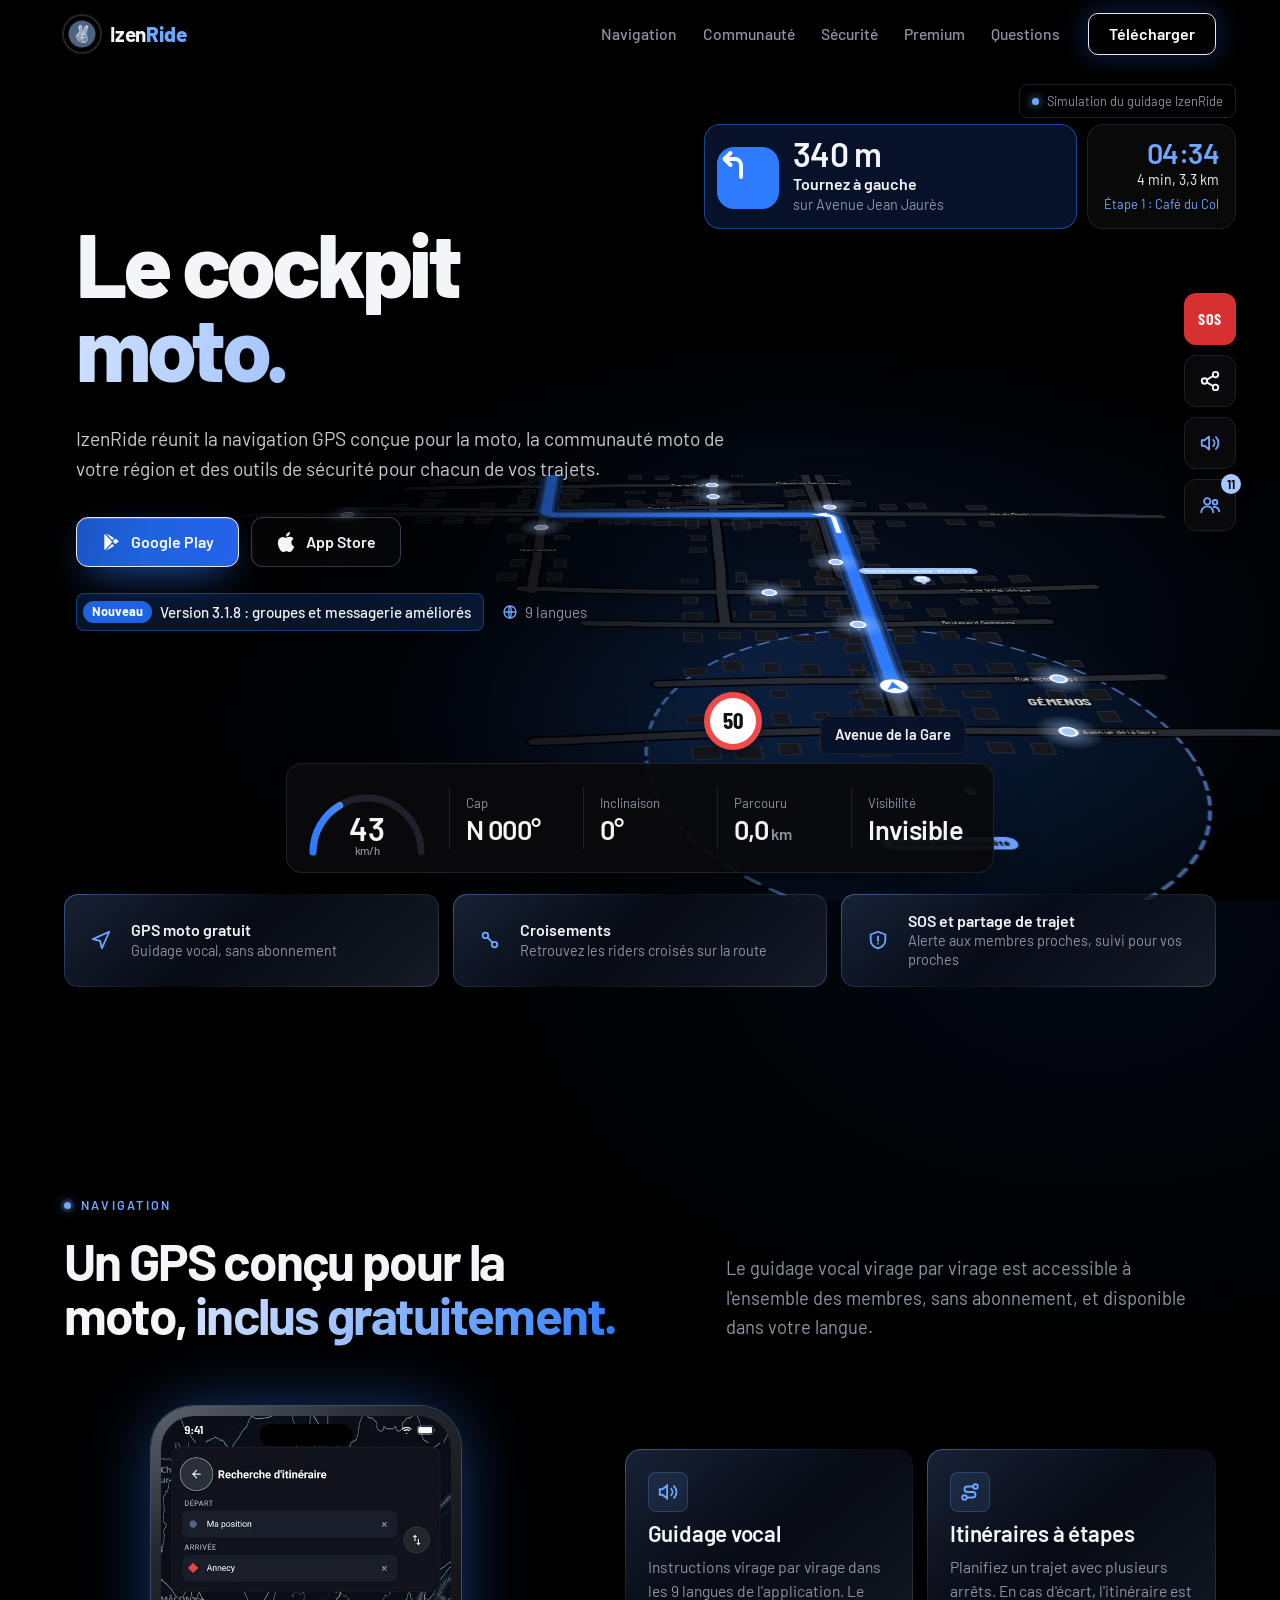
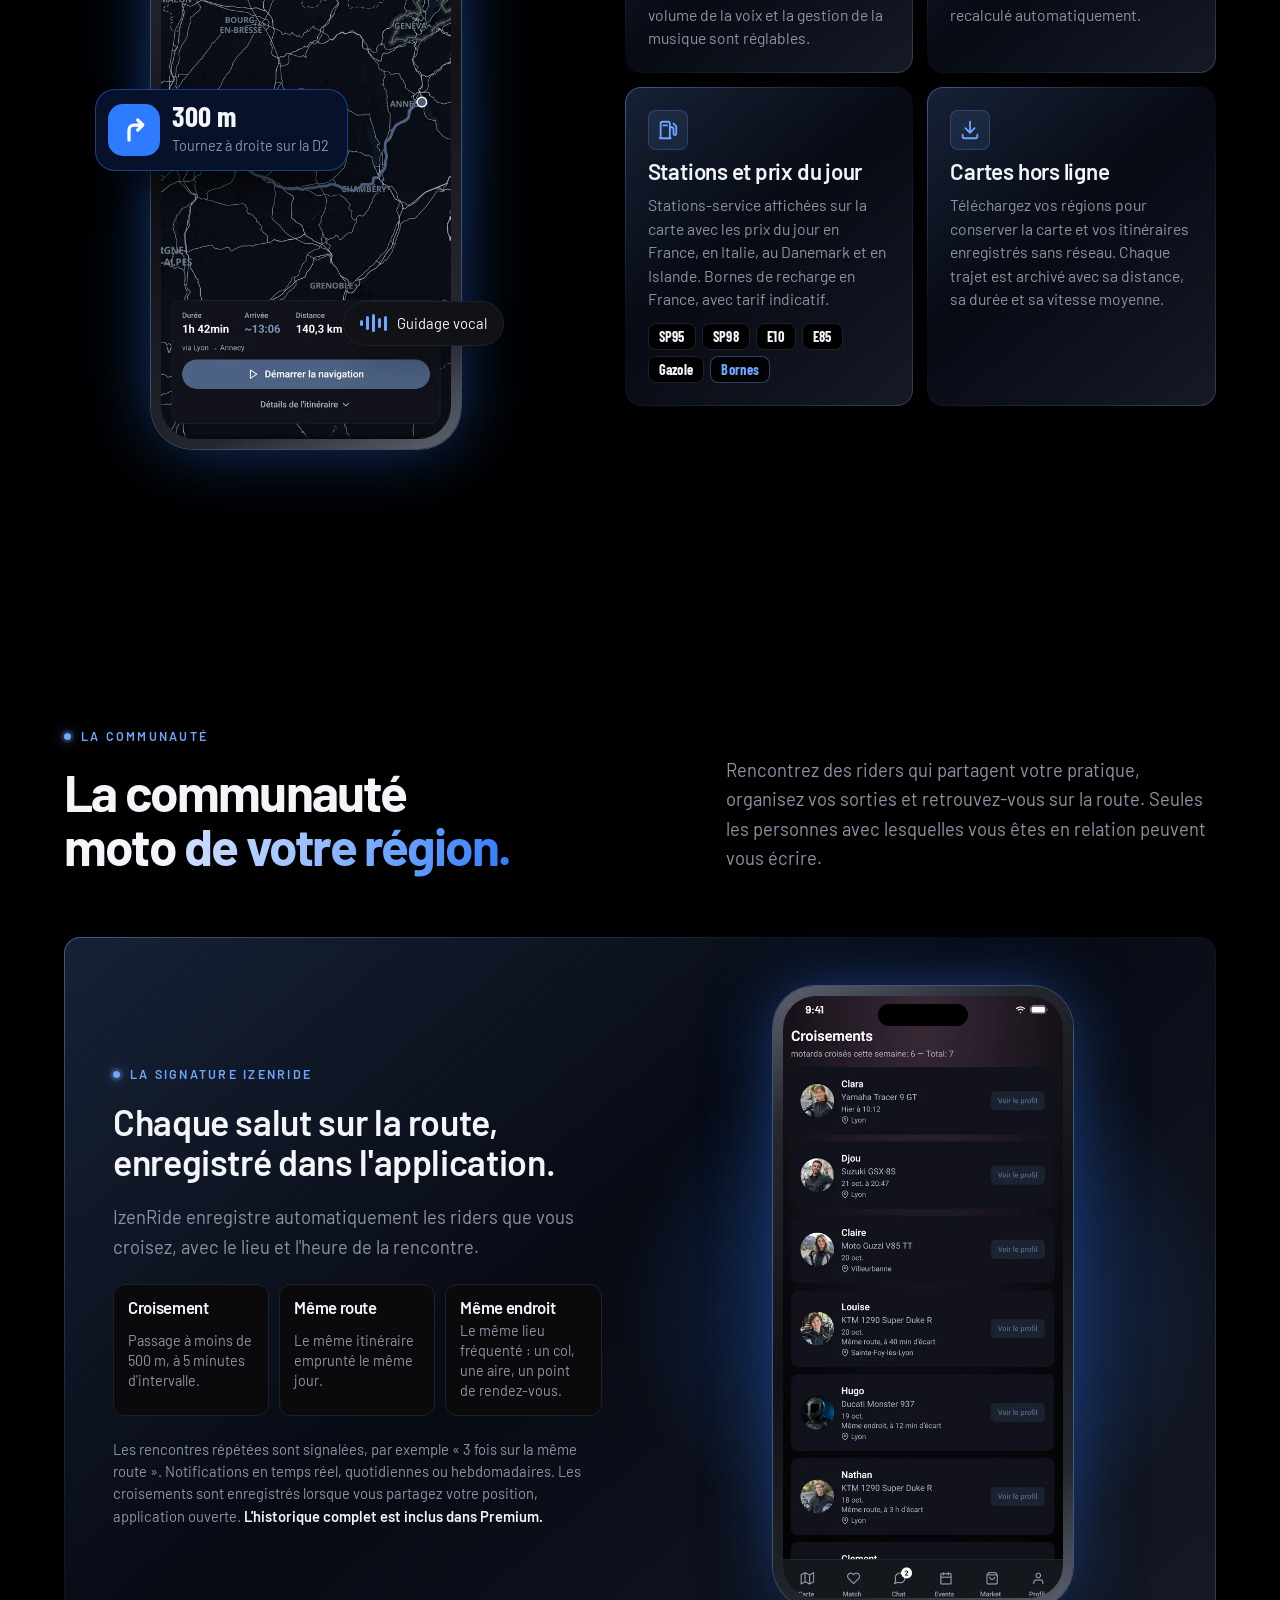
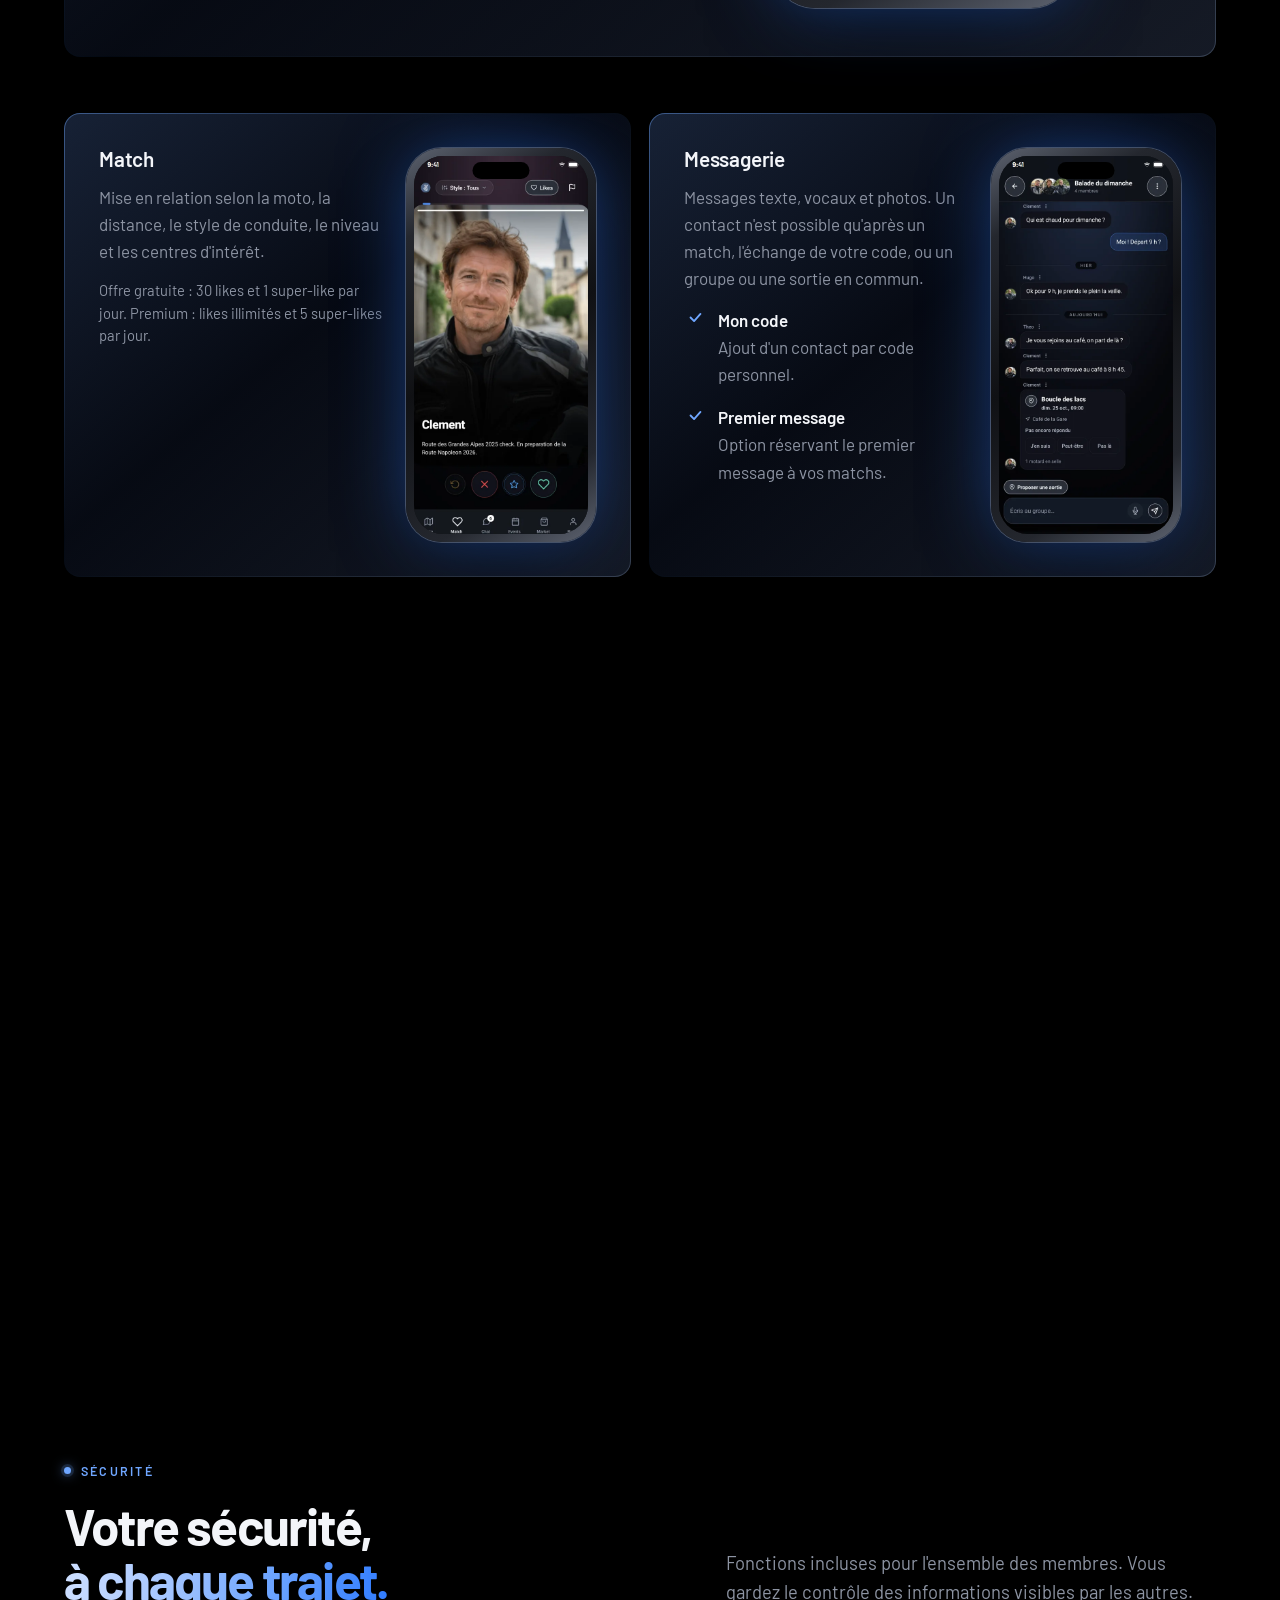
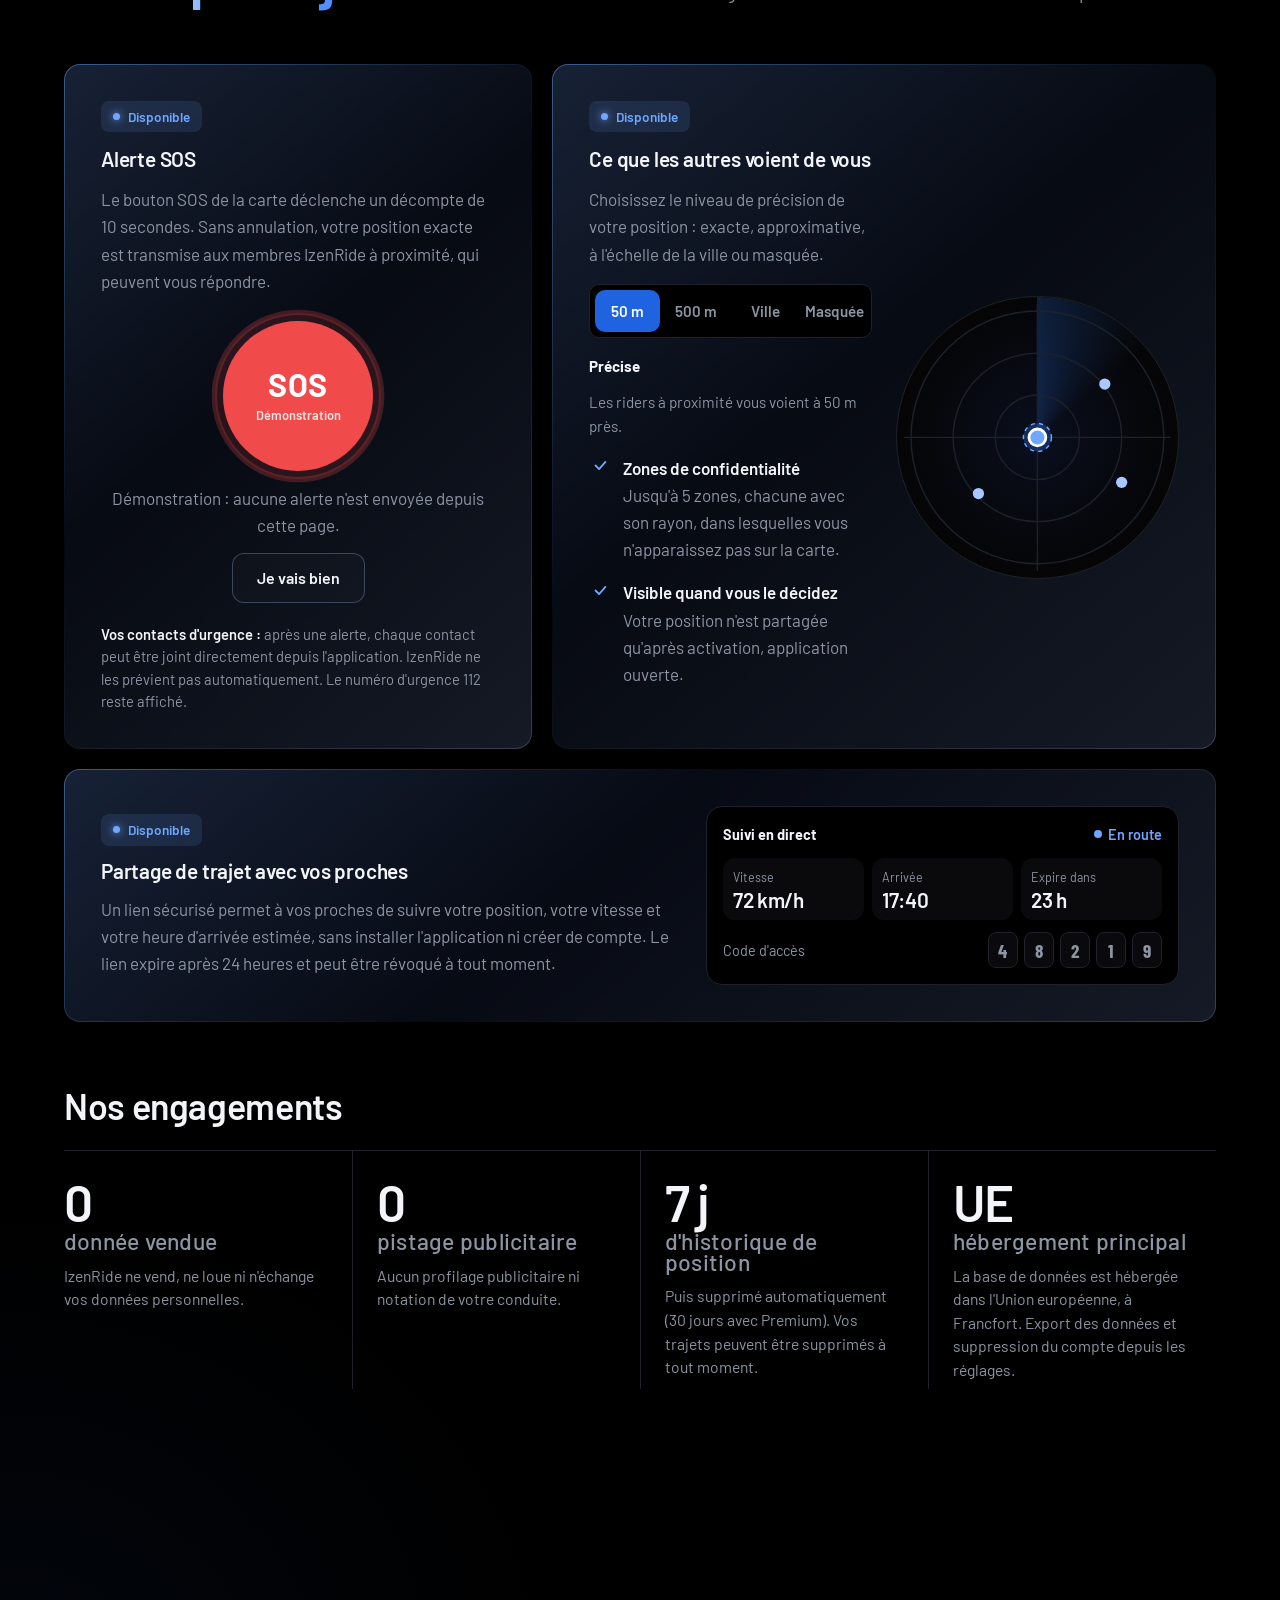
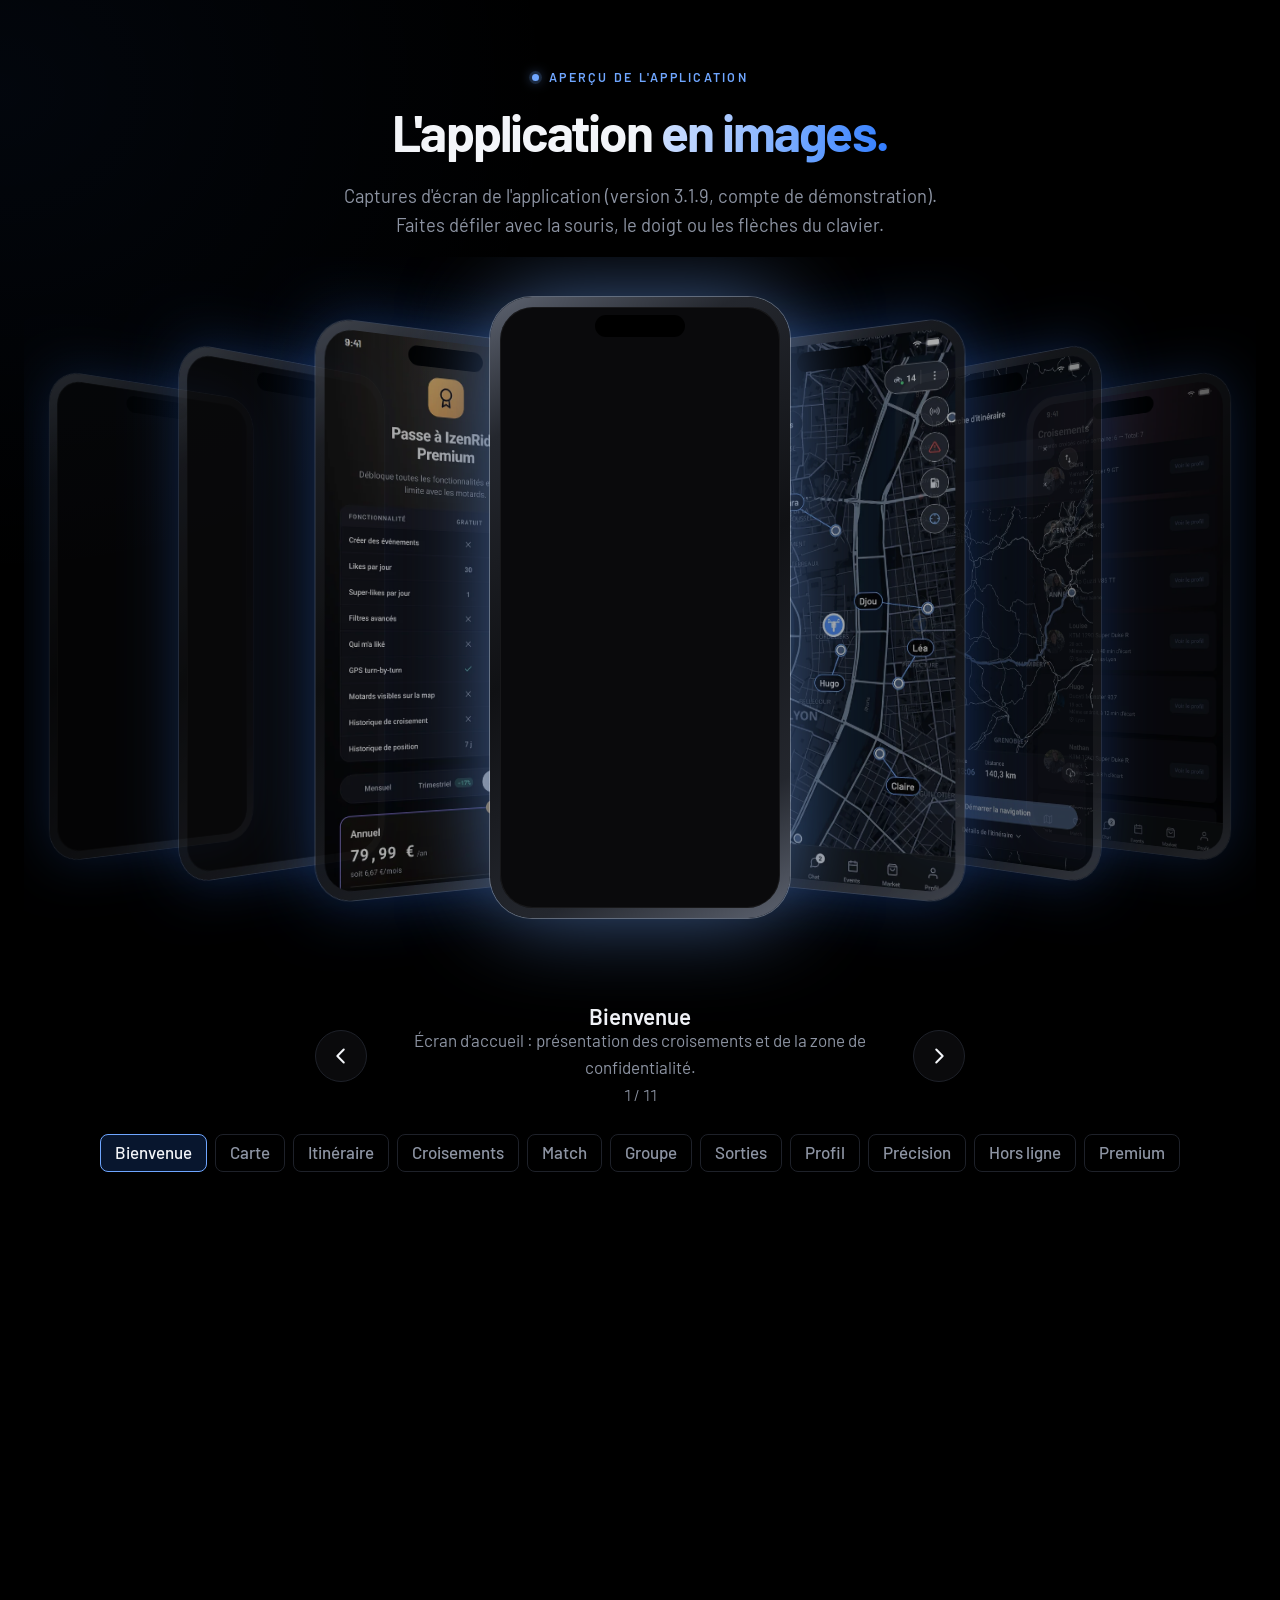
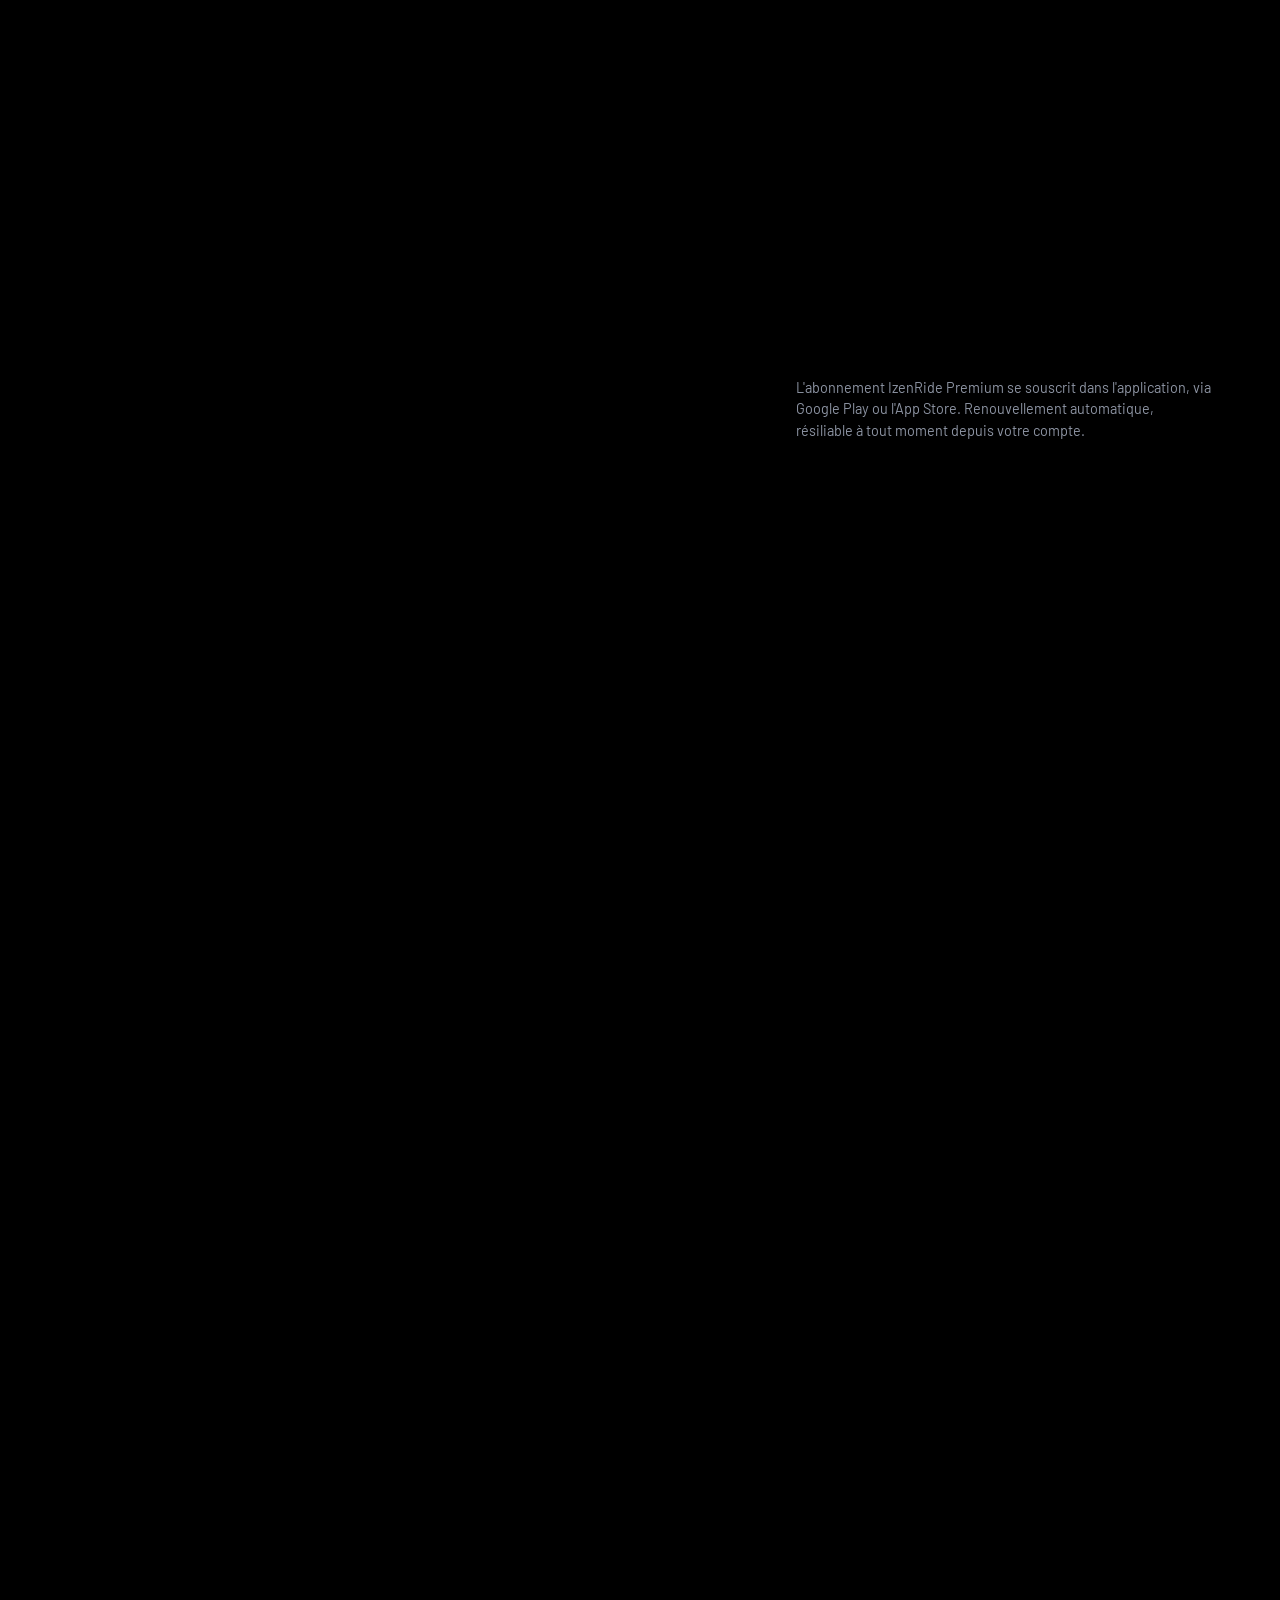
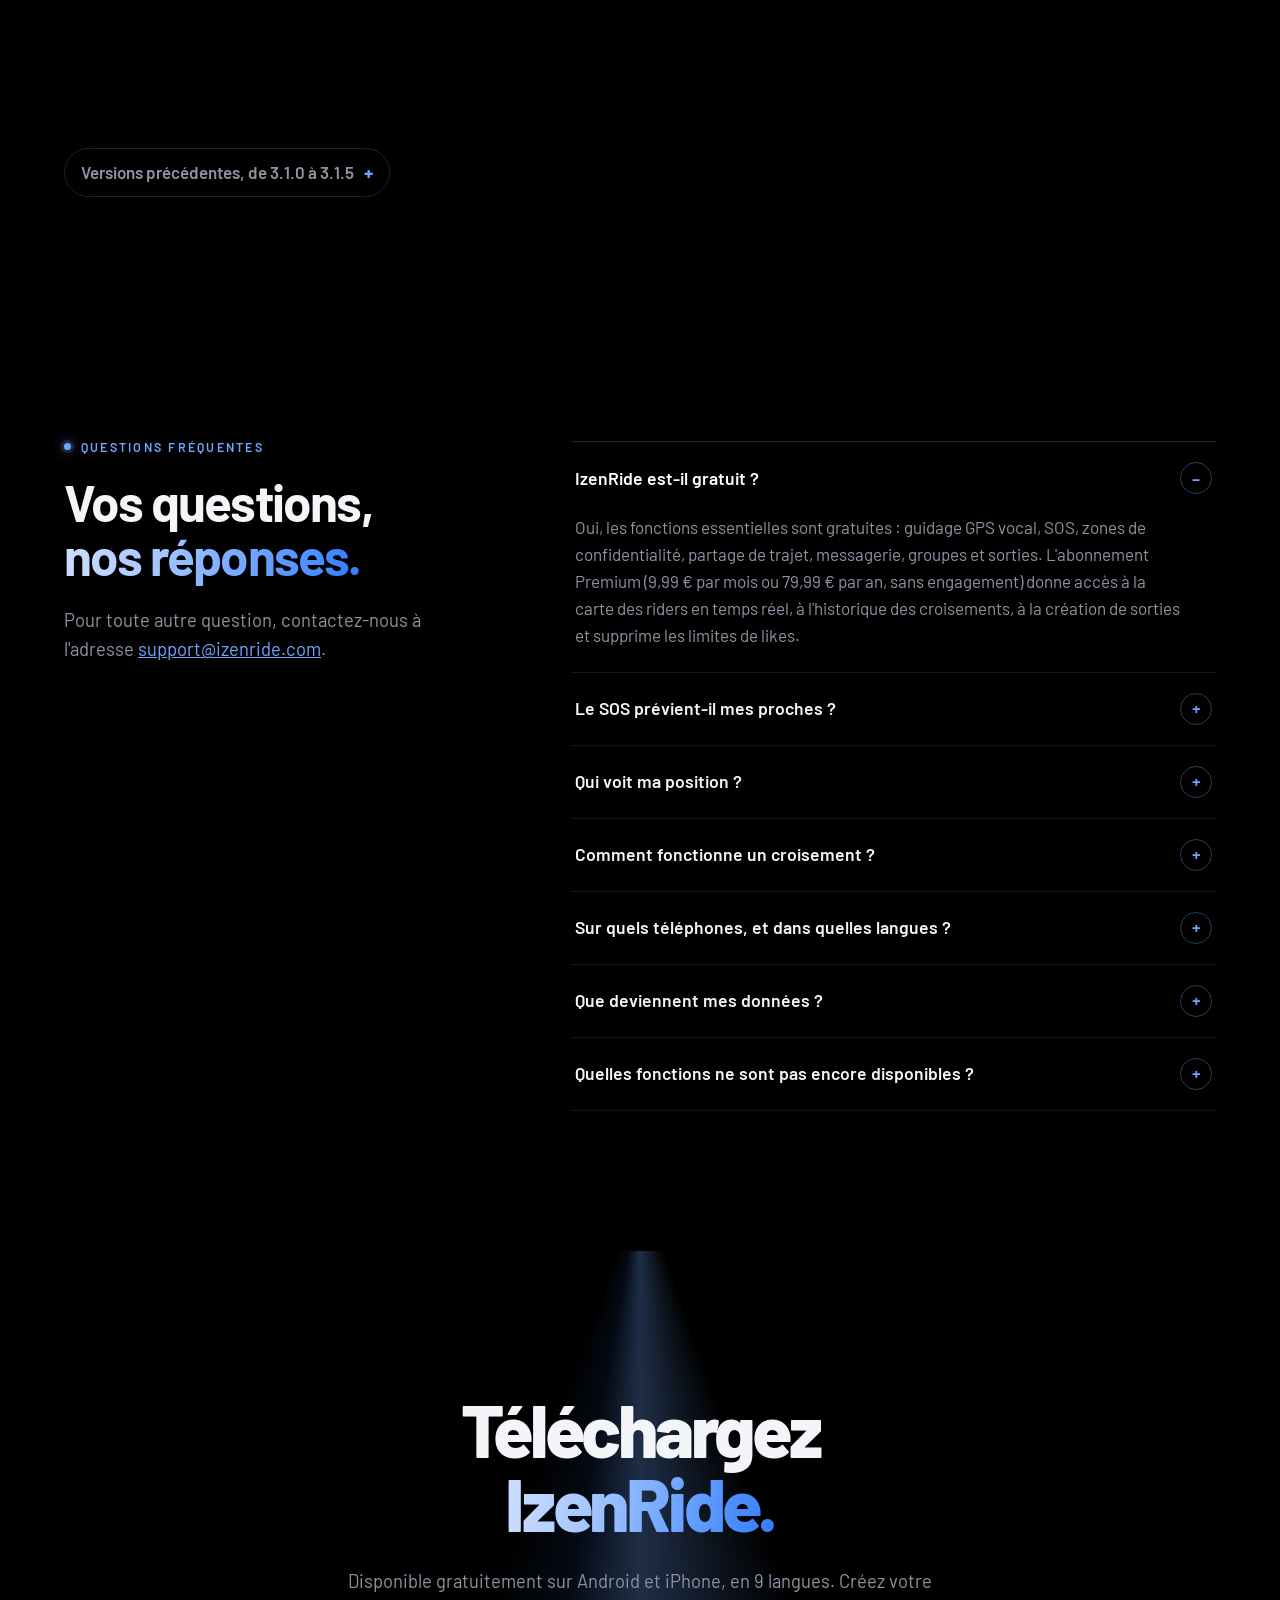
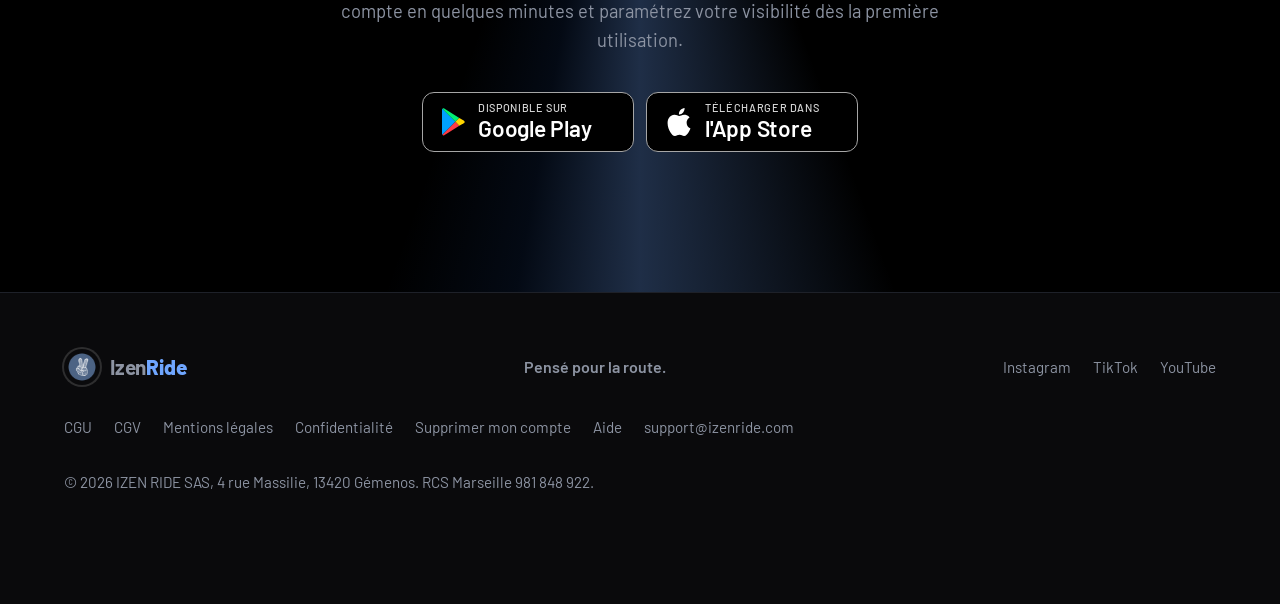
==== index.html @ 34dd2f21 "Design v2 (inspiré d'izeninfo.fr) : titres en dégradé bleu, cartes verre, particules, bandeau d'atou" ====
<!doctype html>
<html lang="fr">
<head>
<meta charset="utf-8">
<meta name="viewport" content="width=device-width, initial-scale=1, viewport-fit=cover">
<title>IzenRide : GPS moto, communauté et sécurité | Application gratuite</title>
<link rel="canonical" href="https://izenride.fr/">
<meta name="description" content="IzenRide, l'application de navigation et de communauté moto : GPS avec guidage vocal gratuit, croisements, messagerie, sorties et alerte SOS. Disponible sur Android et iPhone, en 9 langues.">
<meta name="theme-color" content="#000000">
<meta property="og:type" content="website">
<meta property="og:title" content="IzenRide, le cockpit moto">
<meta property="og:description" content="Pensé pour la route. Bâti pour ceux qui la connaissent.">
<meta property="og:url" content="https://izenride.fr/">
<meta property="og:site_name" content="IzenRide">
<meta property="og:locale" content="fr_FR">
<meta property="og:image" content="https://izenride.fr/assets/img/og-izenride.jpg">
<meta property="og:image:width" content="1200">
<meta property="og:image:height" content="630">
<meta property="og:image:alt" content="IzenRide, l'application GPS et communauté moto">
<meta name="twitter:card" content="summary_large_image">
<link rel="icon" href="/favicon.ico" sizes="any">
<link rel="icon" type="image/png" sizes="32x32" href="assets/img/favicon-32.png">
<link rel="apple-touch-icon" href="assets/img/apple-touch-icon.png">
<link rel="preload" href="assets/fonts/barlow-latin-800-normal.woff2" as="font" type="font/woff2" crossorigin>
<link rel="stylesheet" href="assets/css/fonts.css?v=20261020">
<link rel="stylesheet" href="assets/css/site.css?v=20261020">
<link rel="stylesheet" href="assets/css/v2.css?v=20261029">
<script type="application/ld+json">
{"@context":"https://schema.org","@graph":[
 {"@type":"Organization","@id":"https://izenride.fr/#org","name":"IZEN RIDE","url":"https://izenride.fr/","logo":"https://izenride.fr/assets/img/logo.png",
  "sameAs":["https://www.instagram.com/izenride/","https://www.tiktok.com/@IZENRIDE","https://www.youtube.com/@IZENRIDE"]},
 {"@type":"MobileApplication","name":"IzenRide","operatingSystem":"Android, iOS","applicationCategory":"TravelApplication","inLanguage":"fr",
  "description":"Application de navigation GPS et de communauté moto : guidage vocal gratuit, croisements, messagerie, sorties et alerte SOS.",
  "url":"https://izenride.fr/","image":"https://izenride.fr/assets/img/og-izenride.jpg","publisher":{"@id":"https://izenride.fr/#org"},
  "offers":{"@type":"Offer","price":"0","priceCurrency":"EUR"},
  "downloadUrl":["https://play.google.com/store/apps/details?id=com.izenride.app","https://apps.apple.com/fr/app/izenride/id6476877458"]}
]}
</script>
<script defer src="https://izeninfo.fr/stats/t.js" data-site="izenride"></script>
</head>
<body>
<div class="intro" id="intro" aria-hidden="true">
  <svg class="intro-road" viewBox="0 0 1200 700" preserveAspectRatio="xMidYMid slice">
    <defs><linearGradient id="introGrad" x1="0" x2="1"><stop offset="0" stop-color="#2F7BFF" stop-opacity=".2"/><stop offset=".55" stop-color="#2F7BFF"/><stop offset="1" stop-color="#A9C8FF"/></linearGradient></defs>
    <path class="halo" pathLength="1" d="M-60 610 C 180 600, 260 470, 420 455 S 640 520, 760 400 S 900 170, 1060 150 S 1220 120, 1270 95"/>
    <path class="line" pathLength="1" d="M-60 610 C 180 600, 260 470, 420 455 S 640 520, 760 400 S 900 170, 1060 150 S 1220 120, 1270 95"/>
  </svg>
  <span class="intro-dot" id="introDot"></span>
  <div class="intro-center">
    <div class="intro-mark"><img src="assets/img/logo.png" alt="" width="64" height="64"><span class="intro-word">Izen<b>Ride</b></span></div>
    <div class="intro-tag">Le cockpit moto</div>
  </div>
  <div class="intro-bar"></div>
  <button class="intro-skip" id="introSkip" type="button" tabindex="-1">Passer</button>
</div>
<script src="assets/js/intro.js?v=20261020"></script>
<a class="skip" href="#contenu">Aller au contenu</a>

<header class="top" id="top">
  <div class="wrap">
    <a class="brand" href="#accueil" aria-label="IzenRide, accueil"><img src="assets/img/logo.png" alt="" width="36" height="36"><span>Izen<b>Ride</b></span></a>
    <nav class="nav" aria-label="Navigation principale">
      <a href="#navigation">Navigation</a>
      <a href="#communaute">Communauté</a>
      <a href="#securite">Sécurité</a>
      <a href="#premium">Premium</a>
      <a href="#faq">Questions</a>
    </nav>
    <a class="btn btn-primary" href="#telecharger">Télécharger</a>
  </div>
  <div class="progress" id="progress"></div>
</header>

<main id="contenu">
  <!-- ===== Hero ===== -->
  <section class="hero" id="accueil" aria-labelledby="hero-title" data-step="Départ">
    <canvas id="road" aria-hidden="true"></canvas>
    <div class="hero-shade" aria-hidden="true"></div>
    <span class="sim-tag" aria-hidden="true">Simulation du guidage IzenRide</span>
    <div class="gps-ui" id="gpsUi" aria-label="Démonstration du GPS IzenRide">
      <div class="g-top">
        <div class="g-banner" aria-live="off">
          <span class="g-arrow"><svg viewBox="0 0 24 24" fill="none" stroke="#fff" stroke-width="2.6" stroke-linecap="round" stroke-linejoin="round" aria-hidden="true"><path id="gArrowPath" d="M12 20V5M6 11l6-6 6 6"/></svg><i id="gExit" hidden></i></span>
          <div><b class="tabnum" id="gDist">300 m</b><span id="gText">Continuez</span><small id="gStreet">sur Avenue de la Gare</small></div>
        </div>
        <div class="g-eta"><b class="tabnum" id="gEtaTime">--:--</b><span><span id="gEtaMin">12 min</span>, <span id="gEtaKm">3,4 km</span></span><small id="gDest">Étape 1 : Café du Col</small></div>
      </div>
      <div class="g-voice" id="gVoice" aria-hidden="true"></div>
      <div class="g-side">
        <button class="g-btn sos" type="button" id="gSos" aria-label="SOS">SOS<span class="g-tip">Alerte SOS</span></button>
        <button class="g-btn" type="button" id="gShare" aria-label="Partager mon trajet"><svg viewBox="0 0 24 24" fill="none" stroke="currentColor" stroke-width="2" stroke-linecap="round" stroke-linejoin="round" aria-hidden="true"><circle cx="18" cy="5" r="3"/><circle cx="6" cy="12" r="3"/><circle cx="18" cy="19" r="3"/><path d="m8.6 13.5 6.8 4M15.4 6.5l-6.8 4"/></svg><span class="g-tip">Partager mon trajet</span></button>
        <button class="g-btn" type="button" id="gVoiceBtn" aria-label="Guidage vocal" aria-pressed="true"><svg viewBox="0 0 24 24" fill="none" stroke="currentColor" stroke-width="2" stroke-linecap="round" stroke-linejoin="round" aria-hidden="true"><path id="gVoiceIco" d="M11 5 6 9H3v6h3l5 4V5ZM15.5 8.5a5 5 0 0 1 0 7M18.5 5.5a9 9 0 0 1 0 13"/></svg><span class="g-tip">Guidage vocal</span></button>
        <button class="g-btn" type="button" id="gLayers" aria-label="Riders à proximité" aria-pressed="true"><svg viewBox="0 0 24 24" fill="none" stroke="currentColor" stroke-width="2" stroke-linecap="round" aria-hidden="true"><circle cx="9" cy="8" r="3.5"/><path d="M2.5 20a6.5 6.5 0 0 1 13 0"/><circle cx="17.5" cy="9" r="2.5"/><path d="M16 14.2a5 5 0 0 1 6 4.8"/></svg><em id="gRiders">0</em><span class="g-tip">Riders à proximité (Premium)</span></button>
      </div>
      <div class="g-limit tabnum" id="gLimit" aria-label="Limitation de vitesse">50</div>
      <div class="g-toast" id="gToast" role="status"></div>
    </div>
    <div class="g-cur" id="gCur" aria-hidden="true">Avenue de la Gare</div>
    <div class="nav-toast" id="navToast" aria-hidden="true"><img src="assets/img/logo.png" alt=""><div><b>Croisement</b><span></span></div></div>
    <div class="wrap hero-main">
      <div>
        <h1 id="hero-title">Le cockpit <span class="l2">moto.</span></h1>
        <p class="lede">IzenRide réunit la navigation GPS conçue pour la moto, la communauté moto de votre région et des outils de sécurité pour chacun de vos trajets.</p>
        <div class="ctas">
          <a class="btn btn-primary" href="https://play.google.com/store/apps/details?id=com.izenride.app" rel="noopener">
            <svg viewBox="0 0 24 24" fill="currentColor" aria-hidden="true"><path d="M4.6 2.3 13.4 12l-8.8 9.7c-.4-.2-.6-.7-.6-1.2V3.5c0-.5.2-1 .6-1.2Zm10 8.4 2.4-2.6 3.3 1.9c1 .6 1 1.8 0 2.4l-3.3 1.9-2.4-2.6-.6-.7.6-.3ZM5.9 1.6l9.8 5.6-2.3 2.6-7.5-8.2Zm7.5 12.6 2.3 2.6-9.8 5.6 7.5-8.2Z"/></svg>
            Google Play
          </a>
          <a class="btn btn-ghost" href="https://apps.apple.com/fr/app/izenride/id6476877458" rel="noopener">
            <svg viewBox="0 0 24 24" fill="currentColor" aria-hidden="true"><path d="M12.152 6.896c-.948 0-2.415-1.078-3.96-1.04-2.04.027-3.91 1.183-4.961 3.014-2.117 3.675-.546 9.103 1.519 12.09 1.013 1.454 2.208 3.09 3.792 3.039 1.52-.065 2.09-.987 3.935-.987 1.831 0 2.35.987 3.96.948 1.637-.026 2.676-1.48 3.676-2.948 1.156-1.688 1.636-3.325 1.662-3.415-.039-.013-3.182-1.221-3.22-4.857-.026-3.04 2.48-4.494 2.597-4.559-1.429-2.09-3.623-2.324-4.39-2.376-2-.156-3.675 1.09-4.61 1.09zM15.53 3.83c.843-1.012 1.4-2.427 1.245-3.83-1.207.052-2.662.805-3.532 1.818-.78.896-1.454 2.338-1.273 3.714 1.338.104 2.715-.688 3.559-1.701"/></svg>
            App Store
          </a>
        </div>
        <div class="hero-meta">
          <a class="badge-new" href="#nouveautes"><b>Nouveau</b>Version 3.1.8 : groupes et messagerie améliorés</a>
          <span><svg viewBox="0 0 24 24" fill="none" stroke="currentColor" stroke-width="2" aria-hidden="true"><circle cx="12" cy="12" r="9"/><path d="M3 12h18M12 3c2.5 2.7 2.5 15.3 0 18M12 3c-2.5 2.7-2.5 15.3 0 18"/></svg>9 langues</span>
        </div>
      </div>
    </div>

    <div class="wrap">
      <div class="cluster" aria-label="Tableau de bord de la simulation de navigation">
        <div class="gauge" aria-hidden="true">
          <svg viewBox="0 0 132 84">
            <path d="M12 76 A54 54 0 1 1 120 76" fill="none" stroke="var(--line)" stroke-width="7" stroke-linecap="round"/>
            <path id="gaugeArc" d="M12 76 A54 54 0 1 1 120 76" fill="none" stroke="url(#gg)" stroke-width="7" stroke-linecap="round" pathLength="100" stroke-dasharray="100" stroke-dashoffset="100"/>
            <defs><linearGradient id="gg" x1="0" x2="1"><stop offset="0" stop-color="#2F7BFF"/><stop offset=".7" stop-color="#6FA6FF"/><stop offset="1" stop-color="#6FA6FF"/></linearGradient></defs>
          </svg>
          <div class="spd tabnum"><span id="spd">0</span><small>km/h</small></div>
        </div>
        <div class="readout"><span>Cap</span><b class="tabnum" id="cap">N 002°</b></div>
        <div class="readout"><span>Inclinaison</span><b class="tabnum" id="lean">0°</b></div>
        <div class="readout"><span>Parcouru</span><b class="tabnum" id="km">0,0<i>km</i></b></div>
        <div class="readout"><span>Visibilité</span><b id="visV">Invisible</b></div>
      </div>
    </div>
  </section>

  <div class="wrap proof">
    <div class="proof-item"><svg viewBox="0 0 24 24" fill="none" stroke="currentColor" stroke-width="2" stroke-linejoin="round" aria-hidden="true"><path d="m3 11 18-8-8 18-2-8-8-2Z"/></svg><div><b>GPS moto gratuit</b><span>Guidage vocal, sans abonnement</span></div></div>
    <div class="proof-item"><svg viewBox="0 0 24 24" fill="none" stroke="currentColor" stroke-width="2" stroke-linecap="round" aria-hidden="true"><circle cx="7" cy="7" r="3"/><circle cx="17" cy="17" r="3"/><path d="M9.5 9.5l5 5"/></svg><div><b>Croisements</b><span>Retrouvez les riders croisés sur la route</span></div></div>
    <div class="proof-item"><svg viewBox="0 0 24 24" fill="none" stroke="currentColor" stroke-width="2" stroke-linejoin="round" aria-hidden="true"><path d="M12 3 4 6v6c0 4.5 3.4 8.3 8 9 4.6-.7 8-4.5 8-9V6l-8-3Z"/><path d="M12 8v5M12 16h.01" stroke-linecap="round"/></svg><div><b>SOS et partage de trajet</b><span>Alerte aux membres proches, suivi pour vos proches</span></div></div>
  </div>

  <!-- ===== Navigation ===== -->
  <section class="band" id="navigation" aria-labelledby="nav-title" data-step="Navigation">
    <div class="wrap">
      <div class="sec-lead">
        <div class="head">
          <span class="kicker"><svg viewBox="0 0 24 24" fill="none" stroke="currentColor" stroke-width="2" stroke-linejoin="round" aria-hidden="true"><path d="m3 11 18-8-8 18-2-8-8-2Z"/></svg>Navigation</span>
          <h2 id="nav-title">Un GPS conçu pour la moto, <span class="hl">inclus gratuitement.</span></h2>
        </div>
        <p class="lede">Le guidage vocal virage par virage est accessible à l'ensemble des membres, sans abonnement, et disponible dans votre langue.</p>
      </div>

      <div class="nav-stage">
        <div class="nav-phone">
          <div class="phone"><img src="assets/screens/v319-itineraire.webp" alt="Écran Recherche d'itinéraire : départ, arrivée et étapes" width="540" height="1104"></div>
          <div class="turn-card" aria-hidden="true">
            <span class="arrow"><svg viewBox="0 0 24 24" fill="none" stroke="#fff" stroke-width="2.6" stroke-linecap="round" stroke-linejoin="round"><path d="M8 20V12a4 4 0 0 1 4-4h7M15 4l4 4-4 4"/></svg></span>
            <div><b>300 m</b><span>Tournez à droite sur la D2</span></div>
          </div>
          <div class="voice" aria-hidden="true"><span class="wave"><i></i><i></i><i></i><i></i><i></i></span>Guidage vocal</div>
        </div>

        <div class="feat-grid">
          <article class="feat">
            <span class="fi"><svg viewBox="0 0 24 24" fill="none" stroke="currentColor" stroke-width="2" stroke-linecap="round" aria-hidden="true"><path d="M11 5 6 9H3v6h3l5 4V5Z"/><path d="M15.5 8.5a5 5 0 0 1 0 7M18.5 5.5a9 9 0 0 1 0 13"/></svg></span>
            <h3>Guidage vocal</h3>
            <p>Instructions virage par virage dans les 9 langues de l'application. Le volume de la voix et la gestion de la musique sont réglables.</p>
          </article>
          <article class="feat">
            <span class="fi"><svg viewBox="0 0 24 24" fill="none" stroke="currentColor" stroke-width="2" stroke-linecap="round" aria-hidden="true"><circle cx="6" cy="18" r="2.5"/><circle cx="18" cy="6" r="2.5"/><path d="M8.5 18H15a3 3 0 0 0 0-6H9a3 3 0 0 1 0-6h6.5"/></svg></span>
            <h3>Itinéraires à étapes</h3>
            <p>Planifiez un trajet avec plusieurs arrêts. En cas d'écart, l'itinéraire est recalculé automatiquement.</p>
          </article>
          <article class="feat">
            <span class="fi"><svg viewBox="0 0 24 24" fill="none" stroke="currentColor" stroke-width="2" stroke-linecap="round" stroke-linejoin="round" aria-hidden="true"><path d="M4 21V5a2 2 0 0 1 2-2h6a2 2 0 0 1 2 2v16M3 21h12M14 9h2a2 2 0 0 1 2 2v5a1.5 1.5 0 0 0 3 0V8l-3-3"/><path d="M7 7h4"/></svg></span>
            <h3>Stations et prix du jour</h3>
            <p>Stations-service affichées sur la carte avec les prix du jour en France, en Italie, au Danemark et en Islande. Bornes de recharge en France, avec tarif indicatif.</p>
            <div class="pumps" aria-label="Carburants affichés"><span class="pump">SP95</span><span class="pump">SP98</span><span class="pump">E10</span><span class="pump">E85</span><span class="pump">Gazole</span><span class="pump e">Bornes</span></div>
          </article>
          <article class="feat">
            <span class="fi"><svg viewBox="0 0 24 24" fill="none" stroke="currentColor" stroke-width="2" stroke-linecap="round" stroke-linejoin="round" aria-hidden="true"><path d="M12 3v12M7 10l5 5 5-5"/><path d="M4 17v2a2 2 0 0 0 2 2h12a2 2 0 0 0 2-2v-2"/></svg></span>
            <h3>Cartes hors ligne</h3>
            <p>Téléchargez vos régions pour conserver la carte et vos itinéraires enregistrés sans réseau. Chaque trajet est archivé avec sa distance, sa durée et sa vitesse moyenne.</p>
          </article>
        </div>
      </div>
    </div>
  </section>

  <!-- ===== Communauté ===== -->
  <section class="band screens-sec" id="communaute" aria-labelledby="com-title" data-step="Communauté">
    <div class="wrap">
      <div class="sec-lead">
        <div class="head">
          <span class="kicker"><svg viewBox="0 0 24 24" fill="none" stroke="currentColor" stroke-width="2" stroke-linecap="round" aria-hidden="true"><circle cx="9" cy="8" r="3.5"/><path d="M2.5 20a6.5 6.5 0 0 1 13 0"/><circle cx="17.5" cy="9" r="2.5"/><path d="M16 14.2a5 5 0 0 1 6 4.8"/></svg>La communauté</span>
          <h2 id="com-title">La communauté moto <span class="hl">de votre région.</span></h2>
        </div>
        <p class="lede">Rencontrez des riders qui partagent votre pratique, organisez vos sorties et retrouvez-vous sur la route. Seules les personnes avec lesquelles vous êtes en relation peuvent vous écrire.</p>
      </div>

      <div class="split xblock" id="croisement">
      <div class="head">
        <span class="kicker"><svg viewBox="0 0 24 24" fill="none" stroke="currentColor" stroke-width="2" stroke-linecap="round" aria-hidden="true"><path d="M4 20 20 4M4 4l16 16"/></svg>La signature IzenRide</span>
        <h3 class="sub-h" id="croisement-title">Chaque salut sur la route, enregistré dans l'application.</h3>
        <p class="lede">IzenRide enregistre automatiquement les riders que vous croisez, avec le lieu et l'heure de la rencontre.</p>
        <div class="xtypes">
          <div class="xtype"><b>Croisement</b><span>Passage à moins de 500 m, à 5 minutes d'intervalle.</span></div>
          <div class="xtype"><b>Même route</b><span>Le même itinéraire emprunté le même jour.</span></div>
          <div class="xtype"><b>Même endroit</b><span>Le même lieu fréquenté : un col, une aire, un point de rendez-vous.</span></div>
        </div>
        <p class="fine">Les rencontres répétées sont signalées, par exemple « 3 fois sur la même route ». Notifications en temps réel, quotidiennes ou hebdomadaires. Les croisements sont enregistrés lorsque vous partagez votre position, application ouverte. <b>L'historique complet est inclus dans Premium.</b></p>
      </div>
      <div class="cross-wrap cross-phone-wrap">
        <div class="phone"><img src="assets/screens/v319-croisements.webp" alt="Écran Croisements : riders croisés, même route ou même endroit, avec leur moto (photos d'illustration)" width="540" height="1104"></div>
      </div>
      </div>

      <div class="bento">
        <article class="tile t-match" aria-labelledby="t-match">
          <div class="tile-shot">
            <div style="display:grid;gap:14px;align-content:start">
              <h3 id="t-match">Match</h3>
              <p class="tile-p">Mise en relation selon la moto, la distance, le style de conduite, le niveau et les centres d'intérêt.</p>
              <p class="fine">Offre gratuite : 30 likes et 1 super-like par jour. Premium : likes illimités et 5 super-likes par jour.</p>
            </div>
            <div class="phone sm"><img src="assets/screens/v319-match.webp" alt="Écran Match : profil d'un rider et actions (photo d'illustration)" width="540" height="1104"></div>
          </div>
        </article>

        <article class="tile t-chat" aria-labelledby="t-chat">
          <div class="tile-shot">
            <div style="display:grid;gap:14px;align-content:start">
              <h3 id="t-chat">Messagerie</h3>
              <p class="tile-p">Messages texte, vocaux et photos. Un contact n'est possible qu'après un match, l'échange de votre code, ou un groupe ou une sortie en commun.</p>
              <ul class="checks">
                <li><span class="ic"><svg viewBox="0 0 24 24" fill="none" stroke="currentColor" stroke-width="2.6" stroke-linecap="round" stroke-linejoin="round" aria-hidden="true"><path d="m5 12 5 5 9-10"/></svg></span><div><b>Mon code</b><span>Ajout d'un contact par code personnel.</span></div></li>
                <li><span class="ic"><svg viewBox="0 0 24 24" fill="none" stroke="currentColor" stroke-width="2.6" stroke-linecap="round" stroke-linejoin="round" aria-hidden="true"><path d="m5 12 5 5 9-10"/></svg></span><div><b>Premier message</b><span>Option réservant le premier message à vos matchs.</span></div></li>
              </ul>
            </div>
            <div class="phone sm"><img src="assets/screens/v319-groupe.webp" alt="Écran de discussion de groupe avec une sortie proposée (photos d'illustration)" width="540" height="1104"></div>
          </div>
        </article>

        <article class="tile t-events" aria-labelledby="t-events">
          <div class="ev-layout">
            <div style="display:grid;gap:14px">
              <h3 id="t-events">Sorties</h3>
              <p style="color:var(--mute)">Balades, rassemblements et track days à proximité. Inscription, discussion dédiée et album photo partagé pour chaque sortie.</p>
              <ul class="checks">
                <li><span class="ic"><svg viewBox="0 0 24 24" fill="none" stroke="currentColor" stroke-width="2.6" stroke-linecap="round" stroke-linejoin="round" aria-hidden="true"><path d="m5 12 5 5 9-10"/></svg></span><div><b>Inviter mes contacts</b><span>Les personnes qui organisent ou rejoignent la sortie peuvent inviter leurs contacts.</span></div></li>
                <li><span class="ic"><svg viewBox="0 0 24 24" fill="none" stroke="currentColor" stroke-width="2.6" stroke-linecap="round" stroke-linejoin="round" aria-hidden="true"><path d="m5 12 5 5 9-10"/></svg></span><div><b>« Y aller »</b><span>Le lieu de rendez-vous s'ouvre sur la carte et lance le guidage.</span></div></li>
              </ul>
              <span class="tag">Création de sorties : Premium</span>
            </div>
            <div class="phone sm"><img src="assets/screens/v319-agenda.webp" alt="Écran Agenda : sorties et rassemblements à venir" width="540" height="1104"></div>
          </div>
        </article>

        <article class="tile t-groups" aria-labelledby="t-groups">
          <span class="tag" style="color:var(--glow);background:color-mix(in srgb,var(--signal) 16%,transparent)">Nouveau en 3.1.8</span>
          <h3 id="t-groups">Groupes</h3>
          <p>Un espace dédié à votre club ou à votre groupe de riders. Les invitations sont envoyées à vos contacts, qui rejoignent le groupe après acceptation. L'administration du groupe est toujours assurée.</p>
          <div class="invite" aria-hidden="true">
            <div class="link"><svg viewBox="0 0 24 24" fill="none" stroke="currentColor" stroke-width="2" stroke-linecap="round"><path d="M10 14a4 4 0 0 0 5.7 0l3-3a4 4 0 0 0-5.7-5.7l-1 1"/><path d="M14 10a4 4 0 0 0-5.7 0l-3 3a4 4 0 0 0 5.7 5.7l1-1"/></svg><span>Lien d'invitation au groupe</span></div>
            <div class="opts"><span>Permanent</span><span class="on">10 utilisations</span><span>7 jours</span></div>
          </div>
          <ul class="checks">
            <li><span class="ic"><svg viewBox="0 0 24 24" fill="none" stroke="currentColor" stroke-width="2.6" stroke-linecap="round" stroke-linejoin="round" aria-hidden="true"><path d="m5 12 5 5 9-10"/></svg></span><div><b>Lien désactivable</b><span>La personne qui administre le groupe peut désactiver un lien d'invitation à tout moment.</span></div></li>
            <li><span class="ic"><svg viewBox="0 0 24 24" fill="none" stroke="currentColor" stroke-width="2.6" stroke-linecap="round" stroke-linejoin="round" aria-hidden="true"><path d="m5 12 5 5 9-10"/></svg></span><div><b>Pastilles de non lus</b><span>Par groupe et sur l'onglet Chat, avec nom et photo synchronisés en temps réel.</span></div></li>
          </ul>
        </article>
      </div>
    </div>
  </section>

  <!-- ===== Sécurité ===== -->
  <section class="band safety" id="securite" aria-labelledby="securite-title" data-step="Sécurité">
    <div class="wrap">
      <div class="sec-lead">
        <div class="head">
          <span class="kicker"><svg viewBox="0 0 24 24" fill="none" stroke="currentColor" stroke-width="2" stroke-linejoin="round" aria-hidden="true"><path d="M12 3 4 6v6c0 4.5 3.4 8.3 8 9 4.6-.7 8-4.5 8-9V6l-8-3Z"/></svg>Sécurité</span>
          <h2 id="securite-title">Votre sécurité, <span class="hl">à chaque trajet.</span></h2>
        </div>
        <p class="lede">Fonctions incluses pour l'ensemble des membres. Vous gardez le contrôle des informations visibles par les autres.</p>
      </div>

      <div class="safety-grid">
        <article class="panel p-sos" aria-labelledby="sos-title">
          <span class="status live">Disponible</span>
          <h3 id="sos-title">Alerte SOS</h3>
          <p>Le bouton SOS de la carte déclenche un décompte de 10 secondes. Sans annulation, votre position exacte est transmise aux membres IzenRide à proximité, qui peuvent vous répondre.</p>
          <div class="sos-demo">
            <button class="sos-btn" id="sosBtn" type="button" aria-describedby="sosMsg">
              <svg class="ring" viewBox="0 0 100 100" aria-hidden="true"><circle cx="50" cy="50" r="47" fill="none" stroke="rgba(240,74,74,.25)" stroke-width="3"/><circle id="sosRing" cx="50" cy="50" r="47" fill="none" stroke="#fff" stroke-width="3" stroke-linecap="round" pathLength="100" stroke-dasharray="100" stroke-dashoffset="100"/></svg>
              <span><span class="lbl tabnum" id="sosLbl">SOS</span><span class="sub" id="sosSub">Démonstration</span></span>
            </button>
            <p class="sos-msg" id="sosMsg" aria-live="polite">Démonstration : aucune alerte n'est envoyée depuis cette page.</p>
            <button class="btn btn-ghost sos-cancel" id="sosCancel" type="button" hidden>Je vais bien</button>
          </div>
          <p class="fine"><b>Vos contacts d'urgence :</b> après une alerte, chaque contact peut être joint directement depuis l'application. IzenRide ne les prévient pas automatiquement. Le numéro d'urgence 112 reste affiché.</p>
        </article>

        <article class="panel p-vis" aria-labelledby="prec-title">
          <span class="status live">Disponible</span>
          <h3 id="prec-title">Ce que les autres voient de vous</h3>
          <div class="prec-layout">
            <div style="display:grid;gap:16px">
              <p style="color:var(--mute)">Choisissez le niveau de précision de votre position : exacte, approximative, à l'échelle de la ville ou masquée.</p>
              <div class="seg" role="group" aria-label="Précision de la position">
                <button type="button" data-r="10" data-t="Précise" data-d="Les riders à proximité vous voient à 50 m près." aria-pressed="true">50 m</button>
                <button type="button" data-r="36" data-t="Approximative" data-d="Votre point est flouté dans un rayon de 500 m." aria-pressed="false">500 m</button>
                <button type="button" data-r="80" data-t="Ville" data-d="Seule votre ville apparaît, à 5 km près." aria-pressed="false">Ville</button>
                <button type="button" data-r="0" data-t="Masquée" data-d="Vous n'apparaissez pas sur la carte." aria-pressed="false">Masquée</button>
              </div>
              <div class="prec-out" aria-live="polite"><b id="precT">Précise</b><span id="precD">Les riders à proximité vous voient à 50 m près.</span></div>
              <ul class="checks">
                <li><span class="ic"><svg viewBox="0 0 24 24" fill="none" stroke="currentColor" stroke-width="2.6" stroke-linecap="round" stroke-linejoin="round" aria-hidden="true"><path d="m5 12 5 5 9-10"/></svg></span><div><b>Zones de confidentialité</b><span>Jusqu'à 5 zones, chacune avec son rayon, dans lesquelles vous n'apparaissez pas sur la carte.</span></div></li>
                <li><span class="ic"><svg viewBox="0 0 24 24" fill="none" stroke="currentColor" stroke-width="2.6" stroke-linecap="round" stroke-linejoin="round" aria-hidden="true"><path d="m5 12 5 5 9-10"/></svg></span><div><b>Visible quand vous le décidez</b><span>Votre position n'est partagée qu'après activation, application ouverte.</span></div></li>
              </ul>
            </div>
            <div class="radar" aria-hidden="true">
              <div class="sweep"></div>
              <svg viewBox="0 0 200 200">
                <g fill="none" stroke="#1E2129"><circle cx="100" cy="100" r="30"/><circle cx="100" cy="100" r="60"/><circle cx="100" cy="100" r="90"/><path d="M100 5v190M5 100h190"/></g>
                <circle class="me" id="precHalo" cx="100" cy="100" r="10" fill="rgba(47,123,255,.28)" stroke="#6FA6FF" stroke-dasharray="3 3"/>
                <circle class="me" id="precDot" cx="100" cy="100" r="6" fill="#6FA6FF" stroke="#fff" stroke-width="2"/>
                <circle cx="148" cy="62" r="4" fill="#A9C8FF"/><circle cx="58" cy="140" r="4" fill="#A9C8FF"/><circle cx="160" cy="132" r="4" fill="#A9C8FF"/>
              </svg>
            </div>
          </div>
        </article>

        <article class="panel p-share" aria-labelledby="share-title">
          <div class="share-layout">
            <div style="display:grid;gap:14px;align-content:start">
              <span class="status live">Disponible</span>
              <h3 id="share-title">Partage de trajet avec vos proches</h3>
              <p style="color:var(--mute)">Un lien sécurisé permet à vos proches de suivre votre position, votre vitesse et votre heure d'arrivée estimée, sans installer l'application ni créer de compte. Le lien expire après 24 heures et peut être révoqué à tout moment.</p>
            </div>
          <div class="share-card" aria-hidden="true">
            <div class="share-top"><b>Suivi en direct</b><span class="live-dot">En route</span></div>
            <div class="share-stats">
              <div><span>Vitesse</span><b>72 km/h</b></div>
              <div><span>Arrivée</span><b>17:40</b></div>
              <div><span>Expire dans</span><b>23 h</b></div>
            </div>
            <div class="share-top"><span>Code d'accès</span><span class="pin"><span>4</span><span>8</span><span>2</span><span>1</span><span>9</span></span></div>
          </div>
          </div>
        </article>
      </div>

      <div class="trust-inline">
        <h3 class="sub-h">Nos engagements</h3>
      <div class="pledges">
        <div class="pledge"><b>0<small>donnée vendue</small></b><p>IzenRide ne vend, ne loue ni n'échange vos données personnelles.</p></div>
        <div class="pledge"><b>0<small>pistage publicitaire</small></b><p>Aucun profilage publicitaire ni notation de votre conduite.</p></div>
        <div class="pledge"><b>7 j<small>d'historique de position</small></b><p>Puis supprimé automatiquement (30 jours avec Premium). Vos trajets peuvent être supprimés à tout moment.</p></div>
        <div class="pledge"><b>UE<small>hébergement principal</small></b><p>La base de données est hébergée dans l'Union européenne, à Francfort. Export des données et suppression du compte depuis les réglages.</p></div>
      </div>
      </div>
    </div>
  </section>

  <!-- ===== Écrans ===== -->
  <section class="band screens-sec" id="ecrans" aria-labelledby="ecrans-title" data-step="Les écrans">
    <div class="wrap">
      <div class="head" style="margin-inline:auto;text-align:center;justify-items:center">
        <span class="kicker"><svg viewBox="0 0 24 24" fill="none" stroke="currentColor" stroke-width="2" aria-hidden="true"><rect x="6" y="2.5" width="12" height="19" rx="3"/><path d="M10.5 18.5h3" stroke-linecap="round"/></svg>Aperçu de l'application</span>
        <h2 id="ecrans-title">L'application <span class="hl">en images.</span></h2>
        <p class="lede">Captures d'écran de l'application (version 3.1.9, compte de démonstration). Faites défiler avec la souris, le doigt ou les flèches du clavier.</p>
      </div>
      <div class="carousel" id="carousel" role="region" aria-roledescription="carrousel" aria-label="Écrans de l'application" tabindex="0"></div>
      <div class="car-ctrl">
        <button class="nav-b" type="button" id="prevB" aria-label="Écran précédent"><svg viewBox="0 0 24 24" fill="none" stroke="currentColor" stroke-width="2.2" stroke-linecap="round" stroke-linejoin="round"><path d="m15 5-7 7 7 7"/></svg></button>
        <div class="car-cap" aria-live="polite"><b id="capName">Carte</b><span id="capDesc"></span><small id="capCount"></small></div>
        <button class="nav-b" type="button" id="nextB" aria-label="Écran suivant"><svg viewBox="0 0 24 24" fill="none" stroke="currentColor" stroke-width="2.2" stroke-linecap="round" stroke-linejoin="round"><path d="m9 5 7 7-7 7"/></svg></button>
      </div>
      <div class="chips" id="chips" aria-label="Aller à un écran"></div>
    </div>
  </section>

  <!-- ===== Premium ===== -->
  <section class="band" id="premium" aria-labelledby="premium-title" data-step="Premium">
    <div class="wrap">
      <div class="sec-lead">
        <div class="head">
          <span class="kicker"><svg viewBox="0 0 24 24" fill="none" stroke="currentColor" stroke-width="2" stroke-linejoin="round" aria-hidden="true"><path d="M3 8l4 4 5-7 5 7 4-4-2 11H5L3 8Z"/></svg>Sans engagement</span>
          <h2 id="premium-title">L'essentiel <span class="hl">est gratuit.</span></h2>
        </div>
        <p class="lede">Guidage GPS, SOS, zones de confidentialité, messagerie et sorties sont inclus gratuitement. L'abonnement Premium donne accès à la carte des riders, à l'historique des croisements et à la création de sorties.</p>
      </div>

      <div class="prem-layout">
        <div class="cmp-wrap">
          <table class="cmp">
            <thead><tr><th scope="col">Fonction</th><th scope="col">Gratuit</th><th scope="col">Premium</th></tr></thead>
            <tbody>
              <tr class="grp"><td colspan="3">Route et sécurité</td></tr>
              <tr><td>Guidage GPS vocal, itinéraires à étapes</td><td class="y"><svg viewBox="0 0 24 24" fill="none" stroke="currentColor" stroke-width="2.6" stroke-linecap="round" stroke-linejoin="round" aria-label="Inclus"><path d="m5 12 5 5 9-10"/></svg></td><td class="y"><svg viewBox="0 0 24 24" fill="none" stroke="currentColor" stroke-width="2.6" stroke-linecap="round" stroke-linejoin="round" aria-label="Inclus"><path d="m5 12 5 5 9-10"/></svg></td></tr>
              <tr><td>Stations, cartes hors ligne, historique des trajets</td><td class="y"><svg viewBox="0 0 24 24" fill="none" stroke="currentColor" stroke-width="2.6" stroke-linecap="round" stroke-linejoin="round" aria-label="Inclus"><path d="m5 12 5 5 9-10"/></svg></td><td class="y"><svg viewBox="0 0 24 24" fill="none" stroke="currentColor" stroke-width="2.6" stroke-linecap="round" stroke-linejoin="round" aria-label="Inclus"><path d="m5 12 5 5 9-10"/></svg></td></tr>
              <tr><td>SOS, zones de confidentialité, partage de trajet</td><td class="y"><svg viewBox="0 0 24 24" fill="none" stroke="currentColor" stroke-width="2.6" stroke-linecap="round" stroke-linejoin="round" aria-label="Inclus"><path d="m5 12 5 5 9-10"/></svg></td><td class="y"><svg viewBox="0 0 24 24" fill="none" stroke="currentColor" stroke-width="2.6" stroke-linecap="round" stroke-linejoin="round" aria-label="Inclus"><path d="m5 12 5 5 9-10"/></svg></td></tr>
              <tr><td>Historique de position conservé</td><td>7 jours</td><td>30 jours</td></tr>
              <tr class="grp"><td colspan="3">Communauté</td></tr>
              <tr><td>Messagerie, groupes, rejoindre des sorties</td><td class="y"><svg viewBox="0 0 24 24" fill="none" stroke="currentColor" stroke-width="2.6" stroke-linecap="round" stroke-linejoin="round" aria-label="Inclus"><path d="m5 12 5 5 9-10"/></svg></td><td class="y"><svg viewBox="0 0 24 24" fill="none" stroke="currentColor" stroke-width="2.6" stroke-linecap="round" stroke-linejoin="round" aria-label="Inclus"><path d="m5 12 5 5 9-10"/></svg></td></tr>
              <tr><td>Riders sur la carte en temps réel</td><td class="n"><svg viewBox="0 0 24 24" fill="none" stroke="currentColor" stroke-width="2.4" stroke-linecap="round" aria-label="Non inclus"><path d="M6 12h12"/></svg></td><td class="y"><svg viewBox="0 0 24 24" fill="none" stroke="currentColor" stroke-width="2.6" stroke-linecap="round" stroke-linejoin="round" aria-label="Inclus"><path d="m5 12 5 5 9-10"/></svg></td></tr>
              <tr><td>Historique de vos croisements</td><td>Flouté</td><td>Complet</td></tr>
              <tr><td>Créer vos sorties</td><td class="n"><svg viewBox="0 0 24 24" fill="none" stroke="currentColor" stroke-width="2.4" stroke-linecap="round" aria-label="Non inclus"><path d="M6 12h12"/></svg></td><td class="y"><svg viewBox="0 0 24 24" fill="none" stroke="currentColor" stroke-width="2.6" stroke-linecap="round" stroke-linejoin="round" aria-label="Inclus"><path d="m5 12 5 5 9-10"/></svg></td></tr>
              <tr><td>Likes par jour</td><td class="tabnum">30</td><td>Illimités</td></tr>
              <tr><td>Super-likes par jour</td><td class="tabnum">1</td><td class="tabnum">5</td></tr>
              <tr><td>« Qui m'a liké » et filtres avancés</td><td class="n"><svg viewBox="0 0 24 24" fill="none" stroke="currentColor" stroke-width="2.4" stroke-linecap="round" aria-label="Non inclus"><path d="M6 12h12"/></svg></td><td class="y"><svg viewBox="0 0 24 24" fill="none" stroke="currentColor" stroke-width="2.6" stroke-linecap="round" stroke-linejoin="round" aria-label="Inclus"><path d="m5 12 5 5 9-10"/></svg></td></tr>
            </tbody>
          </table>
        </div>
        <div class="prices">
          <div class="price-card"><div class="pl">Mensuel</div><b class="tabnum">9,99 €<small>par mois</small></b><span>Sans engagement</span></div>
          <div class="price-card best"><div class="pl">Annuel <em>Meilleure offre</em></div><b class="tabnum">79,99 €<small>par an</small></b><span>Soit 6,67 € par mois</span></div>
          <p class="price-note">L'abonnement IzenRide Premium se souscrit dans l'application, via Google Play ou l'App Store. Renouvellement automatique, résiliable à tout moment depuis votre compte.</p>
        </div>
      </div>
    </div>
  </section>

  <!-- ===== Nouveautés ===== -->
  <section class="band band-tight" id="nouveautes" aria-labelledby="new-title" data-step="Nouveautés">
    <div class="wrap">
      <div class="sec-lead">
        <div class="head">
          <span class="kicker"><svg viewBox="0 0 24 24" fill="none" stroke="currentColor" stroke-width="2" stroke-linecap="round" stroke-linejoin="round" aria-hidden="true"><path d="M12 3v3M12 18v3M3 12h3M18 12h3M5.6 5.6l2.1 2.1M16.3 16.3l2.1 2.1M5.6 18.4l2.1-2.1M16.3 7.7l2.1-2.1"/></svg>Nouveautés</span>
          <h2 id="new-title">Une application entièrement repensée, <span class="hl">régulièrement enrichie.</span></h2>
        </div>
        <p class="lede">Fin août 2026, IzenRide a été entièrement reconstruite. Six mises à jour ont suivi en six semaines.</p>
      </div>

      <div class="release">
        <article class="current" aria-labelledby="v318">
          <div class="ver"><b id="v318">3.1.8</b><span>Octobre 2026, Android et iPhone</span></div>
          <ul>
            <li><svg viewBox="0 0 24 24" fill="none" stroke="currentColor" stroke-width="2" stroke-linecap="round" aria-hidden="true"><circle cx="9" cy="8" r="3.5"/><path d="M2.5 20a6.5 6.5 0 0 1 13 0"/><circle cx="17.5" cy="9" r="2.5"/></svg><div><b>Groupes</b><span>Liens d'invitation paramétrables, nom et photo synchronisés en temps réel, administration du groupe toujours assurée, notifications dans la langue du téléphone.</span></div></li>
            <li><svg viewBox="0 0 24 24" fill="none" stroke="currentColor" stroke-width="2" stroke-linecap="round" stroke-linejoin="round" aria-hidden="true"><path d="M21 12a8 8 0 0 1-11.6 7.1L4 20l1-4.6A8 8 0 1 1 21 12Z"/></svg><div><b>Messagerie</b><span>L'onglet Messages s'affiche avant Groupes, avec un indicateur de messages non lus. Le champ de saisie reste visible au-dessus du clavier.</span></div></li>
            <li><svg viewBox="0 0 24 24" fill="none" stroke="currentColor" stroke-width="2" stroke-linecap="round" stroke-linejoin="round" aria-hidden="true"><path d="M22 16.9v3a2 2 0 0 1-2.2 2 19.8 19.8 0 0 1-8.6-3.1 19.5 19.5 0 0 1-6-6A19.8 19.8 0 0 1 2.1 4.2 2 2 0 0 1 4.1 2h3a2 2 0 0 1 2 1.7c.1 1 .4 1.9.7 2.8a2 2 0 0 1-.5 2.1L8 9.9a16 16 0 0 0 6 6l1.3-1.3a2 2 0 0 1 2.1-.5c.9.3 1.8.6 2.8.7a2 2 0 0 1 1.7 2Z"/></svg><div><b>Après un SOS</b><span>Appel direct de chaque contact d'urgence depuis l'application.</span></div></li>
            <li><svg viewBox="0 0 24 24" fill="none" stroke="currentColor" stroke-width="2" stroke-linecap="round" stroke-linejoin="round" aria-hidden="true"><path d="m3 11 18-8-8 18-2-8-8-2Z"/></svg><div><b>Carte et guidage</b><span>Meilleure lisibilité des sorties sur la carte. Respect du mode silencieux pendant le guidage.</span></div></li>
            <li><svg viewBox="0 0 24 24" fill="none" stroke="currentColor" stroke-width="2" stroke-linecap="round" stroke-linejoin="round" aria-hidden="true"><path d="M20 21a8 8 0 0 0-16 0"/><circle cx="12" cy="8" r="4"/></svg><div><b>Inscription</b><span>Biographie facultative et connexion automatique après confirmation de l'adresse e-mail.</span></div></li>
          </ul>
        </article>

        <details class="older">
          <summary>Versions précédentes, de 3.1.0 à 3.1.5</summary>
        <ol class="timeline" aria-label="Versions précédentes">
          <li><span class="dot" aria-hidden="true"></span><div><div class="head2"><b>3.1.5</b><time datetime="2026-09-16">16 septembre</time></div><p>Invitation de contacts à une sortie. Ouverture du lieu de rendez-vous sur la carte et lancement du guidage avec « Y aller ».</p></div></li>
          <li><span class="dot" aria-hidden="true"></span><div><div class="head2"><b>3.1.4</b><time datetime="2026-09-14">14 septembre</time></div><p>Fonction « Mon code » sur le profil. Option réservant le premier message à vos matchs. Lien de partage protégé par un code à 5 chiffres, actif écran éteint.</p></div></li>
          <li><span class="dot" aria-hidden="true"></span><div><div class="head2"><b>3.1.3</b><time datetime="2026-09-08">8 septembre</time></div><p>Partage de position avec vos proches, sans application ni compte. Accès aux croisements depuis la carte, avec les catégories « même route » et « même endroit ».</p></div></li>
          <li><span class="dot" aria-hidden="true"></span><div><div class="head2"><b>3.1.1</b><time datetime="2026-09-01">1er septembre</time></div><p>Application et guidage vocal disponibles en 9 langues.</p></div></li>
          <li><span class="dot" aria-hidden="true"></span><div><div class="head2"><b>3.1.0</b><time datetime="2026-08-30">Fin août</time></div><p>Nouvelle version d'IzenRide, entièrement reconstruite.</p></div></li>
        </ol>
        </details>
      </div>
    </div>
  </section>

  <!-- ===== Questions ===== -->
  <section class="band" id="faq" aria-labelledby="faq-title" data-step="Questions">
    <div class="wrap faq-layout">
      <div class="head">
        <span class="kicker"><svg viewBox="0 0 24 24" fill="none" stroke="currentColor" stroke-width="2" stroke-linecap="round" aria-hidden="true"><circle cx="12" cy="12" r="9"/><path d="M9.5 9a2.5 2.5 0 1 1 3.5 2.3c-.6.3-1 .9-1 1.6v.6M12 17v.01"/></svg>Questions fréquentes</span>
        <h2 id="faq-title">Vos questions, <span class="hl">nos réponses.</span></h2>
        <p class="lede">Pour toute autre question, contactez-nous à l'adresse <a href="mailto:support@izenride.com">support@izenride.com</a>.</p>
      </div>
      <div class="faq">
        <details open><summary>IzenRide est-il gratuit ?</summary><p>Oui, les fonctions essentielles sont gratuites : guidage GPS vocal, SOS, zones de confidentialité, partage de trajet, messagerie, groupes et sorties. L'abonnement Premium (9,99 € par mois ou 79,99 € par an, sans engagement) donne accès à la carte des riders en temps réel, à l'historique des croisements, à la création de sorties et supprime les limites de likes.</p></details>
        <details><summary>Le SOS prévient-il mes proches ?</summary><p>Non. Après un décompte de 10 secondes, votre position exacte est transmise aux membres IzenRide à proximité, qui peuvent vous répondre. IzenRide ne prévient pas vos contacts d'urgence : l'application vous permet de les appeler directement et affiche le numéro d'urgence 112.</p></details>
        <details><summary>Qui voit ma position ?</summary><p>Personne, tant que vous ne la partagez pas. Une fois le partage activé, application ouverte, les membres à proximité vous voient selon la précision choisie : 50 m, 500 m, à l'échelle de la ville ou pas du tout. Jusqu'à 5 zones de confidentialité vous rendent invisible autour des lieux de votre choix.</p></details>
        <details><summary>Comment fonctionne un croisement ?</summary><p>Un croisement est enregistré lorsque deux membres partageant leur position passent à moins de 500 m de distance, à 5 minutes d'intervalle. L'application identifie également les riders ayant emprunté le même itinéraire le même jour ou fréquenté le même lieu.</p></details>
        <details><summary>Sur quels téléphones, et dans quelles langues ?</summary><p>IzenRide est disponible sur Android et iPhone. L'application et le guidage vocal sont proposés en 9 langues : français, anglais, allemand, espagnol, italien, néerlandais, polonais, roumain et grec.</p></details>
        <details><summary>Que deviennent mes données ?</summary><p>IzenRide ne vend, ne loue ni n'échange vos données personnelles. L'historique de position est supprimé après 7 jours (30 jours avec Premium). L'export de vos données et la suppression de votre compte sont disponibles dans les réglages. La fréquentation est mesurée sans cookie par IZENINFO, sans conservation d'adresse IP.</p></details>
        <details><summary>Quelles fonctions ne sont pas encore disponibles ?</summary><p>L'application ne détecte pas les chutes : l'alerte SOS se déclenche manuellement. Aucune alerte automatique n'est envoyée à vos proches. Les signalements de dangers entre membres ne sont pas encore disponibles.</p></details>
      </div>
    </div>
  </section>

  <!-- ===== Téléchargement ===== -->
  <section class="band get" id="telecharger" aria-labelledby="get-title" data-step="Arrivée">
    <div class="wrap">
      <h2 id="get-title">Téléchargez<br><span class="hl">IzenRide.</span></h2>
      <p class="lede">Disponible gratuitement sur Android et iPhone, en 9 langues. Créez votre compte en quelques minutes et paramétrez votre visibilité dès la première utilisation.</p>
      <div class="ctas">
        <a class="store" href="https://play.google.com/store/apps/details?id=com.izenride.app" rel="noopener">
          <svg class="gp" viewBox="0 0 23 26" aria-hidden="true"><path fill="#00A0FF" d="M1.2.7C.9 1 .8 1.4.8 1.9v21.8c0 .5.1.9.4 1.2L13.3 12.8Z"/><path fill="#00F076" d="M1.2.7 13.3 12.8l3.6-3.6L2.9.4C2.3 0 1.6 0 1.2.7Z"/><path fill="#FF3A44" d="M1.2 24.9c.4.7 1.1.7 1.7.4l14-8.9-3.6-3.6Z"/><path fill="#FFD500" d="m16.9 9.2-3.6 3.6 3.6 3.6 4.1-2.3c1.2-.7 1.2-1.9 0-2.6Z"/></svg>
          <span><small>Disponible sur</small><b>Google Play</b></span>
        </a>
        <a class="store" href="https://apps.apple.com/fr/app/izenride/id6476877458" rel="noopener">
          <svg viewBox="0 0 24 24" fill="currentColor" aria-hidden="true"><path d="M12.152 6.896c-.948 0-2.415-1.078-3.96-1.04-2.04.027-3.91 1.183-4.961 3.014-2.117 3.675-.546 9.103 1.519 12.09 1.013 1.454 2.208 3.09 3.792 3.039 1.52-.065 2.09-.987 3.935-.987 1.831 0 2.35.987 3.96.948 1.637-.026 2.676-1.48 3.676-2.948 1.156-1.688 1.636-3.325 1.662-3.415-.039-.013-3.182-1.221-3.22-4.857-.026-3.04 2.48-4.494 2.597-4.559-1.429-2.09-3.623-2.324-4.39-2.376-2-.156-3.675 1.09-4.61 1.09zM15.53 3.83c.843-1.012 1.4-2.427 1.245-3.83-1.207.052-2.662.805-3.532 1.818-.78.896-1.454 2.338-1.273 3.714 1.338.104 2.715-.688 3.559-1.701"/></svg>
          <span><small>Télécharger dans</small><b>l'App Store</b></span>
        </a>
      </div>
    </div>
  </section>
</main>


<figure class="zoom-peek" id="zoomPeek" aria-hidden="true"><img alt=""><figcaption></figcaption></figure>
<div class="zoom-box" id="zoomBox" role="dialog" aria-modal="true" aria-label="Écran agrandi" hidden>
  <button class="zoom-close" id="zoomClose" type="button" aria-label="Fermer">×</button>
  <figure><img alt=""><figcaption></figcaption></figure>
</div>

<footer>
  <div class="wrap">
    <div class="foot-row">
      <a class="brand" href="#accueil"><img src="assets/img/logo.png" alt="" width="36" height="36"><span>Izen<b>Ride</b></span></a>
      <p class="motto">Pensé pour la route.</p>
      <div class="foot-links" aria-label="Réseaux sociaux">
        <a href="https://www.instagram.com/izenride/" rel="noopener">Instagram</a>
        <a href="https://www.tiktok.com/@IZENRIDE" rel="noopener">TikTok</a>
        <a href="https://www.youtube.com/@IZENRIDE" rel="noopener">YouTube</a>
      </div>
    </div>
    <nav class="foot-links" aria-label="Informations légales">
      <a href="cgu.html">CGU</a>
      <a href="cgv.html">CGV</a>
      <a href="mentions-legales.html">Mentions légales</a>
      <a href="confidentialite.html">Confidentialité</a>
      <a href="suppression-compte.html">Supprimer mon compte</a>
      <a href="support.html">Aide</a>
      <a href="mailto:support@izenride.com">support@izenride.com</a>
    </nav>
    <p>© 2026 IZEN RIDE SAS, 4 rue Massilie, 13420 Gémenos. RCS Marseille 981 848 922.</p>
  </div>
</footer>

<script src="assets/js/site.js?v=20261020"></script>
<script src="assets/js/fx.js?v=20261029" defer></script>
</body>
</html>
---- assets/css/fonts.css ----
@font-face{font-family:'Barlow';font-style:normal;font-weight:400;font-display:swap;src:url(../fonts/barlow-latin-400-normal.woff2) format('woff2')}
@font-face{font-family:'Barlow';font-style:normal;font-weight:500;font-display:swap;src:url(../fonts/barlow-latin-500-normal.woff2) format('woff2')}
@font-face{font-family:'Barlow';font-style:normal;font-weight:600;font-display:swap;src:url(../fonts/barlow-latin-600-normal.woff2) format('woff2')}
@font-face{font-family:'Barlow';font-style:normal;font-weight:700;font-display:swap;src:url(../fonts/barlow-latin-700-normal.woff2) format('woff2')}
@font-face{font-family:'Barlow Condensed';font-style:normal;font-weight:600;font-display:swap;src:url(../fonts/barlow-condensed-latin-600-normal.woff2) format('woff2')}
@font-face{font-family:'Barlow Condensed';font-style:normal;font-weight:700;font-display:swap;src:url(../fonts/barlow-condensed-latin-700-normal.woff2) format('woff2')}
---- assets/css/site.css ----
/* Concept : une sortie de nuit. La page se lit comme un trajet : la route défile dans le hero,
   le tableau de bord compte les kilomètres au scroll, et un bandeau GPS annonce la section suivante. */
:root{
  --night:#000000;      /* fond, bleu nuit de l'app */
  --asphalt:#0A0A0C;    /* surfaces */
  --deck:#111216;       /* panneaux */
  --line:#1E2129;       /* traits */
  --ink:#F3F5F9;        /* texte */
  --mute:#8D94A3;       /* texte secondaire */
  --signal:#2F7BFF;     /* bleu d'action de l'app */
  --glow:#6FA6FF;       /* phare */
  --paint:#6FA6FF;      /* marquage, dangers, Premium */
  --trail:#A9C8FF;      /* second motard */
  --sos:#F04A4A;        /* alerte */
  --sos-strong:#D63030; /* alerte, texte blanc lisible (contraste 4,9:1) */
  --action:#1F63E0;     /* boutons, texte blanc lisible (contraste 5,4:1) */
  --ok:#6FA6FF;
  --display:"Barlow Condensed","Arial Narrow",system-ui,sans-serif;
  --body:"Barlow",system-ui,-apple-system,"Segoe UI",sans-serif;
  --gutter:clamp(16px,4vw,44px);
  --max:1240px;
  color-scheme:dark;
}
*{box-sizing:border-box}
html{scroll-behavior:smooth}
body{margin:0;background:var(--night);color:var(--ink);font:400 1.0625rem/1.6 var(--body);-webkit-font-smoothing:antialiased;overflow-x:hidden}
img{max-width:100%;display:block}
a{color:inherit}
button{font:inherit;color:inherit}
:focus-visible{outline:2px solid var(--glow);outline-offset:3px;border-radius:6px}
.wrap{max-width:var(--max);margin:0 auto;padding-inline:var(--gutter)}
h1,h2,h3{font-family:var(--display);font-weight:700;line-height:.95;letter-spacing:-.01em;margin:0;text-wrap:balance}
h2{font-size:clamp(2.6rem,6vw,5rem);text-transform:uppercase;font-weight:800}
h3{font-size:1.65rem;font-weight:700;line-height:1.05}
p{margin:0}
.lede{color:var(--mute);font-size:1.15rem;max-width:34em}
.tabnum{font-variant-numeric:tabular-nums}
.skip{position:absolute;left:-999px;top:8px;background:var(--signal);color:#fff;padding:8px 14px;border-radius:6px;z-index:60}
.skip:focus{left:8px}

/* Boutons */
.btn{display:inline-flex;align-items:center;justify-content:center;gap:10px;min-height:52px;padding:0 24px;border-radius:999px;font:600 1rem/1 var(--body);text-decoration:none;border:1px solid transparent;cursor:pointer;white-space:nowrap;transition:transform .15s,background .15s,border-color .15s}
.btn:active{transform:scale(.98)}
.btn svg{width:20px;height:20px;flex:none}
.btn-primary{background:var(--action);color:#fff;box-shadow:0 10px 30px -10px color-mix(in srgb,var(--signal) 80%,transparent)}
.btn-primary:hover{background:#1A55C4}
.btn-ghost{border-color:color-mix(in srgb,var(--ink) 22%,transparent);background:color-mix(in srgb,var(--night) 75%,transparent);}
.btn-ghost:hover{border-color:var(--ink)}

/* En-tête */
.top{position:fixed;left:0;right:0;top:0;padding-top:env(safe-area-inset-top,0px);z-index:30;transition:background .3s,border-color .3s;border-bottom:1px solid transparent}
.top.solid{background:color-mix(in srgb,var(--night) 96%,transparent);border-color:var(--line)}
.top .wrap{display:flex;align-items:center;gap:28px;height:68px}
.brand{display:flex;align-items:center;gap:10px;text-decoration:none;font:800 1.55rem/1 var(--display);letter-spacing:.01em}
.brand img{width:36px;height:36px;border-radius:50%;box-shadow:0 0 0 2px color-mix(in srgb,var(--ink) 15%,transparent)}
.brand b{color:var(--glow);font-weight:800}
.nav{display:flex;gap:26px;margin-left:auto;font-weight:500;font-size:.98rem}
.nav a{text-decoration:none;color:var(--mute);position:relative;padding-block:6px}
.nav a:hover,.nav a.here{color:var(--ink)}
.nav a.here::after{content:"";position:absolute;left:0;right:0;bottom:-2px;height:2px;border-radius:2px;background:var(--paint)}
.top .btn{min-height:42px;padding:0 20px}
.progress{position:absolute;left:0;bottom:-1px;height:2px;width:100%;transform-origin:left;transform:scaleX(0);background:linear-gradient(90deg,var(--signal),var(--glow))}
@media (max-width:900px){.nav{display:none}.top .btn{margin-left:auto}}

/* ===== Hero : la route ===== */
.hero{position:relative;min-height:min(980px,100svh);display:grid;grid-template-rows:1fr auto;overflow:hidden;isolation:isolate;background:radial-gradient(70% 50% at 60% 70%,rgba(47,123,255,.14) 0%,transparent 70%),#000}
.hero canvas{position:absolute;left:-22%;width:144%;top:-36%;height:136%;background:radial-gradient(60% 50% at 50% 74%,rgba(47,123,255,.10),transparent 70%);z-index:-1;transform-origin:50% 100%;transform:perspective(1100px) rotateX(50deg);will-change:transform}
.hero-shade{position:absolute;inset:0;z-index:-1;pointer-events:none;background:linear-gradient(90deg,rgba(0,0,0,.94) 0%,rgba(0,0,0,.72) 30%,rgba(0,0,0,0) 58%),linear-gradient(180deg,#000000 0%,rgba(0,0,0,.92) 26%,rgba(0,0,0,0) 50%)}
.nav-toast{position:absolute;left:50%;z-index:3;display:flex;align-items:center;gap:10px;padding:8px 16px 8px 8px;border-radius:999px;background:#07122A;border:1px solid color-mix(in srgb,var(--trail) 55%,transparent);box-shadow:0 18px 40px -15px #000;white-space:nowrap;opacity:0;transform:translate(-50%,10px);transition:opacity .35s,transform .35s;pointer-events:none}
.nav-toast.on{opacity:1;transform:translate(-50%,0)}
.nav-toast img{width:30px;height:30px;border-radius:50%}
.nav-toast b{display:block;font:700 1rem/1.1 var(--body)}
.nav-toast span{display:block;font-size:.82rem;color:var(--mute)}
.sim-tag{position:absolute;right:var(--gutter);top:84px;z-index:3;display:inline-flex;align-items:center;gap:8px;padding:6px 12px;border-radius:999px;font-size:.8rem;color:var(--mute);background:color-mix(in srgb,var(--night) 70%,transparent);border:1px solid var(--line);}
.sim-tag::before{content:"";width:7px;height:7px;border-radius:50%;background:var(--ok);box-shadow:0 0 8px var(--ok)}
.readout.man b{display:flex;align-items:center;gap:8px}
.readout.man svg{width:22px;height:22px;flex:none;color:var(--glow);transition:transform .4s}
.readout.man em{font-style:normal}
.readout.man span{white-space:nowrap;overflow:hidden;text-overflow:ellipsis}
.hero-main{display:grid;grid-template-columns:minmax(0,1.2fr) minmax(0,.8fr);gap:40px;align-items:center;padding-top:clamp(96px,12vh,128px);padding-bottom:20px}
.hero-phone .phone{width:min(268px,70vw)}
.hero-main > *{min-width:0}
.hero h1{font-size:clamp(4rem,10vw,8.8rem);text-transform:uppercase;font-weight:800;line-height:.82;letter-spacing:-.015em}
.hero h1 .l2{display:block;font-style:italic;color:transparent;-webkit-text-stroke:2px color-mix(in srgb,var(--ink) 75%,transparent);padding-left:.12em}
.hero .lede{margin-top:30px;color:color-mix(in srgb,var(--ink) 82%,transparent);font-size:1.2rem}
.ctas{display:flex;flex-wrap:wrap;gap:12px;margin-top:32px}
.hero-phone{position:relative;justify-self:center;z-index:1}
.hero-phone::before{content:"";position:absolute;inset:-12% -30%;background:radial-gradient(closest-side,color-mix(in srgb,var(--signal) 40%,transparent),transparent);filter:blur(30px);z-index:-1}
.mount{position:absolute;left:50%;bottom:-34px;width:44%;height:46px;transform:translateX(-50%);border-radius:0 0 18px 18px;background:linear-gradient(180deg,#14161B,#050506);border:1px solid var(--line);border-top:none;z-index:-1}
.mount::after{content:"";position:absolute;left:50%;top:100%;width:16px;height:60px;transform:translateX(-50%);background:linear-gradient(90deg,#050506,#1A1D24,#050506)}

/* Tableau de bord */
.cluster{position:relative;z-index:2;margin-bottom:clamp(18px,3vh,32px);display:grid;grid-template-columns:auto repeat(4,minmax(0,1fr));align-items:center;gap:6px;padding:12px 14px;border-radius:24px;background:color-mix(in srgb,var(--asphalt) 94%,transparent);border:1px solid color-mix(in srgb,var(--ink) 10%,transparent);box-shadow:0 30px 60px -30px #000}
.gauge{position:relative;width:132px;height:84px;margin-right:10px}
.gauge svg{width:100%;height:100%;overflow:visible}
.gauge .spd{position:absolute;left:0;right:0;bottom:2px;text-align:center;font:800 2rem/1 var(--display)}
.gauge .spd small{display:block;font:500 .72rem/1.2 var(--body);color:var(--mute)}
.readout{display:grid;gap:2px;padding:6px 16px;border-left:1px solid var(--line)}
.readout span{font-size:.82rem;color:var(--mute)}
.readout b{font:700 1.7rem/1 var(--display)}
.readout b i{font-style:normal;font-size:1rem;color:var(--mute);font-weight:600;margin-left:3px}
@media (max-width:900px){
  .hero{min-height:0}
  .hero-main{grid-template-columns:1fr;padding-top:104px}
  .hero-phone{margin-top:20px;margin-bottom:40px}
  .cluster{grid-template-columns:auto 1fr 1fr;row-gap:10px}
  .cluster .readout:nth-of-type(3),.cluster .readout:nth-of-type(4){display:none}
  .sim-tag{top:auto;bottom:528px;left:var(--gutter);right:auto}
  .hero-phone{display:none}
  .hero-shade{background:linear-gradient(180deg,rgba(0,0,0,.95) 0%,rgba(0,0,0,.8) 40%,rgba(0,0,0,0) 68%)}
  .hero-main{padding-bottom:440px}
}
@media (max-width:480px){.gauge{width:108px;height:70px}.gauge .spd{font-size:1.6rem}.readout{padding:4px 10px}.readout b{font-size:1.4rem}}

/* Téléphone */
.phone{position:relative;width:min(310px,76vw);aspect-ratio:540/1119;max-width:100%;border-radius:42px;padding:10px;background:linear-gradient(145deg,#2A2E37,#050506 40%,#0E1016);box-shadow:0 40px 90px -30px rgba(0,0,0,.9),inset 0 0 0 1px rgba(255,255,255,.08)}
.phone::before{content:"";position:absolute;top:18px;left:50%;width:30%;height:22px;transform:translateX(-50%);border-radius:20px;background:#000000;z-index:1}
.phone img{width:100%;height:100%;object-fit:cover;border-radius:33px;background:var(--deck)}
.phone.sm{width:min(250px,64vw);border-radius:36px;padding:8px}
.phone.sm::before{top:14px;height:17px}
.phone.sm img{border-radius:29px}

/* Bandeau GPS */
.gps{position:fixed;left:50%;bottom:calc(16px + env(safe-area-inset-bottom,0px));z-index:25;display:flex;align-items:center;gap:14px;padding:8px 18px 8px 8px;border-radius:20px;background:#07122A;border:1px solid color-mix(in srgb,var(--signal) 45%,transparent);box-shadow:0 20px 50px -15px #000;text-decoration:none;transform:translate(-50%,140%);transition:transform .45s cubic-bezier(.2,.8,.2,1);max-width:calc(100vw - 32px)}
.gps.on{transform:translate(-50%,0)}
.gps .turn{width:46px;height:46px;flex:none;border-radius:14px;background:var(--signal);display:grid;place-items:center}
.gps .turn svg{width:26px;height:26px;transition:transform .3s}
.gps .txt{display:grid;line-height:1.15;min-width:0}
.gps .dist{font:800 1.45rem/1 var(--display)}
.gps .to{color:var(--mute);font-size:.92rem;white-space:nowrap;overflow:hidden;text-overflow:ellipsis}
.gps .to b{color:var(--ink);font-weight:600}

/* Sections */
section{scroll-margin-top:80px;position:relative}
.band{padding-block:clamp(84px,11vw,150px)}
.kicker{display:inline-flex;align-items:center;gap:10px;font:700 1.05rem/1 var(--display);color:var(--paint);letter-spacing:.02em}
.kicker svg{width:22px;height:22px}
.head{display:grid;gap:22px;max-width:760px}
.split{display:grid;grid-template-columns:minmax(0,1fr) minmax(0,1fr);gap:clamp(36px,6vw,90px);align-items:center}
.split > *{min-width:0}
@media (max-width:900px){.split{grid-template-columns:1fr}}

.checks{list-style:none;margin:0;padding:0;display:grid;gap:16px}
.checks li{display:grid;grid-template-columns:30px 1fr;gap:12px;align-items:start}
.checks .ic{width:30px;height:30px;border-radius:9px;display:grid;place-items:center;background:color-mix(in srgb,var(--signal) 16%,transparent);color:var(--glow)}
.checks .ic svg{width:17px;height:17px}
.checks b{font-weight:600;display:block}
.checks span{color:var(--mute)}

/* Croisement */
.mapcard{position:relative;border-radius:30px;overflow:hidden;background:#050506;border:1px solid var(--line);aspect-ratio:5/4;box-shadow:0 40px 80px -40px #000}
.mapcard canvas{position:absolute;inset:0;width:100%;height:100%}
.mapcard .chip{position:absolute;top:16px;left:16px;padding:7px 12px;border-radius:999px;background:color-mix(in srgb,var(--night) 80%,transparent);border:1px solid var(--line);font-size:.85rem;color:var(--mute);}
.mapcard .counter{position:absolute;top:14px;right:16px;text-align:right}
.mapcard .counter b{display:block;font:800 3rem/1 var(--display)}
.mapcard .counter span{font-size:.85rem;color:var(--mute)}
.logbook{position:absolute;left:16px;right:16px;bottom:16px;display:grid;gap:8px}
.entry{display:grid;grid-template-columns:34px 1fr auto;gap:12px;align-items:center;padding:9px 12px;border-radius:14px;background:color-mix(in srgb,var(--asphalt) 88%,transparent);border:1px solid var(--line);font-size:.95rem;animation:slidein .5s cubic-bezier(.2,.8,.2,1)}
.entry .av{width:34px;height:34px;border-radius:50%;display:grid;place-items:center;font:700 1rem/1 var(--display);color:#fff}
.entry b{font-weight:600}
.entry span{color:var(--mute);display:block;font-size:.85rem;line-height:1.2}
.entry time{color:var(--mute);font-size:.85rem}
@keyframes slidein{from{opacity:0;transform:translateY(12px)}}
.cross-wrap{position:relative}
@media (max-width:520px){.mapcard{aspect-ratio:4/5}}

/* Routes */
.roads{overflow:hidden;border-block:1px solid var(--line);padding-block:26px;background:var(--asphalt)}
.roads-track{display:flex;gap:56px;width:max-content;animation:roll 60s linear infinite;will-change:transform}
.roads-track span{display:flex;align-items:center;gap:56px;font:800 italic clamp(2rem,5vw,3.6rem)/1 var(--display);text-transform:uppercase;white-space:nowrap;color:transparent;-webkit-text-stroke:1.5px color-mix(in srgb,var(--ink) 40%,transparent)}
.roads-track span::after{content:"";width:46px;height:8px;border-radius:2px;background:var(--paint)}
@keyframes roll{to{transform:translateX(-50%)}}

/* Sécurité */
.safety{background:var(--night)}
.safety-grid{display:grid;grid-template-columns:repeat(12,minmax(0,1fr));gap:20px;margin-top:56px}
.panel{position:relative;background:linear-gradient(180deg,var(--deck),var(--asphalt));border:1px solid var(--line);border-radius:28px;padding:clamp(22px,3vw,36px);display:grid;gap:16px;align-content:start;overflow:hidden}
.panel > p{color:var(--mute)}
.p-sos{grid-column:span 5}
.p-zone{grid-column:span 7}
.p-prec{grid-column:span 7}
.p-hazard{grid-column:span 5}
@media (max-width:980px){.p-sos,.p-zone,.p-prec,.p-hazard{grid-column:1/-1}}
.status{display:inline-flex;align-items:center;gap:8px;justify-self:start;padding:5px 12px;border-radius:999px;font-size:.85rem;font-weight:600;background:color-mix(in srgb,currentColor 12%,transparent)}
.status::before{content:"";width:7px;height:7px;border-radius:50%;background:currentColor;box-shadow:0 0 8px currentColor}
.status.live{color:var(--ok)}
.status.soon{color:var(--paint)}

.sos-demo{display:grid;justify-items:center;gap:14px;padding-block:10px 4px;text-align:center}
.sos-btn{position:relative;width:180px;height:180px;border-radius:50%;border:none;cursor:pointer;background:radial-gradient(circle at 50% 40%,#FF6B6B,var(--sos) 55%,#9E1F1F);box-shadow:0 0 0 10px color-mix(in srgb,var(--sos) 18%,transparent),0 20px 50px -10px color-mix(in srgb,var(--sos) 70%,transparent);display:grid;place-items:center;color:#fff;transition:transform .15s}
.sos-btn:hover{transform:scale(1.03)}
.sos-btn svg.ring{position:absolute;inset:-14px;width:calc(100% + 28px);height:calc(100% + 28px);transform:rotate(-90deg);pointer-events:none}
.sos-btn .lbl{font:800 2.6rem/1 var(--display);letter-spacing:.04em}
.sos-btn .sub{display:block;font:600 .8rem/1.2 var(--body);opacity:.85;margin-top:4px}
.sos-btn.counting{animation:pulse 1s ease-in-out infinite}
@keyframes pulse{50%{box-shadow:0 0 0 22px color-mix(in srgb,var(--sos) 8%,transparent),0 20px 50px -10px color-mix(in srgb,var(--sos) 70%,transparent)}}
.sos-msg{min-height:3.2em;color:var(--mute);max-width:26em}
.sos-cancel{min-height:44px}

.zone-viz{display:grid;grid-template-columns:minmax(0,1fr) auto;gap:24px;align-items:center}
.zone-viz > *{min-width:0}
@media (max-width:620px){.zone-viz{grid-template-columns:1fr}.zone-viz .phone{justify-self:center}}

.radar{position:relative;width:100%;max-width:340px;aspect-ratio:1;justify-self:center;border-radius:50%;background:radial-gradient(circle,#0A0F1E 0%,#050506 70%);border:1px solid var(--line);overflow:hidden}
.radar .sweep{position:absolute;inset:0;border-radius:50%;background:conic-gradient(from 0deg,color-mix(in srgb,var(--signal) 40%,transparent),transparent 60deg);animation:sweep 4s linear infinite}
@keyframes sweep{to{transform:rotate(360deg)}}
.radar svg{position:absolute;inset:0;width:100%;height:100%}
.radar .me{transition:r .5s cubic-bezier(.2,.8,.2,1),opacity .4s}
.seg{display:grid;grid-template-columns:repeat(4,minmax(0,1fr));gap:4px;padding:5px;border-radius:16px;background:var(--night);border:1px solid var(--line)}
.seg button{min-height:42px;padding:0 4px;font-size:.95rem;border-radius:12px;border:none;background:transparent;color:var(--mute);font-weight:600;cursor:pointer}
.seg button[aria-pressed="true"]{background:var(--action);color:#fff}
.prec-out{display:flex;justify-content:space-between;gap:12px;flex-wrap:wrap;color:var(--mute);font-size:.95rem}
.prec-out b{color:var(--ink)}
.prec-layout{display:grid;grid-template-columns:minmax(0,1fr) minmax(0,1fr);gap:24px;align-items:center}
.prec-layout > *{min-width:0}
@media (max-width:620px){.prec-layout{grid-template-columns:1fr}}

.tape{position:absolute;left:-30px;right:-30px;top:22px;transform:rotate(-4deg);height:30px;background:repeating-linear-gradient(-45deg,var(--paint) 0 18px,#000000 18px 36px);display:grid;place-items:center;box-shadow:0 6px 16px -6px #000}
.tape span{background:#000000;color:var(--paint);font:800 .95rem/1 var(--display);padding:4px 12px;letter-spacing:.06em;text-transform:uppercase}
.p-hazard{padding-top:78px}
.signs{display:grid;grid-template-columns:repeat(auto-fill,minmax(88px,1fr));gap:14px;margin-top:6px}
.sign{display:grid;justify-items:center;gap:8px;text-align:center;font-size:.88rem;color:var(--mute)}
.sign svg{width:64px;height:58px;filter:drop-shadow(0 6px 10px rgba(0,0,0,.5))}

/* Écrans : carrousel */
.screens-sec{overflow-x:hidden;overflow-x:clip;background:radial-gradient(60% 40% at 50% 55%,rgba(47,123,255,.08),transparent 70%),var(--night)}
.carousel{position:relative;margin-top:56px;overflow:hidden;overflow:clip;overflow-clip-margin:40px;height:clamp(520px,62vw,700px);perspective:1400px;touch-action:pan-y;user-select:none}
.carousel .item{position:absolute;left:50%;top:0;width:min(300px,62vw);margin-left:calc(min(300px,62vw) / -2);transition:transform .6s cubic-bezier(.2,.8,.2,1),opacity .6s;cursor:pointer}
.carousel .item .phone{width:100%}
.carousel .item.cur{cursor:default}
.carousel .item .phone::after{content:"";position:absolute;inset:0;border-radius:inherit;background:#000000;opacity:.45;transition:opacity .6s;pointer-events:none}
.carousel .item.cur .phone::after{opacity:0}
.car-ctrl{display:flex;align-items:center;justify-content:center;gap:18px;margin-top:8px}
.car-ctrl button.nav-b{width:52px;height:52px;border-radius:50%;border:1px solid var(--line);background:var(--asphalt);cursor:pointer;display:grid;place-items:center}
.car-ctrl button.nav-b:hover{border-color:var(--glow)}
.car-ctrl svg{width:22px;height:22px}
.car-cap{text-align:center;min-width:0;max-width:30em}
.car-cap b{display:block;font:800 2rem/1 var(--display);text-transform:uppercase}
.car-cap span{color:var(--mute)}
.car-cap small{display:block;color:var(--mute);margin-top:4px;font-variant-numeric:tabular-nums}
.chips{display:flex;flex-wrap:wrap;justify-content:center;gap:8px;margin-top:26px}
.chips button{min-height:38px;padding:0 14px;border-radius:999px;border:1px solid var(--line);background:transparent;color:var(--mute);cursor:pointer;font-weight:500}
.chips button[aria-current="true"]{color:var(--ink);border-color:var(--glow);background:color-mix(in srgb,var(--signal) 18%,transparent)}

/* Premium */
.tiers{display:grid;grid-template-columns:repeat(2,minmax(0,1fr));gap:22px;margin-top:56px}
.tier{border:1px solid var(--line);border-radius:28px;padding:clamp(24px,3vw,40px);display:grid;gap:22px;align-content:start;background:var(--asphalt)}
.tier h3{font-size:2.4rem;text-transform:uppercase;font-weight:800}
.tier .price{color:var(--mute)}
.tier.plus{position:relative;border:1px solid transparent;background:linear-gradient(var(--deck),var(--deck)) padding-box,linear-gradient(135deg,var(--paint),var(--trail) 60%,var(--signal)) border-box;box-shadow:0 30px 80px -40px color-mix(in srgb,var(--paint) 50%,transparent)}
.tier.plus h3{color:var(--paint)}
.tier.plus .ic{background:color-mix(in srgb,var(--paint) 16%,transparent);color:var(--paint)}
@media (max-width:820px){.tiers{grid-template-columns:1fr}}

/* Téléchargement */
.get{overflow:hidden;text-align:center;background:var(--night)}
.get::before{content:"";position:absolute;left:50%;top:-10%;width:min(1100px,160vw);height:120%;transform:translateX(-50%);background:conic-gradient(from 160deg at 50% 0%,transparent 0deg,color-mix(in srgb,var(--glow) 22%,transparent) 20deg,color-mix(in srgb,var(--glow) 6%,transparent) 30deg,transparent 40deg);pointer-events:none}
.get .wrap{position:relative;display:grid;gap:28px;justify-items:center}
.get h2{font-size:clamp(3.6rem,11vw,9rem);line-height:.84}
.get .lede{margin-inline:auto}
.get .ctas{justify-content:center;margin-top:8px}
.store{display:inline-flex;align-items:center;gap:12px;height:60px;min-width:212px;padding:0 22px 0 18px;border-radius:12px;background:#000;color:#fff;border:1px solid #A6A6A6;text-decoration:none;transition:border-color .2s,background .2s,transform .2s}.store:hover{border-color:#fff;background:#0B0B0D;transform:translateY(-2px)}.store:focus-visible{outline:2px solid var(--glow);outline-offset:3px}.store svg{width:28px;height:28px;flex:none}.store svg.gp{width:25px;height:28px}.store span{display:grid;text-align:left;line-height:1;gap:3px}.store small{font:500 .68rem/1 var(--body);letter-spacing:.06em;text-transform:uppercase;color:#D6D6D6}.store b{font:600 1.42rem/1 var(--body);letter-spacing:-.01em;color:#fff}

/* Pied de page */
footer{border-top:1px solid var(--line);padding-block:56px 110px;color:var(--mute);font-size:.95rem;background:var(--asphalt)}
footer .wrap{display:grid;gap:30px}
.foot-row{display:flex;flex-wrap:wrap;gap:16px 28px;align-items:center;justify-content:space-between}
.foot-links{display:flex;flex-wrap:wrap;gap:10px 22px}
footer a{text-decoration:none}
footer a:hover{color:var(--ink)}
.motto{font:800 italic 1.4rem/1 var(--display);color:var(--ink);text-transform:uppercase}


/* ===== Ajouts : contenu enrichi ===== */
.hero-meta{display:flex;flex-wrap:wrap;align-items:center;gap:10px 18px;margin-top:26px;color:var(--mute);font-size:.95rem}
.badge-new{display:inline-flex;align-items:center;gap:8px;padding:6px 12px 6px 6px;border-radius:999px;background:color-mix(in srgb,var(--signal) 16%,transparent);border:1px solid color-mix(in srgb,var(--signal) 40%,transparent);color:var(--ink);text-decoration:none;font-weight:500}
.badge-new b{background:var(--action);color:#fff;border-radius:999px;padding:3px 9px;font:700 .8rem/1.2 var(--body)}
.badge-new:hover{border-color:var(--glow)}
.hero-meta span{display:inline-flex;align-items:center;gap:7px}
.hero-meta svg{width:16px;height:16px;color:var(--glow)}

.sec-lead{display:grid;grid-template-columns:minmax(0,1.1fr) minmax(0,.9fr);gap:clamp(24px,5vw,80px);align-items:end}
.sec-lead > *{min-width:0}
@media (max-width:900px){.sec-lead{grid-template-columns:1fr}}

/* Navigation */
.nav-stage{position:relative;display:grid;grid-template-columns:minmax(0,.9fr) minmax(0,1.1fr);gap:clamp(32px,6vw,90px);align-items:center;margin-top:64px}
.nav-stage > *{min-width:0}
.nav-phone{position:relative;justify-self:center}
.turn-card{position:absolute;left:-18%;top:44%;z-index:2;display:grid;grid-template-columns:auto 1fr;gap:12px;align-items:center;padding:12px 18px 12px 12px;border-radius:20px;background:#07122A;border:1px solid color-mix(in srgb,var(--signal) 45%,transparent);box-shadow:0 24px 50px -18px #000;min-width:0;max-width:280px}
.turn-card .arrow{width:52px;height:52px;border-radius:15px;background:var(--signal);display:grid;place-items:center}
.turn-card .arrow svg{width:30px;height:30px}
.turn-card b{display:block;font:800 1.8rem/1 var(--display)}
.turn-card span{color:var(--mute);font-size:.9rem}
.voice{position:absolute;right:-14%;bottom:16%;z-index:2;display:flex;align-items:center;gap:10px;padding:10px 16px;border-radius:999px;background:var(--deck);border:1px solid var(--line);box-shadow:0 20px 40px -18px #000;font-size:.92rem}
.voice .wave{display:flex;gap:3px;align-items:center;height:18px}
.voice .wave i{width:3px;border-radius:2px;background:var(--glow);animation:wave 1s ease-in-out infinite}
.voice .wave i:nth-child(1){height:6px;animation-delay:-.2s}.voice .wave i:nth-child(2){height:14px;animation-delay:-.5s}.voice .wave i:nth-child(3){height:18px;animation-delay:-.1s}.voice .wave i:nth-child(4){height:10px;animation-delay:-.7s}.voice .wave i:nth-child(5){height:15px;animation-delay:-.35s}
@keyframes wave{50%{transform:scaleY(.4)}}
@media (max-width:900px){.nav-stage{grid-template-columns:1fr}.turn-card{left:-6%;top:44%}.voice{right:-4%}}
@media (max-width:480px){.turn-card{left:-2%;padding:10px 14px 10px 10px}.turn-card .arrow{width:44px;height:44px}.turn-card b{font-size:1.5rem}.voice{right:0}}

.feat-grid{display:grid;grid-template-columns:repeat(2,minmax(0,1fr));gap:14px}
.feat{display:grid;gap:10px;align-content:start;padding:22px;border-radius:22px;background:var(--asphalt);border:1px solid var(--line)}
.feat.wide{grid-column:1/-1}
.feat .fi{width:40px;height:40px;border-radius:12px;display:grid;place-items:center;background:color-mix(in srgb,var(--signal) 16%,transparent);color:var(--glow)}
.feat .fi svg{width:22px;height:22px}
.feat h3{font-size:1.4rem}
.feat p{color:var(--mute);font-size:.98rem;line-height:1.5}
.pumps{display:flex;flex-wrap:wrap;gap:6px;margin-top:2px}
.pump{padding:4px 10px;border-radius:8px;font:700 .9rem/1.2 var(--display);letter-spacing:.02em;border:1px solid var(--line);background:var(--night)}
.pump.e{color:var(--ok);border-color:color-mix(in srgb,var(--ok) 40%,transparent)}
@media (max-width:620px){.feat-grid{grid-template-columns:1fr}}

/* Croisement : types */
.xtypes{display:grid;grid-template-columns:repeat(3,minmax(0,1fr));gap:10px}
.xtype{padding:14px;border-radius:16px;background:var(--asphalt);border:1px solid var(--line);display:grid;gap:4px}
.xtype b{font:800 1.25rem/1.05 var(--display);text-transform:uppercase}
.xtype span{color:var(--mute);font-size:.9rem;line-height:1.4}
@media (max-width:620px){.xtypes{grid-template-columns:1fr}}
.fine{color:var(--mute);font-size:.92rem;line-height:1.5}
.fine b{color:var(--ink);font-weight:600}

/* Communauté : bento */
.bento{display:grid;grid-template-columns:repeat(12,minmax(0,1fr));gap:18px;margin-top:56px}
.tile{position:relative;overflow:hidden;border-radius:28px;background:linear-gradient(180deg,var(--deck),var(--asphalt));border:1px solid var(--line);padding:clamp(22px,3vw,34px);display:grid;gap:14px;align-content:start;min-width:0}
.tile > p{color:var(--mute)}
.t-match{grid-column:span 5}
.t-chat{grid-column:span 7}
.t-events{grid-column:span 7}
.t-groups{grid-column:span 5}
@media (max-width:980px){.t-match,.t-chat,.t-events,.t-groups{grid-column:1/-1}}
.tile .tag{justify-self:start;padding:4px 10px;border-radius:999px;font-size:.8rem;font-weight:600;color:var(--paint);background:color-mix(in srgb,var(--paint) 14%,transparent)}

.swipe{position:relative;height:210px;margin-top:6px}
.scard{position:absolute;inset:0 12% 0 12%;border-radius:22px;padding:18px;display:grid;align-content:end;gap:10px;background:linear-gradient(160deg,#182A55,#0E1016 70%);border:1px solid color-mix(in srgb,var(--ink) 12%,transparent);box-shadow:0 20px 40px -20px #000}
.scard.back{transform:rotate(-7deg) translateX(-8%);opacity:.5}
.scard.mid{transform:rotate(4deg) translateX(6%);opacity:.75}
.scard .bike{position:absolute;top:18px;left:18px;right:18px;height:78px;opacity:.9}
.scard b{font:800 1.5rem/1 var(--display)}
.crit{display:flex;flex-wrap:wrap;gap:6px}
.crit span{padding:4px 10px;border-radius:999px;font-size:.8rem;background:color-mix(in srgb,var(--night) 70%,transparent);border:1px solid var(--line)}
.swipe-acts{display:flex;justify-content:center;gap:14px}
.swipe-acts span{width:46px;height:46px;border-radius:50%;display:grid;place-items:center;background:var(--night);border:1px solid var(--line)}
.swipe-acts svg{width:20px;height:20px}

.chat-demo{display:grid;gap:10px;padding:16px;border-radius:20px;background:var(--night);border:1px solid var(--line)}
.bub{max-width:82%;padding:10px 14px;border-radius:18px;font-size:.95rem;line-height:1.4}
.bub.in{background:var(--deck);border-bottom-left-radius:6px;justify-self:start}
.bub.out{background:var(--signal);color:#fff;border-bottom-right-radius:6px;justify-self:end}
.bub.vocal{display:flex;align-items:center;gap:10px}
.bub.vocal .play{width:28px;height:28px;border-radius:50%;background:rgba(255,255,255,.2);display:grid;place-items:center;flex:none}
.bub.vocal .play svg{width:12px;height:12px}
.bars{display:flex;gap:2px;align-items:center;height:22px}
.bars i{width:3px;border-radius:2px;background:currentColor;opacity:.85}
.chat-pills{display:flex;flex-wrap:wrap;gap:8px}
.chat-pills span{display:inline-flex;align-items:center;gap:8px;padding:7px 12px;border-radius:12px;background:var(--asphalt);border:1px solid var(--line);font-size:.9rem}
.chat-pills b{color:var(--ink);font-weight:600}
.chat-pills svg{width:16px;height:16px;color:var(--glow)}

.ev-layout{display:grid;grid-template-columns:minmax(0,1fr) auto;gap:22px;align-items:center}
.ev-layout > *{min-width:0}
@media (max-width:620px){.ev-layout{grid-template-columns:1fr}.ev-layout .phone{justify-self:center}}

.invite{display:grid;gap:10px;padding:16px;border-radius:20px;background:var(--night);border:1px solid var(--line)}
.invite .link{display:flex;align-items:center;gap:10px;padding:10px 12px;border-radius:12px;background:var(--asphalt);border:1px dashed color-mix(in srgb,var(--glow) 50%,transparent);font-size:.9rem;color:var(--mute);min-width:0}
.invite .link svg{width:18px;height:18px;color:var(--glow);flex:none}
.invite .link span{overflow:hidden;text-overflow:ellipsis;white-space:nowrap}
.opts{display:flex;flex-wrap:wrap;gap:6px}
.opts span{padding:5px 10px;border-radius:999px;font-size:.82rem;border:1px solid var(--line);color:var(--mute)}
.opts span.on{color:var(--ink);border-color:var(--glow);background:color-mix(in srgb,var(--signal) 18%,transparent)}

/* Sécurité : partage de position */
.p-share{grid-column:span 5}
@media (max-width:980px){.p-share{grid-column:1/-1}}
.share-card{display:grid;gap:12px;padding:16px;border-radius:20px;background:var(--night);border:1px solid var(--line)}
.share-top{display:flex;align-items:center;justify-content:space-between;gap:10px;font-size:.9rem;color:var(--mute)}
.share-top b{color:var(--ink)}
.live-dot{display:inline-flex;align-items:center;gap:6px;color:var(--ok);font-weight:600}
.live-dot::before{content:"";width:8px;height:8px;border-radius:50%;background:currentColor;box-shadow:0 0 0 0 currentColor;animation:ping 1.6s infinite}
@keyframes ping{70%{box-shadow:0 0 0 8px transparent}}
.share-stats{display:grid;grid-template-columns:repeat(3,minmax(0,1fr));gap:8px}
.share-stats div{padding:10px;border-radius:12px;background:var(--asphalt);display:grid;gap:2px}
.share-stats span{font-size:.78rem;color:var(--mute)}
.share-stats b{font:700 1.3rem/1 var(--display)}
.pin{display:flex;gap:6px}
.pin span{width:30px;height:36px;border-radius:8px;display:grid;place-items:center;background:var(--asphalt);border:1px solid var(--line);font:700 1.2rem/1 var(--display)}

/* Ce que l'app ne fait pas */
.honest{margin-top:22px;display:grid;grid-template-columns:auto minmax(0,1fr);gap:22px;align-items:start;padding:clamp(22px,3vw,34px);border-radius:28px;border:1px solid color-mix(in srgb,var(--paint) 35%,transparent);background:repeating-linear-gradient(-45deg,color-mix(in srgb,var(--paint) 5%,transparent) 0 14px,transparent 14px 28px),var(--asphalt)}
.honest .hi{width:52px;height:52px;border-radius:14px;display:grid;place-items:center;background:color-mix(in srgb,var(--paint) 18%,transparent);color:var(--paint)}
.honest .hi svg{width:28px;height:28px}
.honest h3{margin-bottom:12px}
.honest ul{margin:0;padding:0;list-style:none;display:grid;grid-template-columns:repeat(3,minmax(0,1fr));gap:18px}
.honest li{display:grid;gap:4px;color:var(--mute);font-size:.95rem;line-height:1.45}
.honest li b{color:var(--ink);font-weight:600}
@media (max-width:900px){.honest{grid-template-columns:1fr}.honest ul{grid-template-columns:1fr}}

/* Confiance */
.trust{background:var(--asphalt);border-block:1px solid var(--line)}
.pledges{display:grid;grid-template-columns:repeat(4,minmax(0,1fr));gap:0;margin-top:56px;border-top:1px solid var(--line)}
.pledge{display:grid;gap:12px;align-content:start;padding:28px 24px 8px 0}
.pledge + .pledge{padding-left:24px;border-left:1px solid var(--line)}
.pledge b{font:800 clamp(2.4rem,4vw,3.4rem)/.9 var(--display);text-transform:uppercase}
.pledge b small{display:block;font-size:.45em;color:var(--mute);letter-spacing:.01em;margin-top:6px}
.pledge p{color:var(--mute);font-size:.98rem;line-height:1.5}
@media (max-width:900px){.pledges{grid-template-columns:repeat(2,minmax(0,1fr))}.pledge:nth-child(3){padding-left:0;border-left:none}.pledge:nth-child(n+3){border-top:1px solid var(--line)}}
@media (max-width:520px){.pledges{grid-template-columns:1fr}.pledge + .pledge{padding-left:0;border-left:none;border-top:1px solid var(--line)}}

/* Nouveautés */
.release{display:grid;grid-template-columns:minmax(0,.95fr) minmax(0,1.05fr);gap:clamp(28px,5vw,70px);margin-top:56px;align-items:start}
.release > *{min-width:0}
@media (max-width:900px){.release{grid-template-columns:1fr}}
.current{position:relative;border-radius:30px;padding:clamp(24px,3vw,38px);display:grid;gap:18px;border:1px solid transparent;background:linear-gradient(var(--deck),var(--deck)) padding-box,linear-gradient(135deg,var(--signal),var(--trail)) border-box;box-shadow:0 30px 80px -40px color-mix(in srgb,var(--signal) 70%,transparent)}
.current .ver{display:flex;align-items:baseline;gap:14px;flex-wrap:wrap}
.current .ver b{font:800 clamp(3.4rem,7vw,5.2rem)/.85 var(--display)}
.current .ver span{color:var(--mute)}
.current ul{margin:0;padding:0;list-style:none;display:grid;gap:14px}
.current li{display:grid;grid-template-columns:28px 1fr;gap:10px}
.current li svg{width:22px;height:22px;color:var(--glow);margin-top:2px}
.current li b{display:block;font-weight:600}
.current li span{color:var(--mute);font-size:.95rem}
.timeline{list-style:none;margin:0;padding:0;position:relative;display:grid;gap:4px}
.timeline::before{content:"";position:absolute;left:11px;top:8px;bottom:8px;width:2px;background:repeating-linear-gradient(180deg,var(--paint) 0 10px,transparent 10px 18px);opacity:.6}
.timeline li{position:relative;display:grid;grid-template-columns:24px minmax(0,1fr);gap:18px;padding:12px 0}
.timeline .dot{width:24px;height:24px;border-radius:50%;background:var(--night);border:2px solid var(--paint);margin-top:2px;position:relative;z-index:1}
.timeline .head2{display:flex;align-items:baseline;gap:12px;flex-wrap:wrap}
.timeline .head2 b{font:800 1.5rem/1 var(--display)}
.timeline .head2 time{color:var(--mute);font-size:.9rem}
.timeline p{color:var(--mute);font-size:.97rem;line-height:1.5;margin-top:4px}

/* Premium : comparatif */
.prem-layout{display:grid;grid-template-columns:minmax(0,1.25fr) minmax(0,.75fr);gap:22px;margin-top:56px;align-items:start}
.prem-layout > *{min-width:0}
@media (max-width:980px){.prem-layout{grid-template-columns:1fr}}
.cmp-wrap{overflow-x:auto;border-radius:28px;border:1px solid var(--line);background:var(--asphalt)}
.cmp{width:100%;border-collapse:collapse;font-size:.98rem;min-width:520px}
.cmp th,.cmp td{padding:14px 20px;text-align:left;border-bottom:1px solid var(--line)}
.cmp thead th{font:800 1.3rem/1 var(--display);text-transform:uppercase;padding-block:22px;background:var(--deck)}
.cmp thead th:last-child{color:var(--paint)}
.cmp td:not(:first-child),.cmp th:not(:first-child){text-align:center;width:22%}
.cmp tbody tr:last-child td{border-bottom:none}
.cmp tbody tr.grp td{font-weight:600;color:var(--mute);font-size:.85rem;padding-block:10px;background:color-mix(in srgb,var(--night) 50%,transparent)}
.cmp td:last-child{background:color-mix(in srgb,var(--paint) 5%,transparent)}
.cmp .y{color:var(--ok)}
.cmp .n{color:color-mix(in srgb,var(--mute) 60%,transparent)}
.cmp svg{width:20px;height:20px;vertical-align:middle}
.prices{display:grid;gap:14px}
.price-card{border-radius:24px;padding:24px;display:grid;gap:6px;background:var(--asphalt);border:1px solid var(--line)}
.price-card.best{border:1px solid transparent;background:linear-gradient(var(--deck),var(--deck)) padding-box,linear-gradient(135deg,var(--paint),var(--trail) 60%,var(--signal)) border-box}
.price-card .pl{display:flex;justify-content:space-between;align-items:center;gap:10px;color:var(--mute);font-weight:600}
.price-card .pl em{font-style:normal;font-size:.8rem;color:#000000;background:var(--paint);padding:3px 9px;border-radius:999px}
.price-card b{font:800 3rem/1 var(--display)}
.price-card b small{font:500 1rem/1 var(--body);color:var(--mute);margin-left:6px}
.price-card span{color:var(--mute);font-size:.92rem}
.price-note{color:var(--mute);font-size:.9rem;line-height:1.5;padding-inline:4px}
@media (max-width:620px){.cmp{min-width:0;font-size:.9rem}.cmp th,.cmp td{padding:12px 10px}.cmp thead th{font-size:1rem;padding-block:16px}.cmp td:not(:first-child),.cmp th:not(:first-child){width:24%}}
@media (max-width:620px){.gps{padding:6px 14px 6px 6px;gap:10px}.gps .turn{width:40px;height:40px}.gps .dist{font-size:1.25rem}}

/* Écran GPS de la simulation */
.gps-ui{position:absolute;z-index:2;top:124px;bottom:150px;left:55%;right:var(--gutter);pointer-events:none}
.gps-ui > *{pointer-events:auto}
.g-top{display:flex;gap:10px;align-items:stretch}
.g-banner{display:flex;gap:14px;align-items:center;padding:12px 18px 12px 12px;border-radius:22px;background:#07122A;border:1px solid rgba(47,123,255,.5);box-shadow:0 24px 50px -20px #000;min-width:0;flex:1 1 auto}
.g-banner > div{min-width:0}
.g-arrow{position:relative;width:62px;height:62px;border-radius:17px;background:var(--signal);display:grid;place-items:center;flex:none}
.g-arrow svg{width:36px;height:36px}
.g-arrow i{position:absolute;right:-7px;top:-7px;min-width:22px;height:22px;border-radius:999px;background:#fff;color:#07122A;font:800 .85rem/22px var(--display);text-align:center;font-style:normal}
.g-banner b{display:block;font:800 2.1rem/1 var(--display)}
.g-banner span{display:block;font-weight:600;font-size:1rem;line-height:1.2;margin-top:3px}
.g-banner small{display:block;color:var(--mute);font-size:.9rem;white-space:nowrap;overflow:hidden;text-overflow:ellipsis}
.g-eta{flex:none;display:grid;align-content:center;gap:2px;padding:10px 16px;border-radius:22px;background:rgba(10,10,12,.9);border:1px solid var(--line);text-align:right;max-width:210px}
.g-eta b{font:800 1.8rem/1 var(--display);color:var(--ok)}
.g-eta span{font-size:.88rem;color:var(--ink)}
.g-eta small{font-size:.8rem;color:var(--paint);white-space:nowrap;overflow:hidden;text-overflow:ellipsis}
.g-side{position:absolute;right:0;top:46%;transform:translateY(-50%);display:grid;gap:10px}
.g-btn{position:relative;width:52px;height:52px;border-radius:16px;background:rgba(10,10,12,.94);border:1px solid var(--line);display:grid;place-items:center;cursor:pointer;color:var(--ink);box-shadow:0 12px 30px -14px #000;padding:0}
.g-btn:hover{border-color:var(--glow)}
.g-btn svg{width:22px;height:22px}
.g-btn.sos{background:var(--sos-strong);border-color:transparent;font:800 1rem/1 var(--display);letter-spacing:.04em;color:#fff}
.g-btn[aria-pressed="true"]{color:var(--glow)}
.g-btn em{position:absolute;right:-6px;top:-6px;min-width:20px;height:20px;padding:0 5px;border-radius:999px;background:var(--trail);color:#000;font:700 .75rem/20px var(--body);font-style:normal}
.g-tip{position:absolute;right:62px;top:50%;transform:translateY(-50%);white-space:nowrap;font-size:.8rem;padding:4px 9px;border-radius:8px;background:rgba(0,0,0,.9);color:var(--ink);opacity:0;pointer-events:none;transition:opacity .2s}
.g-btn:hover .g-tip,.g-btn:focus-visible .g-tip{opacity:1}
.g-limit{position:absolute;left:0;bottom:0;width:58px;height:58px;border-radius:50%;background:#fff;border:6px solid var(--sos);display:grid;place-items:center;font:800 1.45rem/1 var(--display);color:#111;box-shadow:0 10px 24px -10px #000}
.g-voice{position:absolute;left:0;top:96px;max-width:min(380px,100%);padding:9px 14px;border-radius:14px;background:rgba(0,0,0,.88);border:1px solid var(--line);font-size:.95rem;font-style:italic;color:var(--ink);opacity:0;transform:translateY(-6px);transition:opacity .3s,transform .3s}
.g-voice.on{opacity:1;transform:none}
.g-toast{position:absolute;left:0;right:66px;bottom:74px;padding:12px 14px;border-radius:16px;background:rgba(7,18,42,.96);border:1px solid rgba(47,123,255,.5);font-size:.92rem;line-height:1.45;color:var(--mute);opacity:0;transform:translateY(8px);transition:opacity .3s,transform .3s;pointer-events:none}
.g-toast.on{opacity:1;transform:none;pointer-events:auto}
.g-toast b{color:var(--ink);font-weight:600}
.g-toast a{color:var(--glow)}
.g-cur{position:absolute;z-index:2;transform:translateX(-50%);padding:6px 14px;border-radius:999px;background:rgba(7,18,42,.92);border:1px solid var(--line);font-weight:600;font-size:.92rem;white-space:nowrap;pointer-events:none}
@media (max-width:900px){
  .gps-ui{top:auto;left:var(--gutter);right:var(--gutter);bottom:140px;height:380px}
  .g-eta{display:none}
  .g-side{top:auto;bottom:70px;transform:none}
  .g-side .g-btn:nth-child(n+3){display:none}
  .g-arrow{width:50px;height:50px}.g-arrow svg{width:30px;height:30px}
  .g-banner{padding:10px 14px 10px 10px}.g-banner b{font-size:1.7rem}
  .g-limit{width:48px;height:48px;font-size:1.2rem;border-width:5px}
  .g-voice{top:84px}
  .g-toast{bottom:64px;right:62px}
}

/* Organisation épurée */
.band-tight{padding-block:clamp(64px,8vw,110px)}
.sub-h{font-size:clamp(2rem,3.6vw,2.9rem);text-transform:uppercase;font-weight:800;line-height:.95}
.xblock{margin-top:64px;padding:clamp(24px,4vw,48px);border-radius:32px;background:color-mix(in srgb,var(--asphalt) 70%,transparent);border:1px solid var(--line)}
.p-vis{grid-column:span 7}
.p-share{grid-column:1/-1}
.share-layout{display:grid;grid-template-columns:minmax(0,1.1fr) minmax(0,.9fr);gap:28px;align-items:center}
.share-layout > *{min-width:0}
@media (max-width:980px){.p-vis{grid-column:1/-1}}
@media (max-width:720px){.share-layout{grid-template-columns:1fr}}
.trust-inline{margin-top:64px}
.trust-inline .pledges{margin-top:24px}
.older summary{cursor:pointer;list-style:none;display:inline-flex;align-items:center;gap:10px;padding:10px 16px;border-radius:999px;border:1px solid var(--line);color:var(--mute);font-weight:600}
.older summary::-webkit-details-marker{display:none}
.older summary::after{content:"+";font:700 1.2rem/1 var(--body);color:var(--glow)}
.older[open] summary::after{content:"–"}
.older[open] summary{margin-bottom:12px}
.faq-layout{display:grid;grid-template-columns:minmax(0,.8fr) minmax(0,1.2fr);gap:clamp(28px,6vw,90px);align-items:start}
.faq-layout > *{min-width:0}
.faq-layout .lede a{color:var(--glow)}
@media (max-width:900px){.faq-layout{grid-template-columns:1fr}}
.faq{display:grid;border-top:1px solid var(--line)}
.faq details{border-bottom:1px solid var(--line)}
.faq summary{cursor:pointer;list-style:none;display:flex;justify-content:space-between;align-items:center;gap:16px;padding:20px 4px;font-weight:600;font-size:1.1rem}
.faq summary::-webkit-details-marker{display:none}
.faq summary::after{content:"+";flex:none;width:30px;height:30px;border-radius:50%;display:grid;place-items:center;border:1px solid var(--line);color:var(--glow);font-weight:600}
.faq details[open] summary::after{content:"–"}
.faq details p{padding:0 4px 22px;color:var(--mute);max-width:62ch}

.release{grid-template-columns:1fr;gap:18px;margin-top:44px}
.current ul{grid-template-columns:repeat(2,minmax(0,1fr));column-gap:32px}
.current .ver{justify-content:space-between}
@media (max-width:760px){.current ul{grid-template-columns:1fr}}
.older .timeline{max-width:760px}

.cross-phone-wrap{display:grid;justify-items:center}
.cross-phone-wrap .phone{width:min(300px,72vw)}
/* Lisibilité des écrans de l'application (thème sombre sur fond sombre) */
.phone{background:linear-gradient(150deg,#5D6370 0%,#24272E 18%,#101114 50%,#24272E 82%,#5D6370 100%);box-shadow:0 0 0 1px rgba(255,255,255,.22),0 0 60px -6px rgba(111,166,255,.45),0 40px 90px -30px rgba(0,0,0,.9)}
.phone img{box-shadow:inset 0 0 0 1px rgba(255,255,255,.06);background:#0A0A0C}
.phone::before{background:#000000}
.nav-phone,.cross-phone-wrap,.ev-layout .phone,.carousel{position:relative}
.nav-phone::after,.cross-phone-wrap::after{content:"";position:absolute;inset:6% -12%;z-index:-1;border-radius:50%;background:radial-gradient(closest-side,rgba(47,123,255,.35),transparent);pointer-events:none}
.carousel .item .phone::after{opacity:.18}
.carousel .item.cur .phone{box-shadow:0 0 0 1px rgba(255,255,255,.3),0 0 90px -4px rgba(111,166,255,.6),0 40px 90px -30px rgba(0,0,0,.9)}

/* ===== Direction plus sobre et premium ===== */
:root{--r-lg:16px;--r-md:12px;--r-sm:8px}
h1,h2,h3{letter-spacing:-.02em}
h2,.sub-h,.get h2,.tier h3,.car-cap b{text-transform:none;font-family:var(--body);font-weight:600}
h2{font-size:clamp(2.1rem,4vw,3.3rem);line-height:1.06}
.sub-h{font-size:clamp(1.7rem,2.8vw,2.3rem);line-height:1.1}
h3{font-family:var(--body);font-weight:600;font-size:1.3rem;letter-spacing:-.01em}
.hero h1{font-family:var(--body);text-transform:none;font-weight:700;font-size:clamp(3rem,6.4vw,5.6rem);line-height:.98;letter-spacing:-.035em}
.hero h1 .l2{font-style:normal;color:var(--mute);-webkit-text-stroke:0;padding-left:0;font-weight:600}
.get h2{font-size:clamp(2.6rem,6vw,4.6rem);line-height:1}
.kicker{font:600 .82rem/1 var(--body);color:var(--mute);letter-spacing:.08em;text-transform:uppercase;gap:12px}
.kicker svg{display:none}
.kicker::before{content:"";width:28px;height:1px;background:var(--glow)}
.btn{border-radius:var(--r-md);min-height:50px}
.top .btn{border-radius:10px}
.btn-primary{box-shadow:none}
.panel,.tile,.tier,.price-card,.feat,.xblock,.cmp-wrap,.current,.share-card,.chat-demo,.invite,.g-banner,.g-eta,.cluster{border-radius:var(--r-lg)}
.xtype,.entry,.g-btn{border-radius:var(--r-md)}
.seg,.seg button{border-radius:10px}
.chips button,.badge-new,.status,.tile .tag,.sim-tag,.g-cur,.nav-toast{border-radius:var(--r-sm)}
.feat .fi,.checks .ic{border-radius:8px}
.checks .ic{background:transparent;color:var(--glow);width:22px;height:22px}
.checks li{grid-template-columns:22px 1fr}
.tier.plus,.current,.price-card.best{background:var(--deck);border:1px solid color-mix(in srgb,var(--glow) 45%,transparent);box-shadow:none}
.tier.plus h3{color:var(--ink)}
.tier.plus .ic{background:transparent;color:var(--glow)}
.price-card .pl em{background:var(--glow);color:#000000}
.tile .tag{color:var(--mute);background:transparent;border:1px solid var(--line)}
.tile-shot{display:grid;grid-template-columns:minmax(0,1fr) auto;gap:22px;align-items:start}
.tile-shot > *{min-width:0}
.tile-shot .phone{width:min(190px,40vw)}
.tile-p{color:var(--mute)}
@media (max-width:620px){.tile-shot{grid-template-columns:1fr}.tile-shot .phone{justify-self:center;width:min(220px,64vw)}}
.t-match{grid-column:span 6}.t-chat{grid-column:span 6}
@media (max-width:980px){.t-match,.t-chat{grid-column:1/-1}}
/* SOS plus sobre */
.sos-btn{width:150px;height:150px;background:var(--sos);box-shadow:0 0 0 8px color-mix(in srgb,var(--sos) 14%,transparent)}
.sos-btn .lbl{font:700 2rem/1 var(--body);letter-spacing:.02em}
.sos-btn.counting{animation:none}
.sos-btn:hover{transform:none;filter:brightness(1.06)}
/* Moins de jaune : accent unique bleu */
.nav a.here::after{background:var(--glow)}
.status.soon{color:var(--mute)}
.timeline::before{background:var(--line);opacity:1}
.timeline .dot{border-color:var(--glow)}
.radar .sweep{background:conic-gradient(from 0deg,color-mix(in srgb,var(--signal) 22%,transparent),transparent 50deg)}
.pledge b{font-family:var(--body);font-weight:600;text-transform:none;letter-spacing:-.03em}
.pledge b small{text-transform:none;font-weight:500}
.car-cap b{font-size:1.4rem}
.motto{font-family:var(--body);font-style:normal;text-transform:none;font-weight:600;font-size:1rem;color:var(--mute)}
.brand{font-family:var(--body);font-weight:700;font-size:1.3rem;letter-spacing:-.01em}
.gauge .spd,.readout b,.g-banner b,.g-eta b,.current .ver b,.price-card b,.timeline .head2 b,.xtype b,.share-stats b{font-family:var(--body);font-weight:600;letter-spacing:-.02em}
.xtype b{text-transform:none;font-size:1.05rem}

/* Loupe sur les écrans de l'application */
.zoomable{cursor:zoom-in}
.zoom-peek{position:fixed;z-index:70;top:50%;left:0;height:min(58vh,600px);aspect-ratio:540/1104;border-radius:28px;padding:9px;background:linear-gradient(150deg,#5D6370 0%,#24272E 18%,#101114 50%,#24272E 82%,#5D6370 100%);box-shadow:0 0 0 1px rgba(255,255,255,.25),0 30px 90px -10px rgba(0,0,0,.85),0 0 80px -10px rgba(111,166,255,.45);opacity:0;transform:translateY(-50%) scale(.94);transition:opacity .18s ease,transform .18s ease;pointer-events:none}
.zoom-peek.on{opacity:1;transform:translateY(-50%) scale(1)}
.zoom-peek img{width:100%;height:100%;object-fit:cover;border-radius:20px;background:#0A0A0C;display:block}
.zoom-peek figcaption{position:absolute;left:0;right:0;top:calc(100% + 10px);text-align:center;font-size:.9rem;color:var(--ink);text-shadow:0 1px 6px #000}
.zoom-box{position:fixed;inset:0;z-index:80;display:grid;place-items:center;padding:24px 16px;background:rgba(0,0,0,.9)}
.zoom-box[hidden]{display:none}
.zoom-box figure{margin:0;display:grid;gap:12px;justify-items:center;max-height:100%}
.zoom-box img{max-height:min(calc(100vh - 120px),720px);max-width:100%;width:auto;border-radius:22px;box-shadow:0 0 0 1px rgba(255,255,255,.2),0 30px 90px -10px #000}
.zoom-box figcaption{color:var(--ink);font-size:.95rem;text-align:center;max-width:32em}
.zoom-close{position:fixed;top:calc(16px + env(safe-area-inset-top,0px));right:16px;width:48px;height:48px;border-radius:12px;border:1px solid var(--line);background:var(--asphalt);color:var(--ink);font-size:1.5rem;cursor:pointer}
@media (prefers-reduced-motion:reduce){.zoom-peek{transition:none}}

/* ===== Ouverture : la route se trace, la marque apparaît, l'écran se lève ===== */
.intro{position:fixed;inset:0;z-index:200;background:#000;display:grid;place-items:center;overflow:hidden;
  animation:introOut .55s cubic-bezier(.77,0,.18,1) 1.3s forwards}
.intro-road{position:absolute;inset:0;width:100%;height:100%}
.intro-road .halo{fill:none;stroke:rgba(47,123,255,.22);stroke-width:14;stroke-linecap:round;filter:blur(6px)}
.intro-road .line{fill:none;stroke:url(#introGrad);stroke-width:2.5;stroke-linecap:round}
.intro-road .halo,.intro-road .line{stroke-dasharray:1;stroke-dashoffset:1;animation:introDraw .95s cubic-bezier(.65,0,.25,1) .05s forwards}
.intro-dot{position:absolute;left:0;top:0;width:12px;height:12px;margin:-6px 0 0 -6px;border-radius:50%;background:#fff;
  box-shadow:0 0 0 4px rgba(111,166,255,.35),0 0 28px 8px rgba(47,123,255,.7);offset-rotate:0deg;offset-distance:0%;opacity:0;
  animation:introDot .95s cubic-bezier(.65,0,.25,1) .05s forwards}
.intro-center{position:relative;display:grid;justify-items:center;gap:18px;text-align:center}
.intro-mark{display:flex;align-items:center;gap:16px}
.intro-mark img{width:64px;height:64px;border-radius:50%;opacity:0;transform:scale(.7);box-shadow:0 0 0 1px rgba(255,255,255,.18),0 0 40px rgba(47,123,255,.45);
  animation:introLogo .5s cubic-bezier(.2,.9,.2,1) .35s forwards}
.intro-word{font:700 clamp(2.4rem,6vw,3.6rem)/1 var(--body);letter-spacing:-.03em;color:#F3F5F9;clip-path:inset(0 100% 0 0);
  animation:introWipe .55s cubic-bezier(.65,0,.25,1) .45s forwards}
.intro-word b{color:var(--glow)}
.intro-tag{font:500 .85rem/1 var(--body);letter-spacing:.42em;text-transform:uppercase;color:var(--mute);opacity:0;padding-left:.42em;
  animation:introTag .6s ease .7s forwards}
.intro-bar{position:absolute;left:50%;bottom:calc(48px + env(safe-area-inset-bottom,0px));width:140px;height:2px;margin-left:-70px;background:var(--line);overflow:hidden;border-radius:2px}
.intro-bar::after{content:"";position:absolute;inset:0;background:var(--glow);transform:scaleX(0);transform-origin:left;animation:introBar 1.3s linear forwards}
.intro-skip{position:absolute;right:20px;top:calc(18px + env(safe-area-inset-top,0px));font:500 .85rem/1 var(--body);color:var(--mute);background:none;border:1px solid var(--line);border-radius:10px;padding:10px 14px;cursor:pointer}
.intro-skip:hover{color:var(--ink);border-color:var(--glow)}
.intro.out{animation:introOut .6s cubic-bezier(.77,0,.18,1) forwards}
@keyframes introDraw{to{stroke-dashoffset:0}}
@keyframes introDot{0%{opacity:0;offset-distance:0%}8%{opacity:1}92%{opacity:1}100%{opacity:0;offset-distance:100%}}
@keyframes introLogo{to{opacity:1;transform:none}}
@keyframes introWipe{to{clip-path:inset(0 0 0 0)}}
@keyframes introTag{from{opacity:0;letter-spacing:.7em}to{opacity:1;letter-spacing:.42em}}
@keyframes introBar{to{transform:scaleX(1)}}
@keyframes introOut{0%{clip-path:inset(0 0 0 0)}99%{clip-path:inset(0 0 100% 0)}100%{clip-path:inset(0 0 100% 0);visibility:hidden}}
/* Arrivée de la page, uniquement après l'ouverture */
.intro-on .hero h1,.intro-on .hero .lede,.intro-on .hero .ctas,.intro-on .hero-meta,.intro-on .cluster,.intro-on .gps-ui,.intro-on .top{
  opacity:0;transform:translateY(26px);animation:heroIn .9s cubic-bezier(.2,.8,.2,1) forwards}
.intro-on .top{transform:translateY(-12px);animation-delay:1.55s}
.intro-on .hero h1{opacity:1;animation-name:heroMove;animation-delay:1.35s}
.intro-on .hero .lede{opacity:1;animation-name:heroMove;animation-delay:1.42s}
.intro-on .hero .ctas{animation-delay:1.5s}
.intro-on .hero-meta{animation-delay:1.55s}
.intro-on .gps-ui{animation-delay:1.6s}
.intro-on .cluster{animation-delay:1.65s}
.intro-on.intro-fast .top,.intro-on.intro-fast .hero h1,.intro-on.intro-fast .hero .lede,.intro-on.intro-fast .hero .ctas,.intro-on.intro-fast .hero-meta,.intro-on.intro-fast .gps-ui,.intro-on.intro-fast .cluster{animation-delay:.25s}
@keyframes heroIn{to{opacity:1;transform:none}}
@keyframes heroMove{to{transform:none}}
@media (prefers-reduced-motion:reduce){.intro{display:none}.intro-on *{animation:none!important;opacity:1!important;transform:none!important}}

@media (prefers-reduced-motion:reduce){
  html{scroll-behavior:auto}
  *,*::before,*::after{animation:none!important;transition:none!important}
}

/* ===== Boutons (décision du 21/10/2026, CHARTE §6) : style badge store =====
   Principal : fond noir, liseré clair line.bright ; secondaire : liseré line.strong.
   « Télécharger » de l'en-tête : transparent, halo brand.night. */
.btn{transition:transform .15s,border-color .15s,background .15s}
.btn-primary,.btn-primary:hover{background:#000;color:#fff;border:1.5px solid #E6E9EF;box-shadow:none}
.btn-primary:hover{transform:translateY(-2px);border-color:#fff}
.btn-ghost{background:#000;border:1.5px solid #2A2E37;color:var(--ink)}
.btn-ghost:hover{transform:translateY(-2px);border-color:#8D94A3}
.top .btn-primary,.top .btn-primary:hover{background:transparent;box-shadow:0 0 22px 6px #0A1735}
@media (prefers-reduced-motion:reduce){.btn:hover{transform:none}}
---- assets/css/v2.css ----
/* ==========================================================================
   IzenRide v2 – couche d'amélioration (octobre 2026)
   Inspirée de la direction izeninfo.fr, déclinée dans l'identité IzenRide :
   noir + bleu uniquement, Barlow, sobriété premium.
   Chargée après site.css : ne fait que surcharger.
   ========================================================================== */
@font-face{font-family:'Barlow';font-style:normal;font-weight:800;font-display:swap;src:url(../fonts/barlow-latin-800-normal.woff2) format('woff2')}

:root{
  --hl:linear-gradient(100deg,#CFE0FF 0%,#A9C8FF 30%,#6FA6FF 62%,#2F7BFF 100%);
  --edge:linear-gradient(140deg,rgba(111,166,255,.55),rgba(47,123,255,.07) 45%,rgba(169,200,255,.32));
  --glass:rgba(8,11,20,.72);
}

/* ---------- Fond : halos bleus très discrets ---------- */
body{background:
  radial-gradient(900px 600px at 85% 8%,rgba(47,123,255,.07),transparent 70%),
  radial-gradient(800px 700px at 0% 55%,rgba(47,123,255,.05),transparent 70%),
  var(--night)}

/* ---------- Typographie ---------- */
.hero h1{font-weight:800;letter-spacing:-.045em;font-size:clamp(3.2rem,7vw,6.2rem);line-height:.94}
.hero h1 .l2,h2 .hl,.hl{
  background:var(--hl);-webkit-background-clip:text;background-clip:text;color:transparent;
  font-weight:inherit;font-style:normal;padding-bottom:.06em}
.hero h1 .l2{font-weight:800}
h2{font-weight:700;letter-spacing:-.035em}
.get h2{font-weight:800;letter-spacing:-.045em}

/* Kicker : point lumineux bleu, capitales espacées */
.kicker{color:var(--glow);font:600 .78rem/1 var(--body);letter-spacing:.18em;gap:10px}
.kicker::before{width:7px;height:7px;border-radius:50%;background:var(--glow);box-shadow:0 0 0 3px rgba(111,166,255,.16),0 0 12px rgba(111,166,255,.8)}

/* En-têtes de section : titre à gauche, chapô à droite (déjà en grille) */
.sec-lead{align-items:end}
.sec-lead > .lede,.sec-lead > p{justify-self:end;max-width:30em}

/* ---------- Boutons ---------- */
.btn{border-radius:12px;transition:transform .2s cubic-bezier(.2,.8,.2,1),box-shadow .2s,background .2s,border-color .2s}
.btn-primary{background:linear-gradient(100deg,#1A55C4,#1F63E0 45%,#2563EB);color:#fff;
  box-shadow:0 14px 40px -14px rgba(47,123,255,.95),inset 0 1px 0 rgba(255,255,255,.18)}
.btn-primary:hover{background:linear-gradient(100deg,#1F63E0,#2563EB);transform:translateY(-2px);
  box-shadow:0 18px 48px -14px rgba(47,123,255,1),inset 0 1px 0 rgba(255,255,255,.22)}
.btn-ghost{background:rgba(255,255,255,.02);border-color:rgba(169,200,255,.28)}
.btn-ghost:hover{border-color:var(--trail);background:rgba(111,166,255,.06);transform:translateY(-2px)}
.btn .arr{transition:transform .2s}.btn:hover .arr{transform:translateX(3px)}

/* ---------- Cartes en verre à bordure dégradée + halo qui suit la souris ---------- */
.panel,.tile,.tier,.feat,.price-card,.xblock,.current,.cmp-wrap,.pledge-card,.proof-item{
  position:relative;border:1px solid transparent!important;
  background:linear-gradient(var(--glass),var(--glass)) padding-box,var(--edge) border-box!important;
  box-shadow:none;isolation:isolate}
.tier.plus,.current,.price-card.best{
  background:linear-gradient(rgba(10,18,40,.82),rgba(10,18,40,.82)) padding-box,
  linear-gradient(140deg,#6FA6FF,rgba(47,123,255,.15) 50%,#A9C8FF) border-box!important}
.fx-spot::after{content:"";position:absolute;inset:0;border-radius:inherit;pointer-events:none;z-index:-1;opacity:0;transition:opacity .3s;
  background:radial-gradient(380px circle at var(--mx,50%) var(--my,50%),rgba(111,166,255,.13),transparent 60%)}
.fx-spot:hover::after{opacity:1}
.feat,.tile,.panel{transition:transform .3s cubic-bezier(.2,.8,.2,1)}
@media (hover:hover){.feat:hover,.tile:hover{transform:translateY(-3px)}}
.feat .fi,.checks .ic{color:var(--glow)}
.feat .fi{background:rgba(111,166,255,.10);box-shadow:inset 0 0 0 1px rgba(111,166,255,.22)}

/* ---------- Bandeau d'atouts sous le hero ---------- */
.proof{position:relative;z-index:2;display:grid;grid-template-columns:repeat(3,minmax(0,1fr));gap:14px;margin-top:-6px;padding-bottom:clamp(40px,6vw,72px)}
.proof-item{display:grid;grid-template-columns:36px 1fr;gap:12px;align-items:center;padding:16px 18px;border-radius:14px}
.proof-item svg{width:22px;height:22px;color:var(--glow);justify-self:center}
.proof-item b{display:block;font-weight:600;font-size:1rem;line-height:1.2}
.proof-item span{display:block;color:var(--mute);font-size:.9rem;line-height:1.3;margin-top:2px}
@media (max-width:820px){.proof{grid-template-columns:1fr}}

/* ---------- Champ de particules (fond, sous le contenu) ---------- */
#fxField{position:fixed;inset:0;width:100%;height:100%;z-index:0;pointer-events:none;opacity:0;transition:opacity .8s ease}
#fxField.on{opacity:1}
main,.band,footer{position:relative;z-index:1}
.band{background:transparent!important}
.trust,.roads{background:rgba(10,10,12,.55)!important}

/* ---------- Apparitions au défilement (seulement si le JS est actif) ---------- */
.fx .rv{opacity:0;transform:translateY(26px);transition:opacity .8s cubic-bezier(.2,.8,.2,1),transform .8s cubic-bezier(.2,.8,.2,1)}
.fx .rv.in{opacity:1;transform:none}
.fx .rv.d1{transition-delay:.08s}.fx .rv.d2{transition-delay:.16s}.fx .rv.d3{transition-delay:.24s}

/* ---------- Écrans : halo plus marqué ---------- */
.phone{box-shadow:0 0 0 1px rgba(255,255,255,.22),0 0 70px -6px rgba(47,123,255,.5),0 40px 90px -30px rgba(0,0,0,.95)}

/* ---------- FAQ ---------- */
.faq details{border-color:rgba(111,166,255,.14)}
.faq summary::after{border-color:rgba(111,166,255,.35)}
.faq details[open] summary{color:#fff}

/* ---------- Téléchargement : faisceau plus présent ---------- */
.get::before{background:conic-gradient(from 160deg at 50% 0%,transparent 0deg,rgba(111,166,255,.28) 20deg,rgba(47,123,255,.08) 30deg,transparent 40deg)}

/* ---------- Accessibilité / sobriété ---------- */
@media (prefers-reduced-motion:reduce){
  .fx .rv{opacity:1;transform:none;transition:none}
  #fxField{display:none}
  .btn:hover,.feat:hover,.tile:hover{transform:none}
}
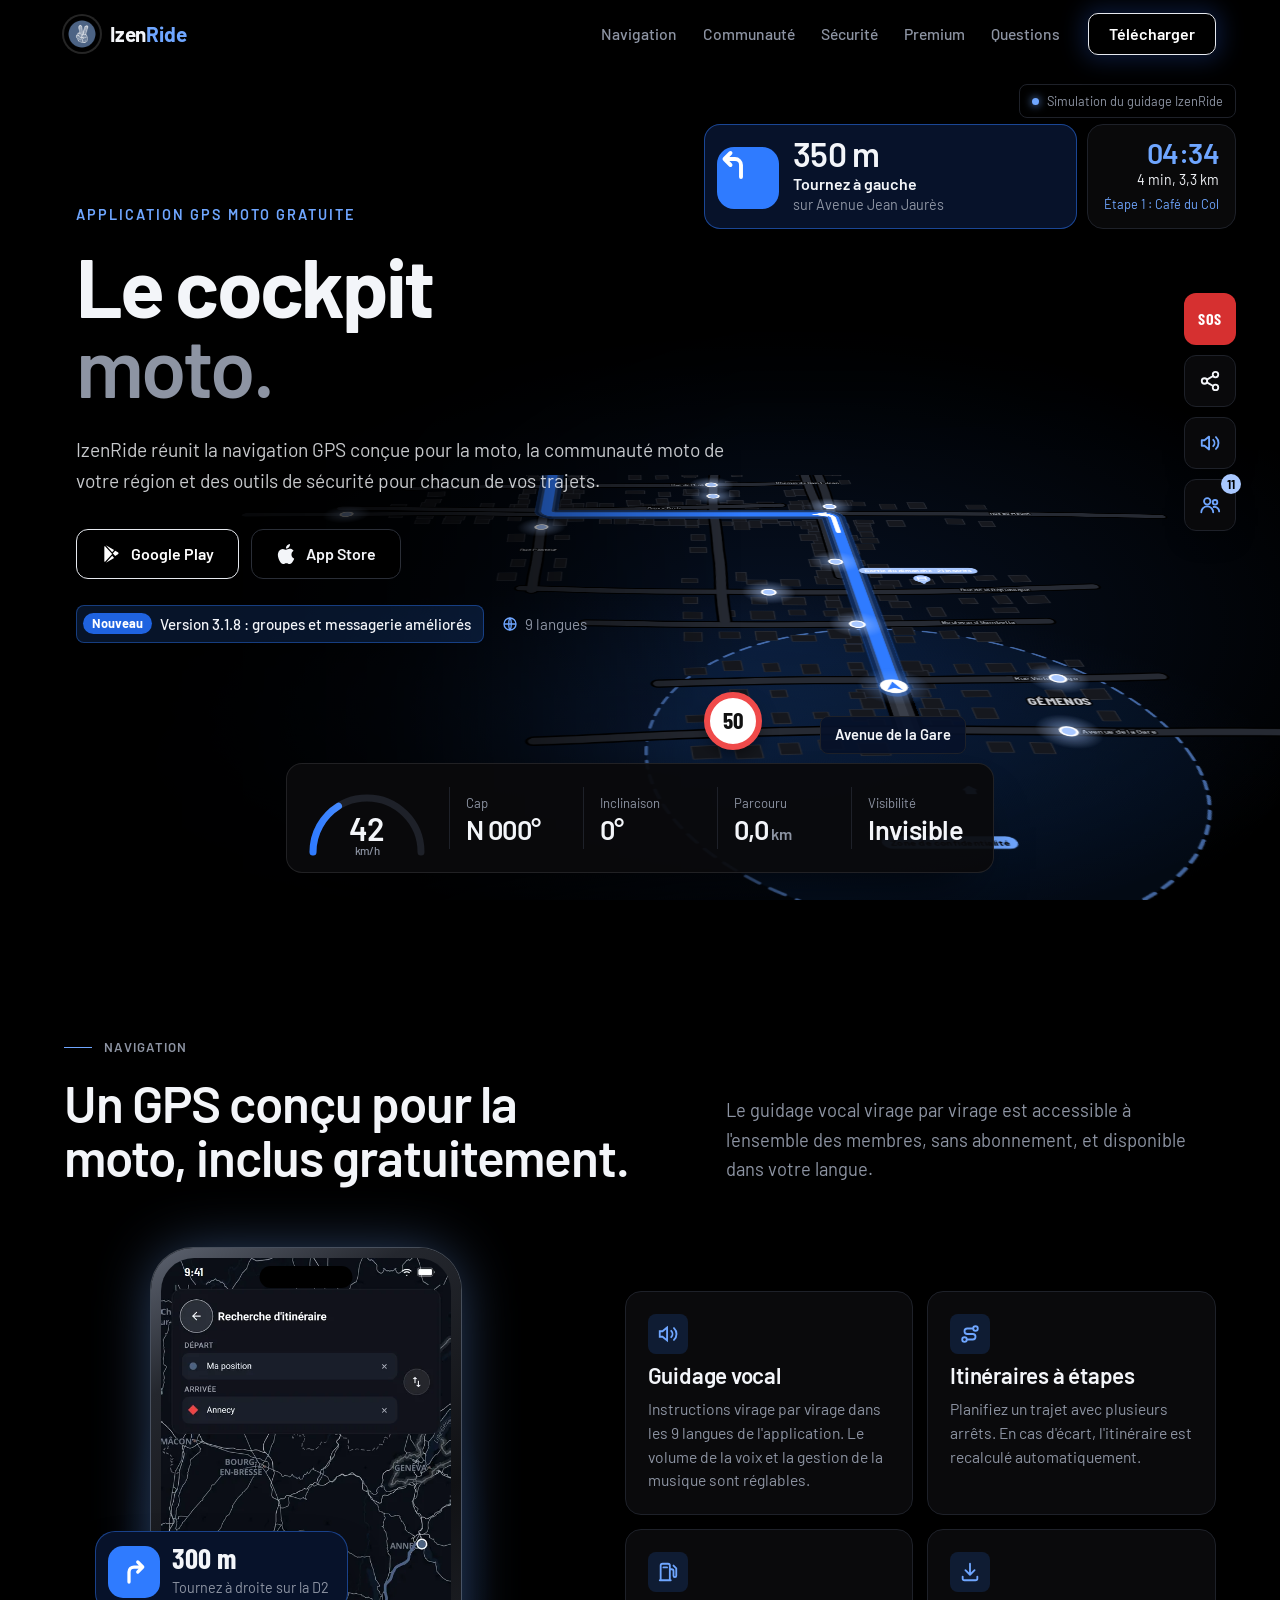
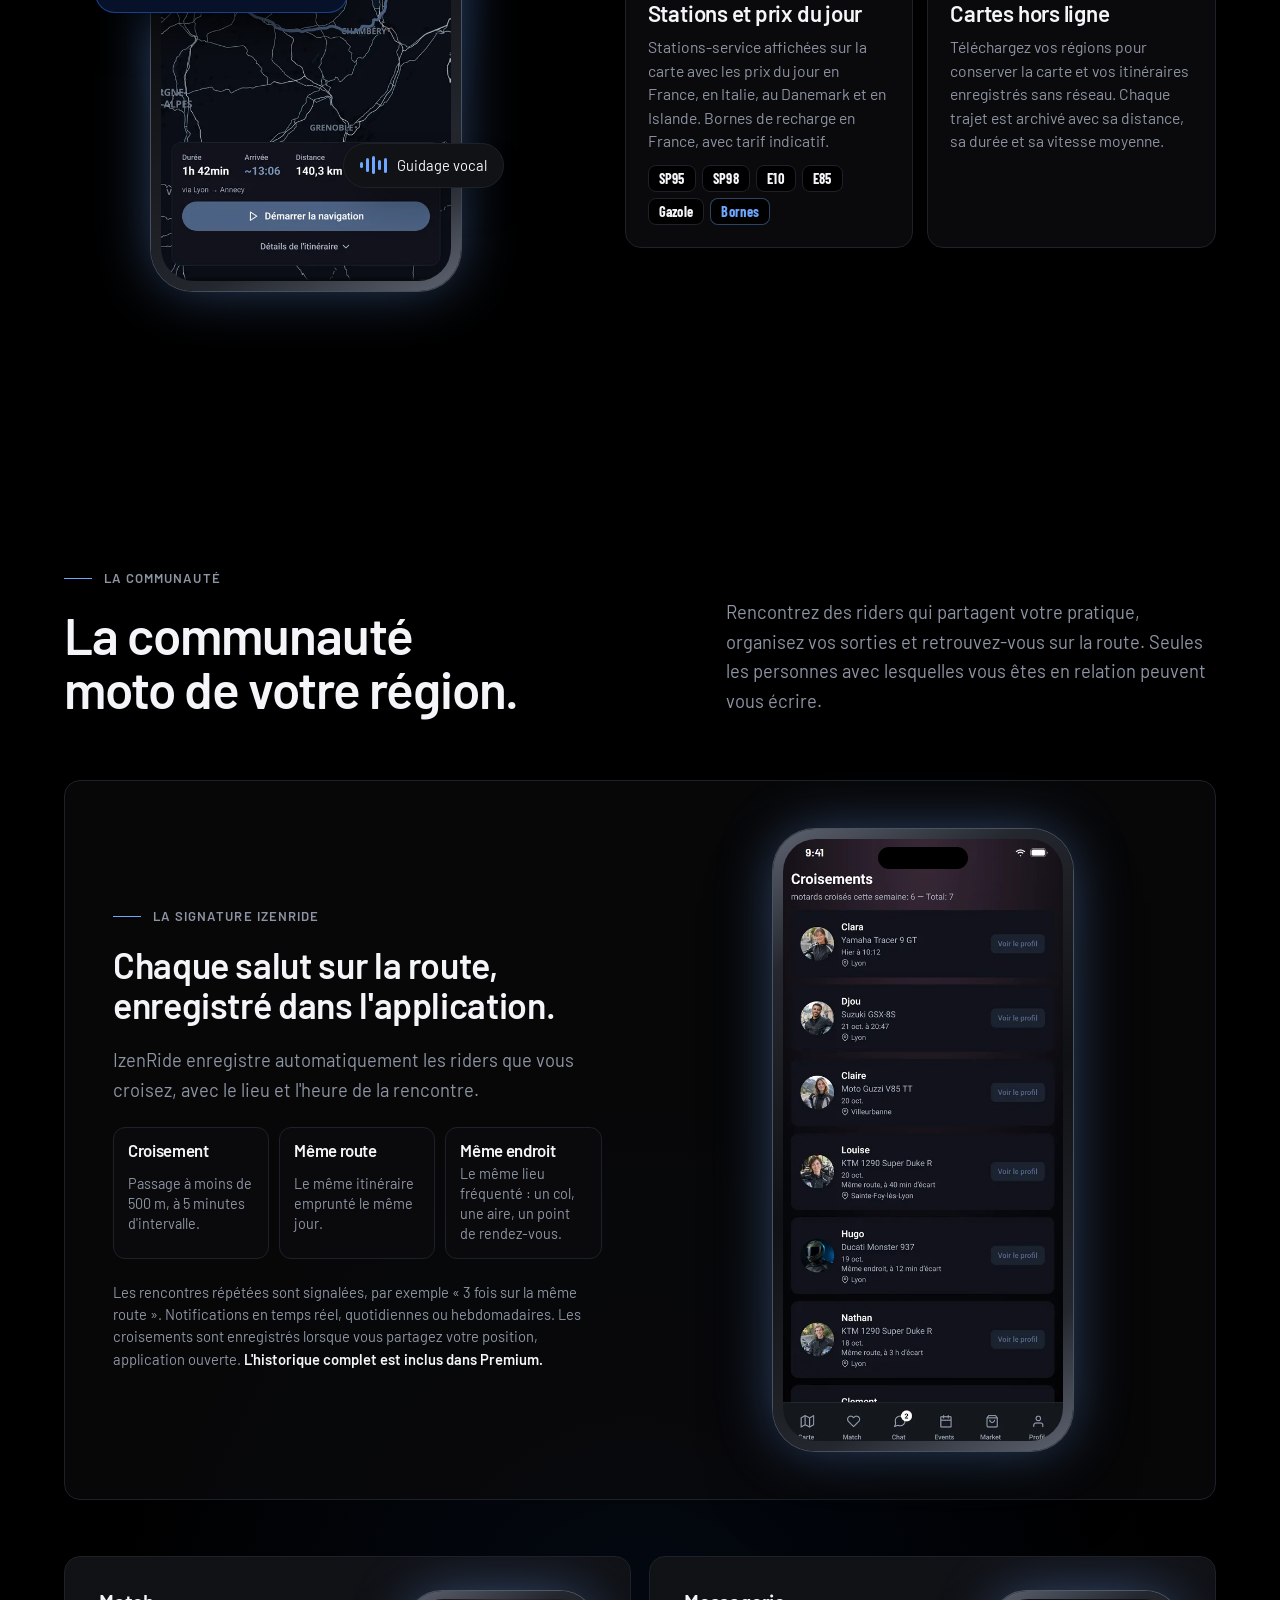
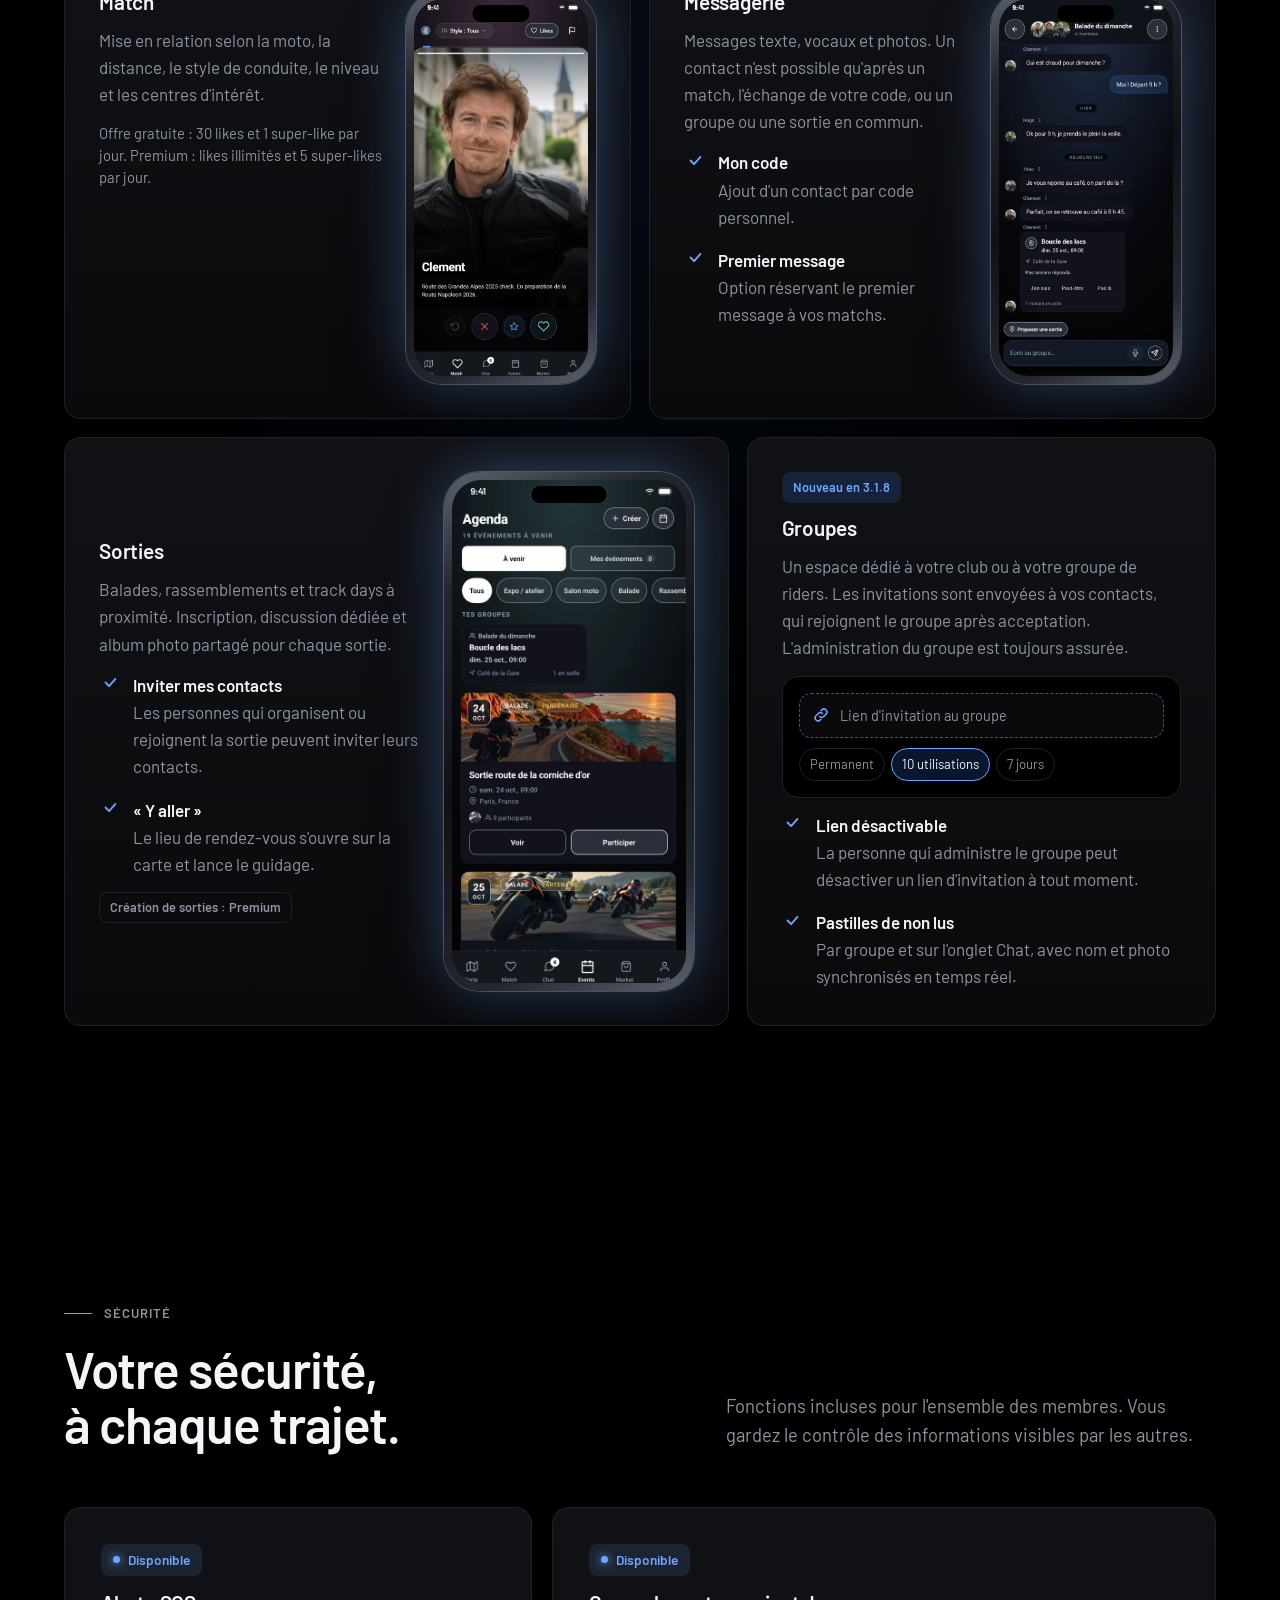
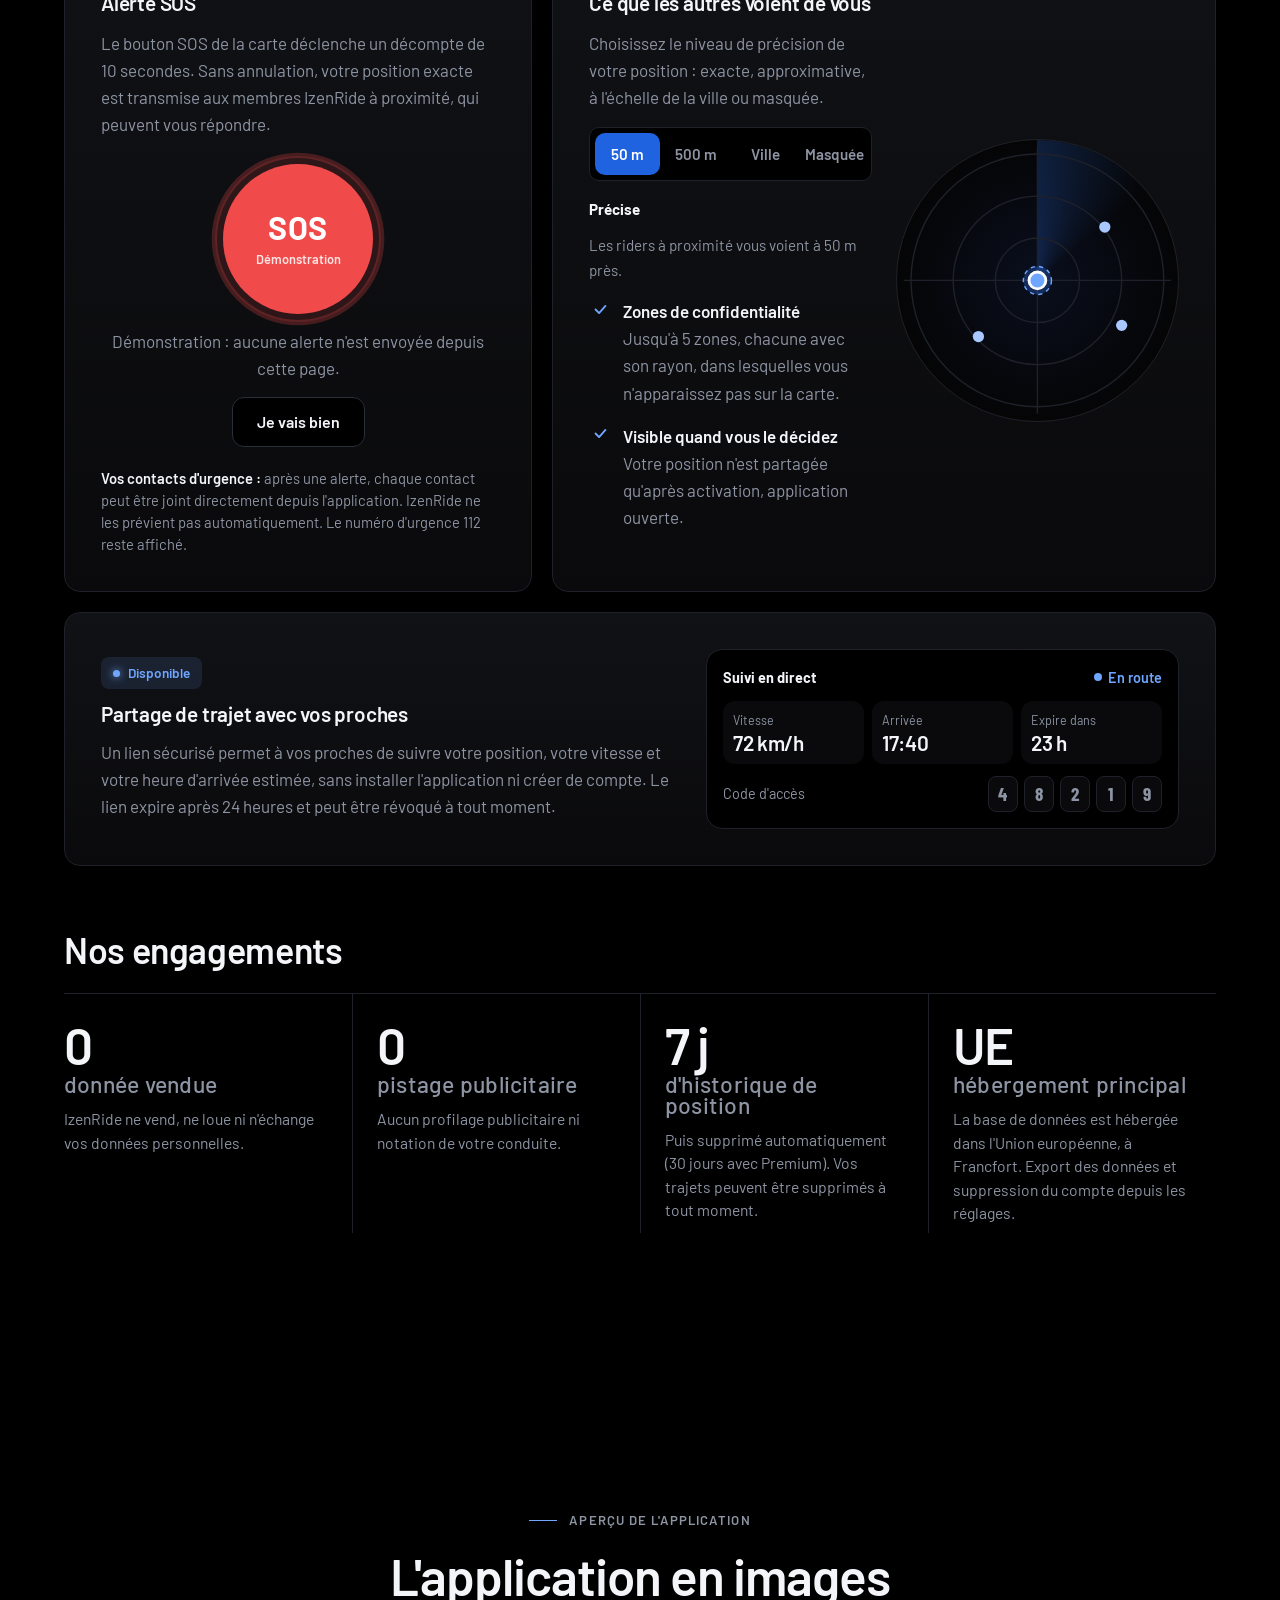
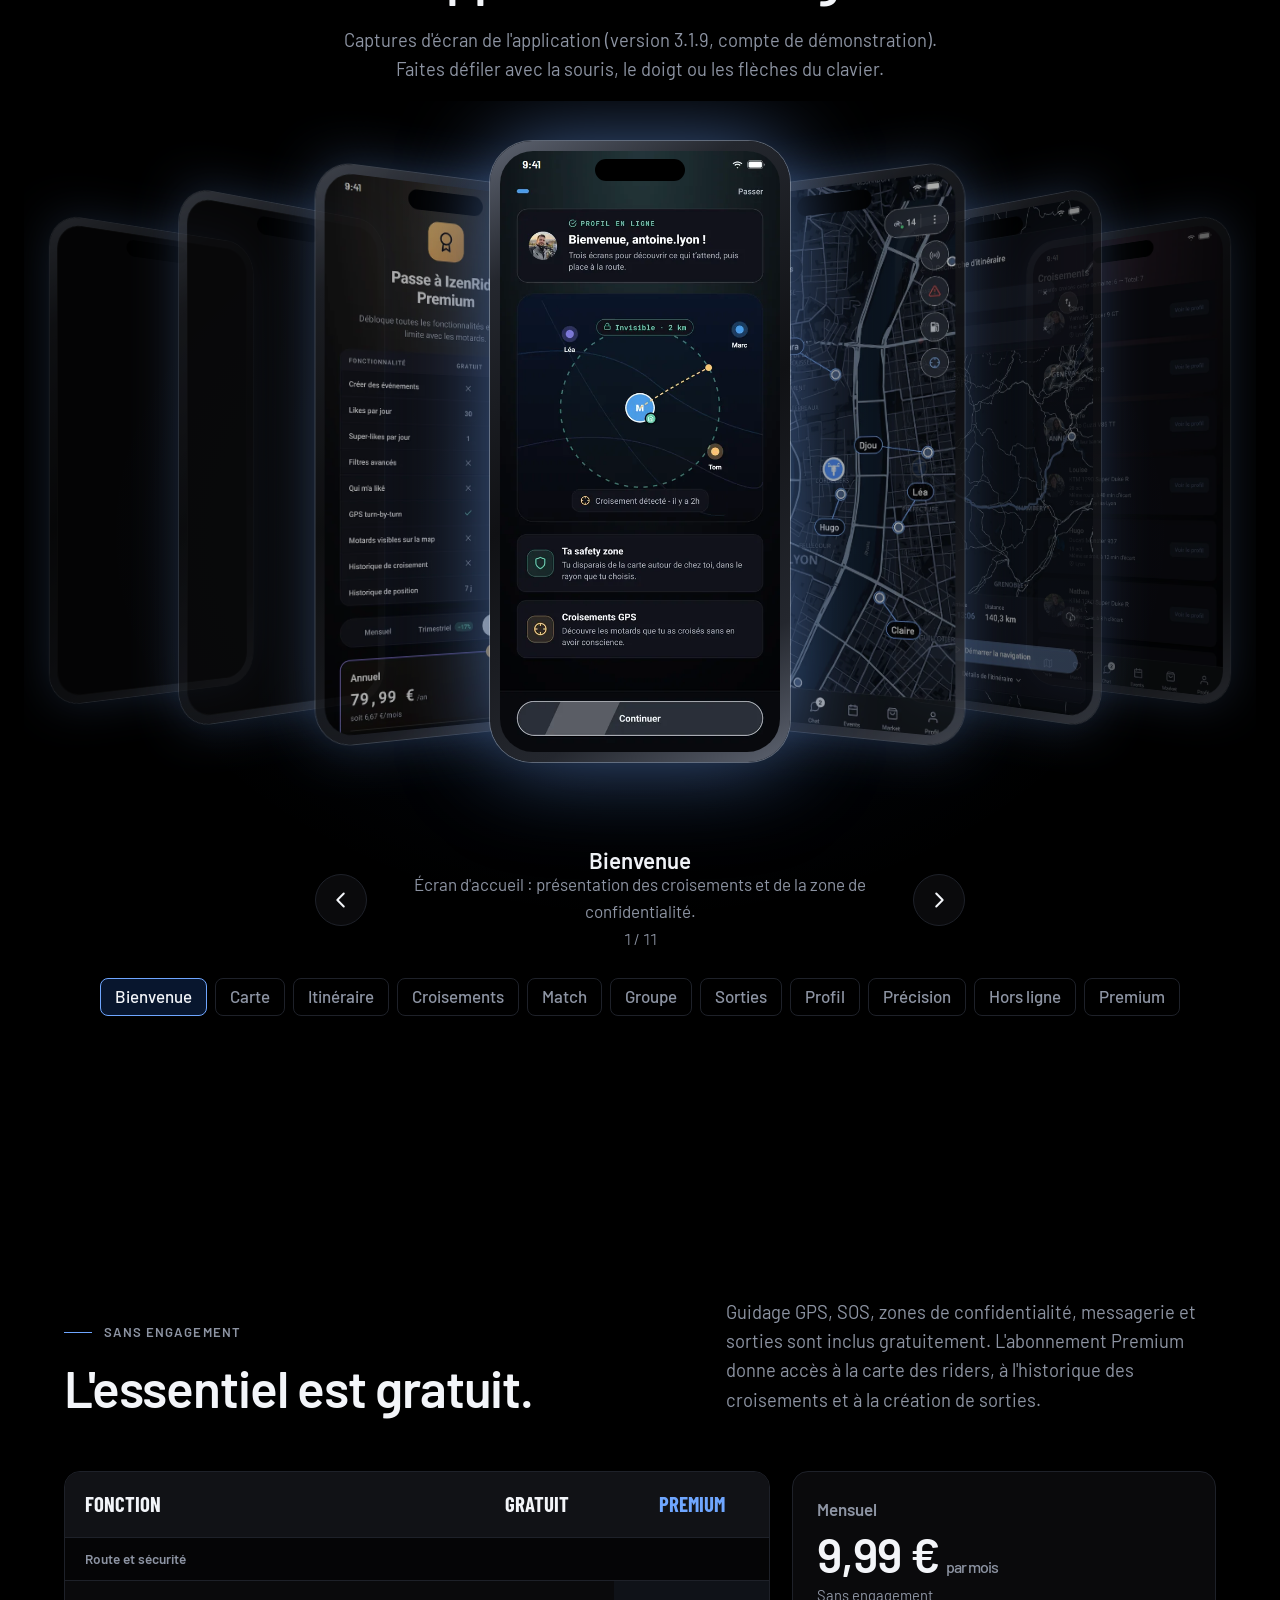
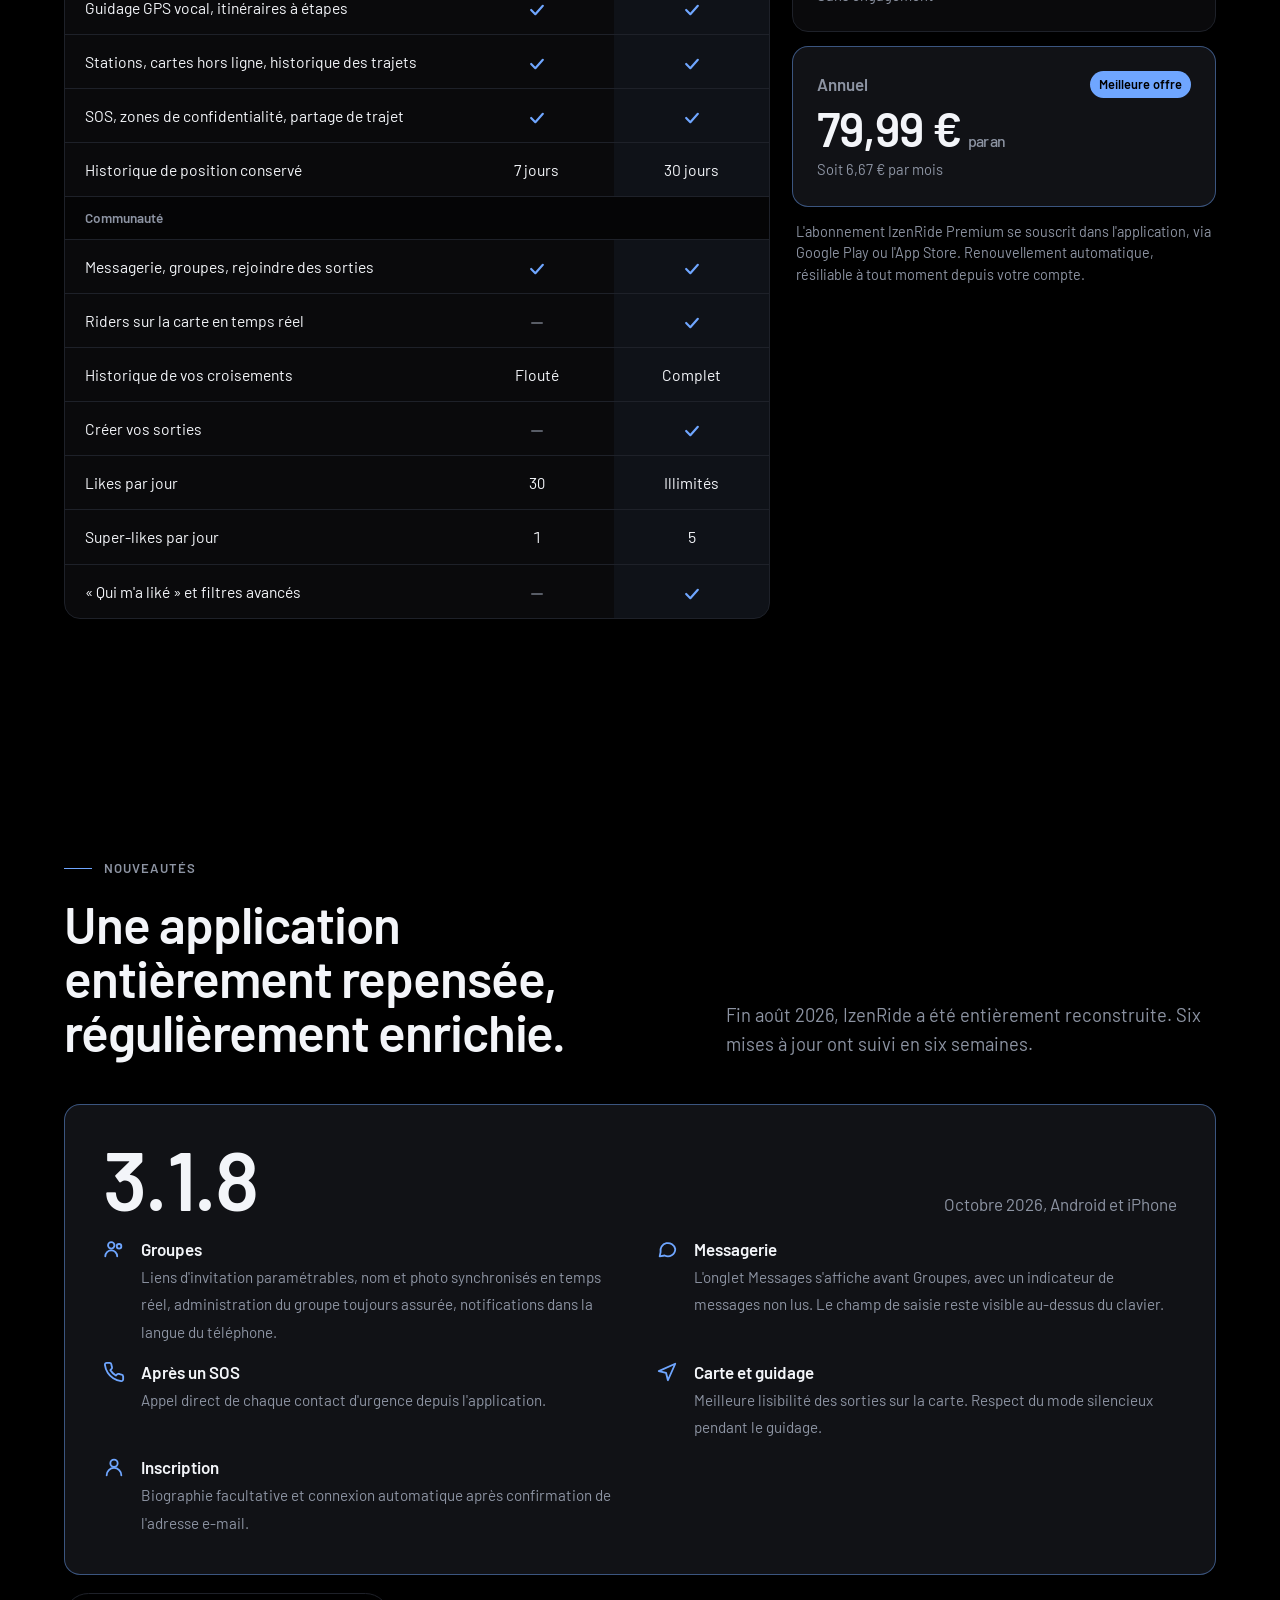
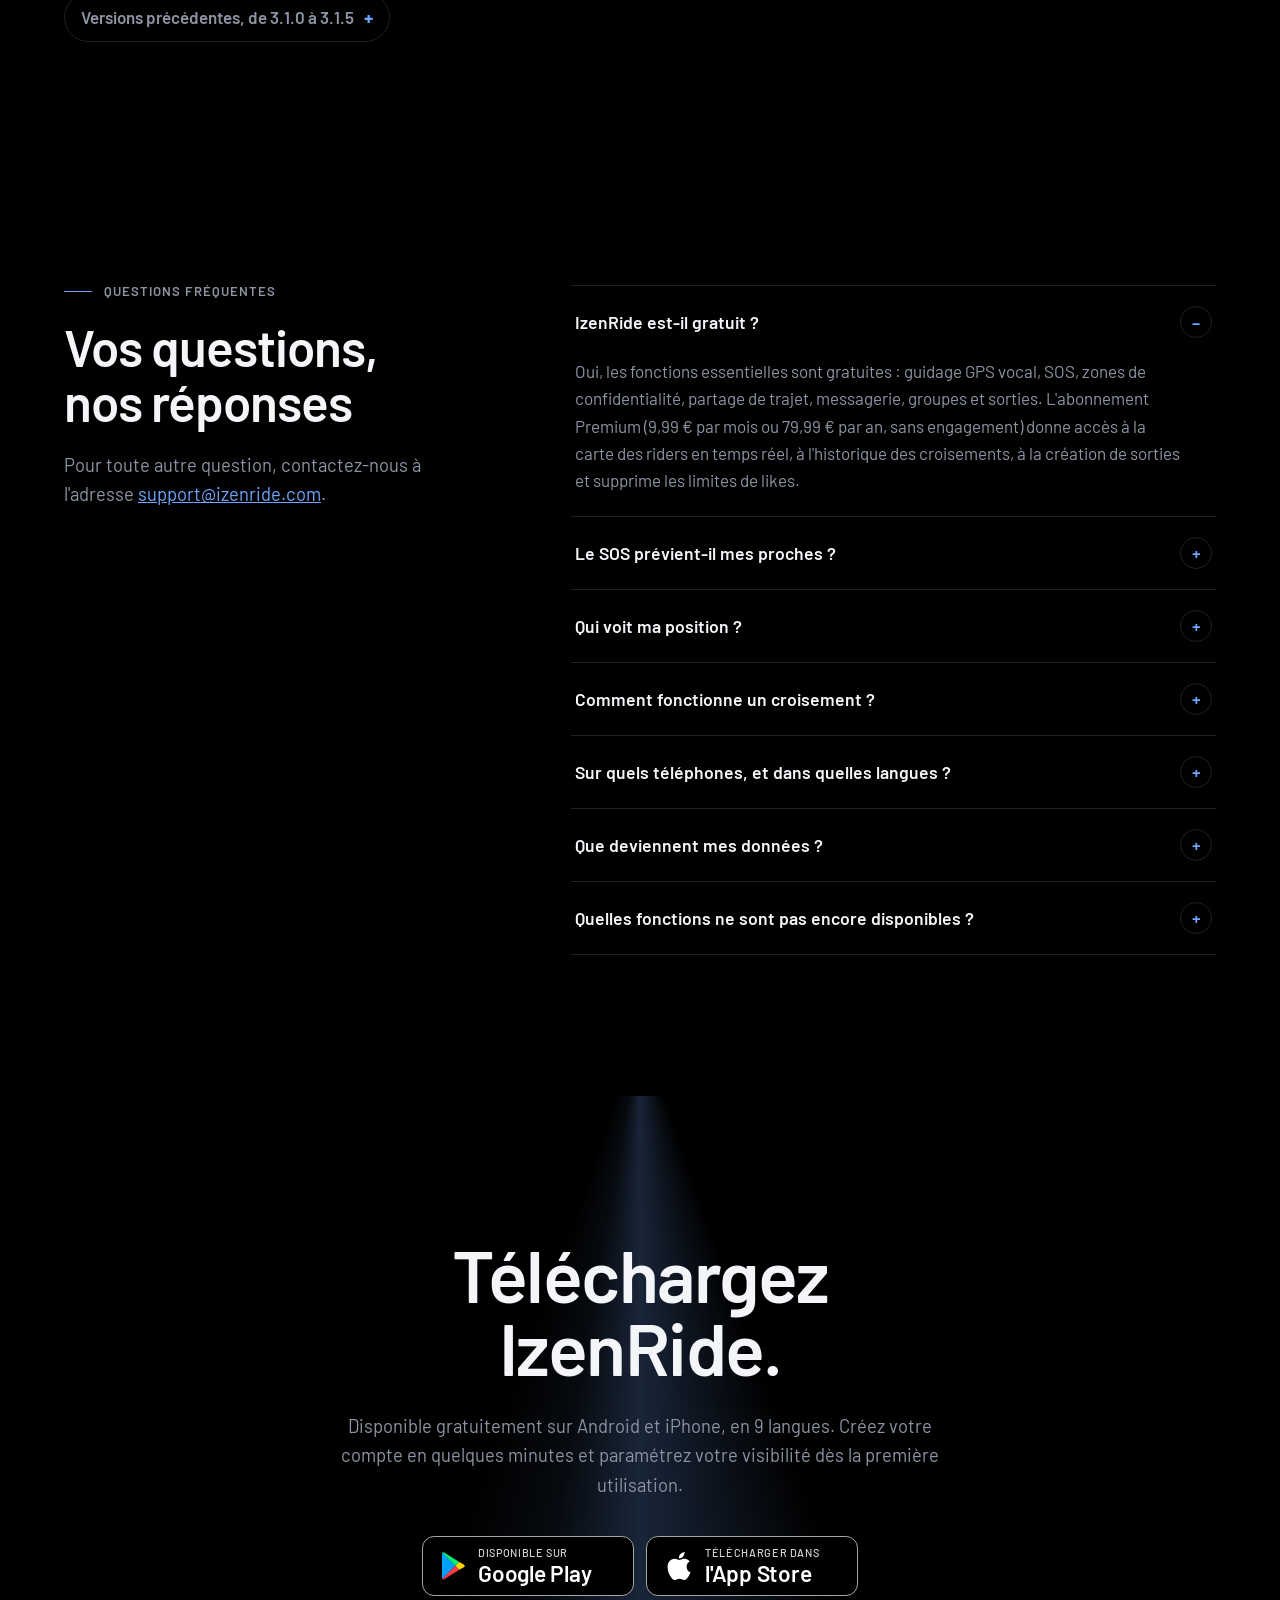
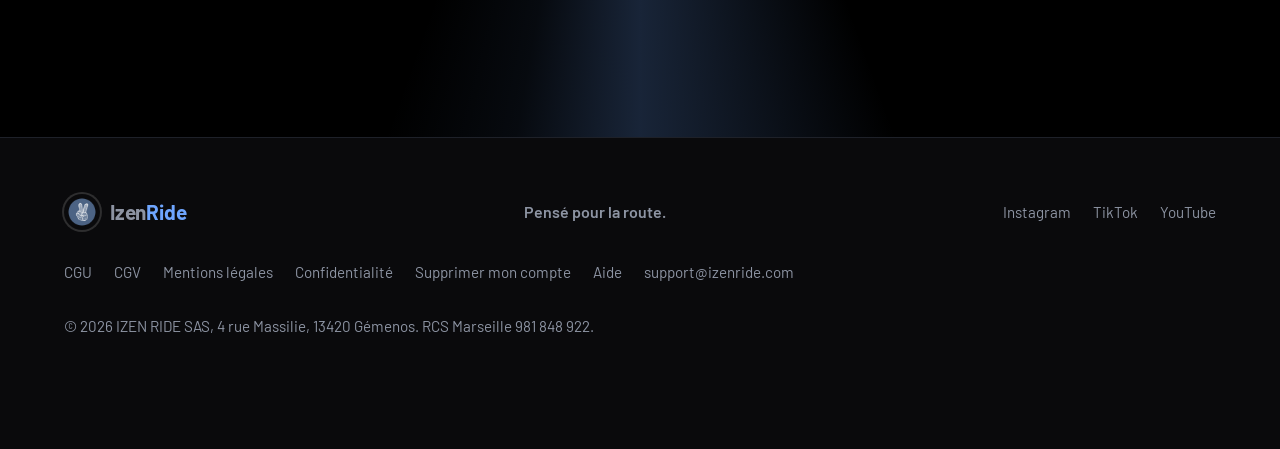
==== commit 00ffd7af: "SEO : description, mot-clé dans le H1, données structurées (organisation, site, application, FAQ, fi" ====
--- a/index.html
+++ b/index.html
@@ -5,7 +5,7 @@
 <meta name="viewport" content="width=device-width, initial-scale=1, viewport-fit=cover">
 <title>IzenRide : GPS moto, communauté et sécurité | Application gratuite</title>
 <link rel="canonical" href="https://izenride.fr/">
-<meta name="description" content="IzenRide, l'application de navigation et de communauté moto : GPS avec guidage vocal gratuit, croisements, messagerie, sorties et alerte SOS. Disponible sur Android et iPhone, en 9 langues.">
+<meta name="description" content="Application GPS moto gratuite : guidage vocal, itinéraires, croisements entre riders, sorties en groupe et alerte SOS. Sur Android et iPhone.">
 <meta name="theme-color" content="#000000">
 <meta property="og:type" content="website">
 <meta property="og:title" content="IzenRide, le cockpit moto">
@@ -18,23 +18,160 @@
 <meta property="og:image:height" content="630">
 <meta property="og:image:alt" content="IzenRide, l'application GPS et communauté moto">
 <meta name="twitter:card" content="summary_large_image">
+<meta name="twitter:title" content="IzenRide, le cockpit moto">
+<meta name="twitter:description" content="GPS moto gratuit, communauté et sécurité. Sur Android et iPhone.">
+<meta name="twitter:image" content="https://izenride.fr/assets/img/og-izenride.jpg">
+<meta name="apple-itunes-app" content="app-id=6476877458">
 <link rel="icon" href="/favicon.ico" sizes="any">
 <link rel="icon" type="image/png" sizes="32x32" href="assets/img/favicon-32.png">
 <link rel="apple-touch-icon" href="assets/img/apple-touch-icon.png">
-<link rel="preload" href="assets/fonts/barlow-latin-800-normal.woff2" as="font" type="font/woff2" crossorigin>
+<link rel="preload" href="assets/fonts/barlow-latin-700-normal.woff2" as="font" type="font/woff2" crossorigin>
 <link rel="stylesheet" href="assets/css/fonts.css?v=20261020">
-<link rel="stylesheet" href="assets/css/site.css?v=20261020">
-<link rel="stylesheet" href="assets/css/v2.css?v=20261029">
+<link rel="stylesheet" href="assets/css/site.css?v=20261102">
 <script type="application/ld+json">
-{"@context":"https://schema.org","@graph":[
- {"@type":"Organization","@id":"https://izenride.fr/#org","name":"IZEN RIDE","url":"https://izenride.fr/","logo":"https://izenride.fr/assets/img/logo.png",
-  "sameAs":["https://www.instagram.com/izenride/","https://www.tiktok.com/@IZENRIDE","https://www.youtube.com/@IZENRIDE"]},
- {"@type":"MobileApplication","name":"IzenRide","operatingSystem":"Android, iOS","applicationCategory":"TravelApplication","inLanguage":"fr",
-  "description":"Application de navigation GPS et de communauté moto : guidage vocal gratuit, croisements, messagerie, sorties et alerte SOS.",
-  "url":"https://izenride.fr/","image":"https://izenride.fr/assets/img/og-izenride.jpg","publisher":{"@id":"https://izenride.fr/#org"},
-  "offers":{"@type":"Offer","price":"0","priceCurrency":"EUR"},
-  "downloadUrl":["https://play.google.com/store/apps/details?id=com.izenride.app","https://apps.apple.com/fr/app/izenride/id6476877458"]}
-]}
+{
+ "@context": "https://schema.org",
+ "@graph": [
+  {
+   "@type": "Organization",
+   "@id": "https://izenride.fr/#org",
+   "name": "IzenRide",
+   "legalName": "IZEN RIDE SAS",
+   "url": "https://izenride.fr/",
+   "logo": {
+    "@type": "ImageObject",
+    "url": "https://izenride.fr/assets/img/logo-512.png",
+    "width": 512,
+    "height": 512
+   },
+   "email": "support@izenride.com",
+   "address": {
+    "@type": "PostalAddress",
+    "streetAddress": "4 rue Massilie",
+    "postalCode": "13420",
+    "addressLocality": "Gémenos",
+    "addressCountry": "FR"
+   },
+   "identifier": "RCS Marseille 981 848 922",
+   "contactPoint": {
+    "@type": "ContactPoint",
+    "contactType": "customer support",
+    "email": "support@izenride.com",
+    "availableLanguage": [
+     "fr",
+     "en"
+    ]
+   },
+   "sameAs": [
+    "https://www.instagram.com/izenride/",
+    "https://www.tiktok.com/@IZENRIDE",
+    "https://www.youtube.com/@IZENRIDE",
+    "https://play.google.com/store/apps/details?id=com.izenride.app",
+    "https://apps.apple.com/fr/app/izenride/id6476877458"
+   ]
+  },
+  {
+   "@type": "WebSite",
+   "@id": "https://izenride.fr/#site",
+   "url": "https://izenride.fr/",
+   "name": "IzenRide",
+   "inLanguage": "fr-FR",
+   "publisher": {
+    "@id": "https://izenride.fr/#org"
+   }
+  },
+  {
+   "@type": "MobileApplication",
+   "@id": "https://izenride.fr/#app",
+   "name": "IzenRide",
+   "operatingSystem": "Android, iOS",
+   "applicationCategory": "TravelApplication",
+   "inLanguage": ["fr","en","de","es","it","nl","pl","ro","el"],
+   "description": "Application GPS moto gratuite : guidage vocal, itinéraires à étapes, croisements entre riders, messagerie, sorties en groupe et alerte SOS.",
+   "url": "https://izenride.fr/",
+   "image": "https://izenride.fr/assets/img/og-izenride.jpg",
+   "screenshot": [
+    "https://izenride.fr/assets/screens/v319-carte.webp",
+    "https://izenride.fr/assets/screens/v319-itineraire.webp",
+    "https://izenride.fr/assets/screens/v319-croisements.webp"
+   ],
+   "publisher": {
+    "@id": "https://izenride.fr/#org"
+   },
+   "offers": {
+    "@type": "Offer",
+    "price": "0",
+    "priceCurrency": "EUR"
+   },
+   "downloadUrl": [
+    "https://play.google.com/store/apps/details?id=com.izenride.app",
+    "https://apps.apple.com/fr/app/izenride/id6476877458"
+   ]
+  },
+  {
+   "@type": "FAQPage",
+   "@id": "https://izenride.fr/#faq",
+   "mainEntity": [
+    {
+     "@type": "Question",
+     "name": "IzenRide est-il gratuit ?",
+     "acceptedAnswer": {
+      "@type": "Answer",
+      "text": "Oui, les fonctions essentielles sont gratuites : guidage GPS vocal, SOS, zones de confidentialité, partage de trajet, messagerie, groupes et sorties. L'abonnement Premium (9,99 € par mois ou 79,99 € par an, sans engagement) donne accès à la carte des riders en temps réel, à l'historique des croisements, à la création de sorties et supprime les limites de likes."
+     }
+    },
+    {
+     "@type": "Question",
+     "name": "Le SOS prévient-il mes proches ?",
+     "acceptedAnswer": {
+      "@type": "Answer",
+      "text": "Non. Après un décompte de 10 secondes, votre position exacte est transmise aux membres IzenRide à proximité, qui peuvent vous répondre. IzenRide ne prévient pas vos contacts d'urgence : l'application vous permet de les appeler directement et affiche le numéro d'urgence 112."
+     }
+    },
+    {
+     "@type": "Question",
+     "name": "Qui voit ma position ?",
+     "acceptedAnswer": {
+      "@type": "Answer",
+      "text": "Personne, tant que vous ne la partagez pas. Une fois le partage activé, application ouverte, les membres à proximité vous voient selon la précision choisie : 50 m, 500 m, à l'échelle de la ville ou pas du tout. Jusqu'à 5 zones de confidentialité vous rendent invisible autour des lieux de votre choix."
+     }
+    },
+    {
+     "@type": "Question",
+     "name": "Comment fonctionne un croisement ?",
+     "acceptedAnswer": {
+      "@type": "Answer",
+      "text": "Un croisement est enregistré lorsque deux membres partageant leur position passent à moins de 500 m de distance, à 5 minutes d'intervalle. L'application identifie également les riders ayant emprunté le même itinéraire le même jour ou fréquenté le même lieu."
+     }
+    },
+    {
+     "@type": "Question",
+     "name": "Sur quels téléphones, et dans quelles langues ?",
+     "acceptedAnswer": {
+      "@type": "Answer",
+      "text": "IzenRide est disponible sur Android et iPhone. L'application et le guidage vocal sont proposés en 9 langues : français, anglais, allemand, espagnol, italien, néerlandais, polonais, roumain et grec."
+     }
+    },
+    {
+     "@type": "Question",
+     "name": "Que deviennent mes données ?",
+     "acceptedAnswer": {
+      "@type": "Answer",
+      "text": "IzenRide ne vend, ne loue ni n'échange vos données personnelles. L'historique de position est supprimé après 7 jours (30 jours avec Premium). L'export de vos données et la suppression de votre compte sont disponibles dans les réglages. La fréquentation est mesurée sans cookie par IZENINFO, sans conservation d'adresse IP."
+     }
+    },
+    {
+     "@type": "Question",
+     "name": "Quelles fonctions ne sont pas encore disponibles ?",
+     "acceptedAnswer": {
+      "@type": "Answer",
+      "text": "L'application ne détecte pas les chutes : l'alerte SOS se déclenche manuellement. Aucune alerte automatique n'est envoyée à vos proches. Les signalements de dangers entre membres ne sont pas encore disponibles."
+     }
+    }
+   ]
+  }
+ ]
+}
 </script>
 <script defer src="https://izeninfo.fr/stats/t.js" data-site="izenride"></script>
 </head>
@@ -99,7 +236,7 @@
     <div class="nav-toast" id="navToast" aria-hidden="true"><img src="assets/img/logo.png" alt=""><div><b>Croisement</b><span></span></div></div>
     <div class="wrap hero-main">
       <div>
-        <h1 id="hero-title">Le cockpit <span class="l2">moto.</span></h1>
+        <h1 id="hero-title"><span class="h1-tag">Application GPS moto gratuite</span>Le cockpit <span class="l2">moto.</span></h1>
         <p class="lede">IzenRide réunit la navigation GPS conçue pour la moto, la communauté moto de votre région et des outils de sécurité pour chacun de vos trajets.</p>
         <div class="ctas">
           <a class="btn btn-primary" href="https://play.google.com/store/apps/details?id=com.izenride.app" rel="noopener">
@@ -136,19 +273,13 @@
     </div>
   </section>
 
-  <div class="wrap proof">
-    <div class="proof-item"><svg viewBox="0 0 24 24" fill="none" stroke="currentColor" stroke-width="2" stroke-linejoin="round" aria-hidden="true"><path d="m3 11 18-8-8 18-2-8-8-2Z"/></svg><div><b>GPS moto gratuit</b><span>Guidage vocal, sans abonnement</span></div></div>
-    <div class="proof-item"><svg viewBox="0 0 24 24" fill="none" stroke="currentColor" stroke-width="2" stroke-linecap="round" aria-hidden="true"><circle cx="7" cy="7" r="3"/><circle cx="17" cy="17" r="3"/><path d="M9.5 9.5l5 5"/></svg><div><b>Croisements</b><span>Retrouvez les riders croisés sur la route</span></div></div>
-    <div class="proof-item"><svg viewBox="0 0 24 24" fill="none" stroke="currentColor" stroke-width="2" stroke-linejoin="round" aria-hidden="true"><path d="M12 3 4 6v6c0 4.5 3.4 8.3 8 9 4.6-.7 8-4.5 8-9V6l-8-3Z"/><path d="M12 8v5M12 16h.01" stroke-linecap="round"/></svg><div><b>SOS et partage de trajet</b><span>Alerte aux membres proches, suivi pour vos proches</span></div></div>
-  </div>
-
   <!-- ===== Navigation ===== -->
   <section class="band" id="navigation" aria-labelledby="nav-title" data-step="Navigation">
     <div class="wrap">
       <div class="sec-lead">
         <div class="head">
           <span class="kicker"><svg viewBox="0 0 24 24" fill="none" stroke="currentColor" stroke-width="2" stroke-linejoin="round" aria-hidden="true"><path d="m3 11 18-8-8 18-2-8-8-2Z"/></svg>Navigation</span>
-          <h2 id="nav-title">Un GPS conçu pour la moto, <span class="hl">inclus gratuitement.</span></h2>
+          <h2 id="nav-title">Un GPS conçu pour la moto, inclus gratuitement.</h2>
         </div>
         <p class="lede">Le guidage vocal virage par virage est accessible à l'ensemble des membres, sans abonnement, et disponible dans votre langue.</p>
       </div>
@@ -196,7 +327,7 @@
       <div class="sec-lead">
         <div class="head">
           <span class="kicker"><svg viewBox="0 0 24 24" fill="none" stroke="currentColor" stroke-width="2" stroke-linecap="round" aria-hidden="true"><circle cx="9" cy="8" r="3.5"/><path d="M2.5 20a6.5 6.5 0 0 1 13 0"/><circle cx="17.5" cy="9" r="2.5"/><path d="M16 14.2a5 5 0 0 1 6 4.8"/></svg>La communauté</span>
-          <h2 id="com-title">La communauté moto <span class="hl">de votre région.</span></h2>
+          <h2 id="com-title">La communauté moto de votre région.</h2>
         </div>
         <p class="lede">Rencontrez des riders qui partagent votre pratique, organisez vos sorties et retrouvez-vous sur la route. Seules les personnes avec lesquelles vous êtes en relation peuvent vous écrire.</p>
       </div>
@@ -282,7 +413,7 @@
       <div class="sec-lead">
         <div class="head">
           <span class="kicker"><svg viewBox="0 0 24 24" fill="none" stroke="currentColor" stroke-width="2" stroke-linejoin="round" aria-hidden="true"><path d="M12 3 4 6v6c0 4.5 3.4 8.3 8 9 4.6-.7 8-4.5 8-9V6l-8-3Z"/></svg>Sécurité</span>
-          <h2 id="securite-title">Votre sécurité, <span class="hl">à chaque trajet.</span></h2>
+          <h2 id="securite-title">Votre sécurité, à chaque trajet.</h2>
         </div>
         <p class="lede">Fonctions incluses pour l'ensemble des membres. Vous gardez le contrôle des informations visibles par les autres.</p>
       </div>
@@ -370,7 +501,7 @@
     <div class="wrap">
       <div class="head" style="margin-inline:auto;text-align:center;justify-items:center">
         <span class="kicker"><svg viewBox="0 0 24 24" fill="none" stroke="currentColor" stroke-width="2" aria-hidden="true"><rect x="6" y="2.5" width="12" height="19" rx="3"/><path d="M10.5 18.5h3" stroke-linecap="round"/></svg>Aperçu de l'application</span>
-        <h2 id="ecrans-title">L'application <span class="hl">en images.</span></h2>
+        <h2 id="ecrans-title">L'application en images</h2>
         <p class="lede">Captures d'écran de l'application (version 3.1.9, compte de démonstration). Faites défiler avec la souris, le doigt ou les flèches du clavier.</p>
       </div>
       <div class="carousel" id="carousel" role="region" aria-roledescription="carrousel" aria-label="Écrans de l'application" tabindex="0"></div>
@@ -389,7 +520,7 @@
       <div class="sec-lead">
         <div class="head">
           <span class="kicker"><svg viewBox="0 0 24 24" fill="none" stroke="currentColor" stroke-width="2" stroke-linejoin="round" aria-hidden="true"><path d="M3 8l4 4 5-7 5 7 4-4-2 11H5L3 8Z"/></svg>Sans engagement</span>
-          <h2 id="premium-title">L'essentiel <span class="hl">est gratuit.</span></h2>
+          <h2 id="premium-title">L'essentiel est gratuit.</h2>
         </div>
         <p class="lede">Guidage GPS, SOS, zones de confidentialité, messagerie et sorties sont inclus gratuitement. L'abonnement Premium donne accès à la carte des riders, à l'historique des croisements et à la création de sorties.</p>
       </div>
@@ -430,7 +561,7 @@
       <div class="sec-lead">
         <div class="head">
           <span class="kicker"><svg viewBox="0 0 24 24" fill="none" stroke="currentColor" stroke-width="2" stroke-linecap="round" stroke-linejoin="round" aria-hidden="true"><path d="M12 3v3M12 18v3M3 12h3M18 12h3M5.6 5.6l2.1 2.1M16.3 16.3l2.1 2.1M5.6 18.4l2.1-2.1M16.3 7.7l2.1-2.1"/></svg>Nouveautés</span>
-          <h2 id="new-title">Une application entièrement repensée, <span class="hl">régulièrement enrichie.</span></h2>
+          <h2 id="new-title">Une application entièrement repensée, régulièrement enrichie.</h2>
         </div>
         <p class="lede">Fin août 2026, IzenRide a été entièrement reconstruite. Six mises à jour ont suivi en six semaines.</p>
       </div>
@@ -466,7 +597,7 @@
     <div class="wrap faq-layout">
       <div class="head">
         <span class="kicker"><svg viewBox="0 0 24 24" fill="none" stroke="currentColor" stroke-width="2" stroke-linecap="round" aria-hidden="true"><circle cx="12" cy="12" r="9"/><path d="M9.5 9a2.5 2.5 0 1 1 3.5 2.3c-.6.3-1 .9-1 1.6v.6M12 17v.01"/></svg>Questions fréquentes</span>
-        <h2 id="faq-title">Vos questions, <span class="hl">nos réponses.</span></h2>
+        <h2 id="faq-title">Vos questions, nos réponses</h2>
         <p class="lede">Pour toute autre question, contactez-nous à l'adresse <a href="mailto:support@izenride.com">support@izenride.com</a>.</p>
       </div>
       <div class="faq">
@@ -484,7 +615,7 @@
   <!-- ===== Téléchargement ===== -->
   <section class="band get" id="telecharger" aria-labelledby="get-title" data-step="Arrivée">
     <div class="wrap">
-      <h2 id="get-title">Téléchargez<br><span class="hl">IzenRide.</span></h2>
+      <h2 id="get-title">Téléchargez<br>IzenRide.</h2>
       <p class="lede">Disponible gratuitement sur Android et iPhone, en 9 langues. Créez votre compte en quelques minutes et paramétrez votre visibilité dès la première utilisation.</p>
       <div class="ctas">
         <a class="store" href="https://play.google.com/store/apps/details?id=com.izenride.app" rel="noopener">
@@ -532,6 +663,5 @@
 </footer>
 
 <script src="assets/js/site.js?v=20261020"></script>
-<script src="assets/js/fx.js?v=20261029" defer></script>
 </body>
 </html>
--- a/assets/css/site.css
+++ b/assets/css/site.css
@@ -677,3 +677,6 @@
 .btn-ghost:hover{transform:translateY(-2px);border-color:#8D94A3}
 .top .btn-primary,.top .btn-primary:hover{background:transparent;box-shadow:0 0 22px 6px #0A1735}
 @media (prefers-reduced-motion:reduce){.btn:hover{transform:none}}
+
+/* Mot-clé visible au-dessus du titre principal (SEO) */
+.hero h1 .h1-tag{display:block;font:600 .9rem/1 var(--body);letter-spacing:.14em;text-transform:uppercase;color:var(--glow);margin-bottom:22px}
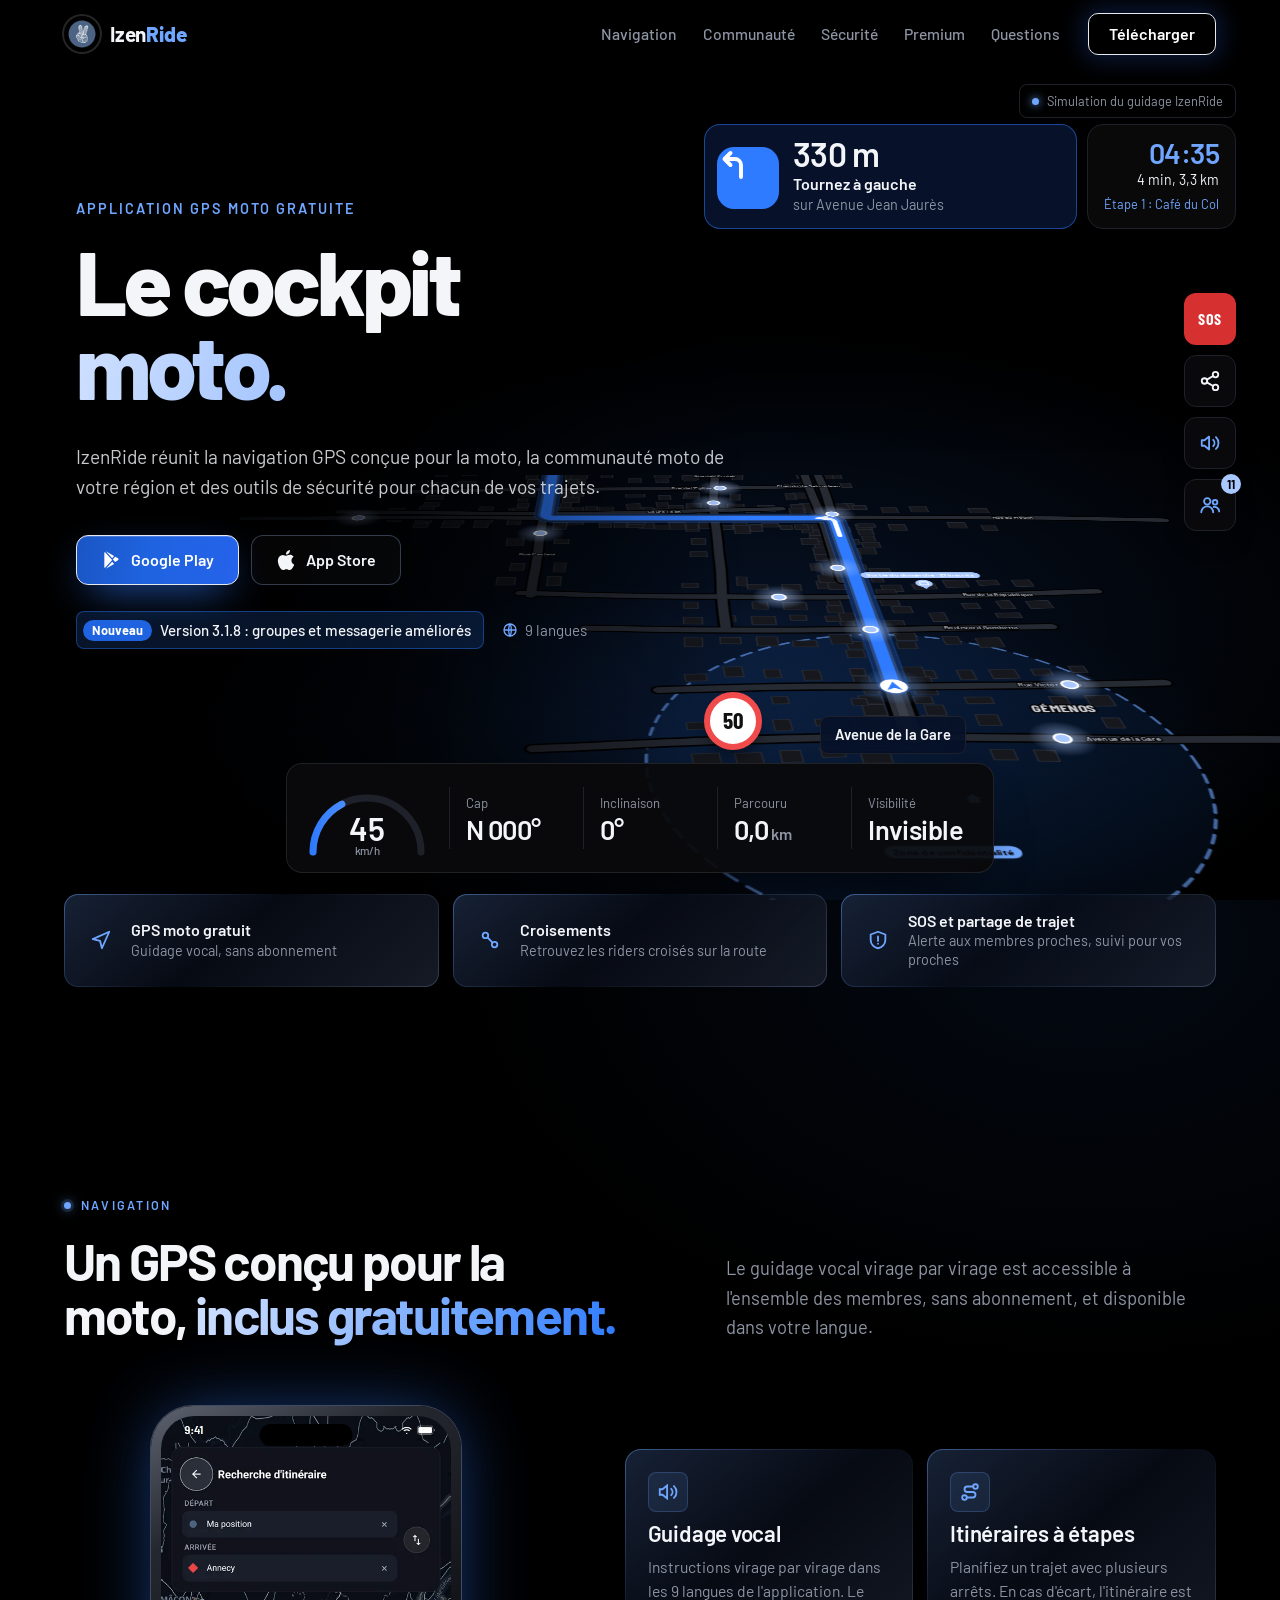
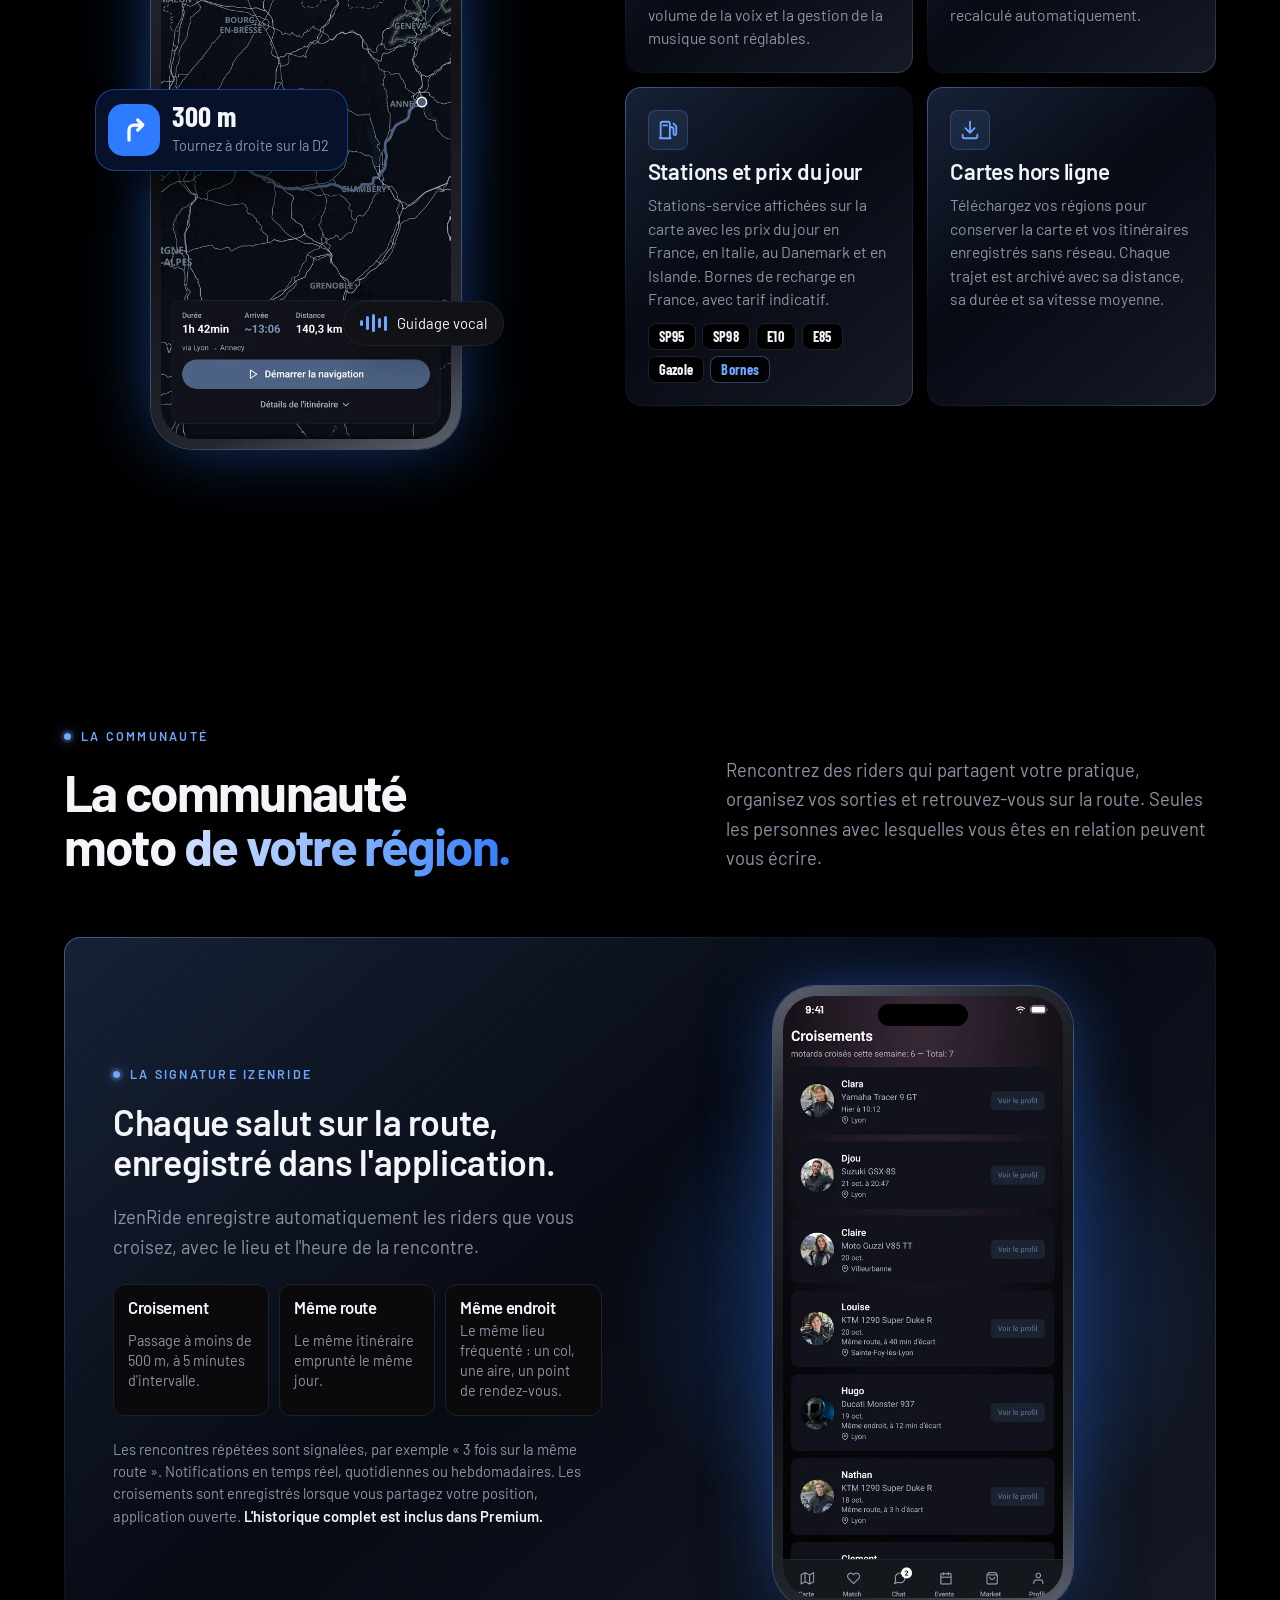
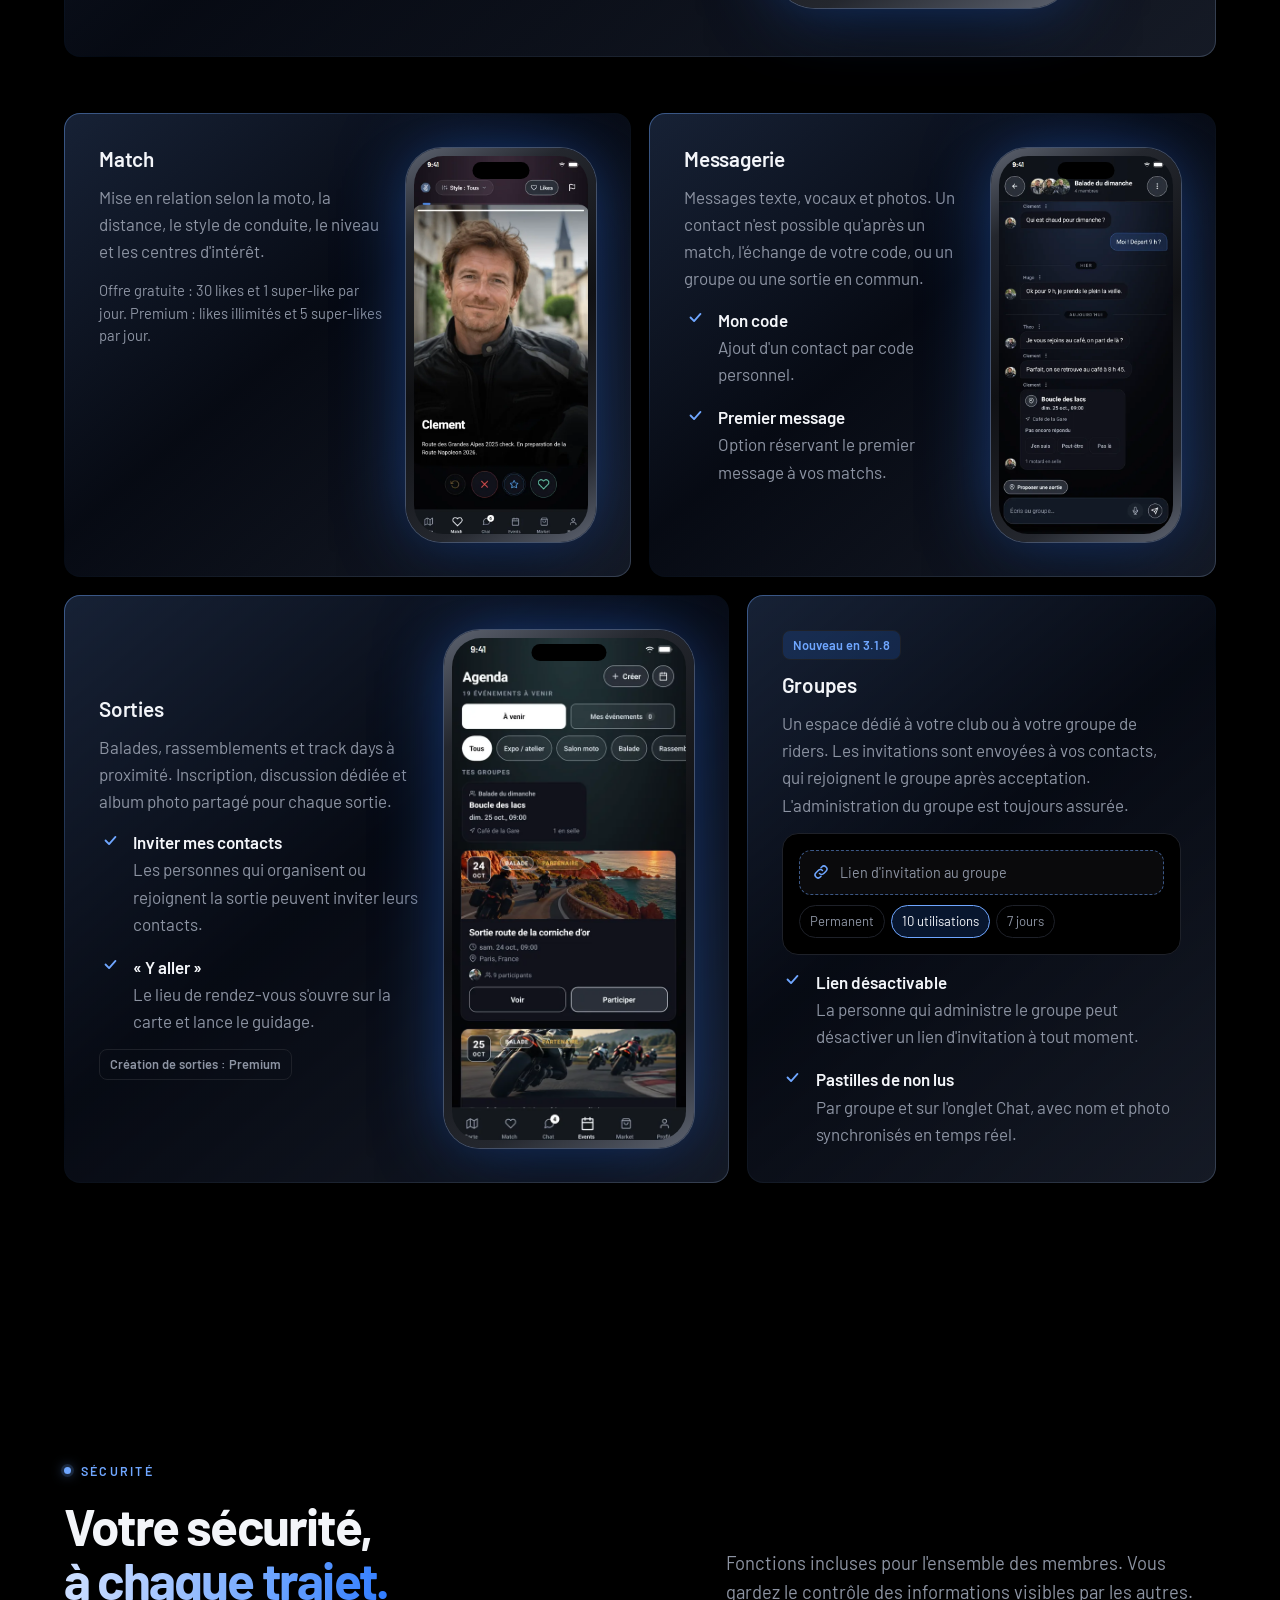
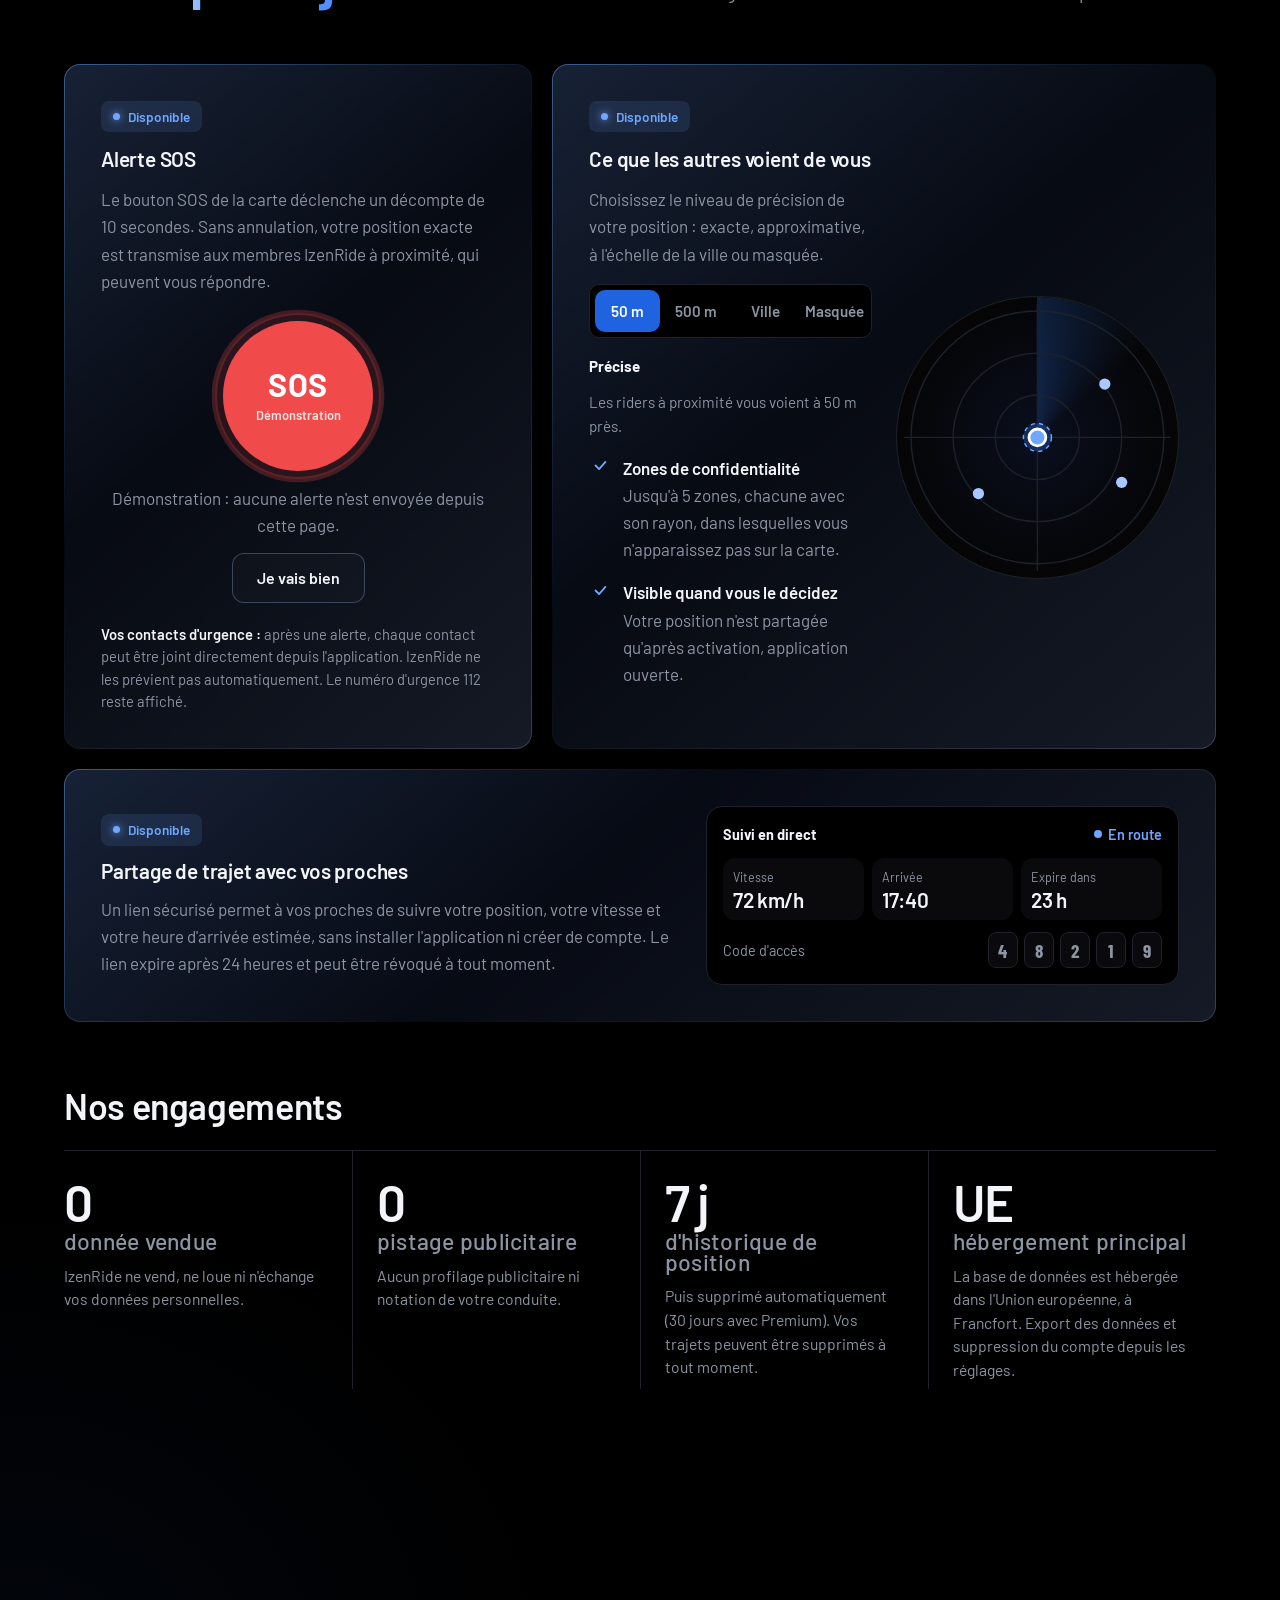
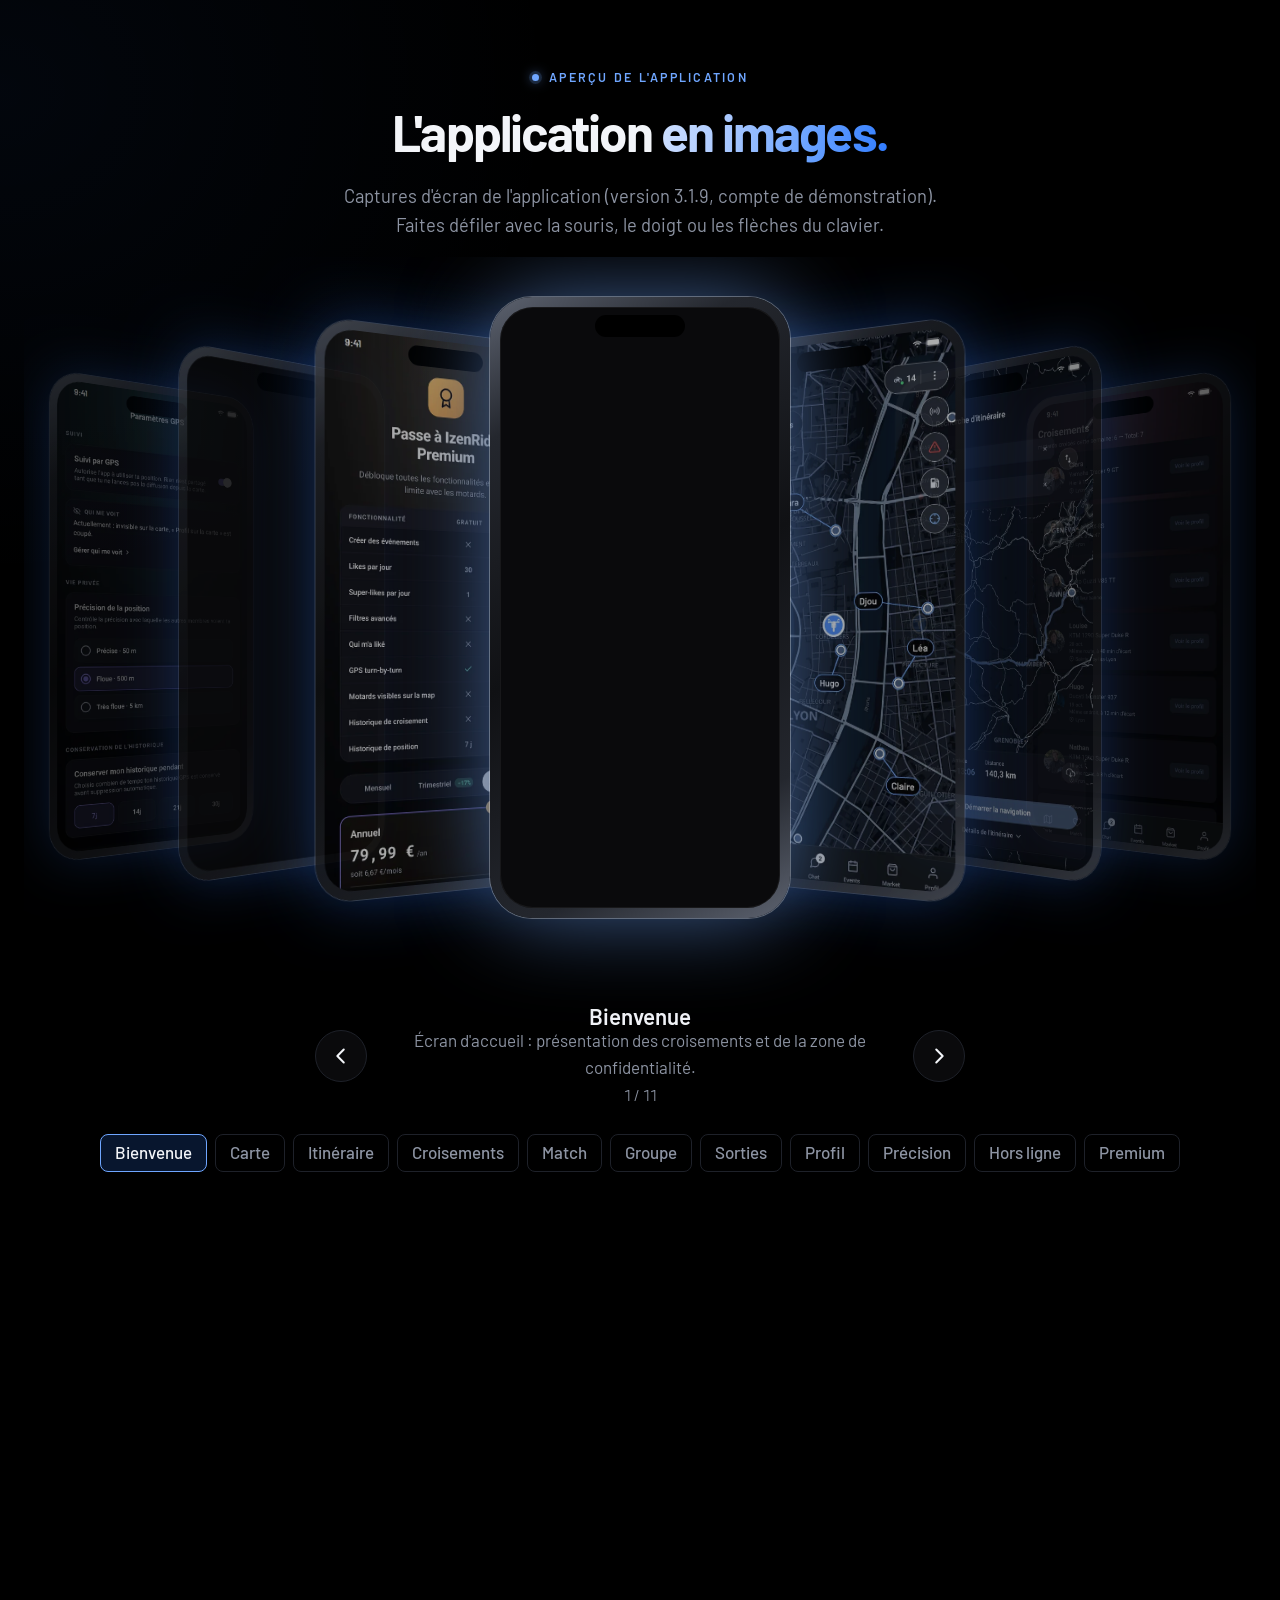
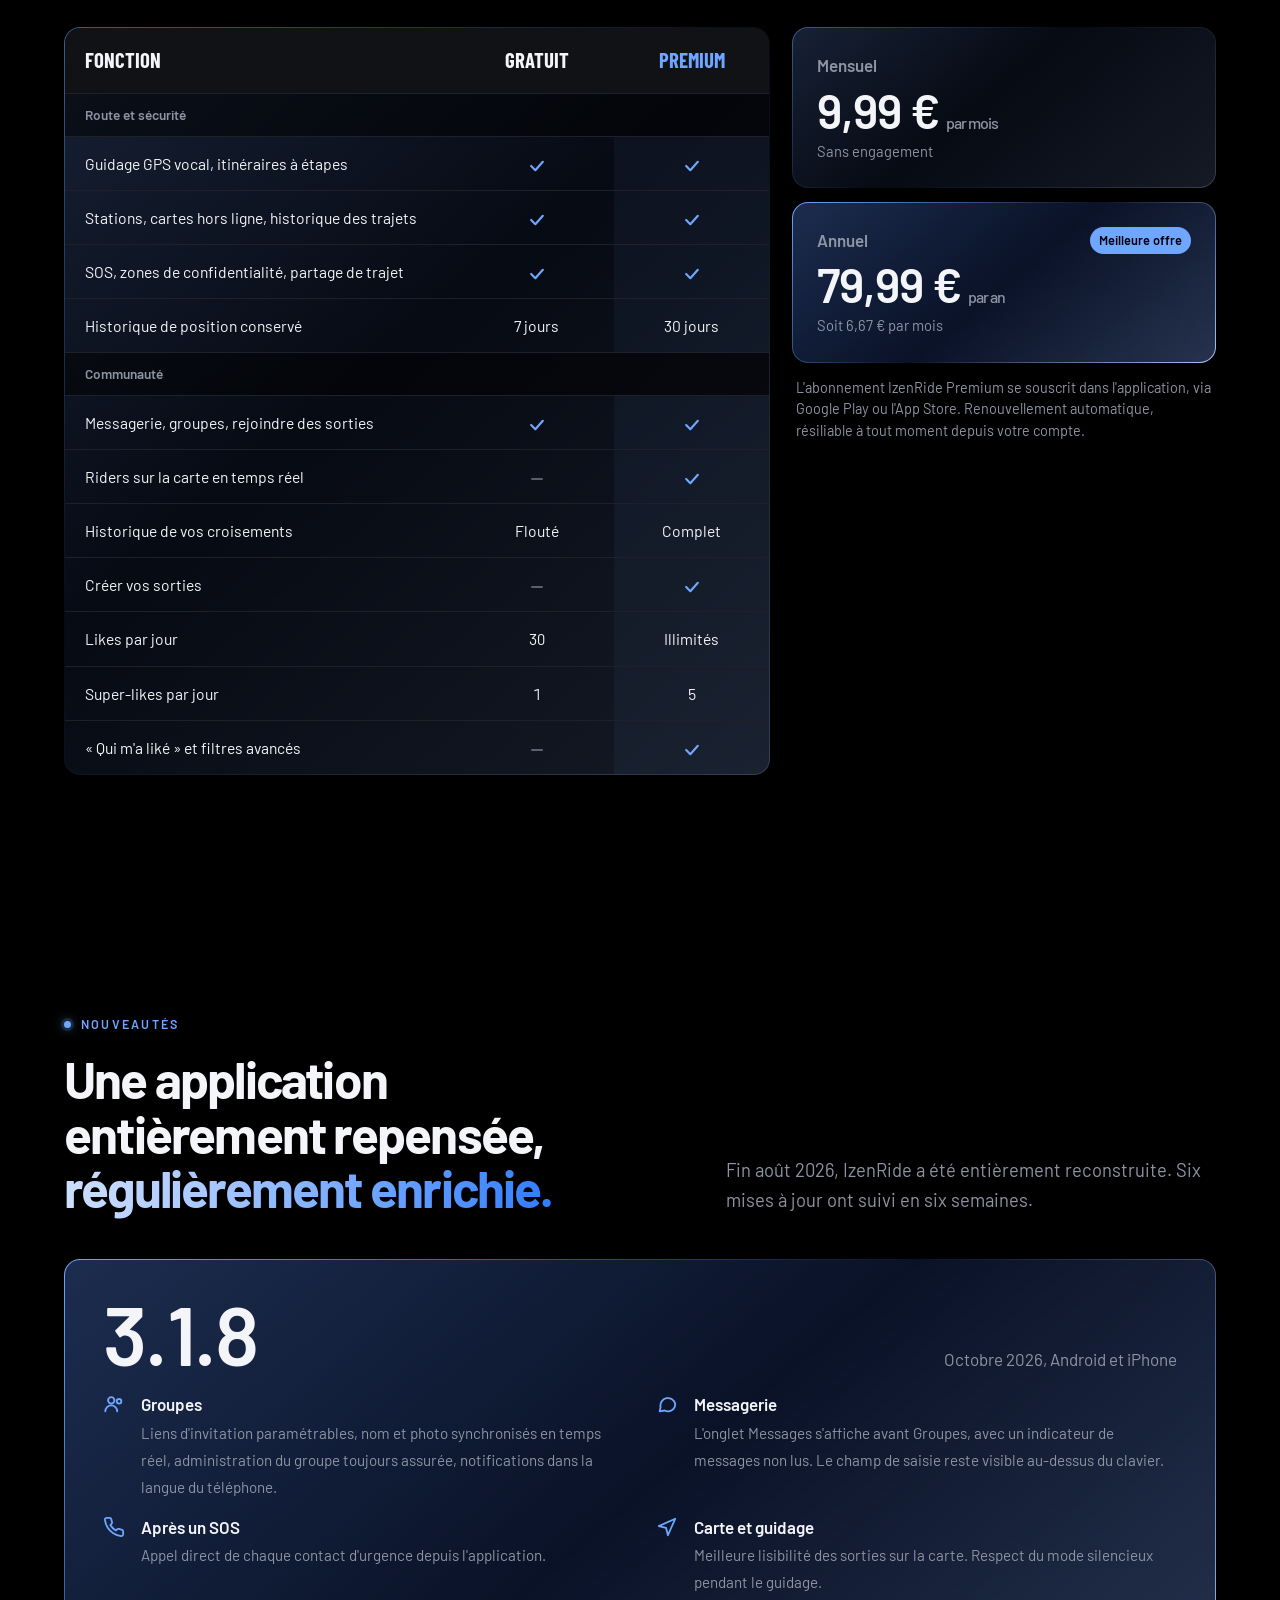
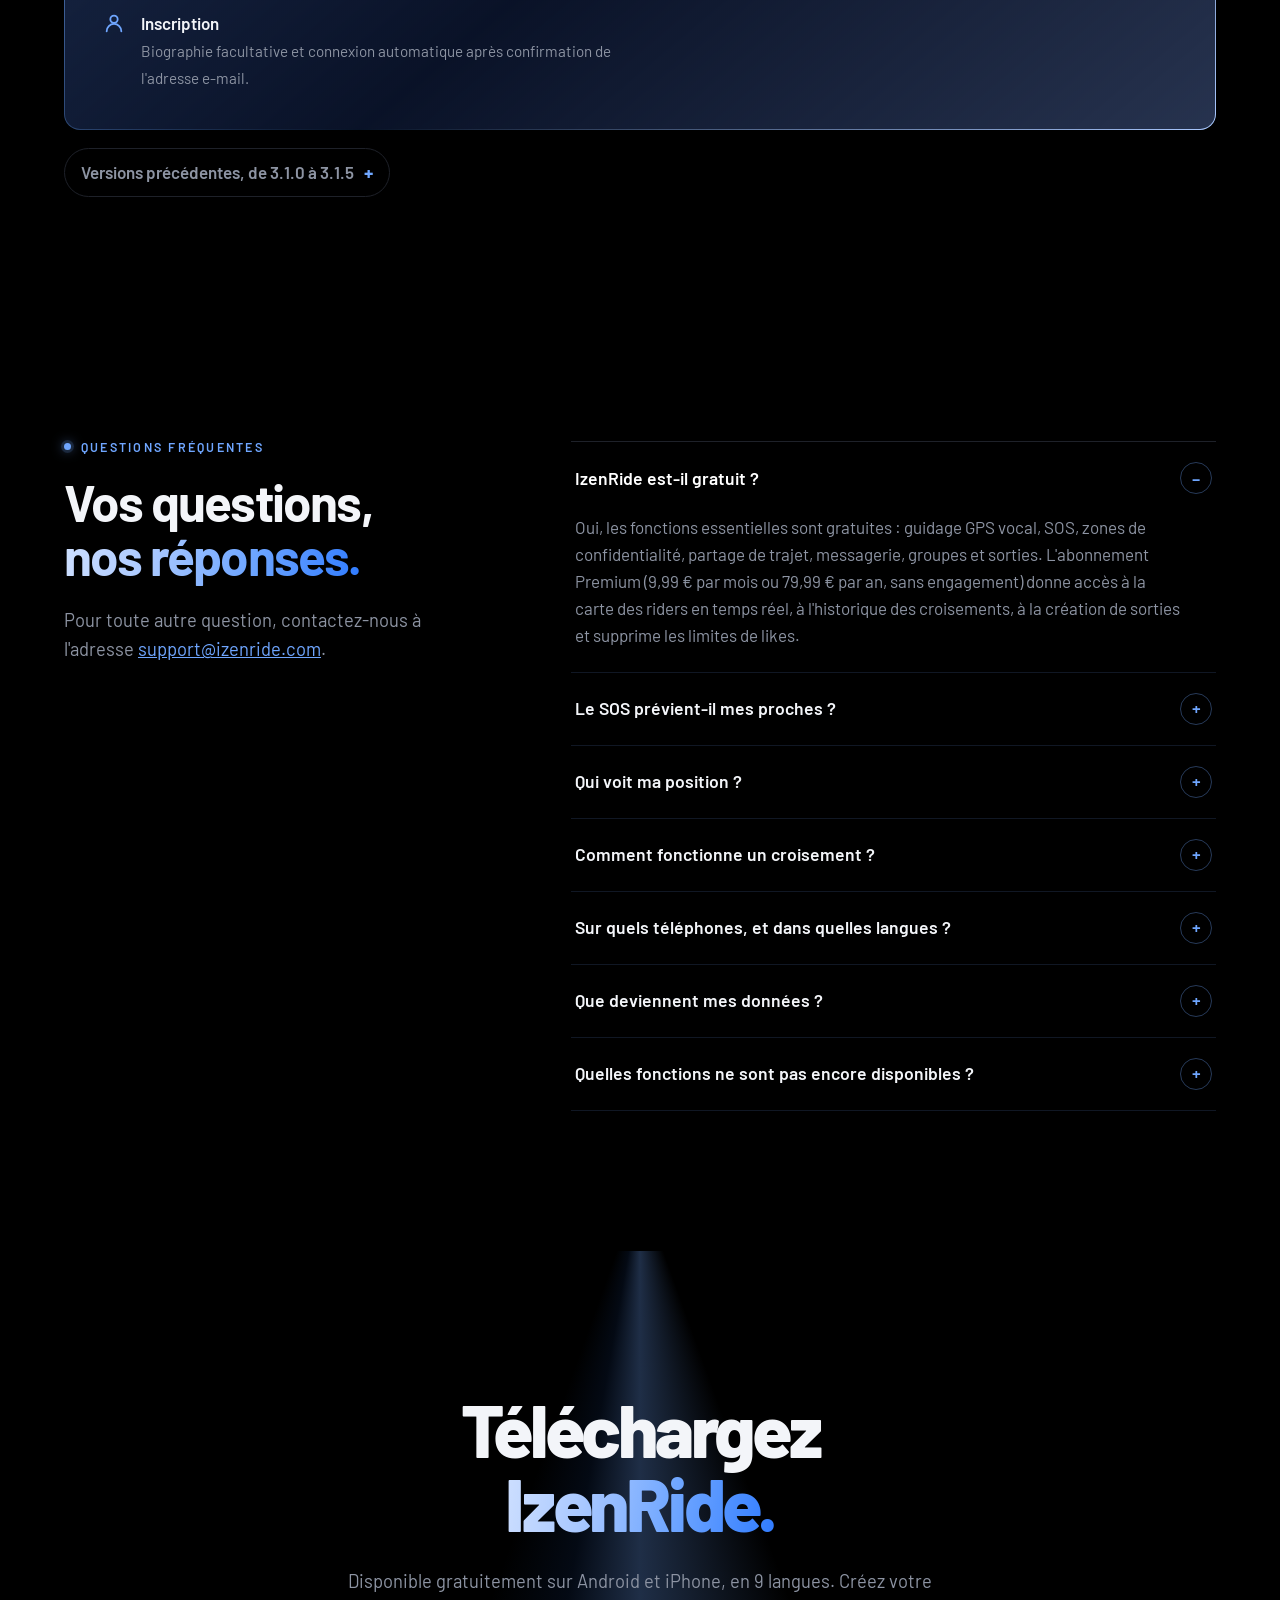
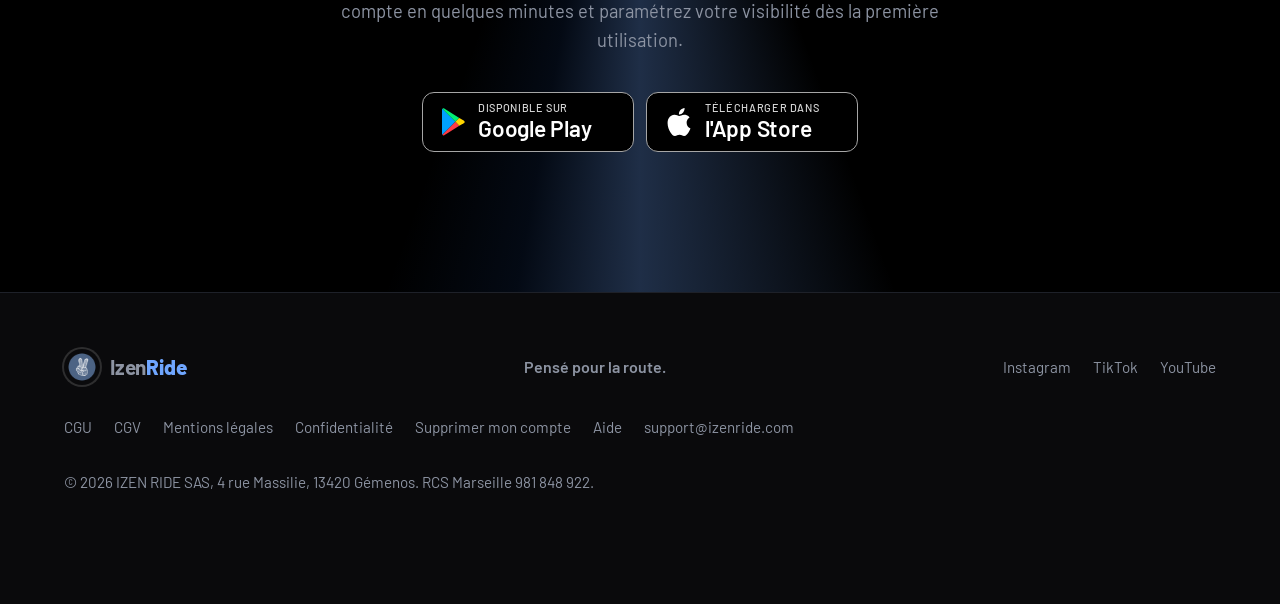
==== commit 4ed71ec3: "Fusion des correctifs SEO dans le design v2 Co-Authored-By: Claude Opus 5.5 <noreply@anthropic.com> " ====
--- a/index.html
+++ b/index.html
@@ -25,9 +25,10 @@
 <link rel="icon" href="/favicon.ico" sizes="any">
 <link rel="icon" type="image/png" sizes="32x32" href="assets/img/favicon-32.png">
 <link rel="apple-touch-icon" href="assets/img/apple-touch-icon.png">
-<link rel="preload" href="assets/fonts/barlow-latin-700-normal.woff2" as="font" type="font/woff2" crossorigin>
+<link rel="preload" href="assets/fonts/barlow-latin-800-normal.woff2" as="font" type="font/woff2" crossorigin>
 <link rel="stylesheet" href="assets/css/fonts.css?v=20261020">
 <link rel="stylesheet" href="assets/css/site.css?v=20261102">
+<link rel="stylesheet" href="assets/css/v2.css?v=20261029">
 <script type="application/ld+json">
 {
  "@context": "https://schema.org",
@@ -273,13 +274,19 @@
     </div>
   </section>
 
+  <div class="wrap proof">
+    <div class="proof-item"><svg viewBox="0 0 24 24" fill="none" stroke="currentColor" stroke-width="2" stroke-linejoin="round" aria-hidden="true"><path d="m3 11 18-8-8 18-2-8-8-2Z"/></svg><div><b>GPS moto gratuit</b><span>Guidage vocal, sans abonnement</span></div></div>
+    <div class="proof-item"><svg viewBox="0 0 24 24" fill="none" stroke="currentColor" stroke-width="2" stroke-linecap="round" aria-hidden="true"><circle cx="7" cy="7" r="3"/><circle cx="17" cy="17" r="3"/><path d="M9.5 9.5l5 5"/></svg><div><b>Croisements</b><span>Retrouvez les riders croisés sur la route</span></div></div>
+    <div class="proof-item"><svg viewBox="0 0 24 24" fill="none" stroke="currentColor" stroke-width="2" stroke-linejoin="round" aria-hidden="true"><path d="M12 3 4 6v6c0 4.5 3.4 8.3 8 9 4.6-.7 8-4.5 8-9V6l-8-3Z"/><path d="M12 8v5M12 16h.01" stroke-linecap="round"/></svg><div><b>SOS et partage de trajet</b><span>Alerte aux membres proches, suivi pour vos proches</span></div></div>
+  </div>
+
   <!-- ===== Navigation ===== -->
   <section class="band" id="navigation" aria-labelledby="nav-title" data-step="Navigation">
     <div class="wrap">
       <div class="sec-lead">
         <div class="head">
           <span class="kicker"><svg viewBox="0 0 24 24" fill="none" stroke="currentColor" stroke-width="2" stroke-linejoin="round" aria-hidden="true"><path d="m3 11 18-8-8 18-2-8-8-2Z"/></svg>Navigation</span>
-          <h2 id="nav-title">Un GPS conçu pour la moto, inclus gratuitement.</h2>
+          <h2 id="nav-title">Un GPS conçu pour la moto, <span class="hl">inclus gratuitement.</span></h2>
         </div>
         <p class="lede">Le guidage vocal virage par virage est accessible à l'ensemble des membres, sans abonnement, et disponible dans votre langue.</p>
       </div>
@@ -327,7 +334,7 @@
       <div class="sec-lead">
         <div class="head">
           <span class="kicker"><svg viewBox="0 0 24 24" fill="none" stroke="currentColor" stroke-width="2" stroke-linecap="round" aria-hidden="true"><circle cx="9" cy="8" r="3.5"/><path d="M2.5 20a6.5 6.5 0 0 1 13 0"/><circle cx="17.5" cy="9" r="2.5"/><path d="M16 14.2a5 5 0 0 1 6 4.8"/></svg>La communauté</span>
-          <h2 id="com-title">La communauté moto de votre région.</h2>
+          <h2 id="com-title">La communauté moto <span class="hl">de votre région.</span></h2>
         </div>
         <p class="lede">Rencontrez des riders qui partagent votre pratique, organisez vos sorties et retrouvez-vous sur la route. Seules les personnes avec lesquelles vous êtes en relation peuvent vous écrire.</p>
       </div>
@@ -413,7 +420,7 @@
       <div class="sec-lead">
         <div class="head">
           <span class="kicker"><svg viewBox="0 0 24 24" fill="none" stroke="currentColor" stroke-width="2" stroke-linejoin="round" aria-hidden="true"><path d="M12 3 4 6v6c0 4.5 3.4 8.3 8 9 4.6-.7 8-4.5 8-9V6l-8-3Z"/></svg>Sécurité</span>
-          <h2 id="securite-title">Votre sécurité, à chaque trajet.</h2>
+          <h2 id="securite-title">Votre sécurité, <span class="hl">à chaque trajet.</span></h2>
         </div>
         <p class="lede">Fonctions incluses pour l'ensemble des membres. Vous gardez le contrôle des informations visibles par les autres.</p>
       </div>
@@ -501,7 +508,7 @@
     <div class="wrap">
       <div class="head" style="margin-inline:auto;text-align:center;justify-items:center">
         <span class="kicker"><svg viewBox="0 0 24 24" fill="none" stroke="currentColor" stroke-width="2" aria-hidden="true"><rect x="6" y="2.5" width="12" height="19" rx="3"/><path d="M10.5 18.5h3" stroke-linecap="round"/></svg>Aperçu de l'application</span>
-        <h2 id="ecrans-title">L'application en images</h2>
+        <h2 id="ecrans-title">L'application <span class="hl">en images.</span></h2>
         <p class="lede">Captures d'écran de l'application (version 3.1.9, compte de démonstration). Faites défiler avec la souris, le doigt ou les flèches du clavier.</p>
       </div>
       <div class="carousel" id="carousel" role="region" aria-roledescription="carrousel" aria-label="Écrans de l'application" tabindex="0"></div>
@@ -520,7 +527,7 @@
       <div class="sec-lead">
         <div class="head">
           <span class="kicker"><svg viewBox="0 0 24 24" fill="none" stroke="currentColor" stroke-width="2" stroke-linejoin="round" aria-hidden="true"><path d="M3 8l4 4 5-7 5 7 4-4-2 11H5L3 8Z"/></svg>Sans engagement</span>
-          <h2 id="premium-title">L'essentiel est gratuit.</h2>
+          <h2 id="premium-title">L'essentiel <span class="hl">est gratuit.</span></h2>
         </div>
         <p class="lede">Guidage GPS, SOS, zones de confidentialité, messagerie et sorties sont inclus gratuitement. L'abonnement Premium donne accès à la carte des riders, à l'historique des croisements et à la création de sorties.</p>
       </div>
@@ -561,7 +568,7 @@
       <div class="sec-lead">
         <div class="head">
           <span class="kicker"><svg viewBox="0 0 24 24" fill="none" stroke="currentColor" stroke-width="2" stroke-linecap="round" stroke-linejoin="round" aria-hidden="true"><path d="M12 3v3M12 18v3M3 12h3M18 12h3M5.6 5.6l2.1 2.1M16.3 16.3l2.1 2.1M5.6 18.4l2.1-2.1M16.3 7.7l2.1-2.1"/></svg>Nouveautés</span>
-          <h2 id="new-title">Une application entièrement repensée, régulièrement enrichie.</h2>
+          <h2 id="new-title">Une application entièrement repensée, <span class="hl">régulièrement enrichie.</span></h2>
         </div>
         <p class="lede">Fin août 2026, IzenRide a été entièrement reconstruite. Six mises à jour ont suivi en six semaines.</p>
       </div>
@@ -597,7 +604,7 @@
     <div class="wrap faq-layout">
       <div class="head">
         <span class="kicker"><svg viewBox="0 0 24 24" fill="none" stroke="currentColor" stroke-width="2" stroke-linecap="round" aria-hidden="true"><circle cx="12" cy="12" r="9"/><path d="M9.5 9a2.5 2.5 0 1 1 3.5 2.3c-.6.3-1 .9-1 1.6v.6M12 17v.01"/></svg>Questions fréquentes</span>
-        <h2 id="faq-title">Vos questions, nos réponses</h2>
+        <h2 id="faq-title">Vos questions, <span class="hl">nos réponses.</span></h2>
         <p class="lede">Pour toute autre question, contactez-nous à l'adresse <a href="mailto:support@izenride.com">support@izenride.com</a>.</p>
       </div>
       <div class="faq">
@@ -615,7 +622,7 @@
   <!-- ===== Téléchargement ===== -->
   <section class="band get" id="telecharger" aria-labelledby="get-title" data-step="Arrivée">
     <div class="wrap">
-      <h2 id="get-title">Téléchargez<br>IzenRide.</h2>
+      <h2 id="get-title">Téléchargez<br><span class="hl">IzenRide.</span></h2>
       <p class="lede">Disponible gratuitement sur Android et iPhone, en 9 langues. Créez votre compte en quelques minutes et paramétrez votre visibilité dès la première utilisation.</p>
       <div class="ctas">
         <a class="store" href="https://play.google.com/store/apps/details?id=com.izenride.app" rel="noopener">
@@ -663,5 +670,6 @@
 </footer>
 
 <script src="assets/js/site.js?v=20261020"></script>
+<script src="assets/js/fx.js?v=20261029" defer></script>
 </body>
 </html>
--- a/assets/css/v2.css
+++ b/assets/css/v2.css
@@ -0,0 +1,100 @@
+/* ==========================================================================
+   IzenRide v2 – couche d'amélioration (octobre 2026)
+   Inspirée de la direction izeninfo.fr, déclinée dans l'identité IzenRide :
+   noir + bleu uniquement, Barlow, sobriété premium.
+   Chargée après site.css : ne fait que surcharger.
+   ========================================================================== */
+@font-face{font-family:'Barlow';font-style:normal;font-weight:800;font-display:swap;src:url(../fonts/barlow-latin-800-normal.woff2) format('woff2')}
+
+:root{
+  --hl:linear-gradient(100deg,#CFE0FF 0%,#A9C8FF 30%,#6FA6FF 62%,#2F7BFF 100%);
+  --edge:linear-gradient(140deg,rgba(111,166,255,.55),rgba(47,123,255,.07) 45%,rgba(169,200,255,.32));
+  --glass:rgba(8,11,20,.72);
+}
+
+/* ---------- Fond : halos bleus très discrets ---------- */
+body{background:
+  radial-gradient(900px 600px at 85% 8%,rgba(47,123,255,.07),transparent 70%),
+  radial-gradient(800px 700px at 0% 55%,rgba(47,123,255,.05),transparent 70%),
+  var(--night)}
+
+/* ---------- Typographie ---------- */
+.hero h1{font-weight:800;letter-spacing:-.045em;font-size:clamp(3.2rem,7vw,6.2rem);line-height:.94}
+.hero h1 .l2,h2 .hl,.hl{
+  background:var(--hl);-webkit-background-clip:text;background-clip:text;color:transparent;
+  font-weight:inherit;font-style:normal;padding-bottom:.06em}
+.hero h1 .l2{font-weight:800}
+h2{font-weight:700;letter-spacing:-.035em}
+.get h2{font-weight:800;letter-spacing:-.045em}
+
+/* Kicker : point lumineux bleu, capitales espacées */
+.kicker{color:var(--glow);font:600 .78rem/1 var(--body);letter-spacing:.18em;gap:10px}
+.kicker::before{width:7px;height:7px;border-radius:50%;background:var(--glow);box-shadow:0 0 0 3px rgba(111,166,255,.16),0 0 12px rgba(111,166,255,.8)}
+
+/* En-têtes de section : titre à gauche, chapô à droite (déjà en grille) */
+.sec-lead{align-items:end}
+.sec-lead > .lede,.sec-lead > p{justify-self:end;max-width:30em}
+
+/* ---------- Boutons ---------- */
+.btn{border-radius:12px;transition:transform .2s cubic-bezier(.2,.8,.2,1),box-shadow .2s,background .2s,border-color .2s}
+.btn-primary{background:linear-gradient(100deg,#1A55C4,#1F63E0 45%,#2563EB);color:#fff;
+  box-shadow:0 14px 40px -14px rgba(47,123,255,.95),inset 0 1px 0 rgba(255,255,255,.18)}
+.btn-primary:hover{background:linear-gradient(100deg,#1F63E0,#2563EB);transform:translateY(-2px);
+  box-shadow:0 18px 48px -14px rgba(47,123,255,1),inset 0 1px 0 rgba(255,255,255,.22)}
+.btn-ghost{background:rgba(255,255,255,.02);border-color:rgba(169,200,255,.28)}
+.btn-ghost:hover{border-color:var(--trail);background:rgba(111,166,255,.06);transform:translateY(-2px)}
+.btn .arr{transition:transform .2s}.btn:hover .arr{transform:translateX(3px)}
+
+/* ---------- Cartes en verre à bordure dégradée + halo qui suit la souris ---------- */
+.panel,.tile,.tier,.feat,.price-card,.xblock,.current,.cmp-wrap,.pledge-card,.proof-item{
+  position:relative;border:1px solid transparent!important;
+  background:linear-gradient(var(--glass),var(--glass)) padding-box,var(--edge) border-box!important;
+  box-shadow:none;isolation:isolate}
+.tier.plus,.current,.price-card.best{
+  background:linear-gradient(rgba(10,18,40,.82),rgba(10,18,40,.82)) padding-box,
+  linear-gradient(140deg,#6FA6FF,rgba(47,123,255,.15) 50%,#A9C8FF) border-box!important}
+.fx-spot::after{content:"";position:absolute;inset:0;border-radius:inherit;pointer-events:none;z-index:-1;opacity:0;transition:opacity .3s;
+  background:radial-gradient(380px circle at var(--mx,50%) var(--my,50%),rgba(111,166,255,.13),transparent 60%)}
+.fx-spot:hover::after{opacity:1}
+.feat,.tile,.panel{transition:transform .3s cubic-bezier(.2,.8,.2,1)}
+@media (hover:hover){.feat:hover,.tile:hover{transform:translateY(-3px)}}
+.feat .fi,.checks .ic{color:var(--glow)}
+.feat .fi{background:rgba(111,166,255,.10);box-shadow:inset 0 0 0 1px rgba(111,166,255,.22)}
+
+/* ---------- Bandeau d'atouts sous le hero ---------- */
+.proof{position:relative;z-index:2;display:grid;grid-template-columns:repeat(3,minmax(0,1fr));gap:14px;margin-top:-6px;padding-bottom:clamp(40px,6vw,72px)}
+.proof-item{display:grid;grid-template-columns:36px 1fr;gap:12px;align-items:center;padding:16px 18px;border-radius:14px}
+.proof-item svg{width:22px;height:22px;color:var(--glow);justify-self:center}
+.proof-item b{display:block;font-weight:600;font-size:1rem;line-height:1.2}
+.proof-item span{display:block;color:var(--mute);font-size:.9rem;line-height:1.3;margin-top:2px}
+@media (max-width:820px){.proof{grid-template-columns:1fr}}
+
+/* ---------- Champ de particules (fond, sous le contenu) ---------- */
+#fxField{position:fixed;inset:0;width:100%;height:100%;z-index:0;pointer-events:none;opacity:0;transition:opacity .8s ease}
+#fxField.on{opacity:1}
+main,.band,footer{position:relative;z-index:1}
+.band{background:transparent!important}
+.trust,.roads{background:rgba(10,10,12,.55)!important}
+
+/* ---------- Apparitions au défilement (seulement si le JS est actif) ---------- */
+.fx .rv{opacity:0;transform:translateY(26px);transition:opacity .8s cubic-bezier(.2,.8,.2,1),transform .8s cubic-bezier(.2,.8,.2,1)}
+.fx .rv.in{opacity:1;transform:none}
+.fx .rv.d1{transition-delay:.08s}.fx .rv.d2{transition-delay:.16s}.fx .rv.d3{transition-delay:.24s}
+
+/* ---------- Écrans : halo plus marqué ---------- */
+.phone{box-shadow:0 0 0 1px rgba(255,255,255,.22),0 0 70px -6px rgba(47,123,255,.5),0 40px 90px -30px rgba(0,0,0,.95)}
+
+/* ---------- FAQ ---------- */
+.faq details{border-color:rgba(111,166,255,.14)}
+.faq summary::after{border-color:rgba(111,166,255,.35)}
+.faq details[open] summary{color:#fff}
+
+/* ---------- Téléchargement : faisceau plus présent ---------- */
+.get::before{background:conic-gradient(from 160deg at 50% 0%,transparent 0deg,rgba(111,166,255,.28) 20deg,rgba(47,123,255,.08) 30deg,transparent 40deg)}
+
+/* ---------- Accessibilité / sobriété ---------- */
+@media (prefers-reduced-motion:reduce){
+  .fx .rv{opacity:1;transform:none;transition:none}
+  #fxField{display:none}
+  .btn:hover,.feat:hover,.tile:hover{transform:none}
+}
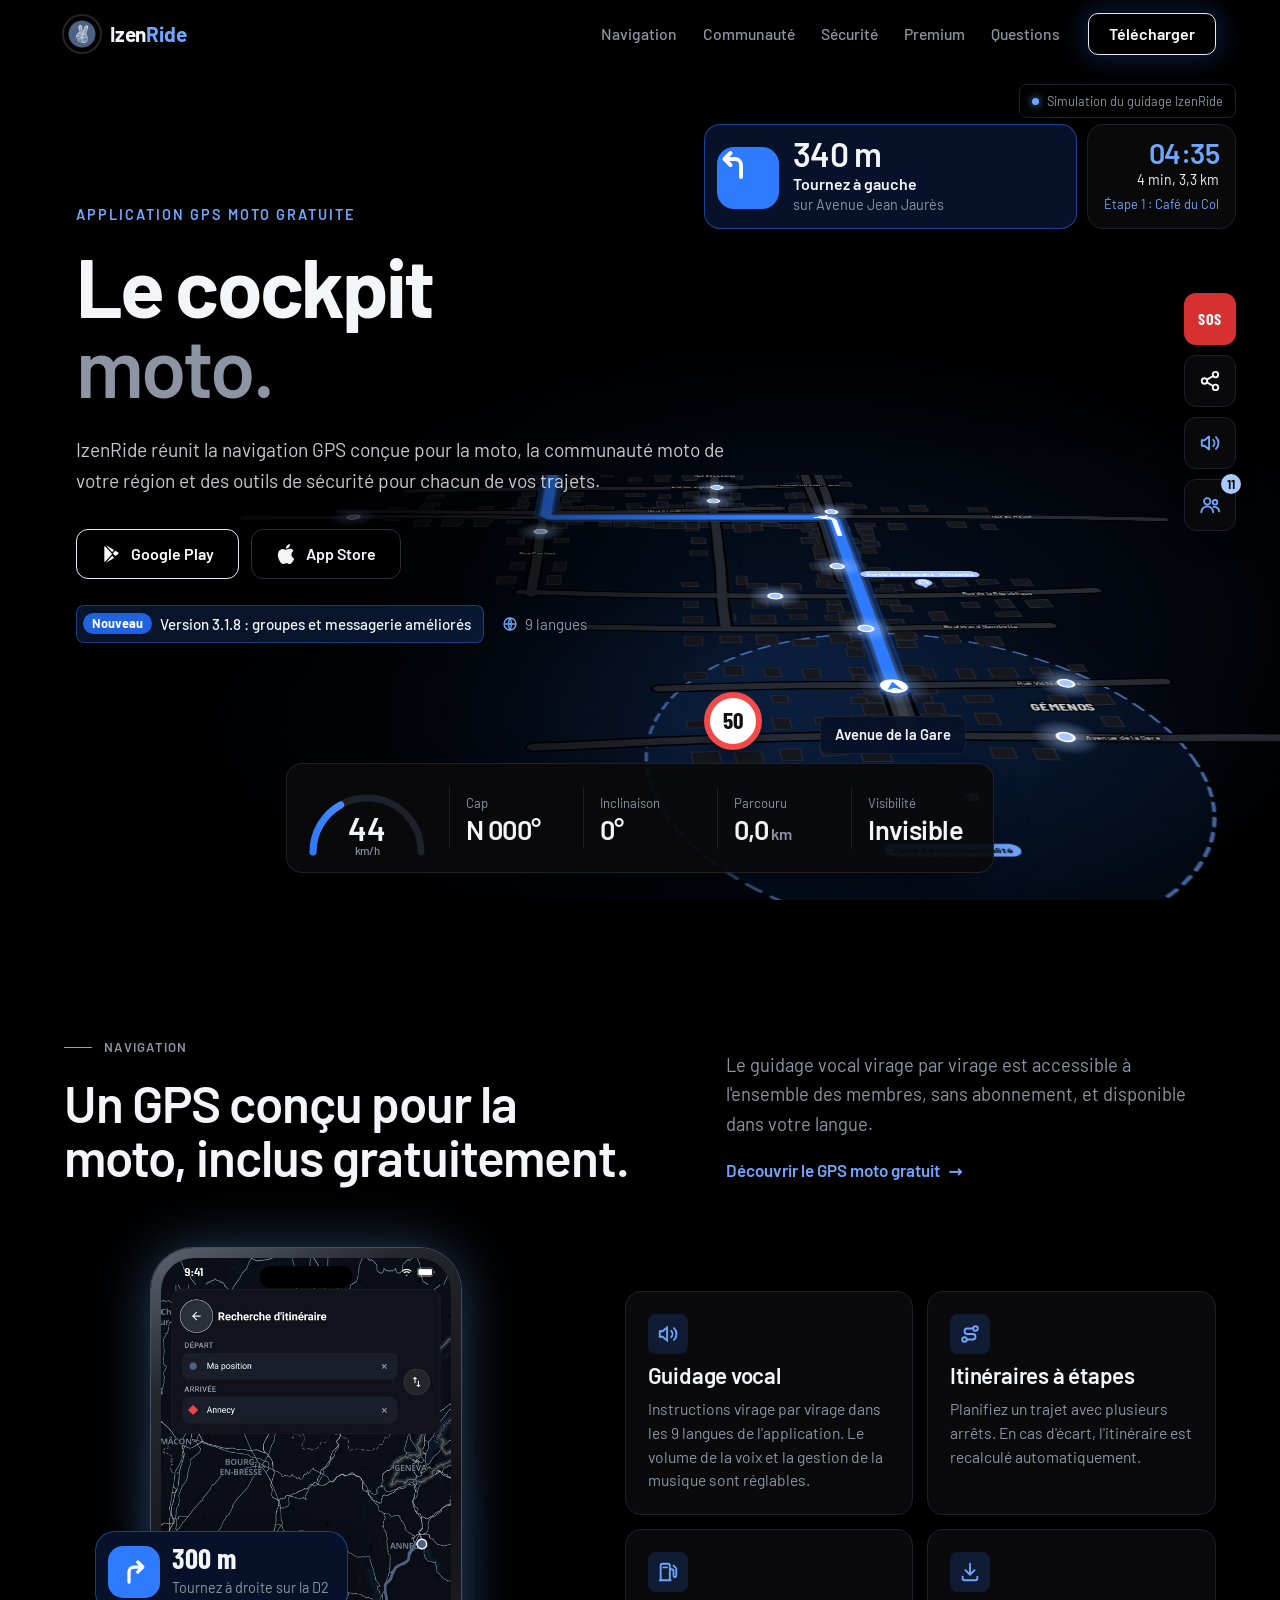
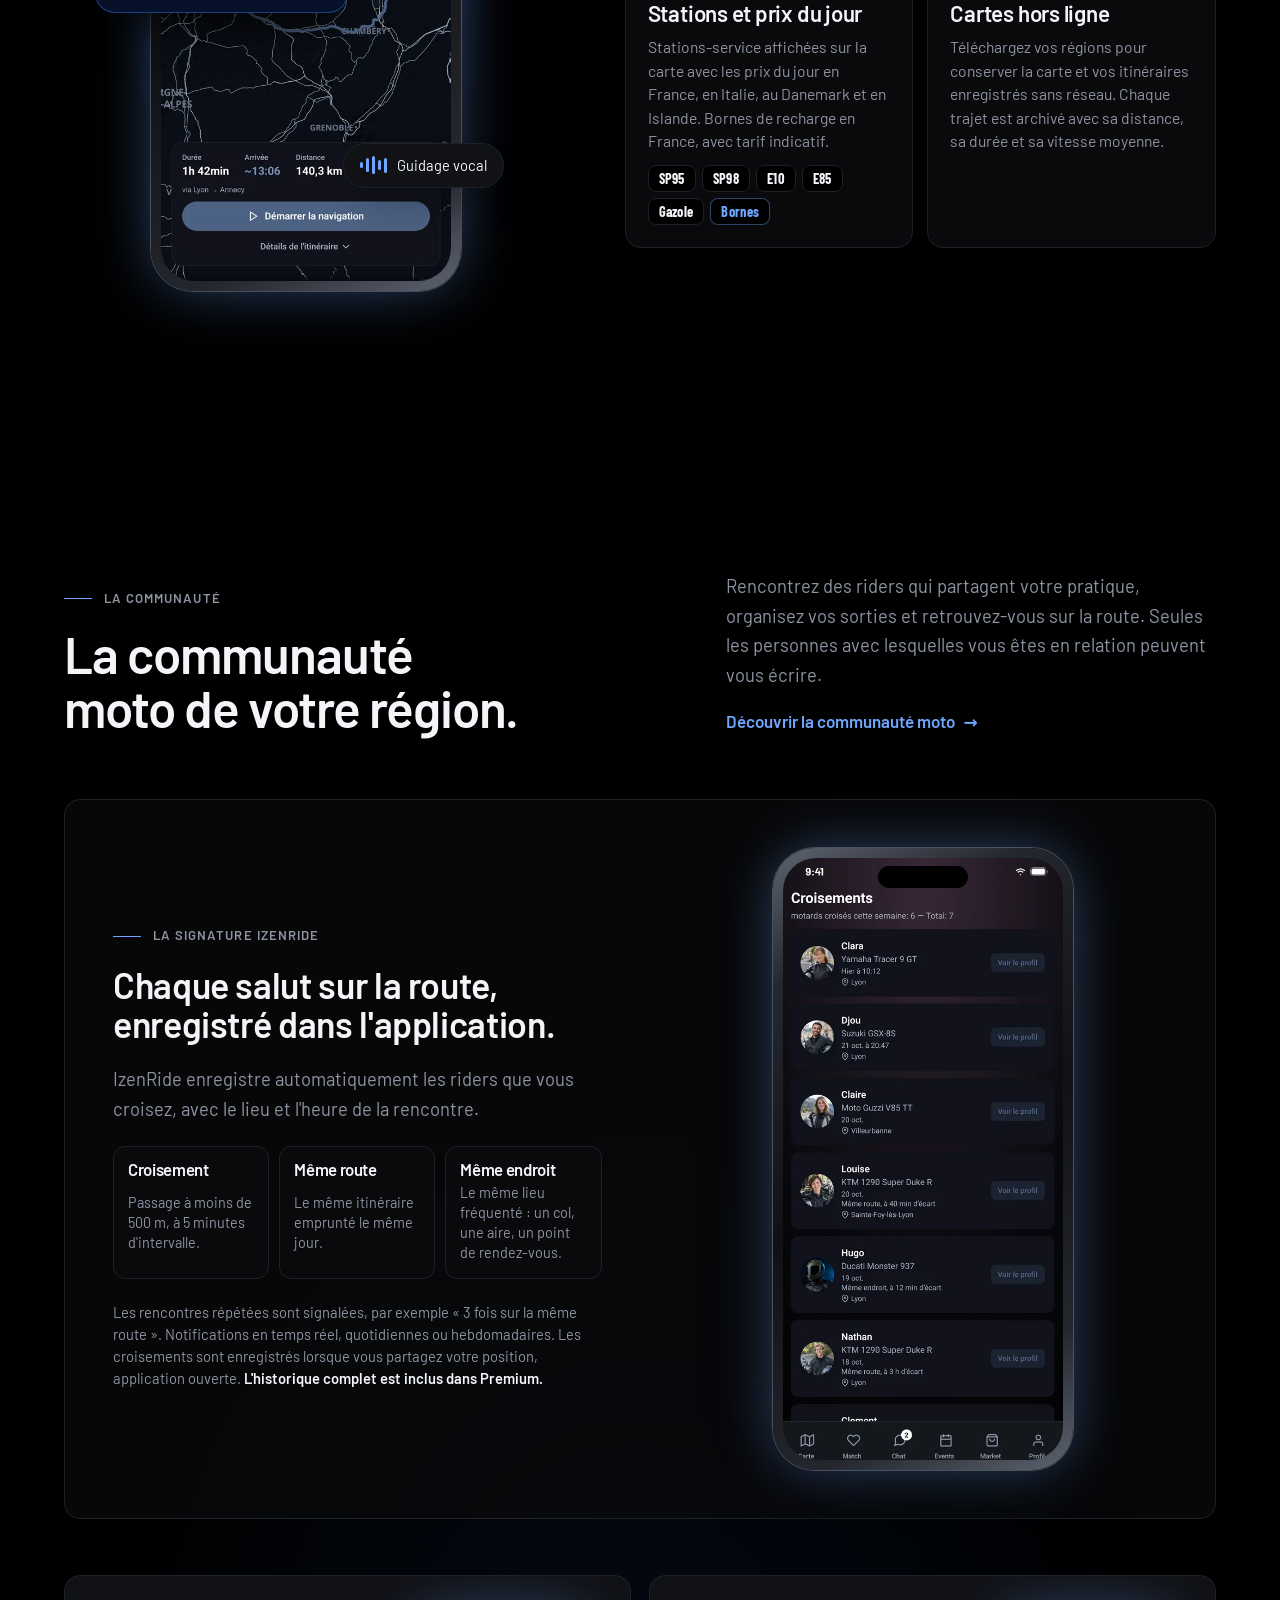
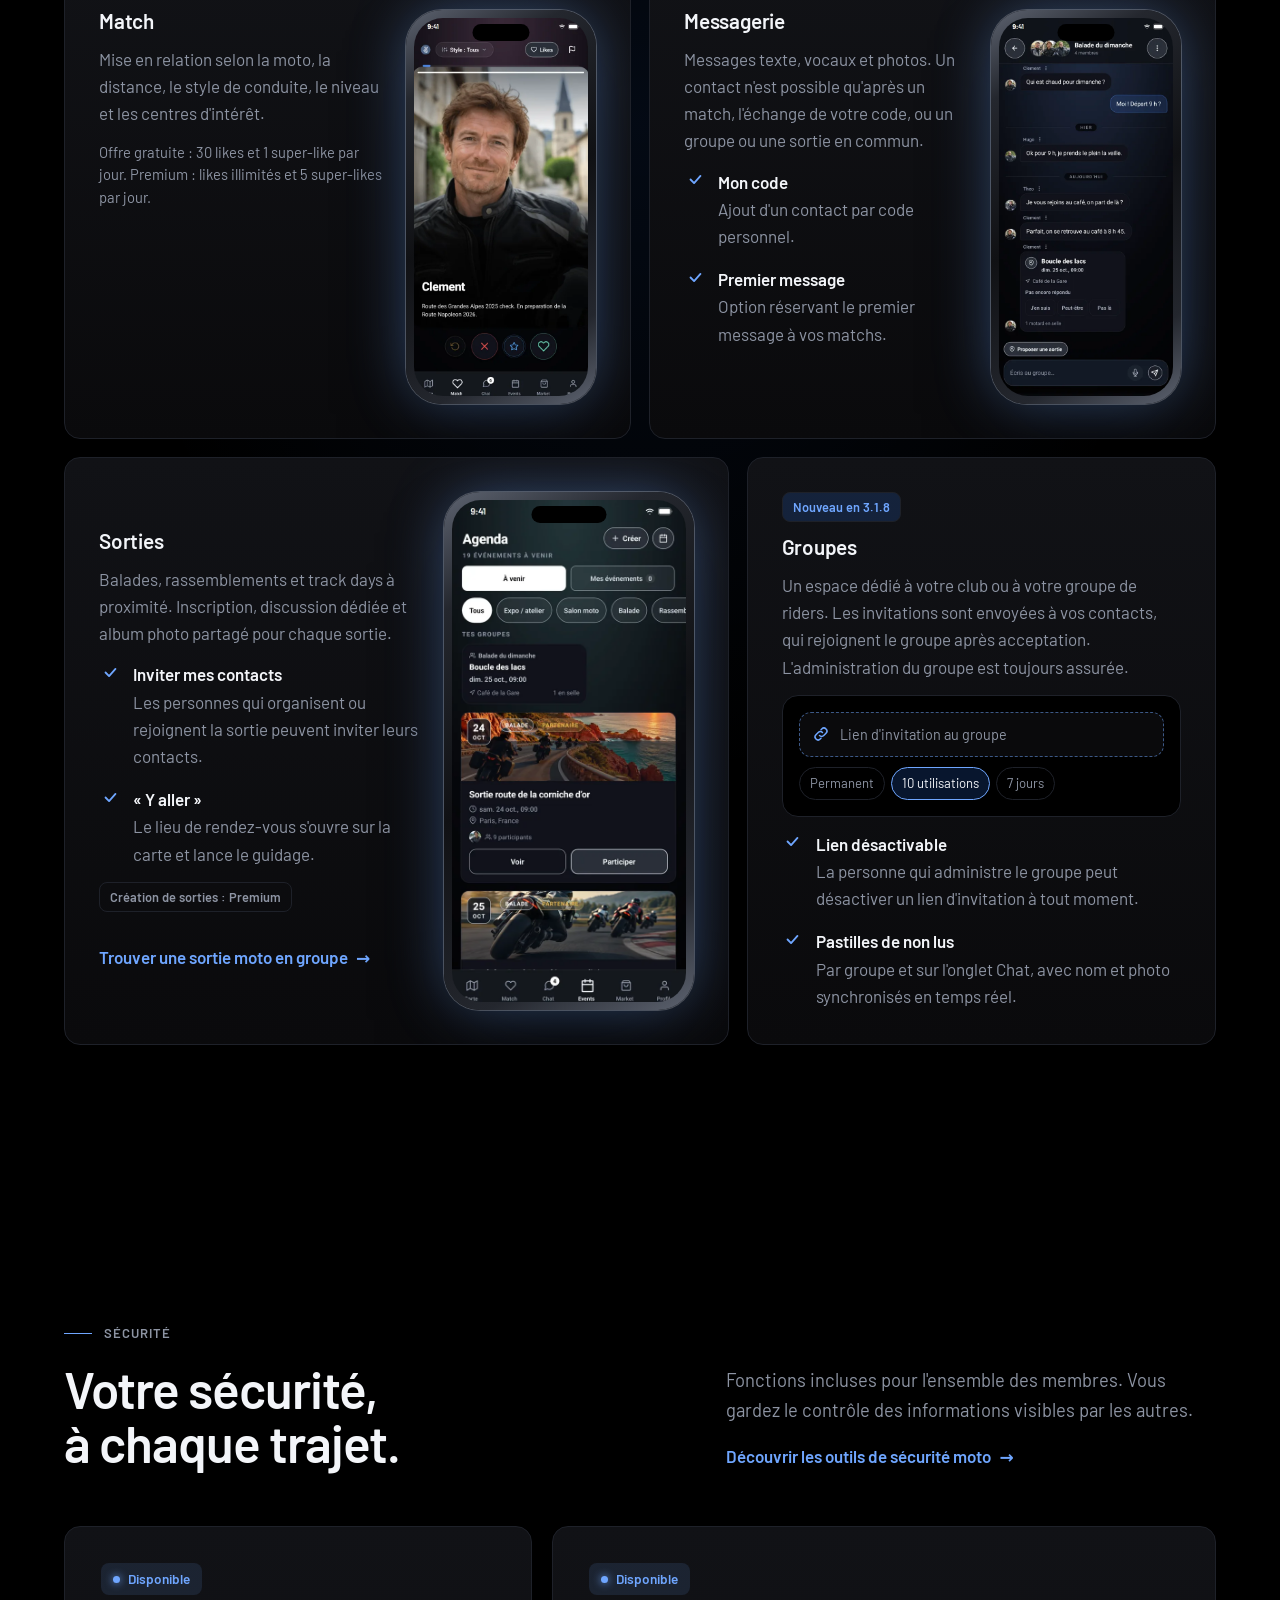
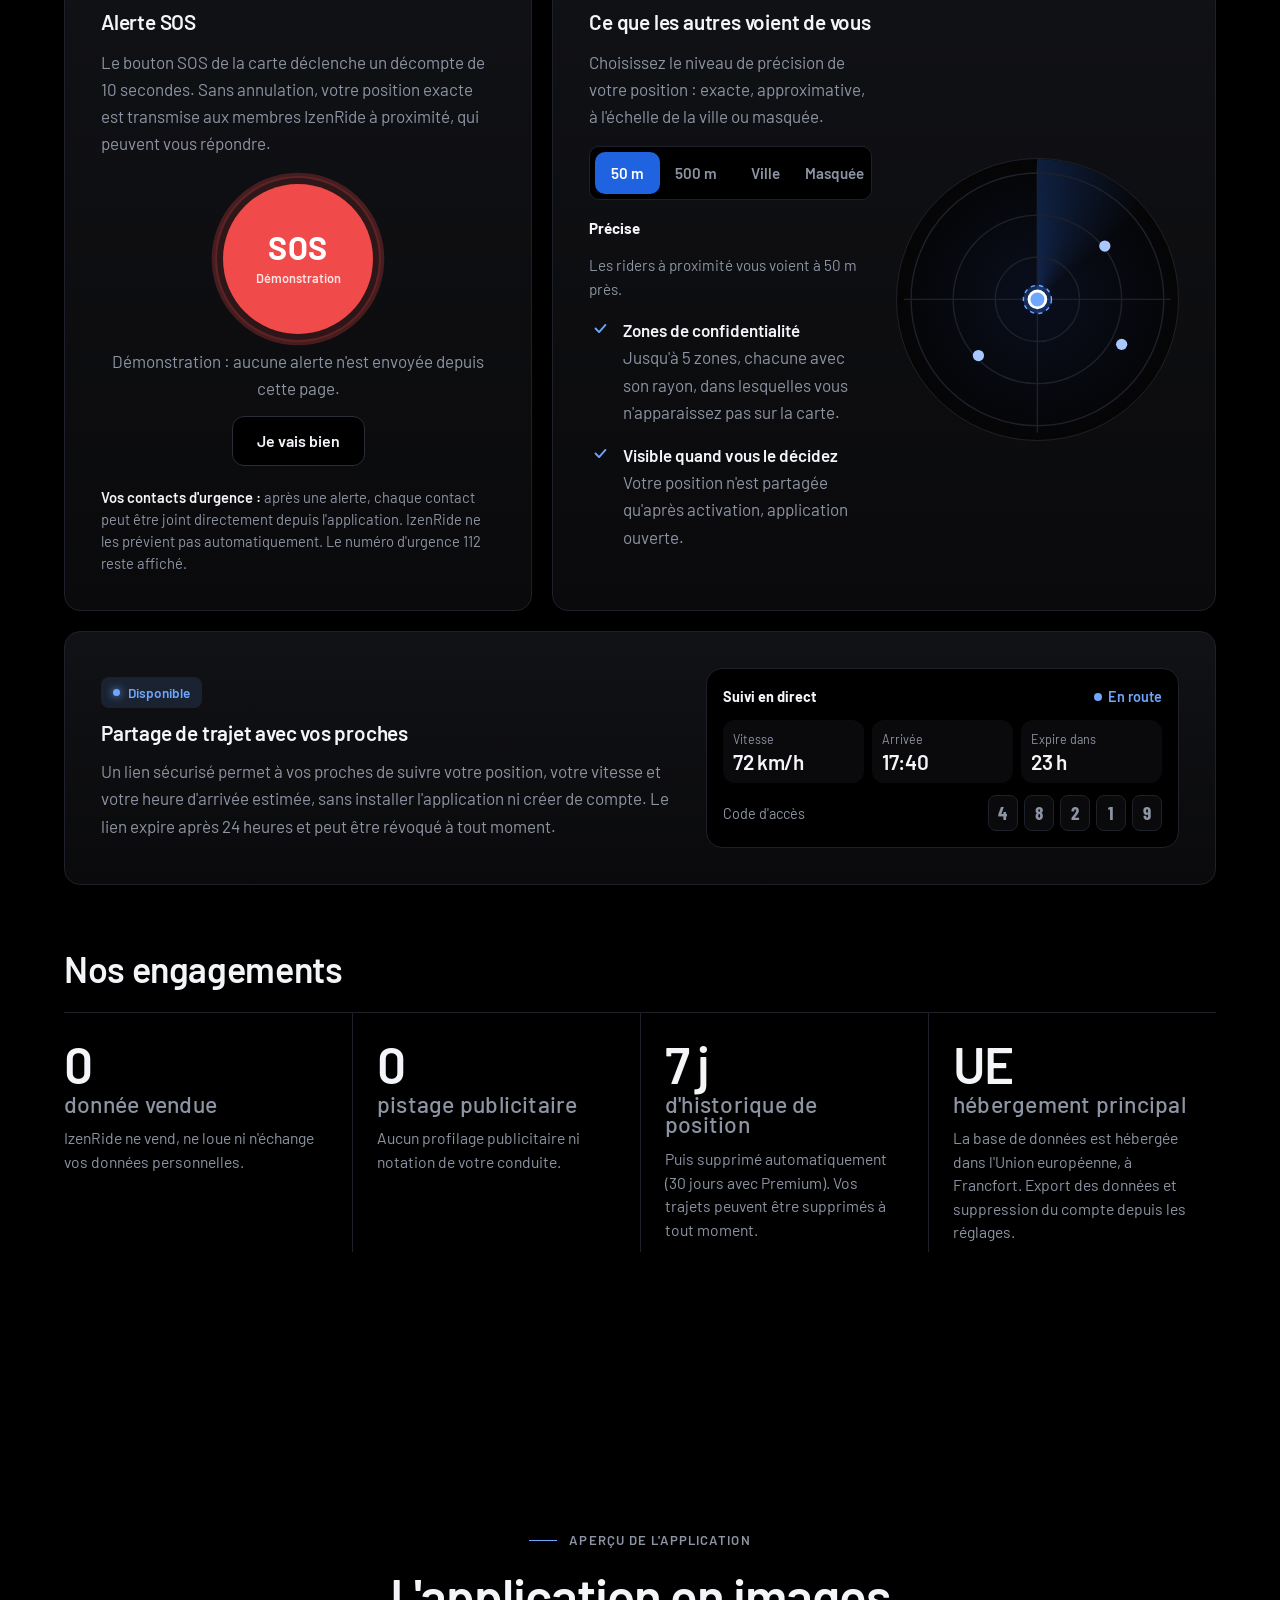
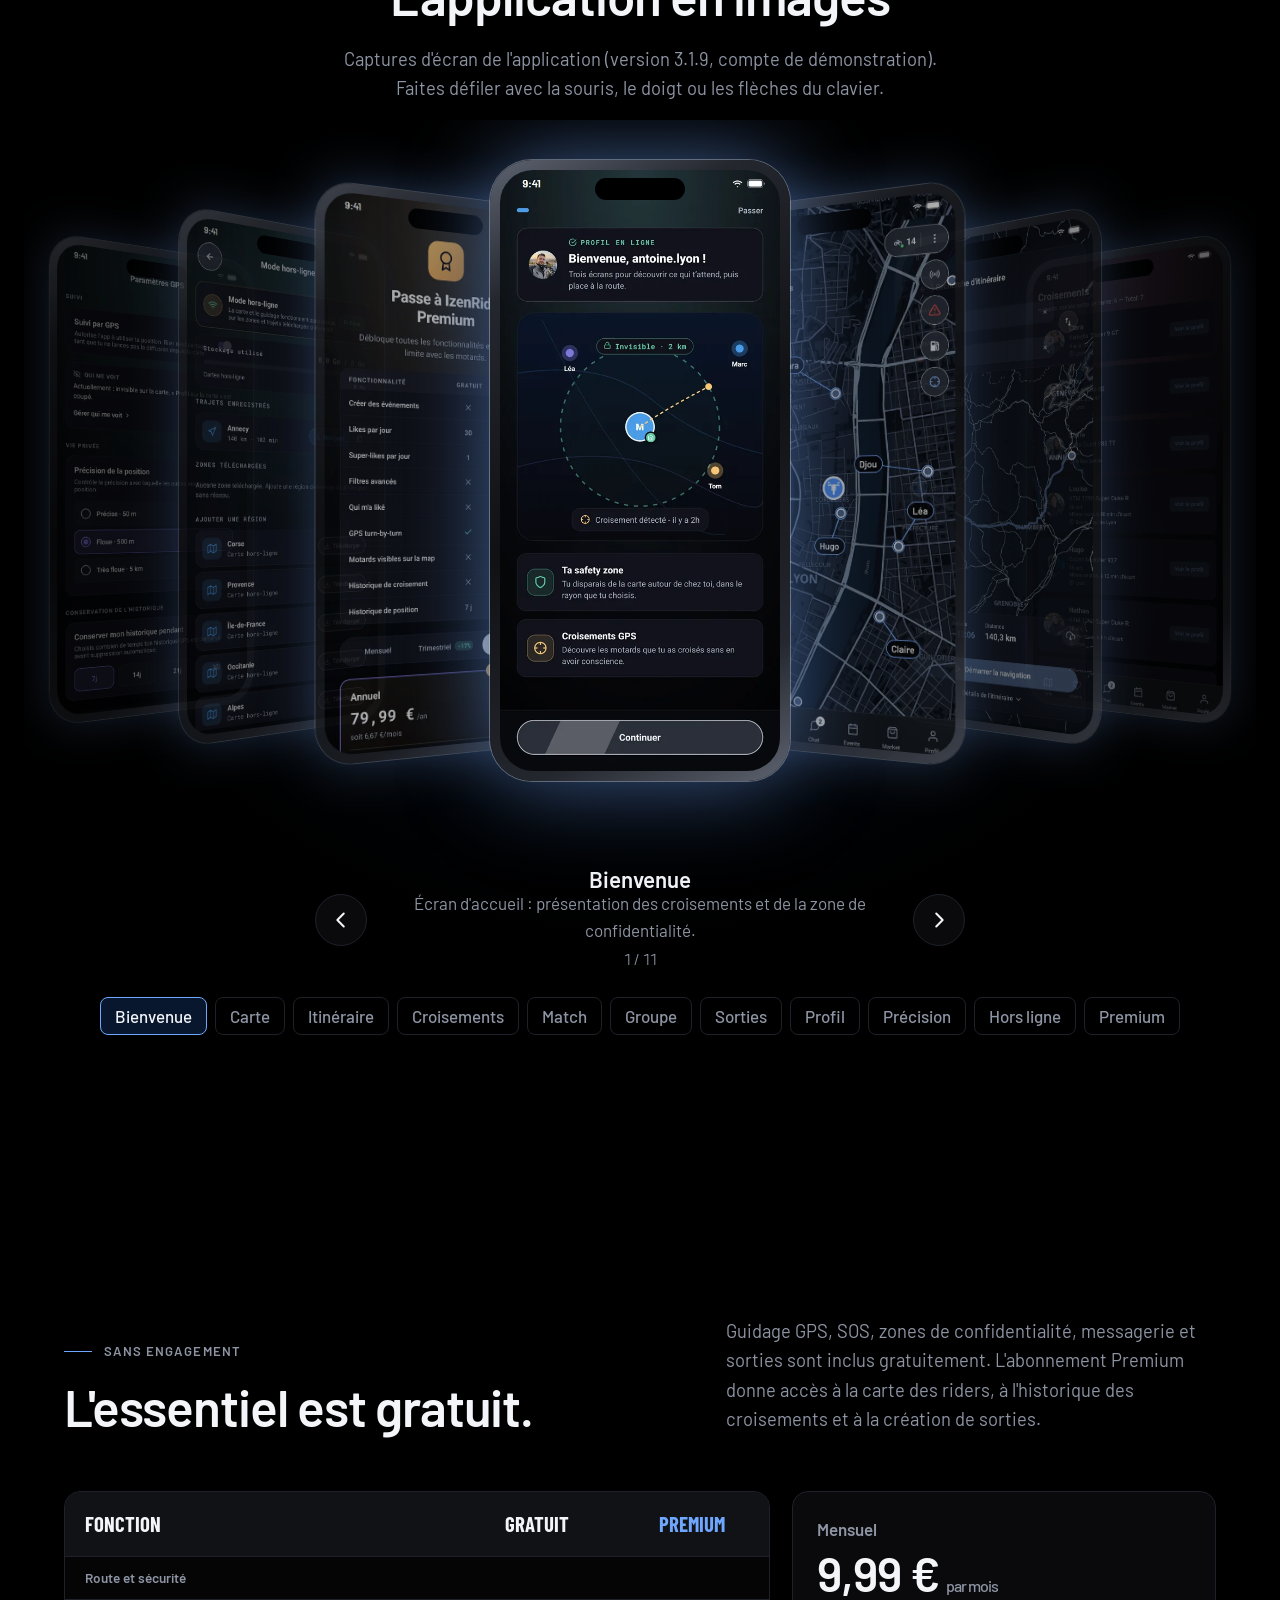
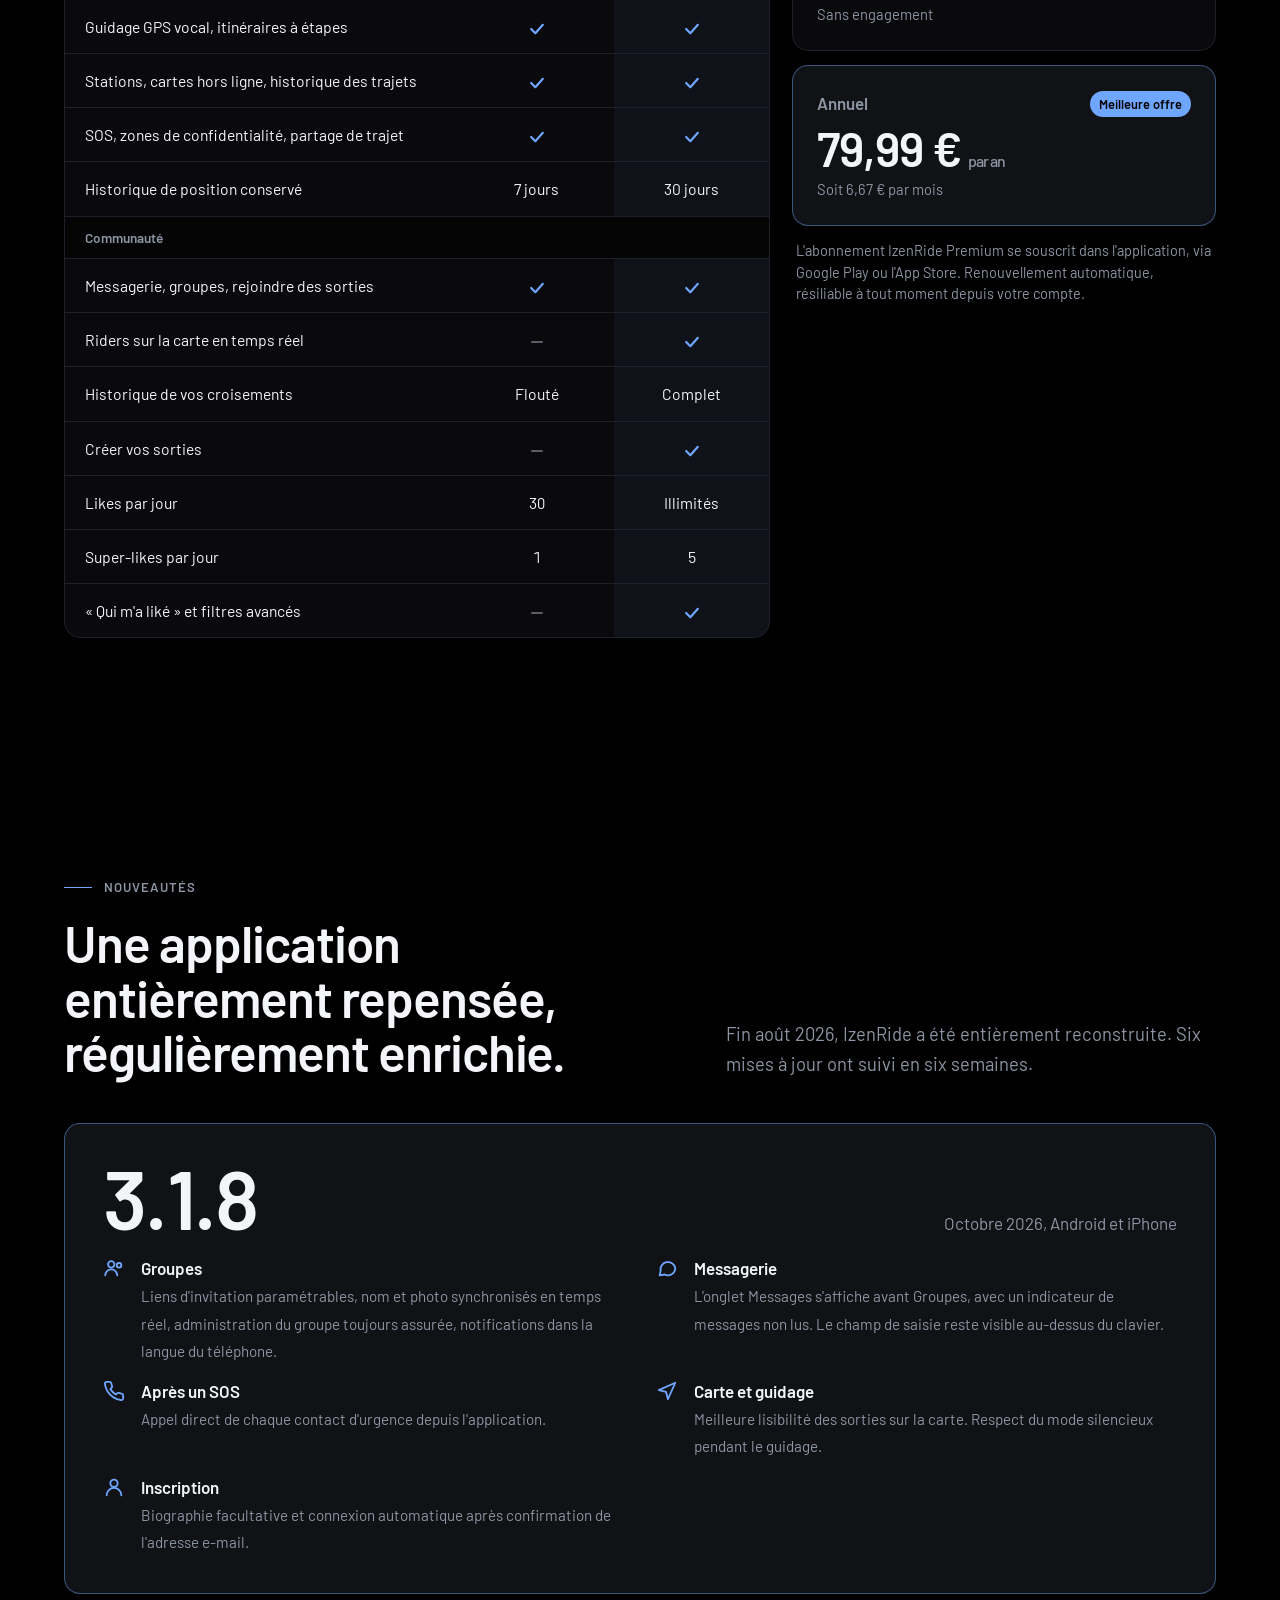
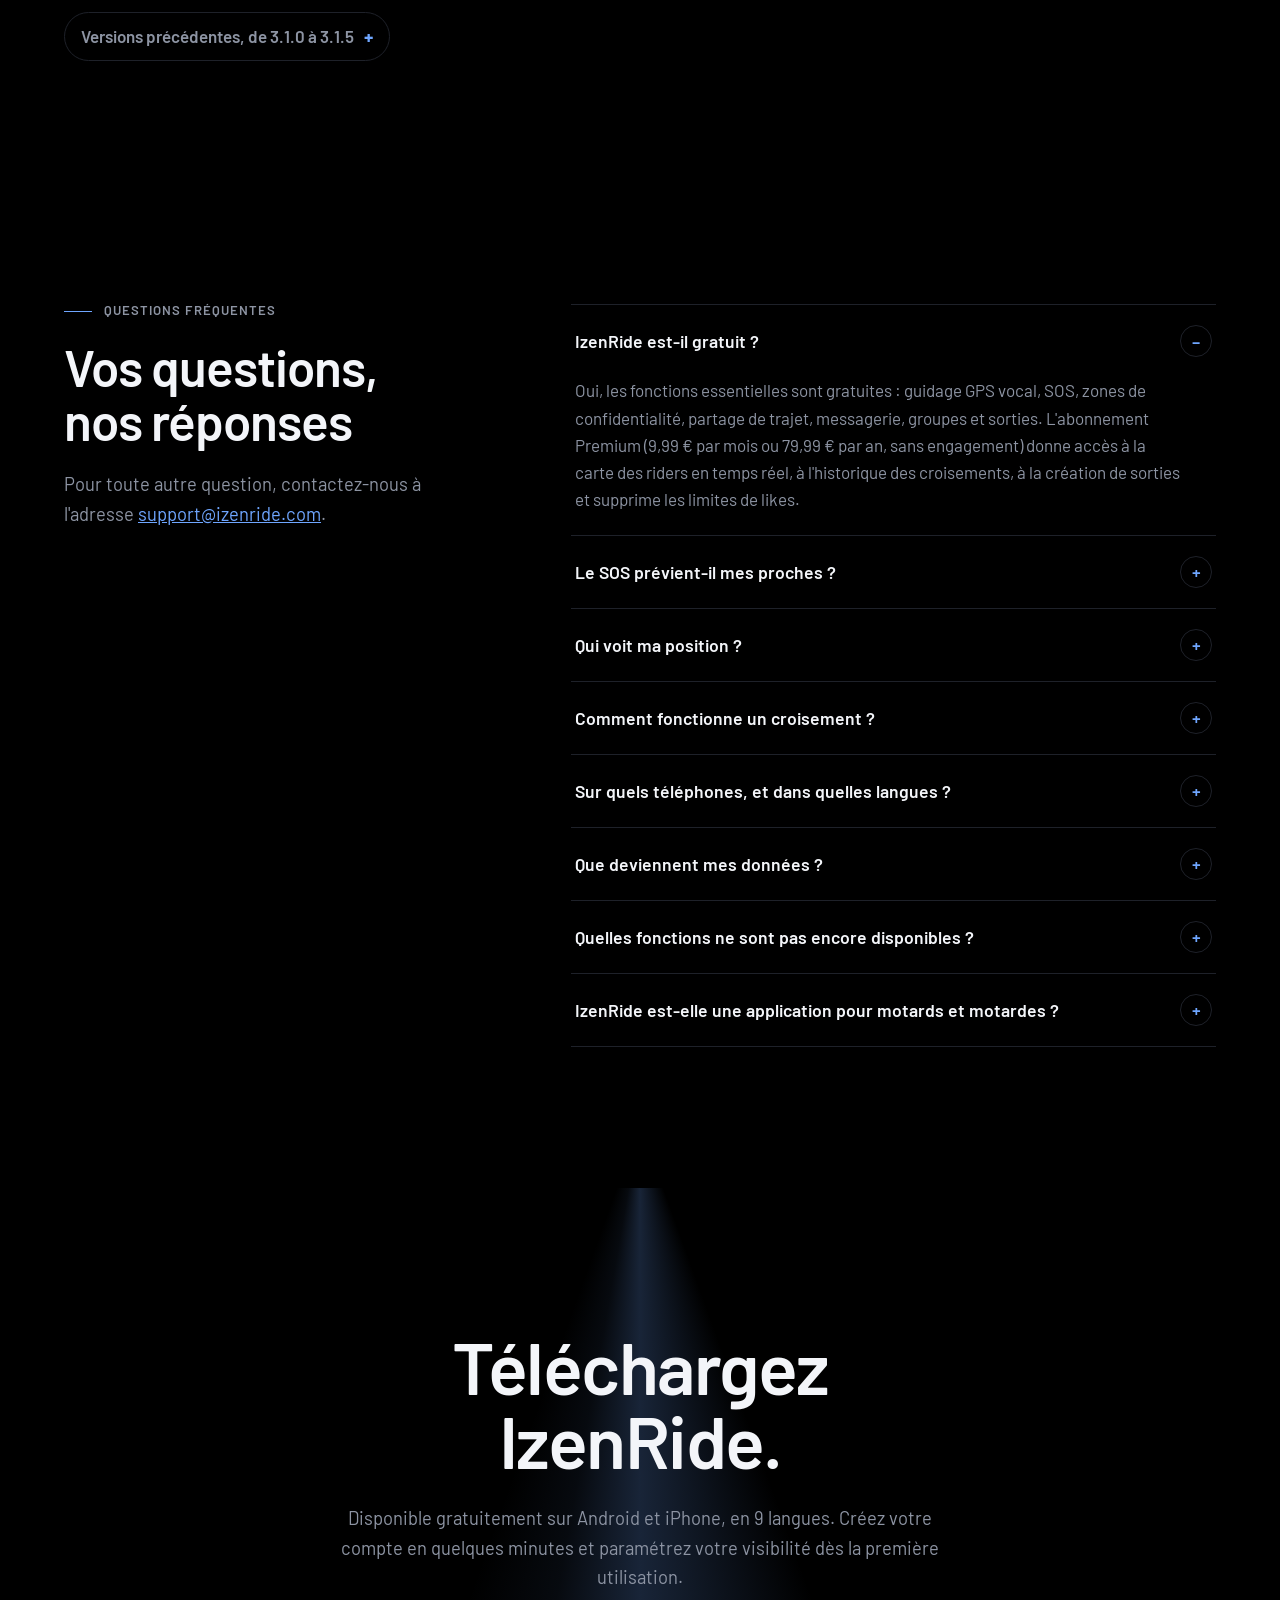
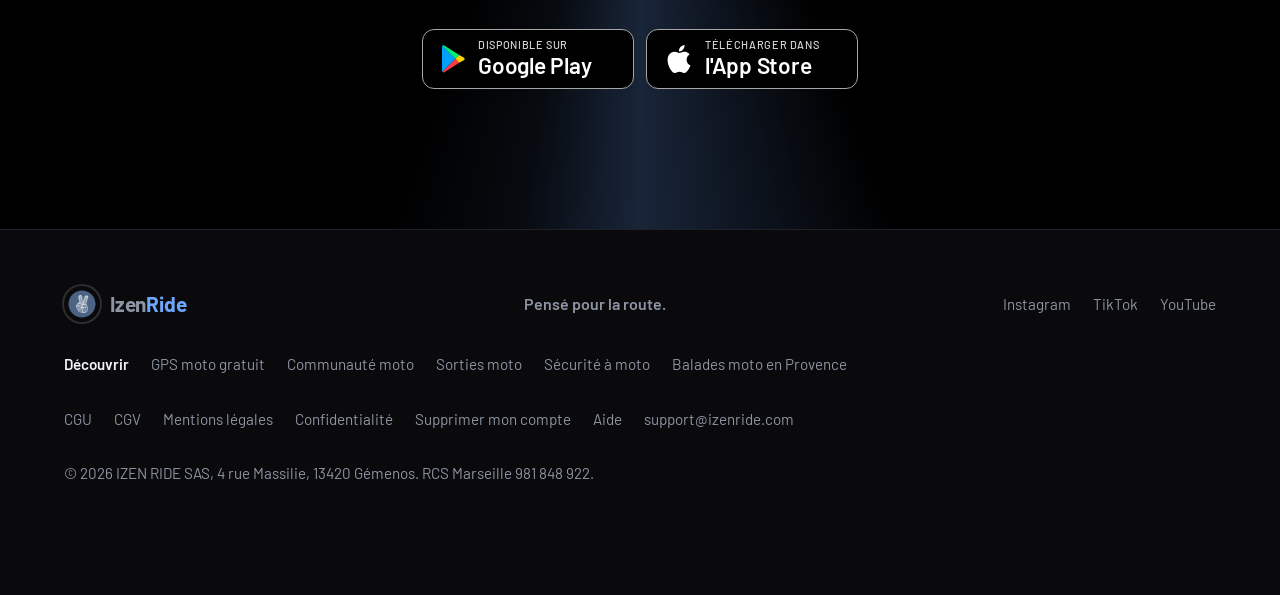
==== commit d1d54a8a: "SEO : 5 pages de contenu (GPS moto gratuit, communauté, sorties, sécurité, balades en Provence), mai" ====
--- a/index.html
+++ b/index.html
@@ -3,9 +3,10 @@
 <head>
 <meta charset="utf-8">
 <meta name="viewport" content="width=device-width, initial-scale=1, viewport-fit=cover">
-<title>IzenRide : GPS moto, communauté et sécurité | Application gratuite</title>
+<title>IzenRide : application GPS moto gratuite, communauté et SOS</title>
 <link rel="canonical" href="https://izenride.fr/">
 <meta name="description" content="Application GPS moto gratuite : guidage vocal, itinéraires, croisements entre riders, sorties en groupe et alerte SOS. Sur Android et iPhone.">
+<meta name="robots" content="max-image-preview:large">
 <meta name="theme-color" content="#000000">
 <meta property="og:type" content="website">
 <meta property="og:title" content="IzenRide, le cockpit moto">
@@ -25,10 +26,9 @@
 <link rel="icon" href="/favicon.ico" sizes="any">
 <link rel="icon" type="image/png" sizes="32x32" href="assets/img/favicon-32.png">
 <link rel="apple-touch-icon" href="assets/img/apple-touch-icon.png">
-<link rel="preload" href="assets/fonts/barlow-latin-800-normal.woff2" as="font" type="font/woff2" crossorigin>
+<link rel="preload" href="assets/fonts/barlow-latin-700-normal.woff2" as="font" type="font/woff2" crossorigin>
 <link rel="stylesheet" href="assets/css/fonts.css?v=20261020">
-<link rel="stylesheet" href="assets/css/site.css?v=20261102">
-<link rel="stylesheet" href="assets/css/v2.css?v=20261029">
+<link rel="stylesheet" href="assets/css/site.css?v=20261102b">
 <script type="application/ld+json">
 {
  "@context": "https://schema.org",
@@ -87,14 +87,24 @@
    "name": "IzenRide",
    "operatingSystem": "Android, iOS",
    "applicationCategory": "TravelApplication",
-   "inLanguage": ["fr","en","de","es","it","nl","pl","ro","el"],
+   "inLanguage": [
+    "fr",
+    "en",
+    "de",
+    "es",
+    "it",
+    "nl",
+    "pl",
+    "ro",
+    "el"
+   ],
    "description": "Application GPS moto gratuite : guidage vocal, itinéraires à étapes, croisements entre riders, messagerie, sorties en groupe et alerte SOS.",
    "url": "https://izenride.fr/",
    "image": "https://izenride.fr/assets/img/og-izenride.jpg",
    "screenshot": [
-    "https://izenride.fr/assets/screens/v319-carte.webp",
-    "https://izenride.fr/assets/screens/v319-itineraire.webp",
-    "https://izenride.fr/assets/screens/v319-croisements.webp"
+    "https://izenride.fr/assets/screens/v319b-carte.webp",
+    "https://izenride.fr/assets/screens/v319b-itineraire.webp",
+    "https://izenride.fr/assets/screens/v319b-croisements.webp"
    ],
    "publisher": {
     "@id": "https://izenride.fr/#org"
@@ -168,6 +178,14 @@
       "@type": "Answer",
       "text": "L'application ne détecte pas les chutes : l'alerte SOS se déclenche manuellement. Aucune alerte automatique n'est envoyée à vos proches. Les signalements de dangers entre membres ne sont pas encore disponibles."
      }
+    },
+    {
+     "@type": "Question",
+     "name": "IzenRide est-elle une application pour motards et motardes ?",
+     "acceptedAnswer": {
+      "@type": "Answer",
+      "text": "Oui. IzenRide s'adresse à toutes les personnes qui roulent à moto, quelle que soit leur pratique : balade, route, piste ou trajets du quotidien. Le guidage GPS, la communauté et les outils de sécurité sont conçus pour la moto."
+     }
     }
    ]
   }
@@ -274,26 +292,23 @@
     </div>
   </section>
 
-  <div class="wrap proof">
-    <div class="proof-item"><svg viewBox="0 0 24 24" fill="none" stroke="currentColor" stroke-width="2" stroke-linejoin="round" aria-hidden="true"><path d="m3 11 18-8-8 18-2-8-8-2Z"/></svg><div><b>GPS moto gratuit</b><span>Guidage vocal, sans abonnement</span></div></div>
-    <div class="proof-item"><svg viewBox="0 0 24 24" fill="none" stroke="currentColor" stroke-width="2" stroke-linecap="round" aria-hidden="true"><circle cx="7" cy="7" r="3"/><circle cx="17" cy="17" r="3"/><path d="M9.5 9.5l5 5"/></svg><div><b>Croisements</b><span>Retrouvez les riders croisés sur la route</span></div></div>
-    <div class="proof-item"><svg viewBox="0 0 24 24" fill="none" stroke="currentColor" stroke-width="2" stroke-linejoin="round" aria-hidden="true"><path d="M12 3 4 6v6c0 4.5 3.4 8.3 8 9 4.6-.7 8-4.5 8-9V6l-8-3Z"/><path d="M12 8v5M12 16h.01" stroke-linecap="round"/></svg><div><b>SOS et partage de trajet</b><span>Alerte aux membres proches, suivi pour vos proches</span></div></div>
-  </div>
-
   <!-- ===== Navigation ===== -->
   <section class="band" id="navigation" aria-labelledby="nav-title" data-step="Navigation">
     <div class="wrap">
       <div class="sec-lead">
         <div class="head">
           <span class="kicker"><svg viewBox="0 0 24 24" fill="none" stroke="currentColor" stroke-width="2" stroke-linejoin="round" aria-hidden="true"><path d="m3 11 18-8-8 18-2-8-8-2Z"/></svg>Navigation</span>
-          <h2 id="nav-title">Un GPS conçu pour la moto, <span class="hl">inclus gratuitement.</span></h2>
-        </div>
-        <p class="lede">Le guidage vocal virage par virage est accessible à l'ensemble des membres, sans abonnement, et disponible dans votre langue.</p>
+          <h2 id="nav-title">Un GPS conçu pour la moto, inclus gratuitement.</h2>
+        </div>
+        <div>
+          <p class="lede">Le guidage vocal virage par virage est accessible à l'ensemble des membres, sans abonnement, et disponible dans votre langue.</p>
+          <a class="more" href="gps-moto-gratuit.html">Découvrir le GPS moto gratuit</a>
+        </div>
       </div>
 
       <div class="nav-stage">
         <div class="nav-phone">
-          <div class="phone"><img src="assets/screens/v319-itineraire.webp" alt="Écran Recherche d'itinéraire : départ, arrivée et étapes" width="540" height="1104"></div>
+          <div class="phone"><img src="assets/screens/v319b-itineraire.webp" alt="Écran Recherche d'itinéraire : départ, arrivée et étapes" width="540" height="1104"></div>
           <div class="turn-card" aria-hidden="true">
             <span class="arrow"><svg viewBox="0 0 24 24" fill="none" stroke="#fff" stroke-width="2.6" stroke-linecap="round" stroke-linejoin="round"><path d="M8 20V12a4 4 0 0 1 4-4h7M15 4l4 4-4 4"/></svg></span>
             <div><b>300 m</b><span>Tournez à droite sur la D2</span></div>
@@ -334,9 +349,12 @@
       <div class="sec-lead">
         <div class="head">
           <span class="kicker"><svg viewBox="0 0 24 24" fill="none" stroke="currentColor" stroke-width="2" stroke-linecap="round" aria-hidden="true"><circle cx="9" cy="8" r="3.5"/><path d="M2.5 20a6.5 6.5 0 0 1 13 0"/><circle cx="17.5" cy="9" r="2.5"/><path d="M16 14.2a5 5 0 0 1 6 4.8"/></svg>La communauté</span>
-          <h2 id="com-title">La communauté moto <span class="hl">de votre région.</span></h2>
-        </div>
-        <p class="lede">Rencontrez des riders qui partagent votre pratique, organisez vos sorties et retrouvez-vous sur la route. Seules les personnes avec lesquelles vous êtes en relation peuvent vous écrire.</p>
+          <h2 id="com-title">La communauté moto de votre région.</h2>
+        </div>
+        <div>
+          <p class="lede">Rencontrez des riders qui partagent votre pratique, organisez vos sorties et retrouvez-vous sur la route. Seules les personnes avec lesquelles vous êtes en relation peuvent vous écrire.</p>
+          <a class="more" href="communaute-moto.html">Découvrir la communauté moto</a>
+        </div>
       </div>
 
       <div class="split xblock" id="croisement">
@@ -352,7 +370,7 @@
         <p class="fine">Les rencontres répétées sont signalées, par exemple « 3 fois sur la même route ». Notifications en temps réel, quotidiennes ou hebdomadaires. Les croisements sont enregistrés lorsque vous partagez votre position, application ouverte. <b>L'historique complet est inclus dans Premium.</b></p>
       </div>
       <div class="cross-wrap cross-phone-wrap">
-        <div class="phone"><img src="assets/screens/v319-croisements.webp" alt="Écran Croisements : riders croisés, même route ou même endroit, avec leur moto (photos d'illustration)" width="540" height="1104"></div>
+        <div class="phone"><img src="assets/screens/v319b-croisements.webp" alt="Écran Croisements : riders croisés, même route ou même endroit, avec leur moto (photos d'illustration)" width="540" height="1104"></div>
       </div>
       </div>
 
@@ -364,7 +382,7 @@
               <p class="tile-p">Mise en relation selon la moto, la distance, le style de conduite, le niveau et les centres d'intérêt.</p>
               <p class="fine">Offre gratuite : 30 likes et 1 super-like par jour. Premium : likes illimités et 5 super-likes par jour.</p>
             </div>
-            <div class="phone sm"><img src="assets/screens/v319-match.webp" alt="Écran Match : profil d'un rider et actions (photo d'illustration)" width="540" height="1104"></div>
+            <div class="phone sm"><img src="assets/screens/v319b-match.webp" alt="Écran Match : profil d'un rider et actions (photo d'illustration)" width="540" height="1104"></div>
           </div>
         </article>
 
@@ -378,7 +396,7 @@
                 <li><span class="ic"><svg viewBox="0 0 24 24" fill="none" stroke="currentColor" stroke-width="2.6" stroke-linecap="round" stroke-linejoin="round" aria-hidden="true"><path d="m5 12 5 5 9-10"/></svg></span><div><b>Premier message</b><span>Option réservant le premier message à vos matchs.</span></div></li>
               </ul>
             </div>
-            <div class="phone sm"><img src="assets/screens/v319-groupe.webp" alt="Écran de discussion de groupe avec une sortie proposée (photos d'illustration)" width="540" height="1104"></div>
+            <div class="phone sm"><img src="assets/screens/v319b-groupe.webp" alt="Écran de discussion de groupe avec une sortie proposée (photos d'illustration)" width="540" height="1104"></div>
           </div>
         </article>
 
@@ -392,8 +410,9 @@
                 <li><span class="ic"><svg viewBox="0 0 24 24" fill="none" stroke="currentColor" stroke-width="2.6" stroke-linecap="round" stroke-linejoin="round" aria-hidden="true"><path d="m5 12 5 5 9-10"/></svg></span><div><b>« Y aller »</b><span>Le lieu de rendez-vous s'ouvre sur la carte et lance le guidage.</span></div></li>
               </ul>
               <span class="tag">Création de sorties : Premium</span>
+              <a class="more" href="sorties-moto.html">Trouver une sortie moto en groupe</a>
             </div>
-            <div class="phone sm"><img src="assets/screens/v319-agenda.webp" alt="Écran Agenda : sorties et rassemblements à venir" width="540" height="1104"></div>
+            <div class="phone sm"><img src="assets/screens/v319b-agenda.webp" alt="Écran Agenda : sorties et rassemblements à venir" width="540" height="1104"></div>
           </div>
         </article>
 
@@ -420,9 +439,12 @@
       <div class="sec-lead">
         <div class="head">
           <span class="kicker"><svg viewBox="0 0 24 24" fill="none" stroke="currentColor" stroke-width="2" stroke-linejoin="round" aria-hidden="true"><path d="M12 3 4 6v6c0 4.5 3.4 8.3 8 9 4.6-.7 8-4.5 8-9V6l-8-3Z"/></svg>Sécurité</span>
-          <h2 id="securite-title">Votre sécurité, <span class="hl">à chaque trajet.</span></h2>
-        </div>
-        <p class="lede">Fonctions incluses pour l'ensemble des membres. Vous gardez le contrôle des informations visibles par les autres.</p>
+          <h2 id="securite-title">Votre sécurité, à chaque trajet.</h2>
+        </div>
+        <div>
+          <p class="lede">Fonctions incluses pour l'ensemble des membres. Vous gardez le contrôle des informations visibles par les autres.</p>
+          <a class="more" href="securite-moto.html">Découvrir les outils de sécurité moto</a>
+        </div>
       </div>
 
       <div class="safety-grid">
@@ -508,7 +530,7 @@
     <div class="wrap">
       <div class="head" style="margin-inline:auto;text-align:center;justify-items:center">
         <span class="kicker"><svg viewBox="0 0 24 24" fill="none" stroke="currentColor" stroke-width="2" aria-hidden="true"><rect x="6" y="2.5" width="12" height="19" rx="3"/><path d="M10.5 18.5h3" stroke-linecap="round"/></svg>Aperçu de l'application</span>
-        <h2 id="ecrans-title">L'application <span class="hl">en images.</span></h2>
+        <h2 id="ecrans-title">L'application en images</h2>
         <p class="lede">Captures d'écran de l'application (version 3.1.9, compte de démonstration). Faites défiler avec la souris, le doigt ou les flèches du clavier.</p>
       </div>
       <div class="carousel" id="carousel" role="region" aria-roledescription="carrousel" aria-label="Écrans de l'application" tabindex="0"></div>
@@ -527,7 +549,7 @@
       <div class="sec-lead">
         <div class="head">
           <span class="kicker"><svg viewBox="0 0 24 24" fill="none" stroke="currentColor" stroke-width="2" stroke-linejoin="round" aria-hidden="true"><path d="M3 8l4 4 5-7 5 7 4-4-2 11H5L3 8Z"/></svg>Sans engagement</span>
-          <h2 id="premium-title">L'essentiel <span class="hl">est gratuit.</span></h2>
+          <h2 id="premium-title">L'essentiel est gratuit.</h2>
         </div>
         <p class="lede">Guidage GPS, SOS, zones de confidentialité, messagerie et sorties sont inclus gratuitement. L'abonnement Premium donne accès à la carte des riders, à l'historique des croisements et à la création de sorties.</p>
       </div>
@@ -568,7 +590,7 @@
       <div class="sec-lead">
         <div class="head">
           <span class="kicker"><svg viewBox="0 0 24 24" fill="none" stroke="currentColor" stroke-width="2" stroke-linecap="round" stroke-linejoin="round" aria-hidden="true"><path d="M12 3v3M12 18v3M3 12h3M18 12h3M5.6 5.6l2.1 2.1M16.3 16.3l2.1 2.1M5.6 18.4l2.1-2.1M16.3 7.7l2.1-2.1"/></svg>Nouveautés</span>
-          <h2 id="new-title">Une application entièrement repensée, <span class="hl">régulièrement enrichie.</span></h2>
+          <h2 id="new-title">Une application entièrement repensée, régulièrement enrichie.</h2>
         </div>
         <p class="lede">Fin août 2026, IzenRide a été entièrement reconstruite. Six mises à jour ont suivi en six semaines.</p>
       </div>
@@ -604,7 +626,7 @@
     <div class="wrap faq-layout">
       <div class="head">
         <span class="kicker"><svg viewBox="0 0 24 24" fill="none" stroke="currentColor" stroke-width="2" stroke-linecap="round" aria-hidden="true"><circle cx="12" cy="12" r="9"/><path d="M9.5 9a2.5 2.5 0 1 1 3.5 2.3c-.6.3-1 .9-1 1.6v.6M12 17v.01"/></svg>Questions fréquentes</span>
-        <h2 id="faq-title">Vos questions, <span class="hl">nos réponses.</span></h2>
+        <h2 id="faq-title">Vos questions, nos réponses</h2>
         <p class="lede">Pour toute autre question, contactez-nous à l'adresse <a href="mailto:support@izenride.com">support@izenride.com</a>.</p>
       </div>
       <div class="faq">
@@ -615,6 +637,7 @@
         <details><summary>Sur quels téléphones, et dans quelles langues ?</summary><p>IzenRide est disponible sur Android et iPhone. L'application et le guidage vocal sont proposés en 9 langues : français, anglais, allemand, espagnol, italien, néerlandais, polonais, roumain et grec.</p></details>
         <details><summary>Que deviennent mes données ?</summary><p>IzenRide ne vend, ne loue ni n'échange vos données personnelles. L'historique de position est supprimé après 7 jours (30 jours avec Premium). L'export de vos données et la suppression de votre compte sont disponibles dans les réglages. La fréquentation est mesurée sans cookie par IZENINFO, sans conservation d'adresse IP.</p></details>
         <details><summary>Quelles fonctions ne sont pas encore disponibles ?</summary><p>L'application ne détecte pas les chutes : l'alerte SOS se déclenche manuellement. Aucune alerte automatique n'est envoyée à vos proches. Les signalements de dangers entre membres ne sont pas encore disponibles.</p></details>
+        <details><summary>IzenRide est-elle une application pour motards et motardes ?</summary><p>Oui. IzenRide s'adresse à toutes les personnes qui roulent à moto, quelle que soit leur pratique : balade, route, piste ou trajets du quotidien. Le guidage GPS, la communauté et les outils de sécurité sont conçus pour la moto.</p></details>
       </div>
     </div>
   </section>
@@ -622,7 +645,7 @@
   <!-- ===== Téléchargement ===== -->
   <section class="band get" id="telecharger" aria-labelledby="get-title" data-step="Arrivée">
     <div class="wrap">
-      <h2 id="get-title">Téléchargez<br><span class="hl">IzenRide.</span></h2>
+      <h2 id="get-title">Téléchargez<br>IzenRide.</h2>
       <p class="lede">Disponible gratuitement sur Android et iPhone, en 9 langues. Créez votre compte en quelques minutes et paramétrez votre visibilité dès la première utilisation.</p>
       <div class="ctas">
         <a class="store" href="https://play.google.com/store/apps/details?id=com.izenride.app" rel="noopener">
@@ -656,6 +679,14 @@
         <a href="https://www.youtube.com/@IZENRIDE" rel="noopener">YouTube</a>
       </div>
     </div>
+    <nav class="foot-links foot-discover" aria-label="Découvrir IzenRide">
+      <span class="lbl">Découvrir</span>
+      <a href="gps-moto-gratuit.html">GPS moto gratuit</a>
+      <a href="communaute-moto.html">Communauté moto</a>
+      <a href="sorties-moto.html">Sorties moto</a>
+      <a href="securite-moto.html">Sécurité à moto</a>
+      <a href="balades-moto-provence.html">Balades moto en Provence</a>
+    </nav>
     <nav class="foot-links" aria-label="Informations légales">
       <a href="cgu.html">CGU</a>
       <a href="cgv.html">CGV</a>
@@ -669,7 +700,6 @@
   </div>
 </footer>
 
-<script src="assets/js/site.js?v=20261020"></script>
-<script src="assets/js/fx.js?v=20261029" defer></script>
+<script src="assets/js/site.js?v=20261102b"></script>
 </body>
 </html>
--- a/assets/css/site.css
+++ b/assets/css/site.css
@@ -680,3 +680,12 @@
 
 /* Mot-clé visible au-dessus du titre principal (SEO) */
 .hero h1 .h1-tag{display:block;font:600 .9rem/1 var(--body);letter-spacing:.14em;text-transform:uppercase;color:var(--glow);margin-bottom:22px}
+
+/* Liens internes vers les pages de contenu (SEO, 02/11/2026) */
+.more{display:inline-flex;align-items:center;gap:8px;margin-top:18px;justify-self:start;font-weight:600;color:var(--glow);text-decoration:none}
+.more::after{content:"→";transition:transform .2s}
+.more:hover{text-decoration:underline}
+.more:hover::after{transform:translateX(3px)}
+.faq details p a{color:var(--glow)}
+.foot-discover .lbl{color:var(--ink);font-weight:600}
+@media (prefers-reduced-motion:reduce){.more:hover::after{transform:none}}
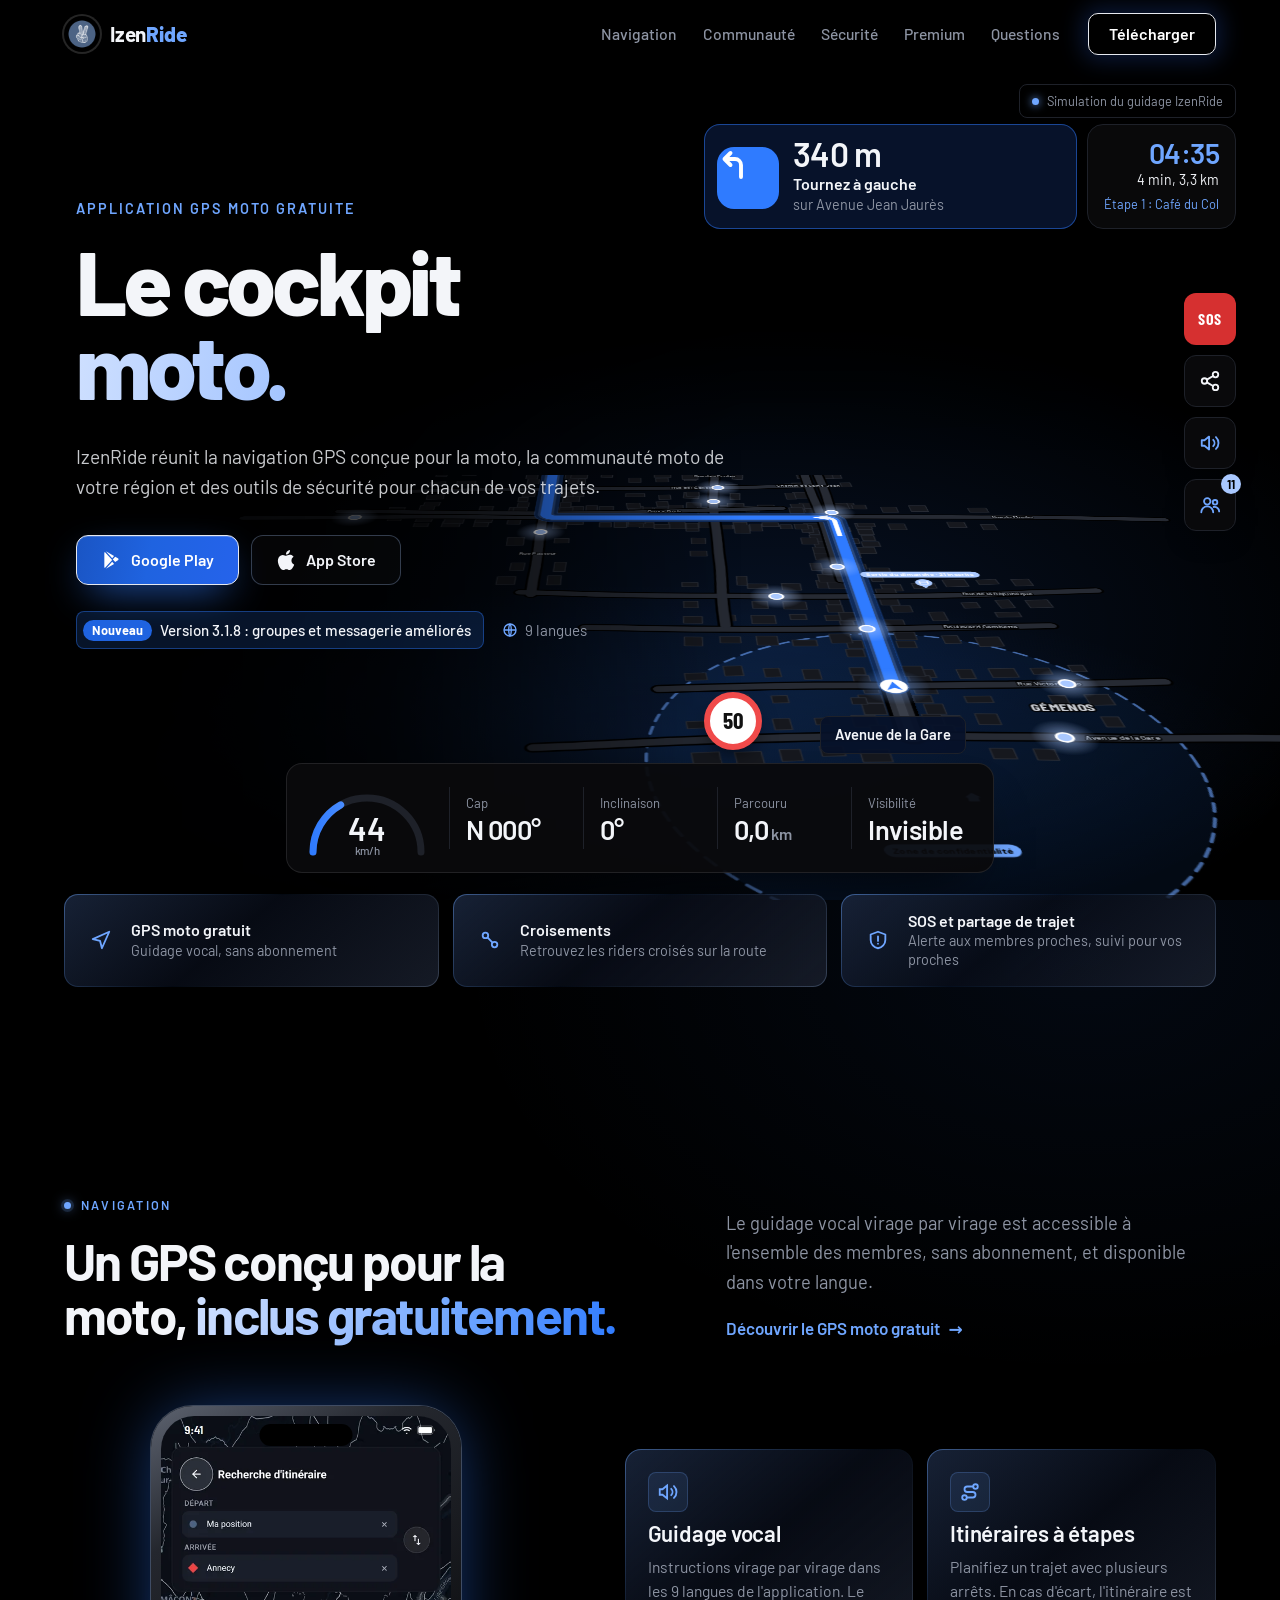
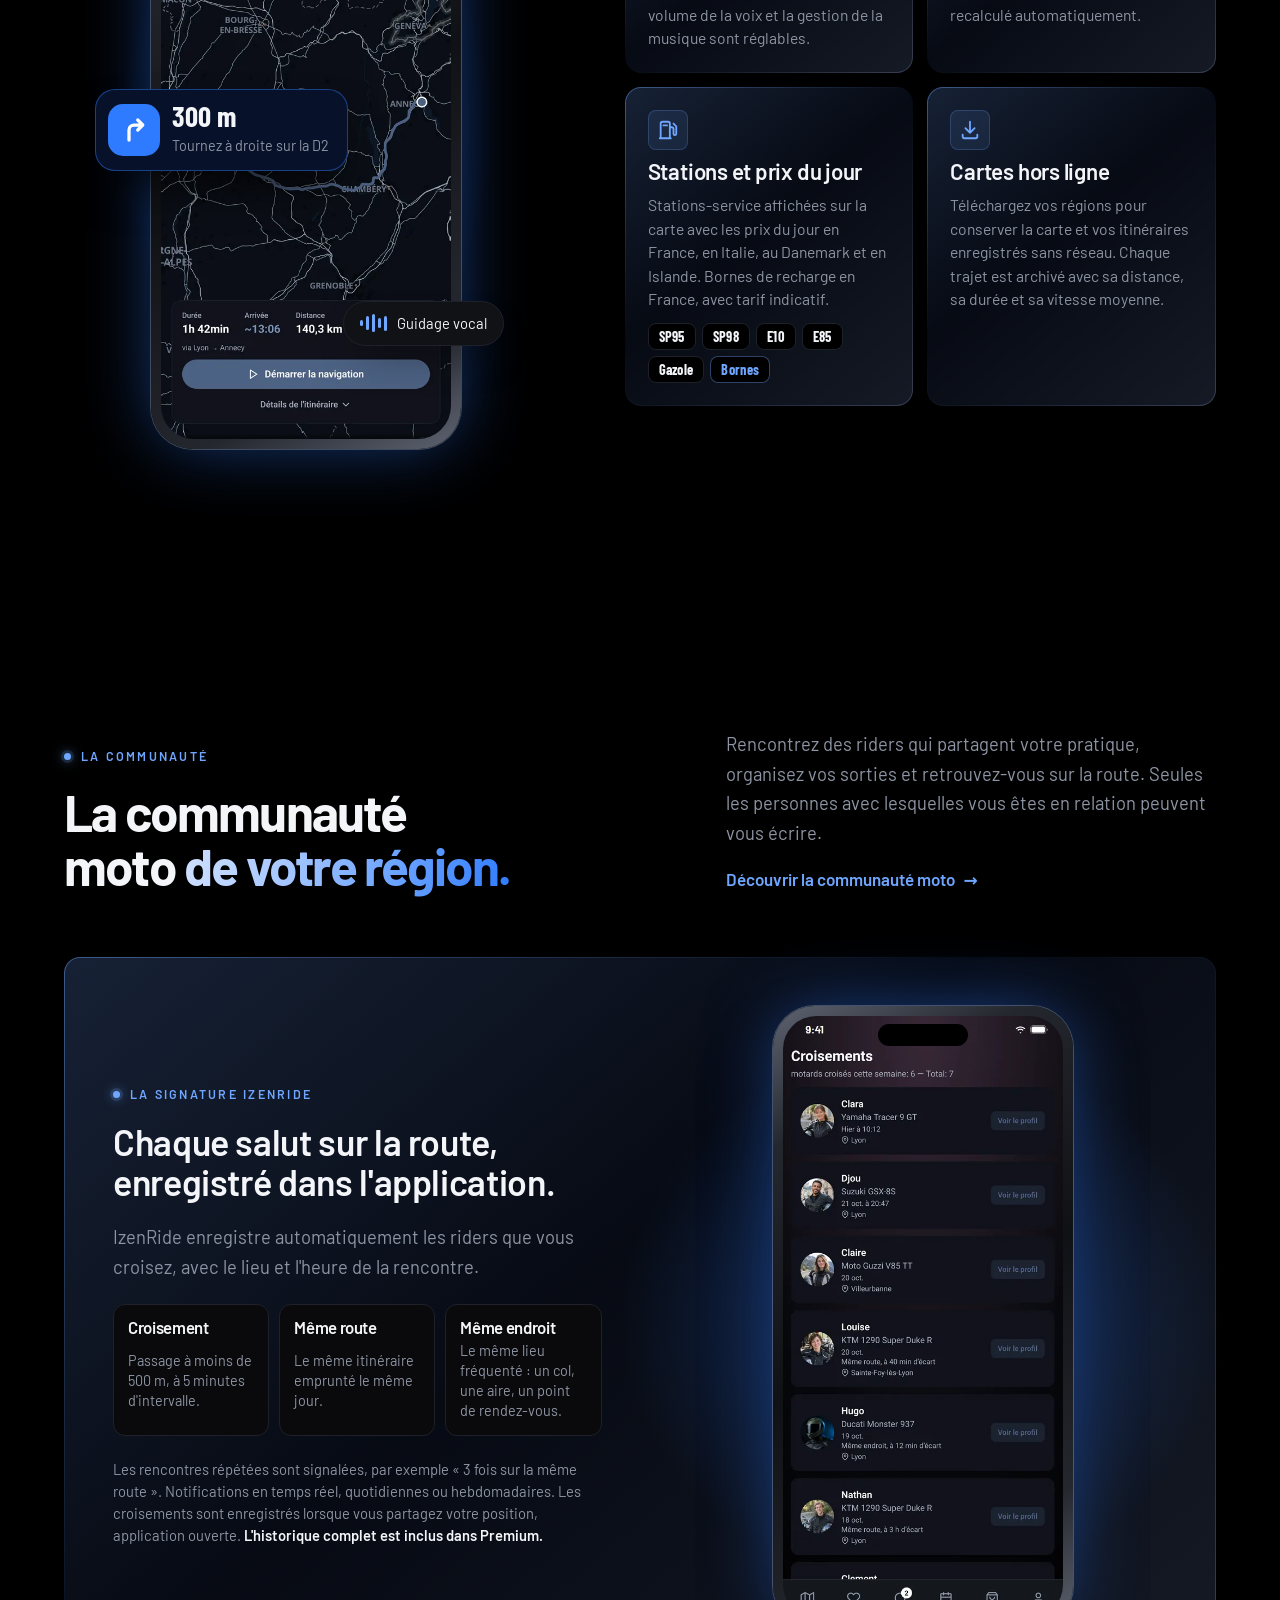
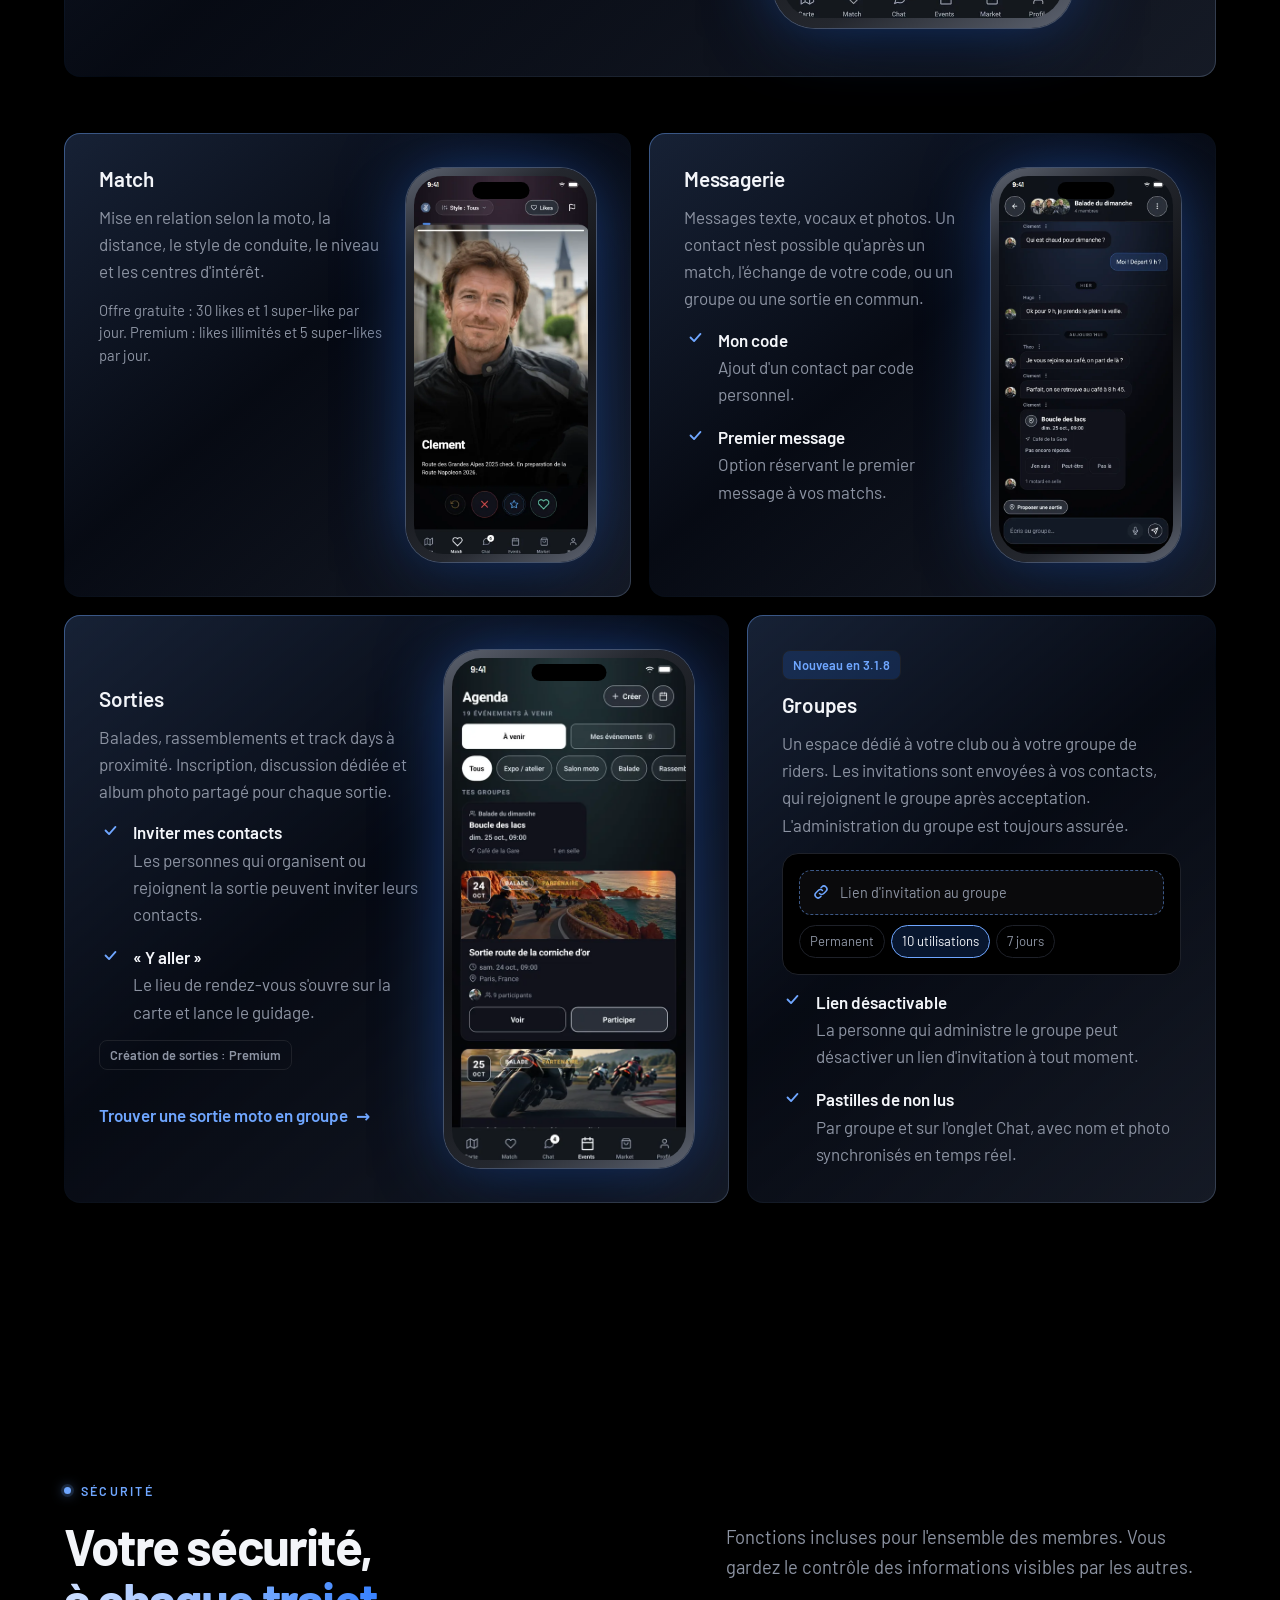
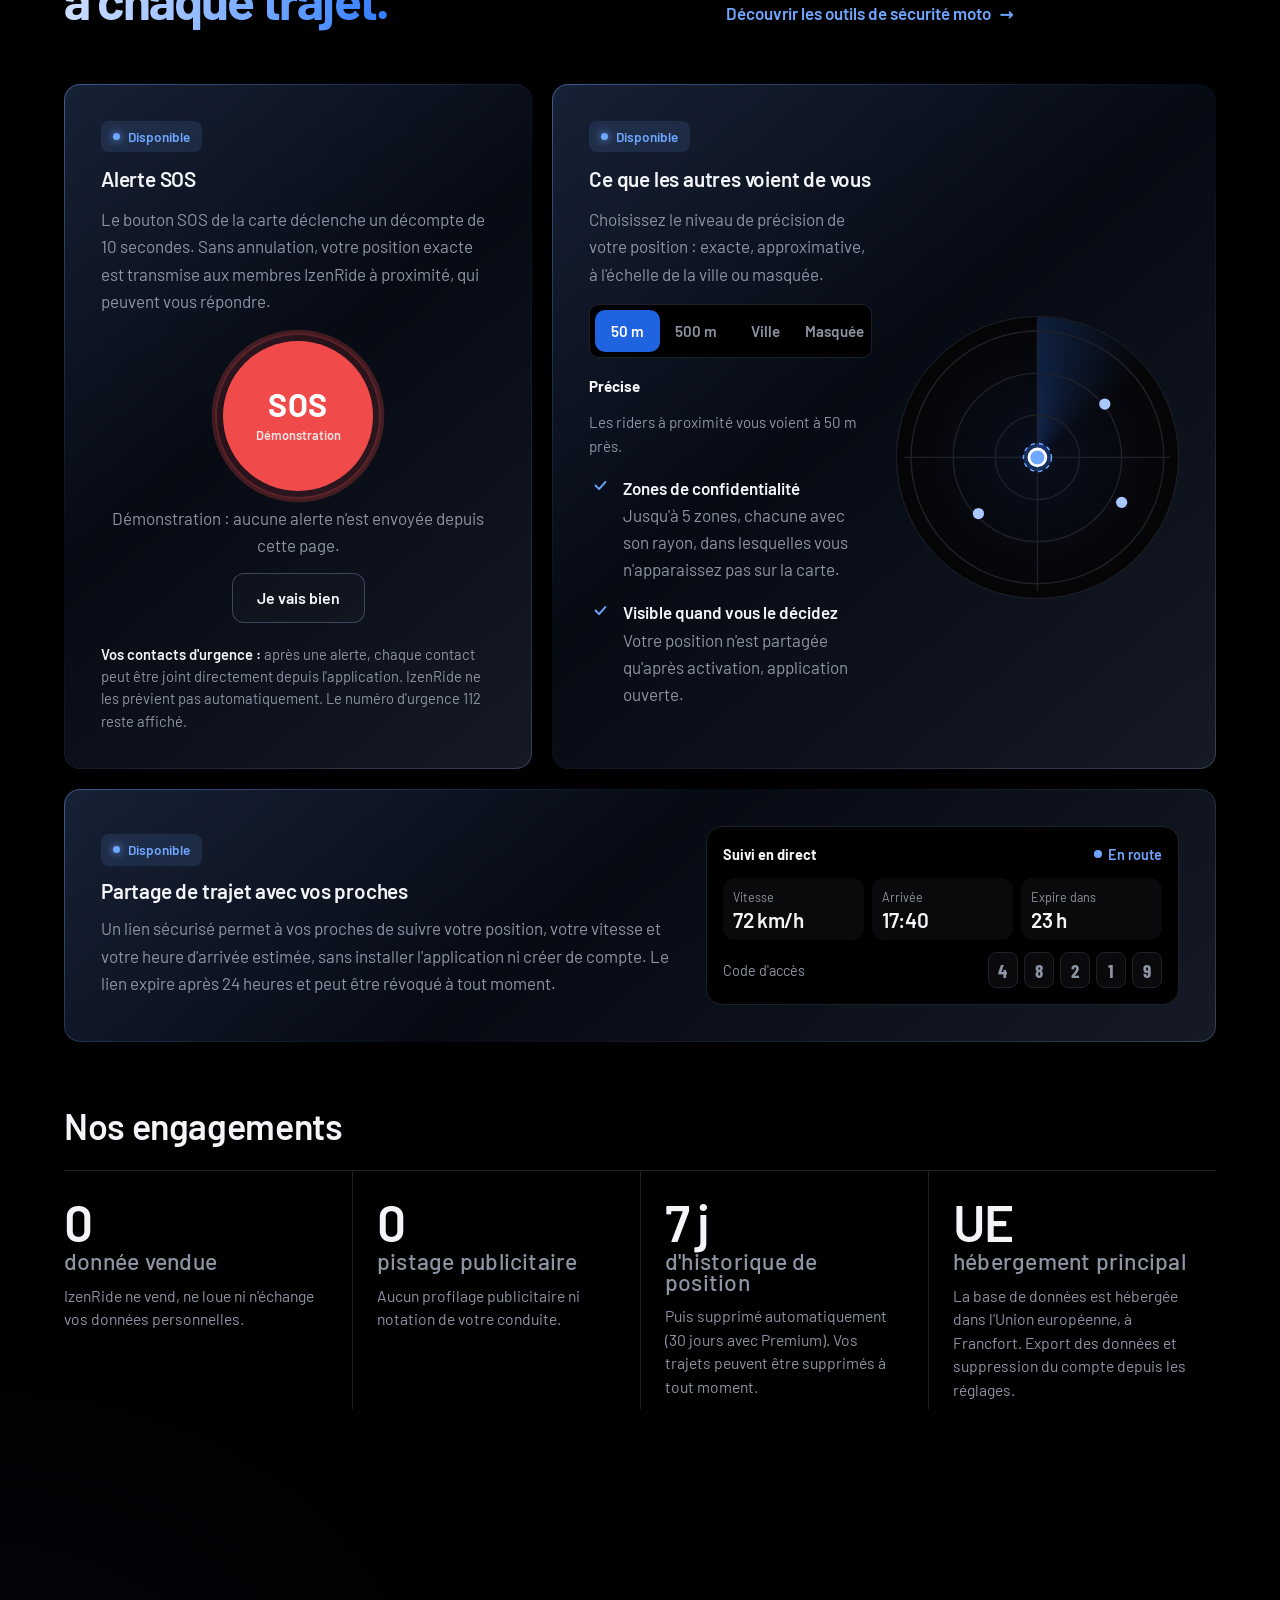
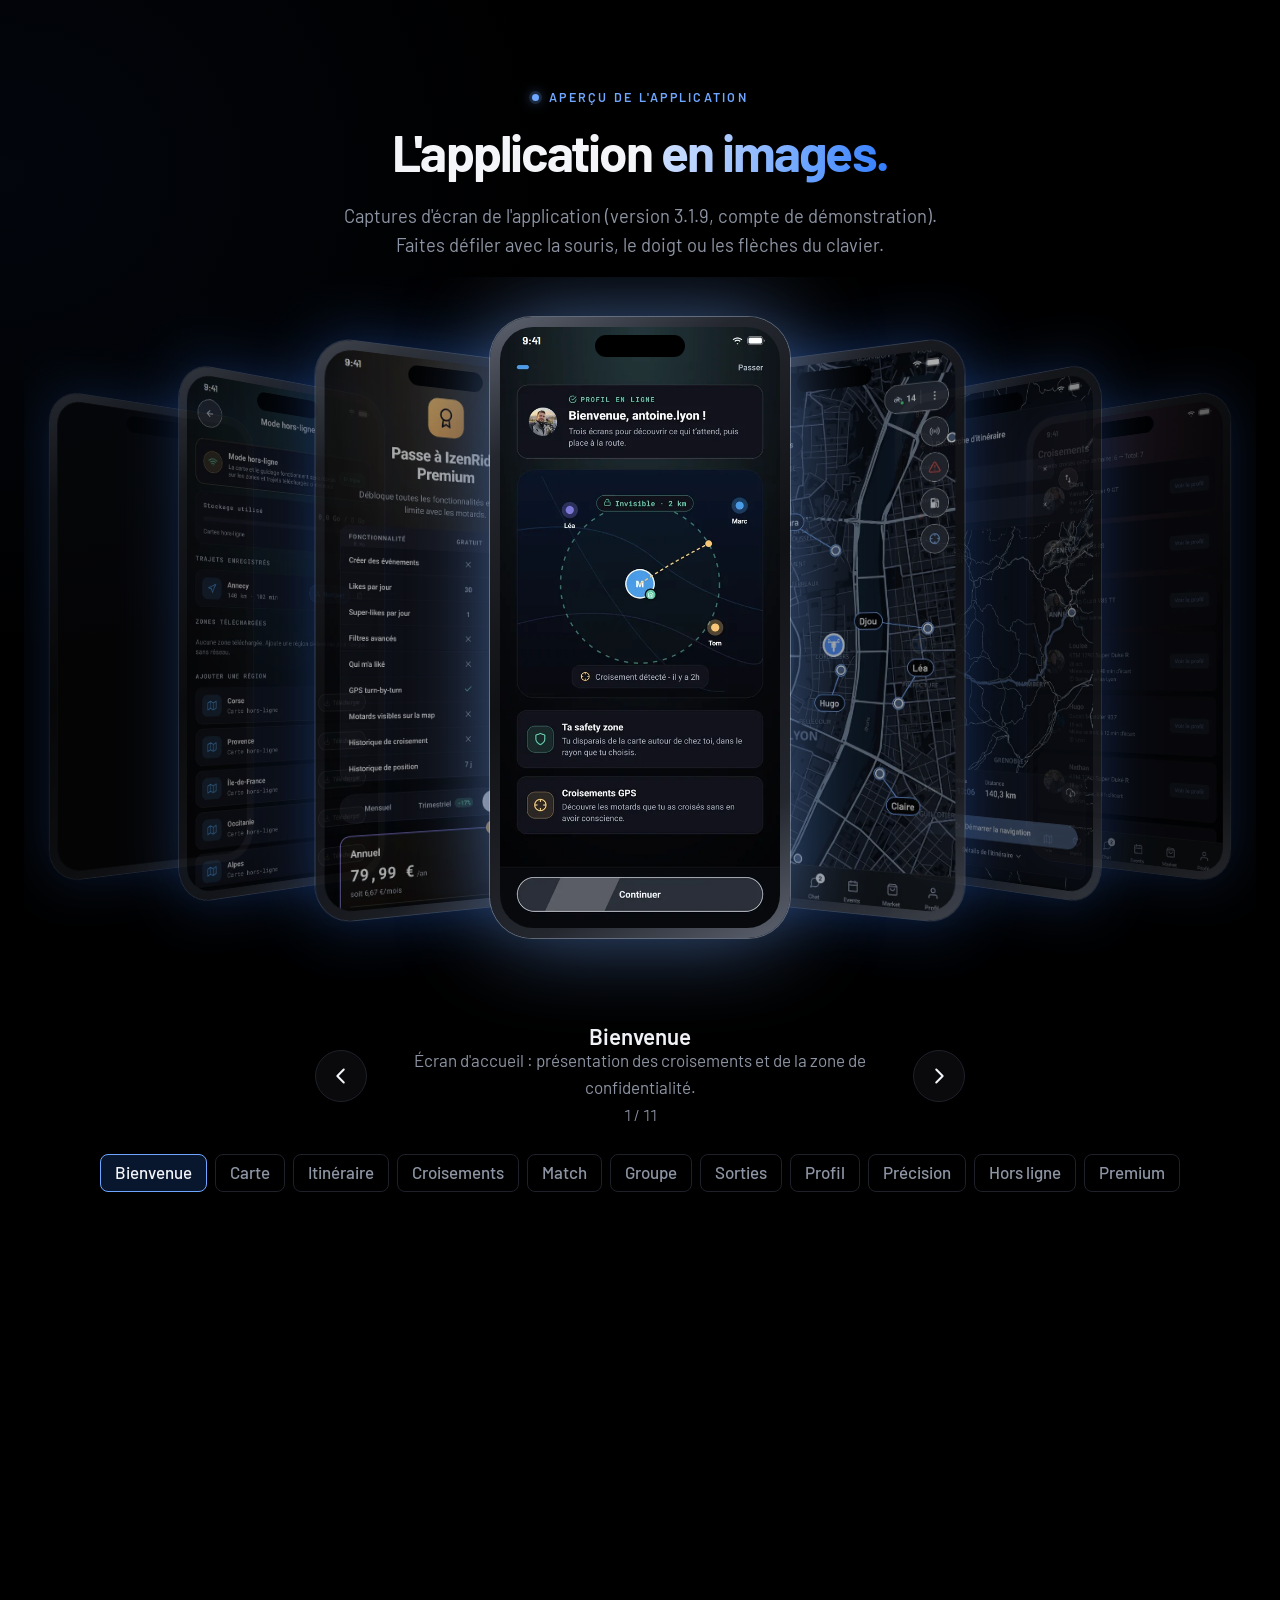
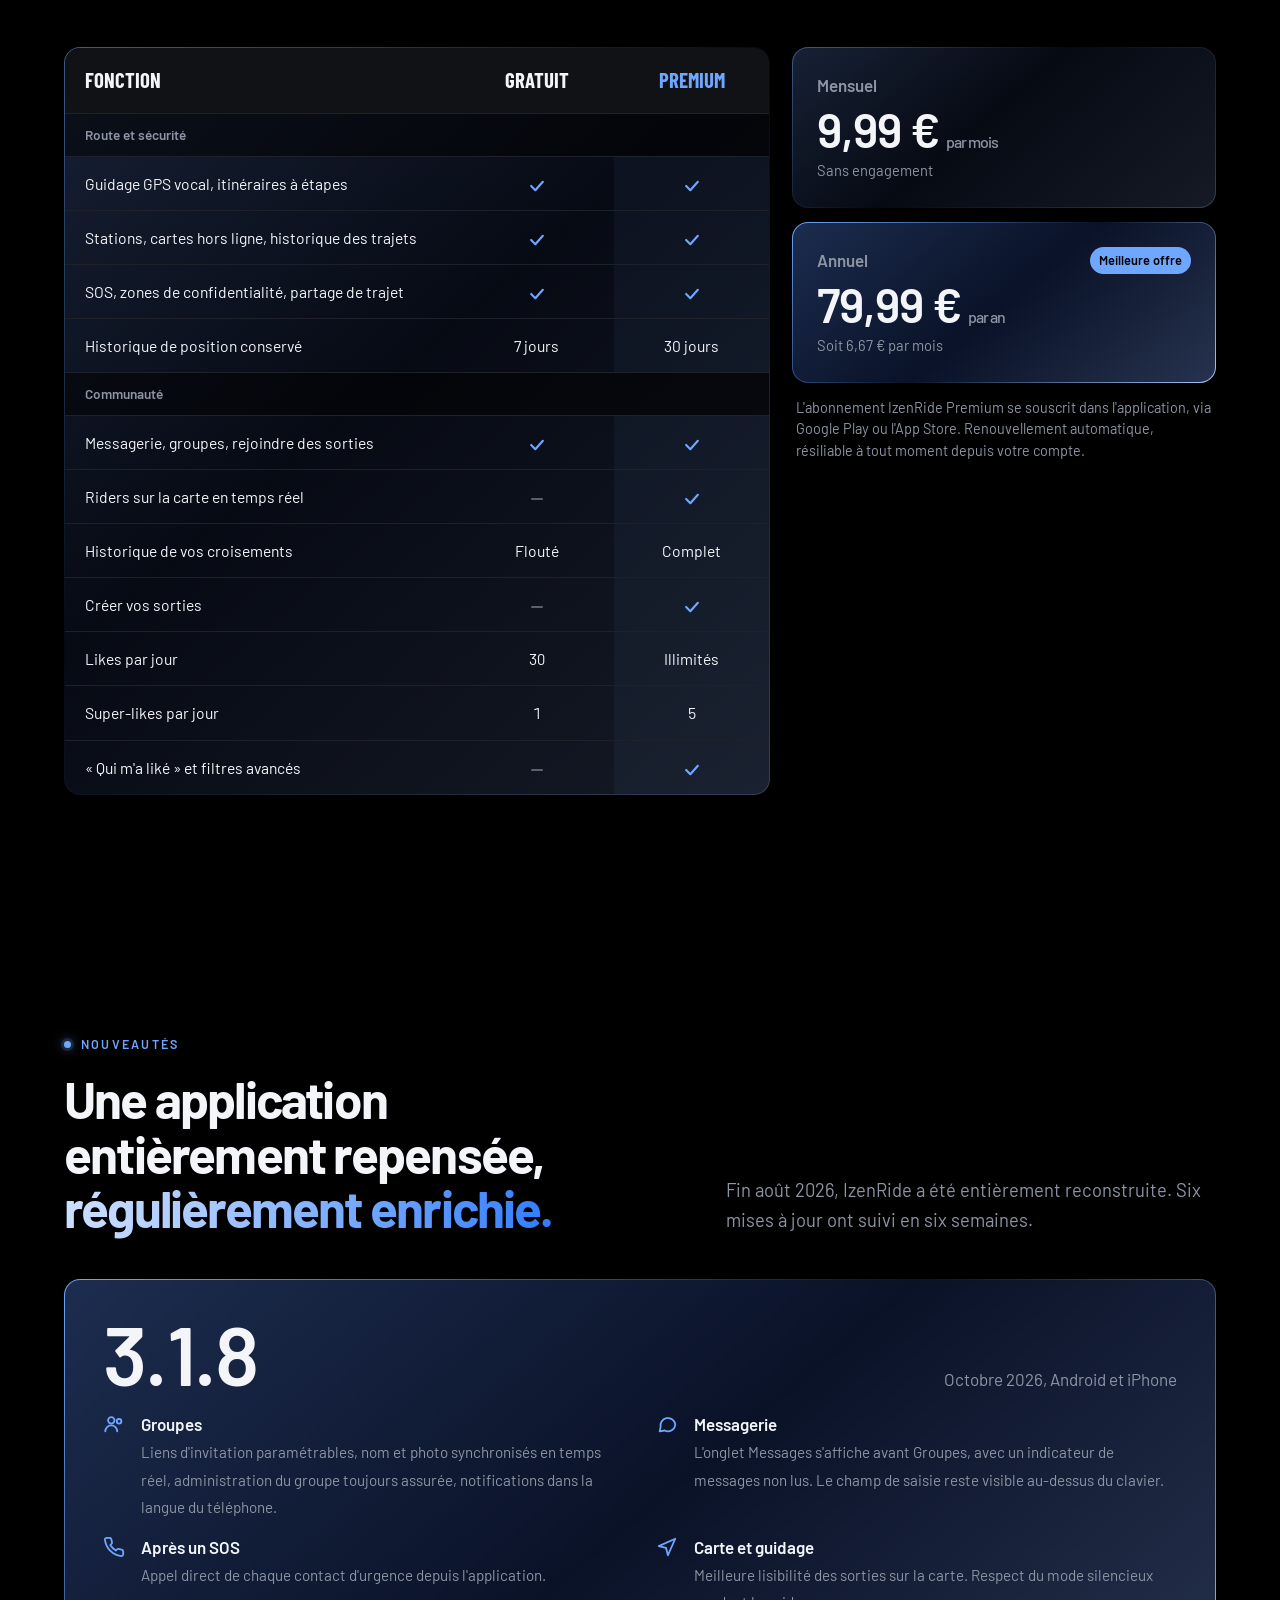
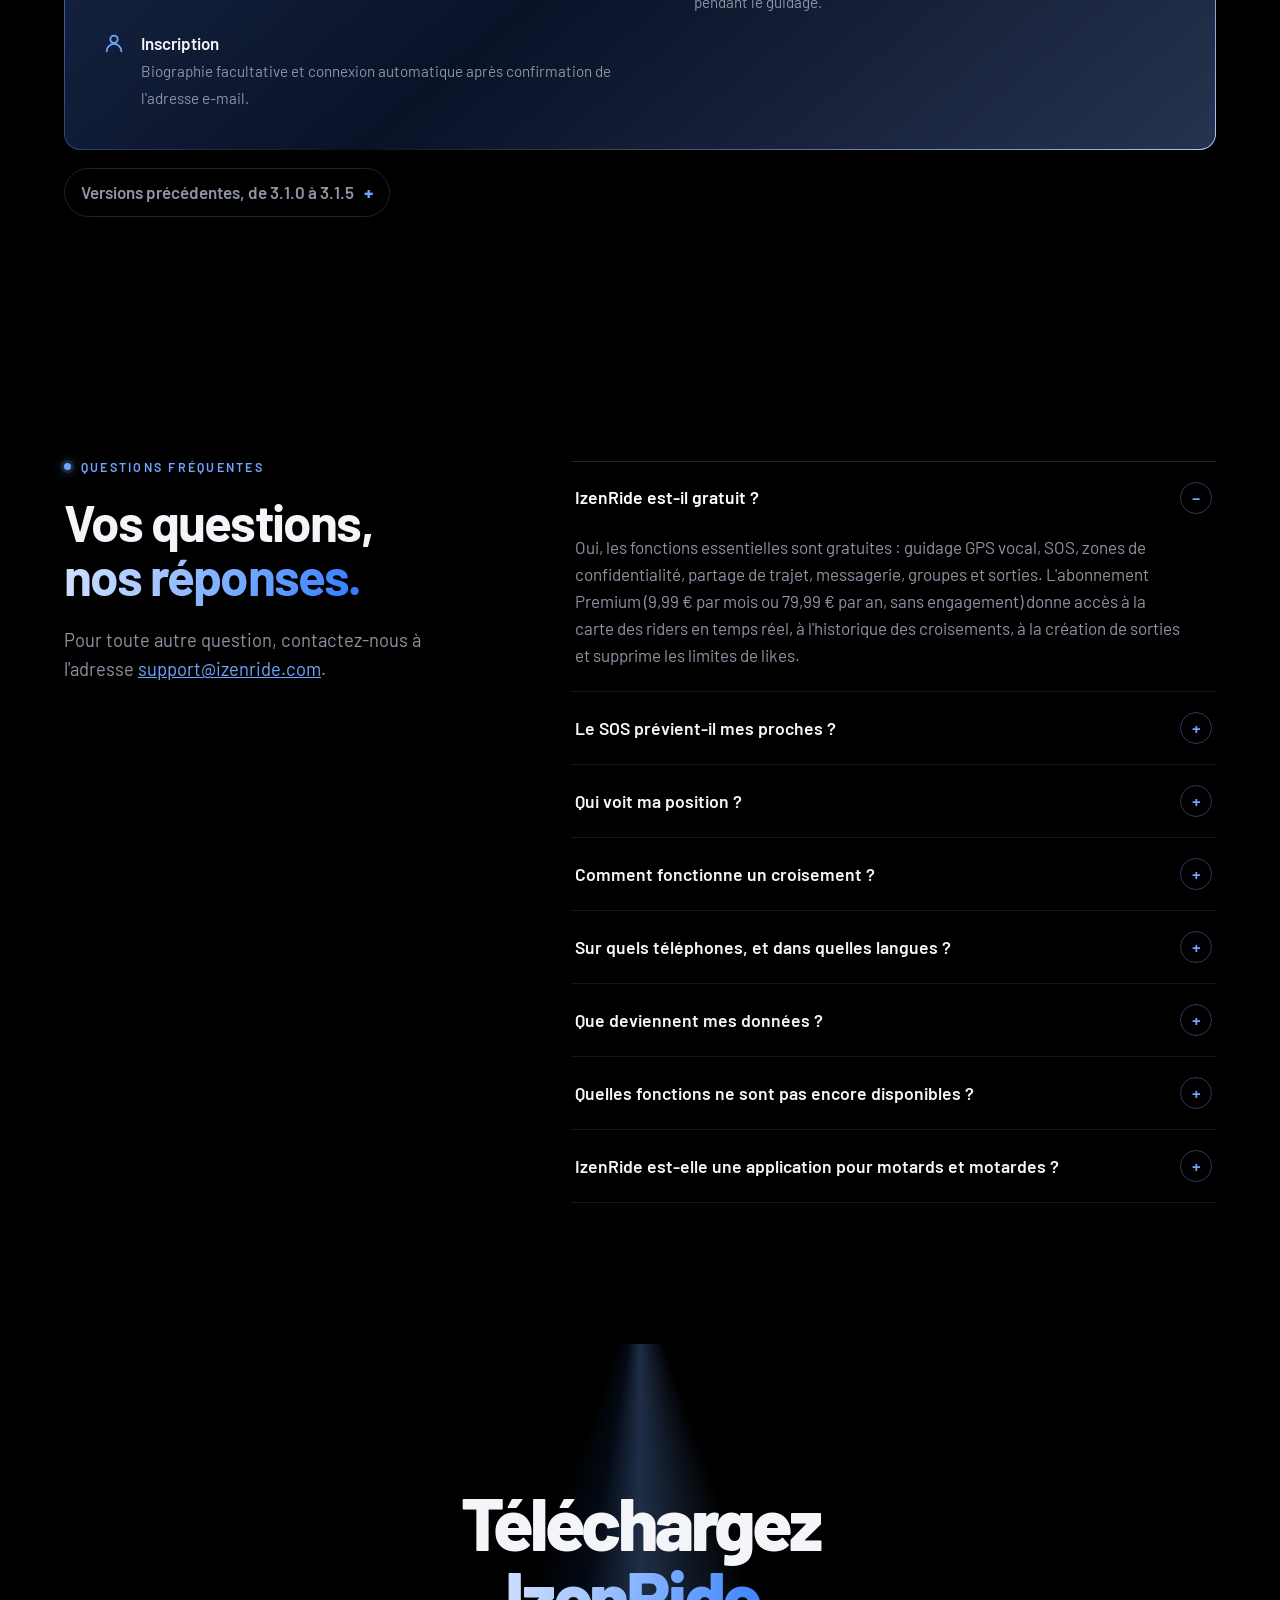
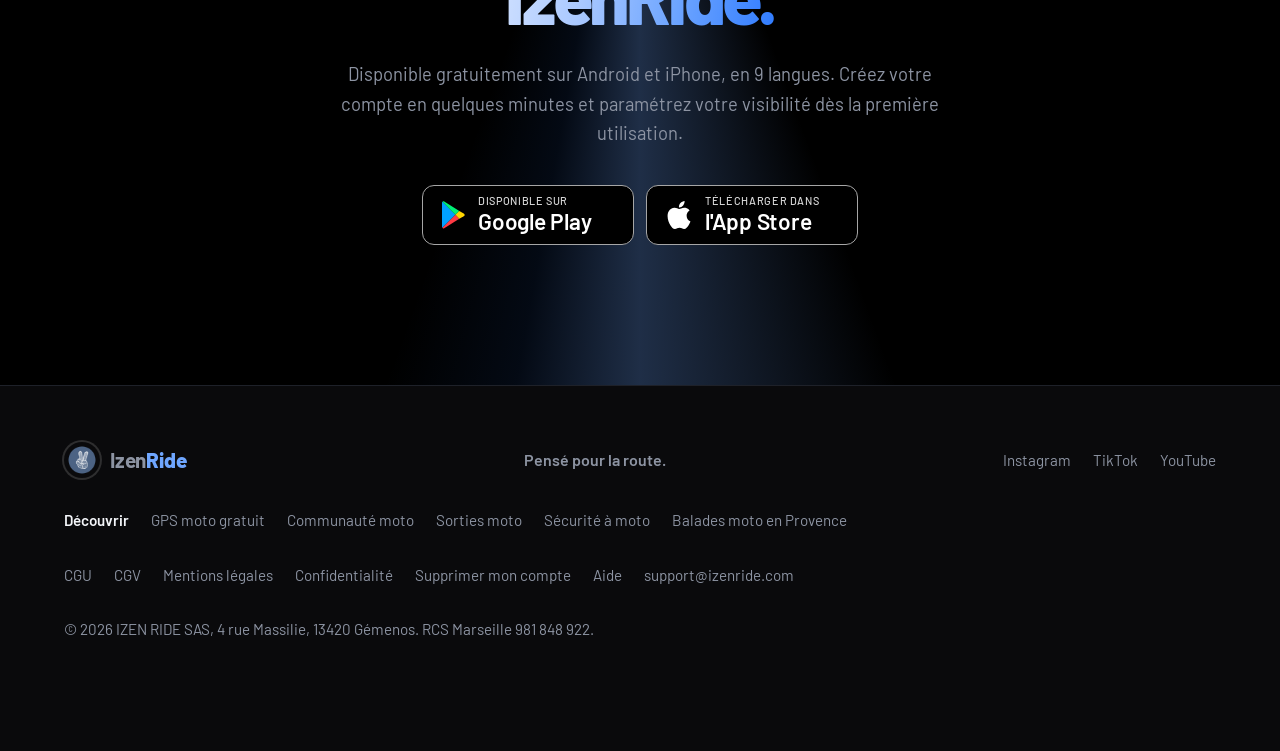
==== commit 37c4d574: "Fusion des pages SEO dans le design v2 (v2.css et effets sur les nouvelles pages) Co-Authored-By: Cl" ====
--- a/index.html
+++ b/index.html
@@ -26,9 +26,10 @@
 <link rel="icon" href="/favicon.ico" sizes="any">
 <link rel="icon" type="image/png" sizes="32x32" href="assets/img/favicon-32.png">
 <link rel="apple-touch-icon" href="assets/img/apple-touch-icon.png">
-<link rel="preload" href="assets/fonts/barlow-latin-700-normal.woff2" as="font" type="font/woff2" crossorigin>
+<link rel="preload" href="assets/fonts/barlow-latin-800-normal.woff2" as="font" type="font/woff2" crossorigin>
 <link rel="stylesheet" href="assets/css/fonts.css?v=20261020">
 <link rel="stylesheet" href="assets/css/site.css?v=20261102b">
+<link rel="stylesheet" href="assets/css/v2.css?v=20261029">
 <script type="application/ld+json">
 {
  "@context": "https://schema.org",
@@ -292,13 +293,19 @@
     </div>
   </section>
 
+  <div class="wrap proof">
+    <div class="proof-item"><svg viewBox="0 0 24 24" fill="none" stroke="currentColor" stroke-width="2" stroke-linejoin="round" aria-hidden="true"><path d="m3 11 18-8-8 18-2-8-8-2Z"/></svg><div><b>GPS moto gratuit</b><span>Guidage vocal, sans abonnement</span></div></div>
+    <div class="proof-item"><svg viewBox="0 0 24 24" fill="none" stroke="currentColor" stroke-width="2" stroke-linecap="round" aria-hidden="true"><circle cx="7" cy="7" r="3"/><circle cx="17" cy="17" r="3"/><path d="M9.5 9.5l5 5"/></svg><div><b>Croisements</b><span>Retrouvez les riders croisés sur la route</span></div></div>
+    <div class="proof-item"><svg viewBox="0 0 24 24" fill="none" stroke="currentColor" stroke-width="2" stroke-linejoin="round" aria-hidden="true"><path d="M12 3 4 6v6c0 4.5 3.4 8.3 8 9 4.6-.7 8-4.5 8-9V6l-8-3Z"/><path d="M12 8v5M12 16h.01" stroke-linecap="round"/></svg><div><b>SOS et partage de trajet</b><span>Alerte aux membres proches, suivi pour vos proches</span></div></div>
+  </div>
+
   <!-- ===== Navigation ===== -->
   <section class="band" id="navigation" aria-labelledby="nav-title" data-step="Navigation">
     <div class="wrap">
       <div class="sec-lead">
         <div class="head">
           <span class="kicker"><svg viewBox="0 0 24 24" fill="none" stroke="currentColor" stroke-width="2" stroke-linejoin="round" aria-hidden="true"><path d="m3 11 18-8-8 18-2-8-8-2Z"/></svg>Navigation</span>
-          <h2 id="nav-title">Un GPS conçu pour la moto, inclus gratuitement.</h2>
+          <h2 id="nav-title">Un GPS conçu pour la moto, <span class="hl">inclus gratuitement.</span></h2>
         </div>
         <div>
           <p class="lede">Le guidage vocal virage par virage est accessible à l'ensemble des membres, sans abonnement, et disponible dans votre langue.</p>
@@ -349,7 +356,7 @@
       <div class="sec-lead">
         <div class="head">
           <span class="kicker"><svg viewBox="0 0 24 24" fill="none" stroke="currentColor" stroke-width="2" stroke-linecap="round" aria-hidden="true"><circle cx="9" cy="8" r="3.5"/><path d="M2.5 20a6.5 6.5 0 0 1 13 0"/><circle cx="17.5" cy="9" r="2.5"/><path d="M16 14.2a5 5 0 0 1 6 4.8"/></svg>La communauté</span>
-          <h2 id="com-title">La communauté moto de votre région.</h2>
+          <h2 id="com-title">La communauté moto <span class="hl">de votre région.</span></h2>
         </div>
         <div>
           <p class="lede">Rencontrez des riders qui partagent votre pratique, organisez vos sorties et retrouvez-vous sur la route. Seules les personnes avec lesquelles vous êtes en relation peuvent vous écrire.</p>
@@ -439,7 +446,7 @@
       <div class="sec-lead">
         <div class="head">
           <span class="kicker"><svg viewBox="0 0 24 24" fill="none" stroke="currentColor" stroke-width="2" stroke-linejoin="round" aria-hidden="true"><path d="M12 3 4 6v6c0 4.5 3.4 8.3 8 9 4.6-.7 8-4.5 8-9V6l-8-3Z"/></svg>Sécurité</span>
-          <h2 id="securite-title">Votre sécurité, à chaque trajet.</h2>
+          <h2 id="securite-title">Votre sécurité, <span class="hl">à chaque trajet.</span></h2>
         </div>
         <div>
           <p class="lede">Fonctions incluses pour l'ensemble des membres. Vous gardez le contrôle des informations visibles par les autres.</p>
@@ -530,7 +537,7 @@
     <div class="wrap">
       <div class="head" style="margin-inline:auto;text-align:center;justify-items:center">
         <span class="kicker"><svg viewBox="0 0 24 24" fill="none" stroke="currentColor" stroke-width="2" aria-hidden="true"><rect x="6" y="2.5" width="12" height="19" rx="3"/><path d="M10.5 18.5h3" stroke-linecap="round"/></svg>Aperçu de l'application</span>
-        <h2 id="ecrans-title">L'application en images</h2>
+        <h2 id="ecrans-title">L'application <span class="hl">en images.</span></h2>
         <p class="lede">Captures d'écran de l'application (version 3.1.9, compte de démonstration). Faites défiler avec la souris, le doigt ou les flèches du clavier.</p>
       </div>
       <div class="carousel" id="carousel" role="region" aria-roledescription="carrousel" aria-label="Écrans de l'application" tabindex="0"></div>
@@ -549,7 +556,7 @@
       <div class="sec-lead">
         <div class="head">
           <span class="kicker"><svg viewBox="0 0 24 24" fill="none" stroke="currentColor" stroke-width="2" stroke-linejoin="round" aria-hidden="true"><path d="M3 8l4 4 5-7 5 7 4-4-2 11H5L3 8Z"/></svg>Sans engagement</span>
-          <h2 id="premium-title">L'essentiel est gratuit.</h2>
+          <h2 id="premium-title">L'essentiel <span class="hl">est gratuit.</span></h2>
         </div>
         <p class="lede">Guidage GPS, SOS, zones de confidentialité, messagerie et sorties sont inclus gratuitement. L'abonnement Premium donne accès à la carte des riders, à l'historique des croisements et à la création de sorties.</p>
       </div>
@@ -590,7 +597,7 @@
       <div class="sec-lead">
         <div class="head">
           <span class="kicker"><svg viewBox="0 0 24 24" fill="none" stroke="currentColor" stroke-width="2" stroke-linecap="round" stroke-linejoin="round" aria-hidden="true"><path d="M12 3v3M12 18v3M3 12h3M18 12h3M5.6 5.6l2.1 2.1M16.3 16.3l2.1 2.1M5.6 18.4l2.1-2.1M16.3 7.7l2.1-2.1"/></svg>Nouveautés</span>
-          <h2 id="new-title">Une application entièrement repensée, régulièrement enrichie.</h2>
+          <h2 id="new-title">Une application entièrement repensée, <span class="hl">régulièrement enrichie.</span></h2>
         </div>
         <p class="lede">Fin août 2026, IzenRide a été entièrement reconstruite. Six mises à jour ont suivi en six semaines.</p>
       </div>
@@ -626,7 +633,7 @@
     <div class="wrap faq-layout">
       <div class="head">
         <span class="kicker"><svg viewBox="0 0 24 24" fill="none" stroke="currentColor" stroke-width="2" stroke-linecap="round" aria-hidden="true"><circle cx="12" cy="12" r="9"/><path d="M9.5 9a2.5 2.5 0 1 1 3.5 2.3c-.6.3-1 .9-1 1.6v.6M12 17v.01"/></svg>Questions fréquentes</span>
-        <h2 id="faq-title">Vos questions, nos réponses</h2>
+        <h2 id="faq-title">Vos questions, <span class="hl">nos réponses.</span></h2>
         <p class="lede">Pour toute autre question, contactez-nous à l'adresse <a href="mailto:support@izenride.com">support@izenride.com</a>.</p>
       </div>
       <div class="faq">
@@ -645,7 +652,7 @@
   <!-- ===== Téléchargement ===== -->
   <section class="band get" id="telecharger" aria-labelledby="get-title" data-step="Arrivée">
     <div class="wrap">
-      <h2 id="get-title">Téléchargez<br>IzenRide.</h2>
+      <h2 id="get-title">Téléchargez<br><span class="hl">IzenRide.</span></h2>
       <p class="lede">Disponible gratuitement sur Android et iPhone, en 9 langues. Créez votre compte en quelques minutes et paramétrez votre visibilité dès la première utilisation.</p>
       <div class="ctas">
         <a class="store" href="https://play.google.com/store/apps/details?id=com.izenride.app" rel="noopener">
@@ -701,5 +708,6 @@
 </footer>
 
 <script src="assets/js/site.js?v=20261102b"></script>
+<script src="assets/js/fx.js?v=20261029" defer></script>
 </body>
 </html>
--- a/assets/css/v2.css
+++ b/assets/css/v2.css
@@ -0,0 +1,100 @@
+/* ==========================================================================
+   IzenRide v2 – couche d'amélioration (octobre 2026)
+   Inspirée de la direction izeninfo.fr, déclinée dans l'identité IzenRide :
+   noir + bleu uniquement, Barlow, sobriété premium.
+   Chargée après site.css : ne fait que surcharger.
+   ========================================================================== */
+@font-face{font-family:'Barlow';font-style:normal;font-weight:800;font-display:swap;src:url(../fonts/barlow-latin-800-normal.woff2) format('woff2')}
+
+:root{
+  --hl:linear-gradient(100deg,#CFE0FF 0%,#A9C8FF 30%,#6FA6FF 62%,#2F7BFF 100%);
+  --edge:linear-gradient(140deg,rgba(111,166,255,.55),rgba(47,123,255,.07) 45%,rgba(169,200,255,.32));
+  --glass:rgba(8,11,20,.72);
+}
+
+/* ---------- Fond : halos bleus très discrets ---------- */
+body{background:
+  radial-gradient(900px 600px at 85% 8%,rgba(47,123,255,.07),transparent 70%),
+  radial-gradient(800px 700px at 0% 55%,rgba(47,123,255,.05),transparent 70%),
+  var(--night)}
+
+/* ---------- Typographie ---------- */
+.hero h1{font-weight:800;letter-spacing:-.045em;font-size:clamp(3.2rem,7vw,6.2rem);line-height:.94}
+.hero h1 .l2,h2 .hl,.hl{
+  background:var(--hl);-webkit-background-clip:text;background-clip:text;color:transparent;
+  font-weight:inherit;font-style:normal;padding-bottom:.06em}
+.hero h1 .l2{font-weight:800}
+h2{font-weight:700;letter-spacing:-.035em}
+.get h2{font-weight:800;letter-spacing:-.045em}
+
+/* Kicker : point lumineux bleu, capitales espacées */
+.kicker{color:var(--glow);font:600 .78rem/1 var(--body);letter-spacing:.18em;gap:10px}
+.kicker::before{width:7px;height:7px;border-radius:50%;background:var(--glow);box-shadow:0 0 0 3px rgba(111,166,255,.16),0 0 12px rgba(111,166,255,.8)}
+
+/* En-têtes de section : titre à gauche, chapô à droite (déjà en grille) */
+.sec-lead{align-items:end}
+.sec-lead > .lede,.sec-lead > p{justify-self:end;max-width:30em}
+
+/* ---------- Boutons ---------- */
+.btn{border-radius:12px;transition:transform .2s cubic-bezier(.2,.8,.2,1),box-shadow .2s,background .2s,border-color .2s}
+.btn-primary{background:linear-gradient(100deg,#1A55C4,#1F63E0 45%,#2563EB);color:#fff;
+  box-shadow:0 14px 40px -14px rgba(47,123,255,.95),inset 0 1px 0 rgba(255,255,255,.18)}
+.btn-primary:hover{background:linear-gradient(100deg,#1F63E0,#2563EB);transform:translateY(-2px);
+  box-shadow:0 18px 48px -14px rgba(47,123,255,1),inset 0 1px 0 rgba(255,255,255,.22)}
+.btn-ghost{background:rgba(255,255,255,.02);border-color:rgba(169,200,255,.28)}
+.btn-ghost:hover{border-color:var(--trail);background:rgba(111,166,255,.06);transform:translateY(-2px)}
+.btn .arr{transition:transform .2s}.btn:hover .arr{transform:translateX(3px)}
+
+/* ---------- Cartes en verre à bordure dégradée + halo qui suit la souris ---------- */
+.panel,.tile,.tier,.feat,.price-card,.xblock,.current,.cmp-wrap,.pledge-card,.proof-item{
+  position:relative;border:1px solid transparent!important;
+  background:linear-gradient(var(--glass),var(--glass)) padding-box,var(--edge) border-box!important;
+  box-shadow:none;isolation:isolate}
+.tier.plus,.current,.price-card.best{
+  background:linear-gradient(rgba(10,18,40,.82),rgba(10,18,40,.82)) padding-box,
+  linear-gradient(140deg,#6FA6FF,rgba(47,123,255,.15) 50%,#A9C8FF) border-box!important}
+.fx-spot::after{content:"";position:absolute;inset:0;border-radius:inherit;pointer-events:none;z-index:-1;opacity:0;transition:opacity .3s;
+  background:radial-gradient(380px circle at var(--mx,50%) var(--my,50%),rgba(111,166,255,.13),transparent 60%)}
+.fx-spot:hover::after{opacity:1}
+.feat,.tile,.panel{transition:transform .3s cubic-bezier(.2,.8,.2,1)}
+@media (hover:hover){.feat:hover,.tile:hover{transform:translateY(-3px)}}
+.feat .fi,.checks .ic{color:var(--glow)}
+.feat .fi{background:rgba(111,166,255,.10);box-shadow:inset 0 0 0 1px rgba(111,166,255,.22)}
+
+/* ---------- Bandeau d'atouts sous le hero ---------- */
+.proof{position:relative;z-index:2;display:grid;grid-template-columns:repeat(3,minmax(0,1fr));gap:14px;margin-top:-6px;padding-bottom:clamp(40px,6vw,72px)}
+.proof-item{display:grid;grid-template-columns:36px 1fr;gap:12px;align-items:center;padding:16px 18px;border-radius:14px}
+.proof-item svg{width:22px;height:22px;color:var(--glow);justify-self:center}
+.proof-item b{display:block;font-weight:600;font-size:1rem;line-height:1.2}
+.proof-item span{display:block;color:var(--mute);font-size:.9rem;line-height:1.3;margin-top:2px}
+@media (max-width:820px){.proof{grid-template-columns:1fr}}
+
+/* ---------- Champ de particules (fond, sous le contenu) ---------- */
+#fxField{position:fixed;inset:0;width:100%;height:100%;z-index:0;pointer-events:none;opacity:0;transition:opacity .8s ease}
+#fxField.on{opacity:1}
+main,.band,footer{position:relative;z-index:1}
+.band{background:transparent!important}
+.trust,.roads{background:rgba(10,10,12,.55)!important}
+
+/* ---------- Apparitions au défilement (seulement si le JS est actif) ---------- */
+.fx .rv{opacity:0;transform:translateY(26px);transition:opacity .8s cubic-bezier(.2,.8,.2,1),transform .8s cubic-bezier(.2,.8,.2,1)}
+.fx .rv.in{opacity:1;transform:none}
+.fx .rv.d1{transition-delay:.08s}.fx .rv.d2{transition-delay:.16s}.fx .rv.d3{transition-delay:.24s}
+
+/* ---------- Écrans : halo plus marqué ---------- */
+.phone{box-shadow:0 0 0 1px rgba(255,255,255,.22),0 0 70px -6px rgba(47,123,255,.5),0 40px 90px -30px rgba(0,0,0,.95)}
+
+/* ---------- FAQ ---------- */
+.faq details{border-color:rgba(111,166,255,.14)}
+.faq summary::after{border-color:rgba(111,166,255,.35)}
+.faq details[open] summary{color:#fff}
+
+/* ---------- Téléchargement : faisceau plus présent ---------- */
+.get::before{background:conic-gradient(from 160deg at 50% 0%,transparent 0deg,rgba(111,166,255,.28) 20deg,rgba(47,123,255,.08) 30deg,transparent 40deg)}
+
+/* ---------- Accessibilité / sobriété ---------- */
+@media (prefers-reduced-motion:reduce){
+  .fx .rv{opacity:1;transform:none;transition:none}
+  #fxField{display:none}
+  .btn:hover,.feat:hover,.tile:hover{transform:none}
+}
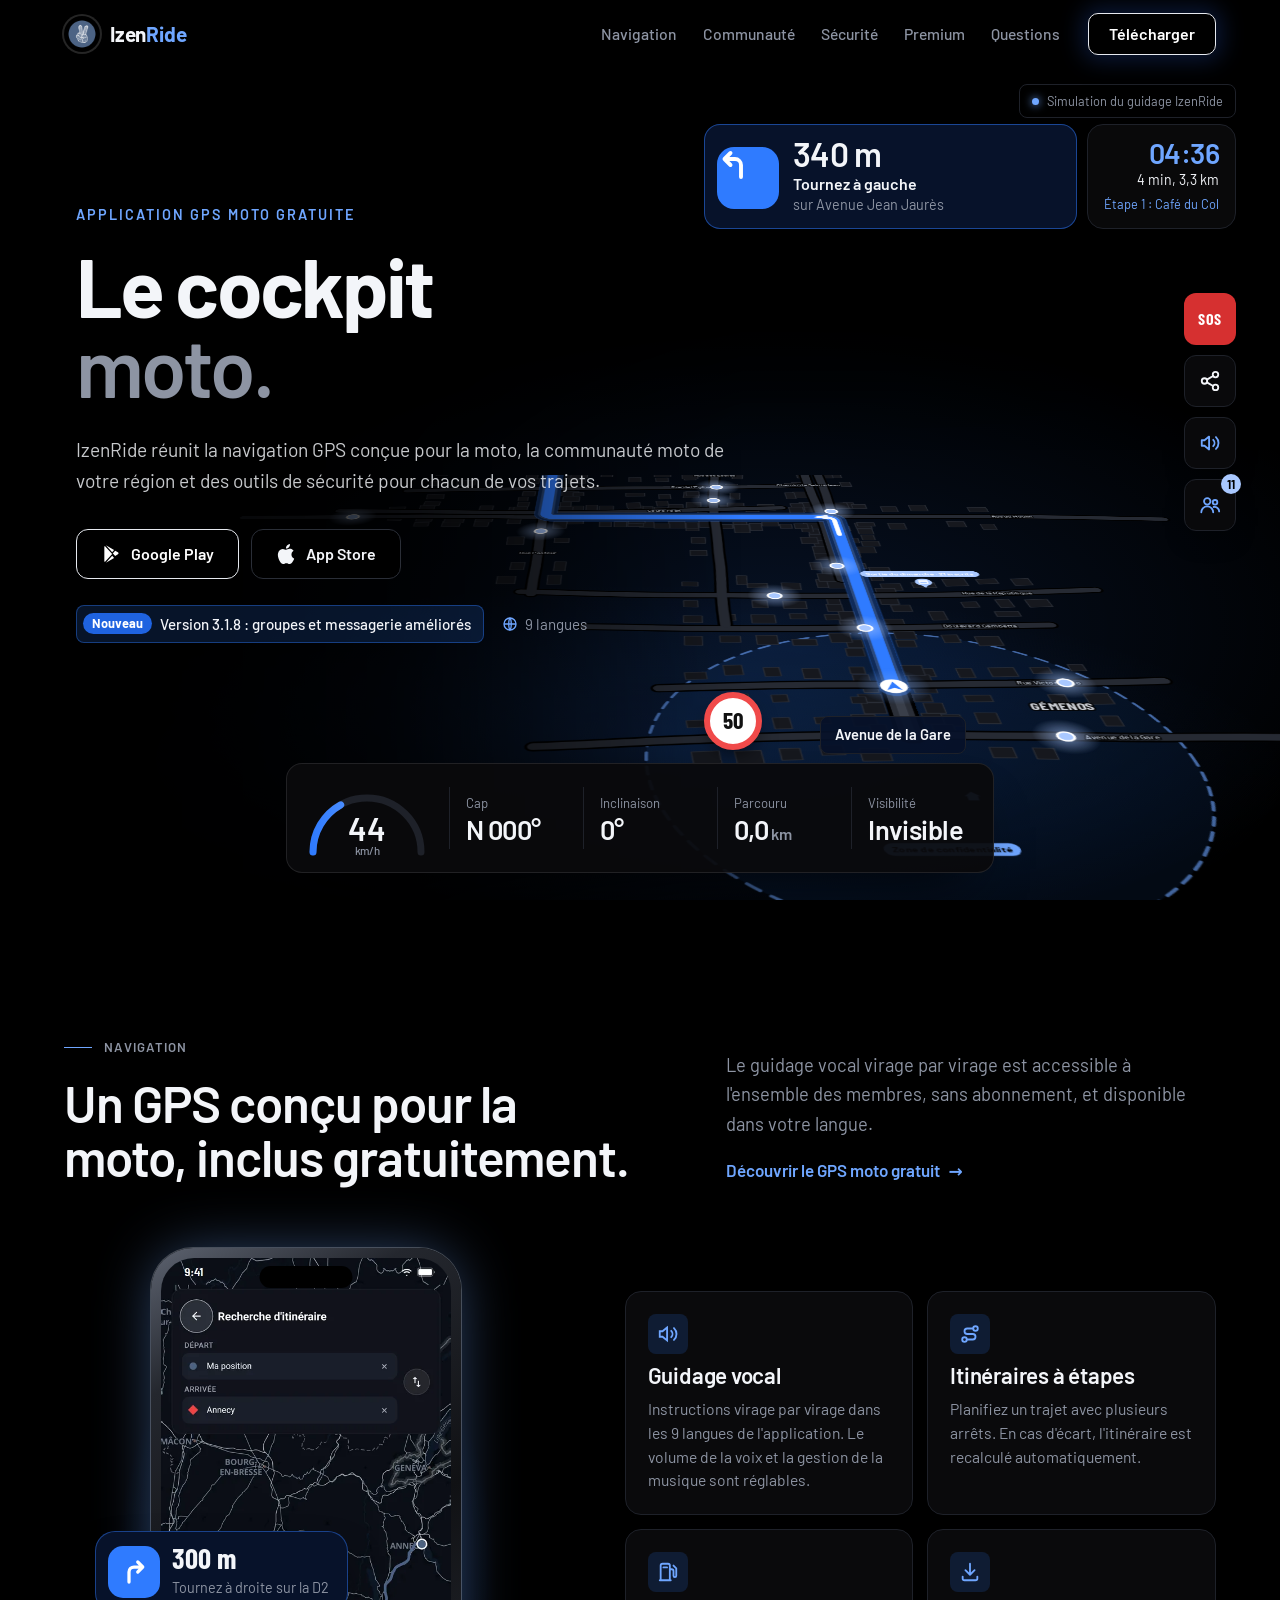
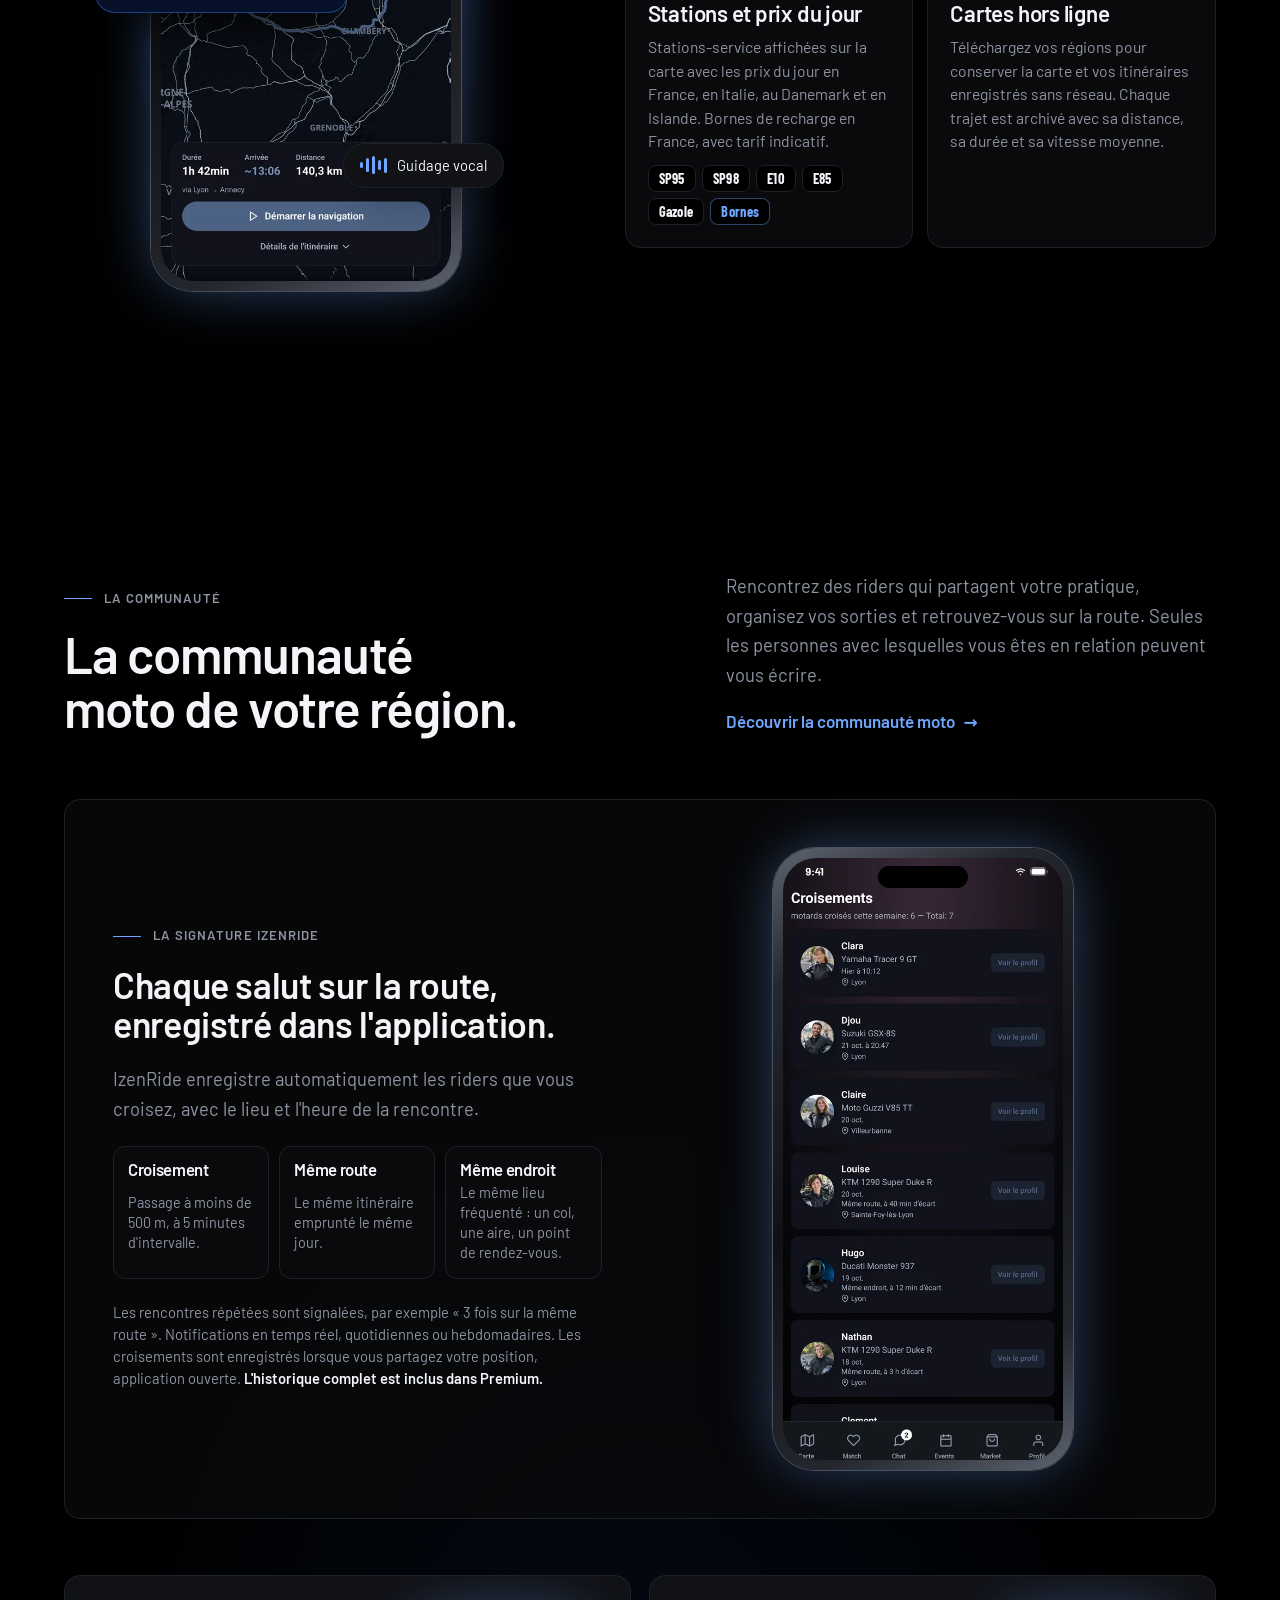
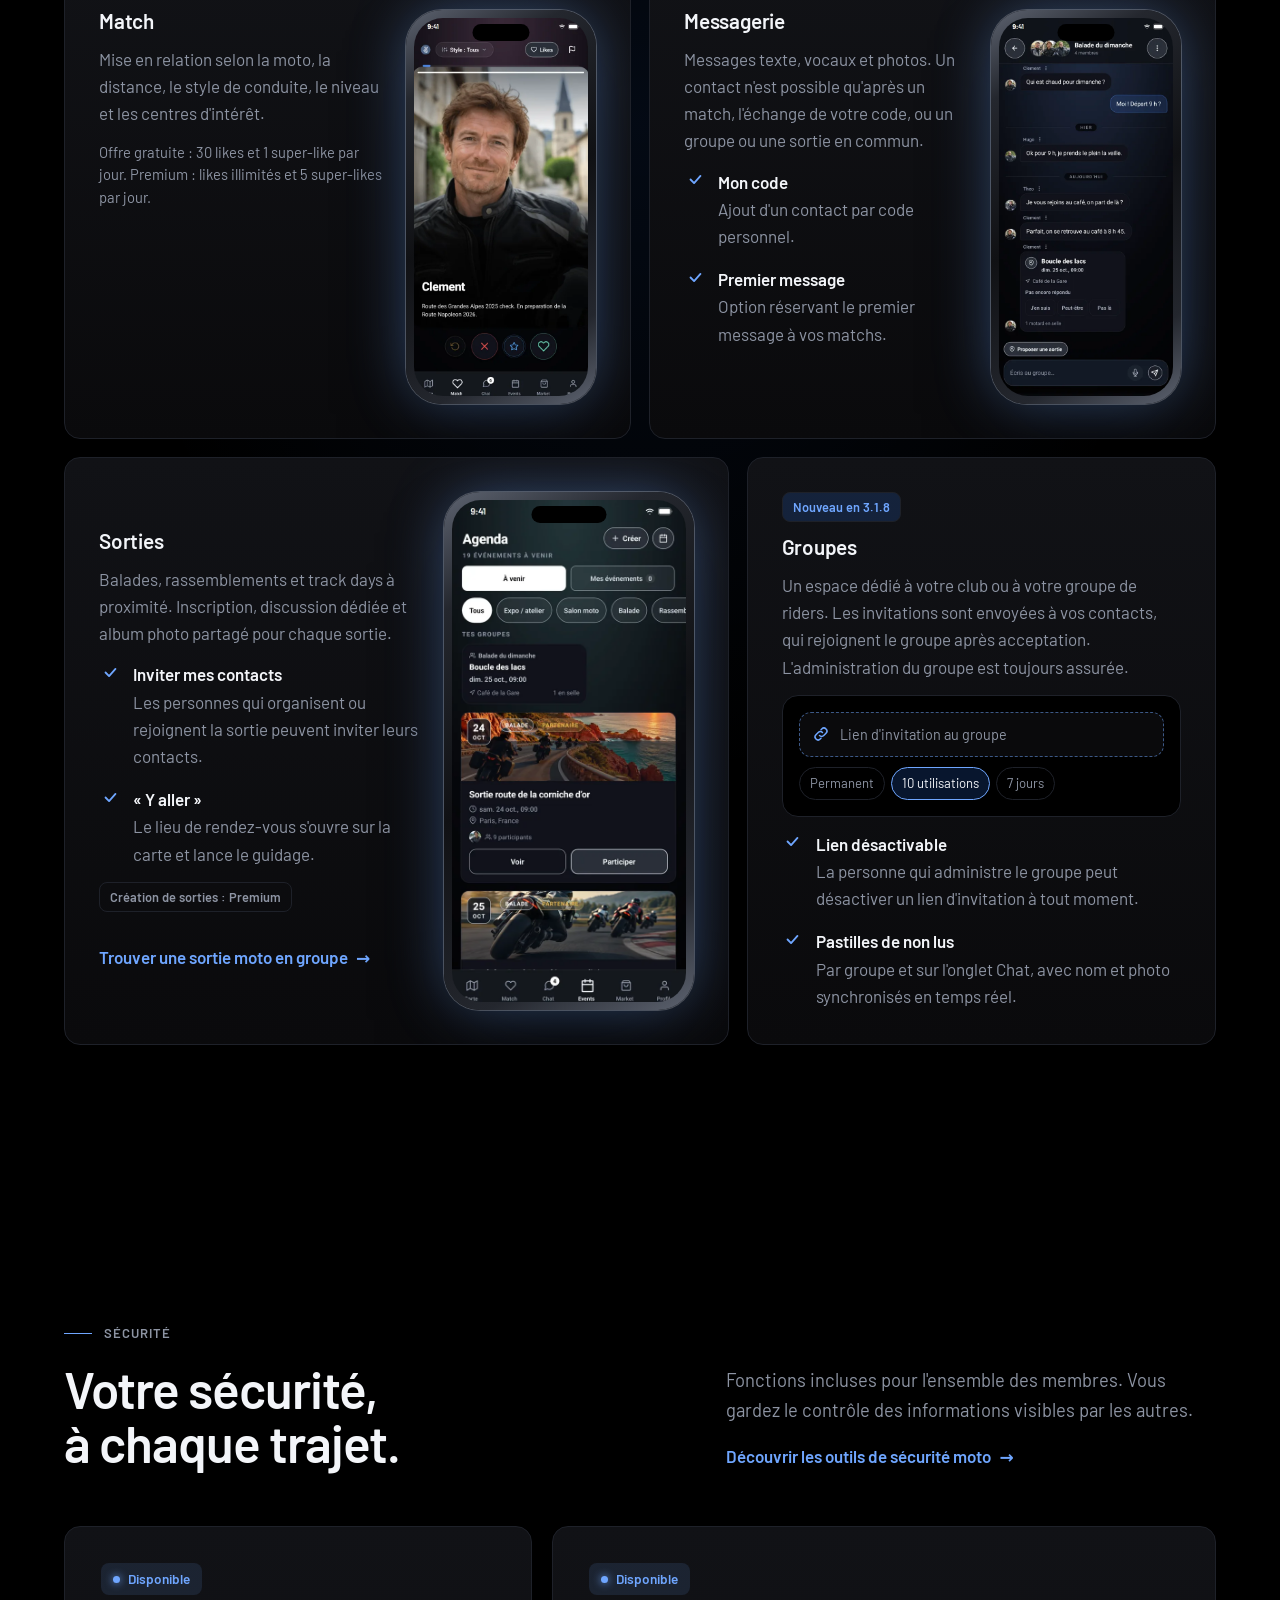
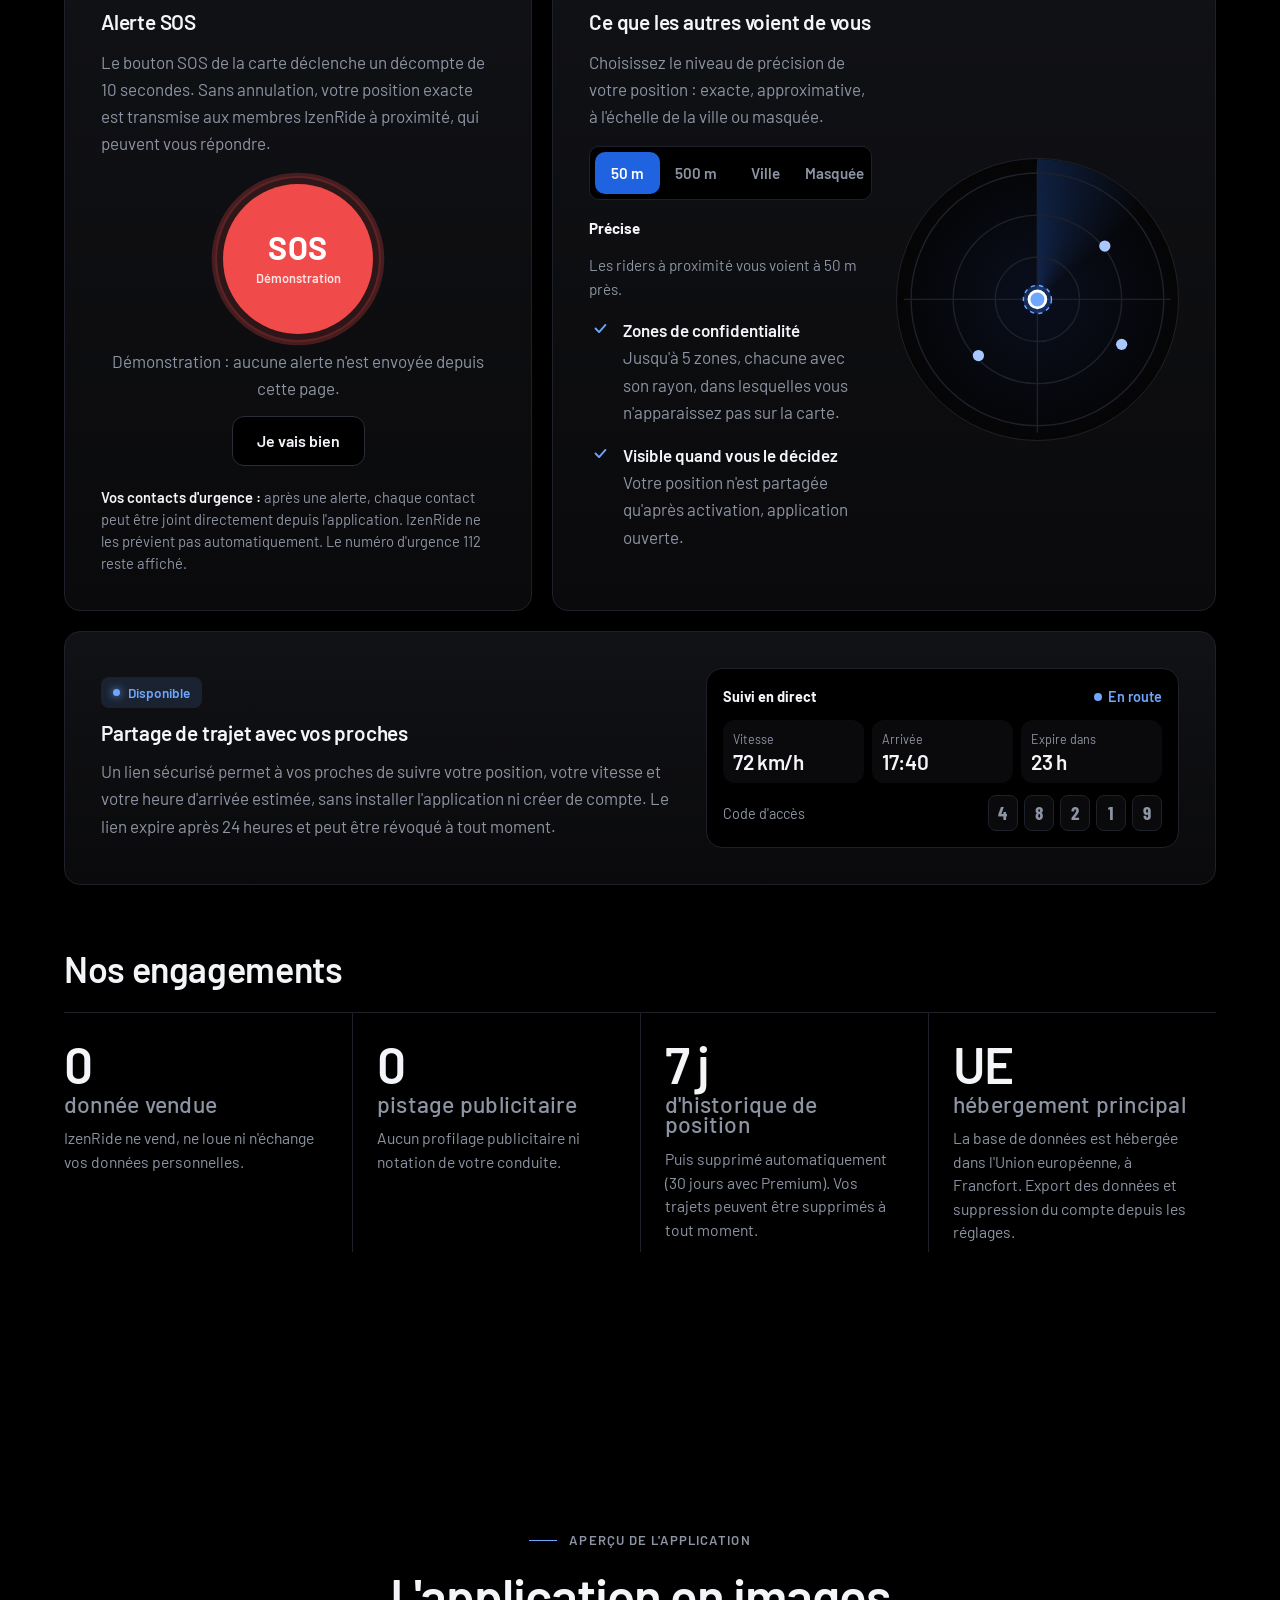
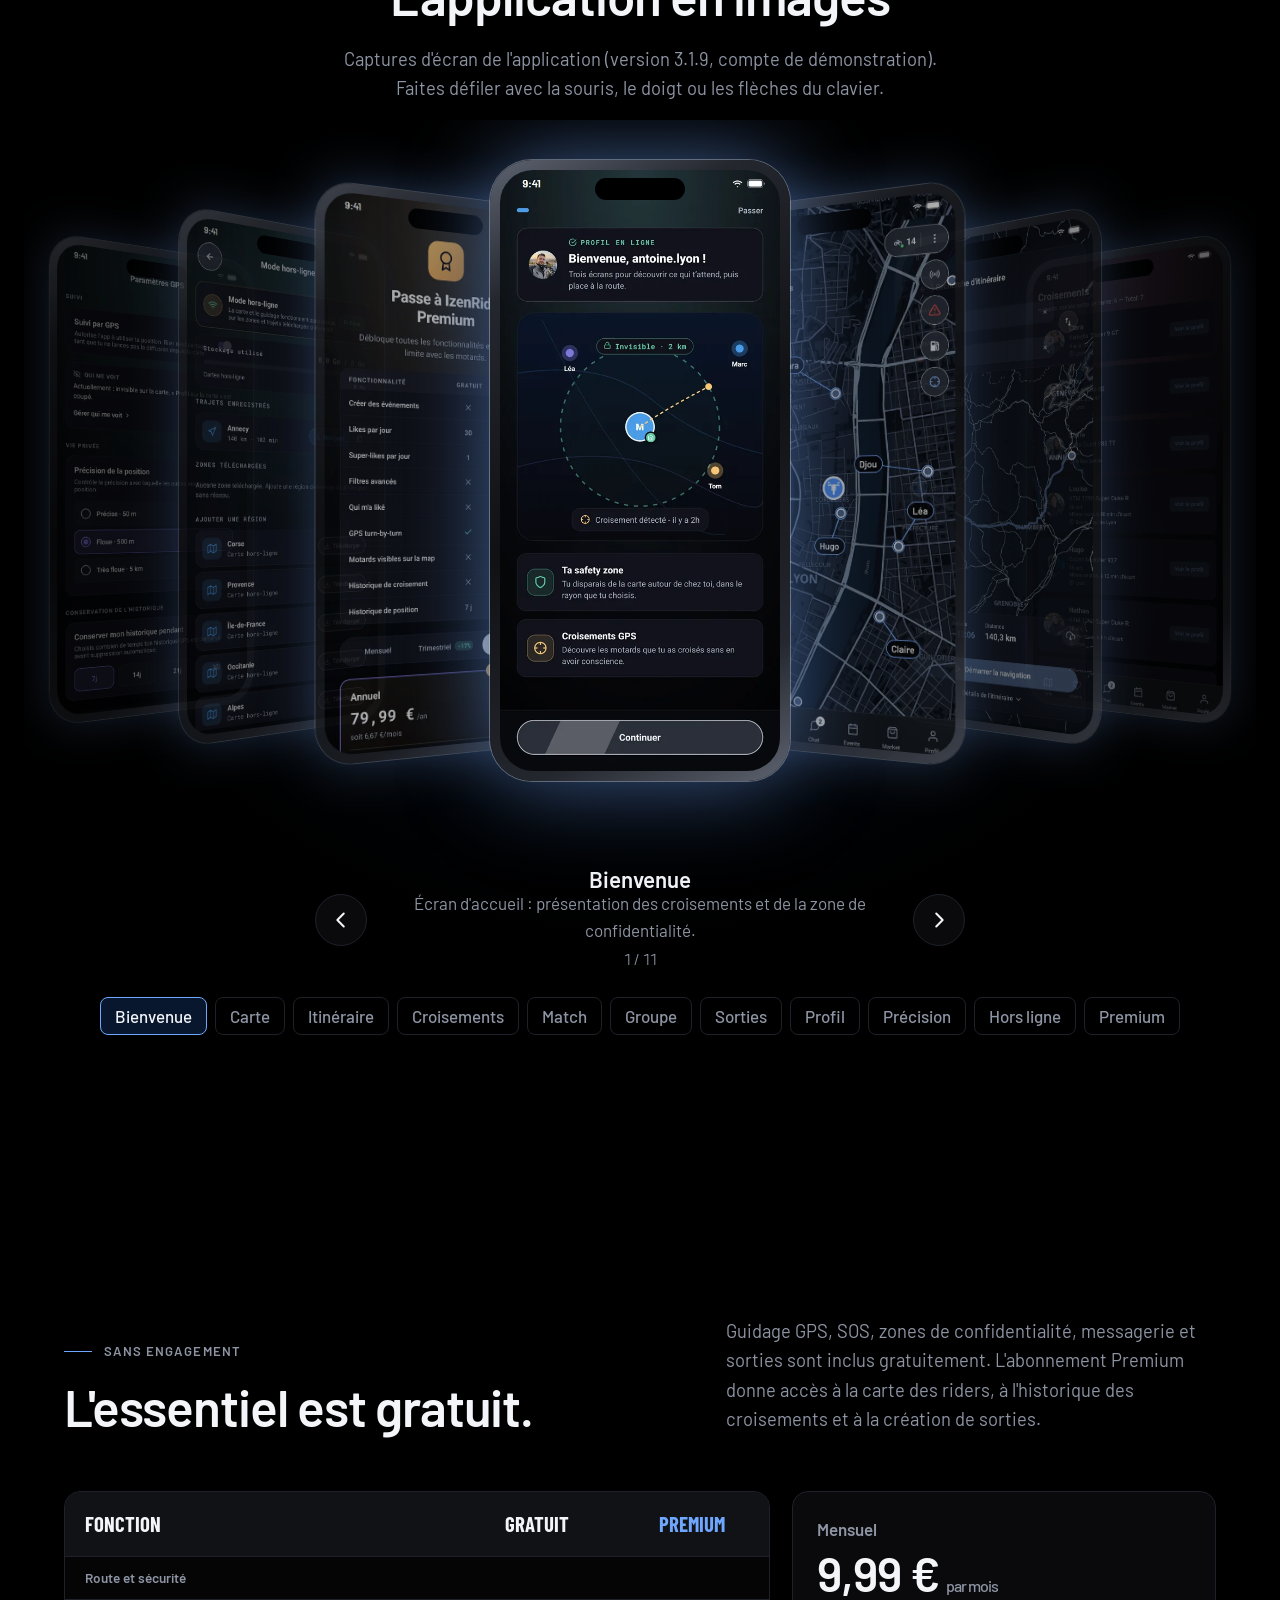
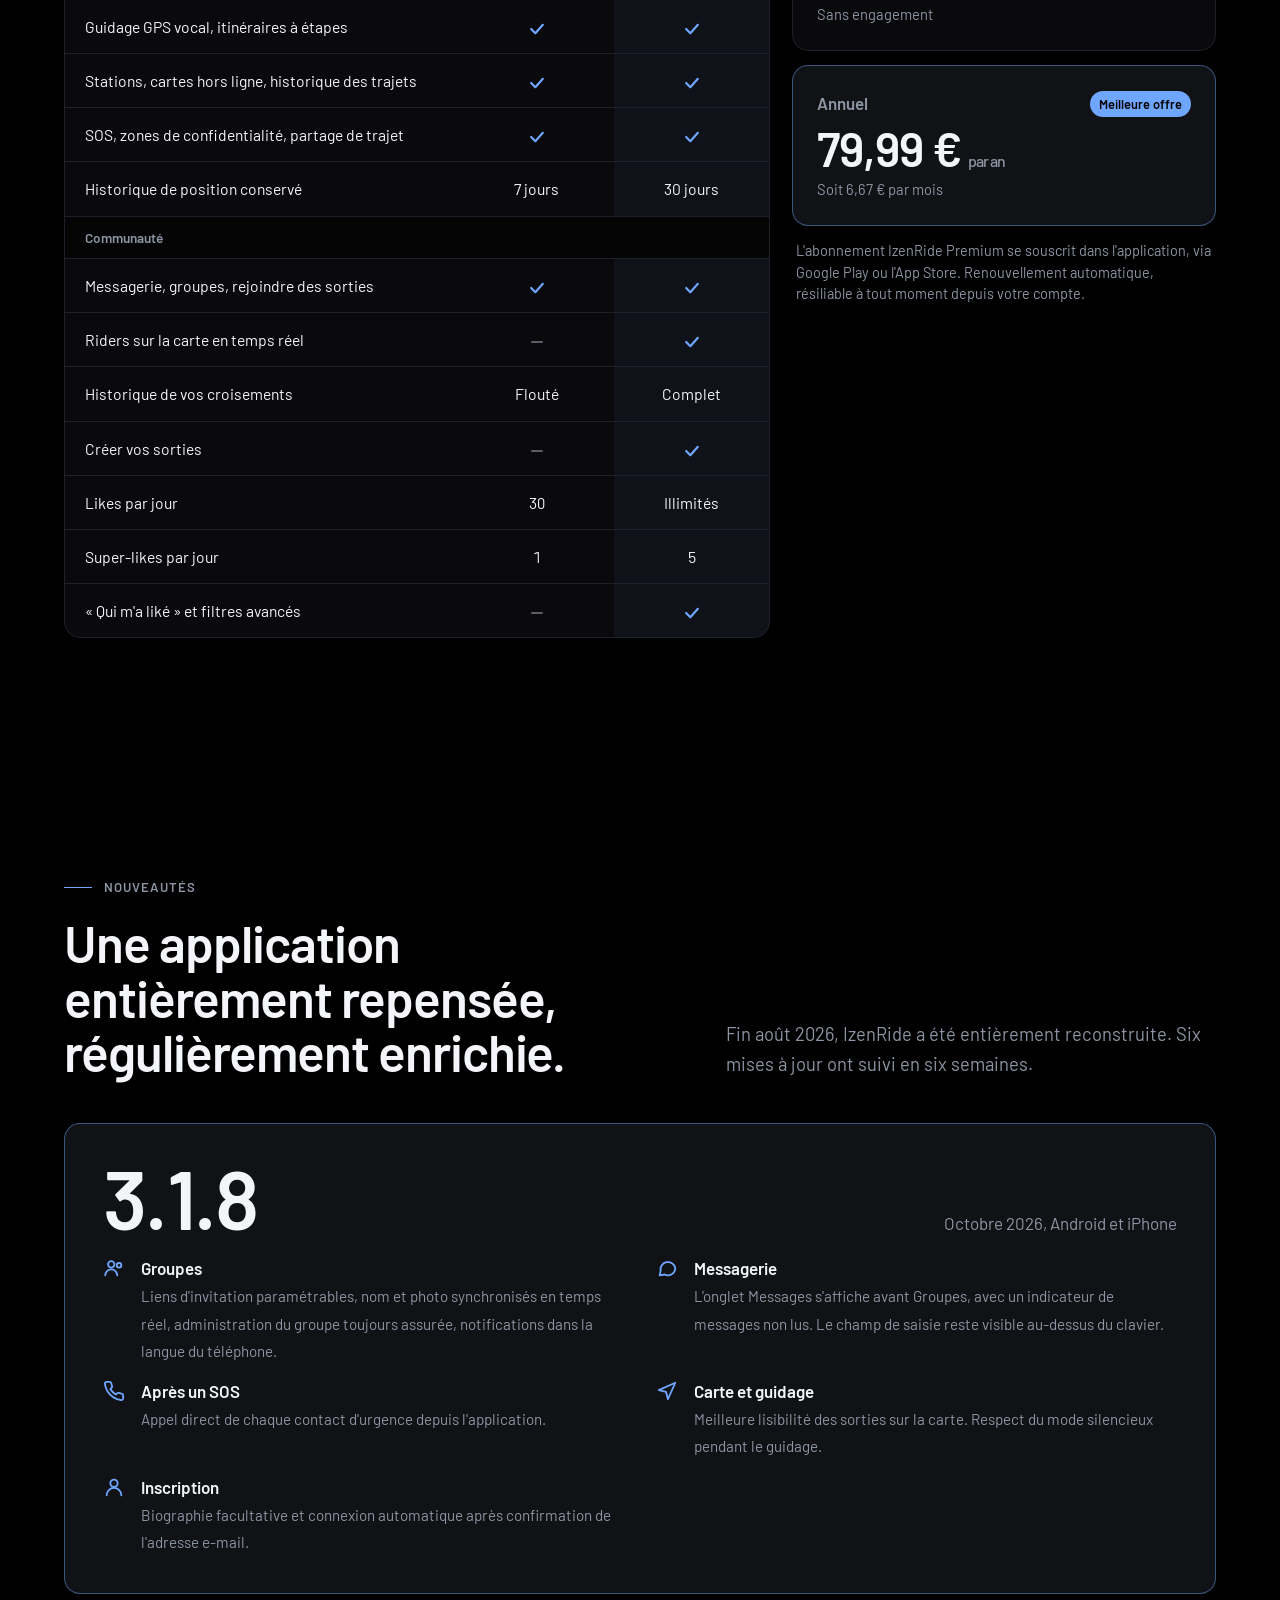
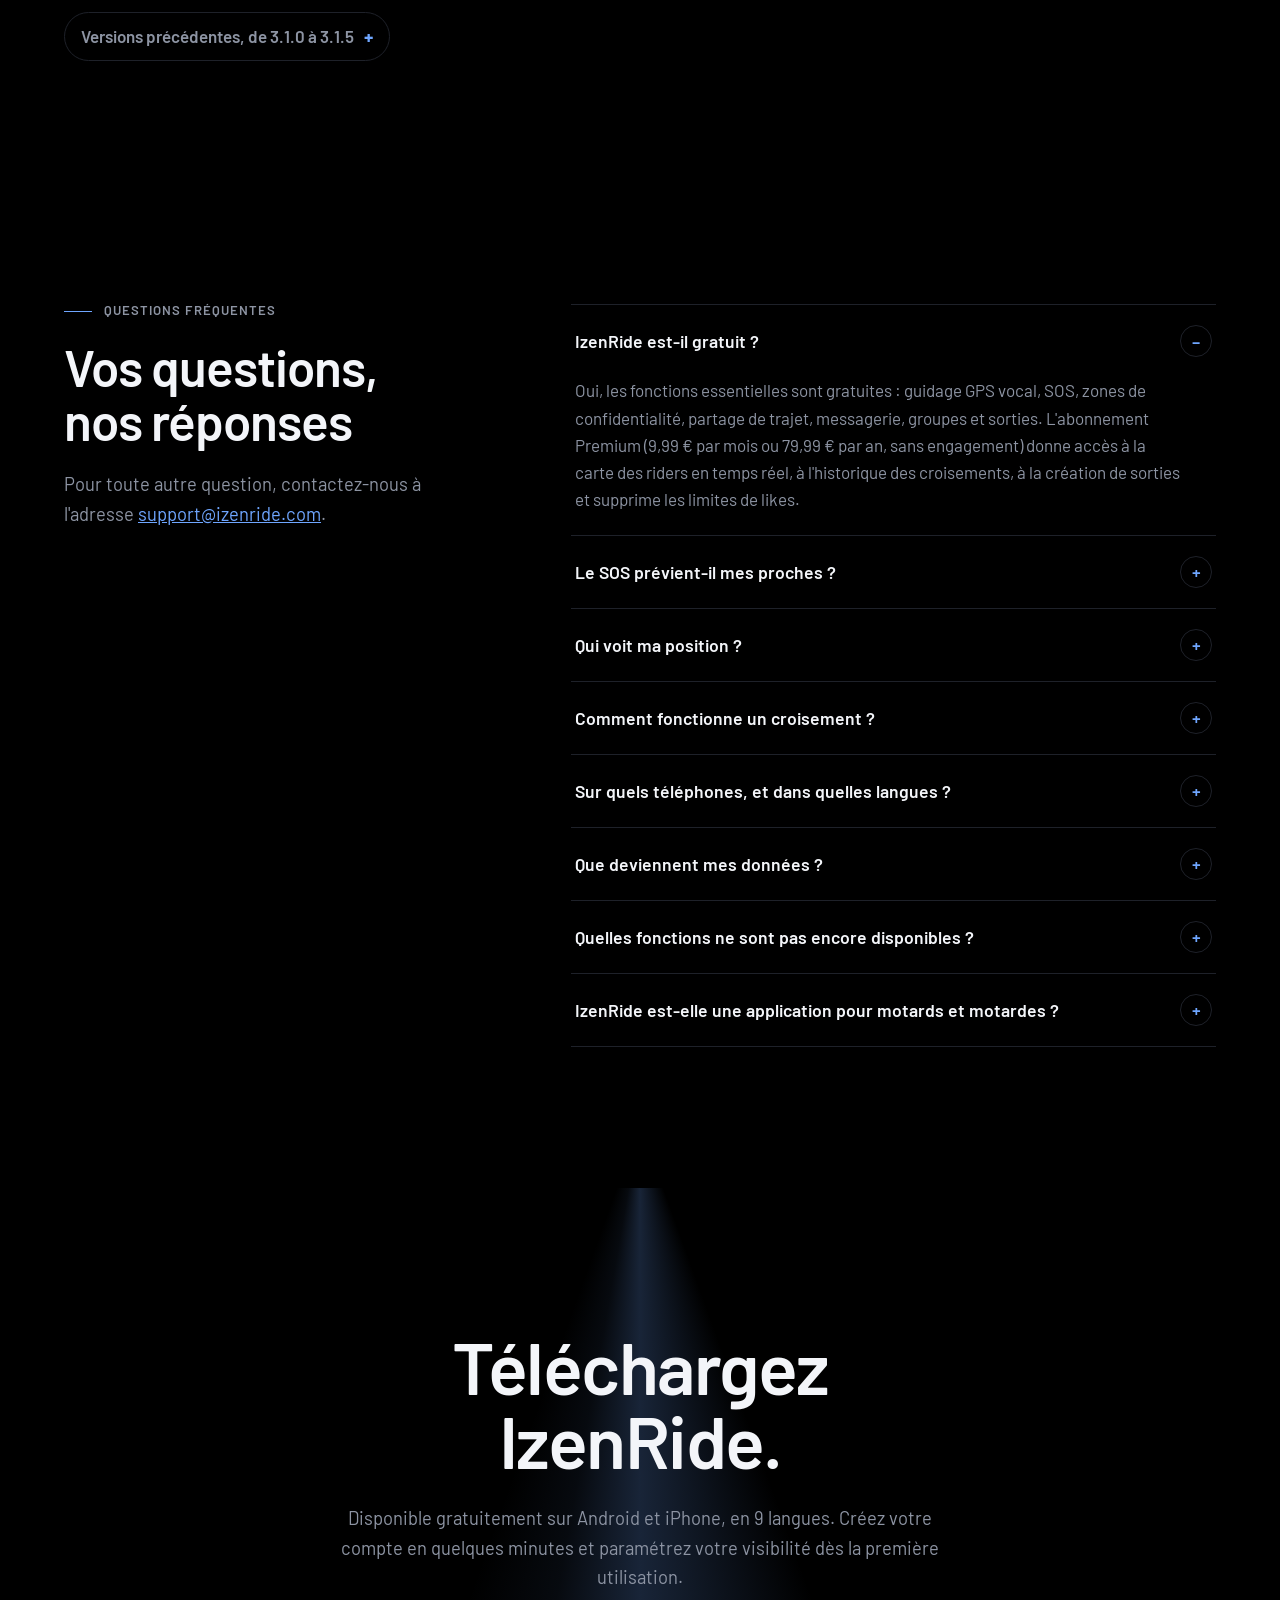
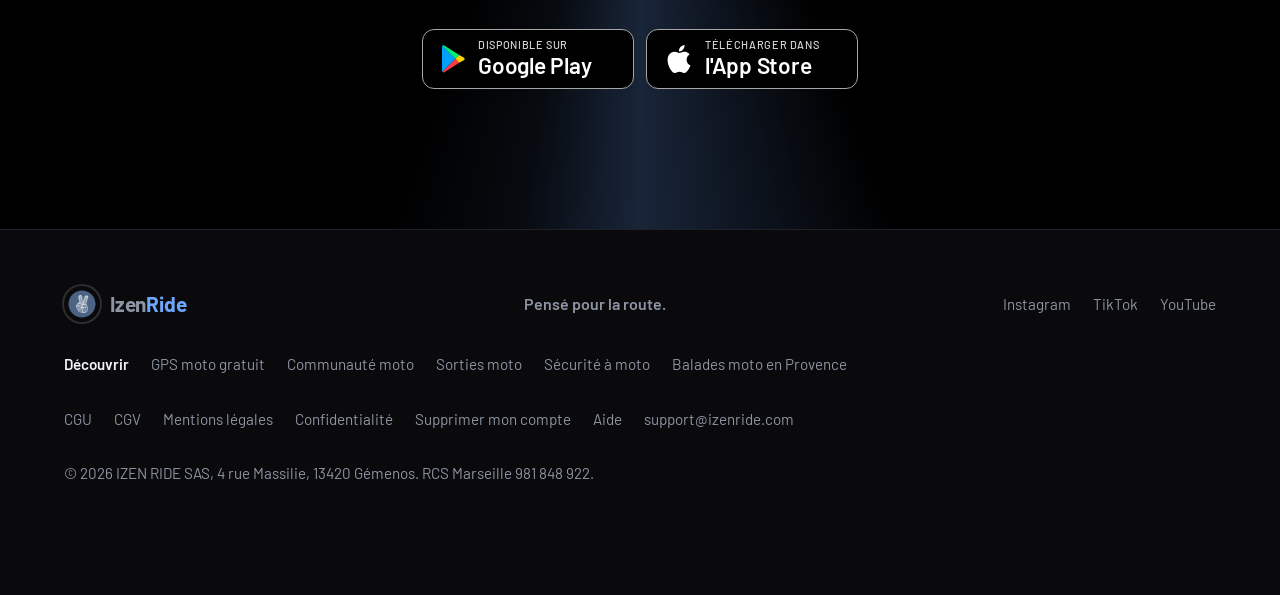
==== commit c5cf7cf9: "Search Console : balise de validation de la propriété https://izenride.fr/ Co-Authored-By: Claude Op" ====
--- a/index.html
+++ b/index.html
@@ -7,6 +7,7 @@
 <link rel="canonical" href="https://izenride.fr/">
 <meta name="description" content="Application GPS moto gratuite : guidage vocal, itinéraires, croisements entre riders, sorties en groupe et alerte SOS. Sur Android et iPhone.">
 <meta name="robots" content="max-image-preview:large">
+<meta name="google-site-verification" content="vzkxtoQN4DFH7vy-o35HpM87OYTxbEP7DqRVfcJsRH8">
 <meta name="theme-color" content="#000000">
 <meta property="og:type" content="website">
 <meta property="og:title" content="IzenRide, le cockpit moto">
@@ -26,10 +27,9 @@
 <link rel="icon" href="/favicon.ico" sizes="any">
 <link rel="icon" type="image/png" sizes="32x32" href="assets/img/favicon-32.png">
 <link rel="apple-touch-icon" href="assets/img/apple-touch-icon.png">
-<link rel="preload" href="assets/fonts/barlow-latin-800-normal.woff2" as="font" type="font/woff2" crossorigin>
+<link rel="preload" href="assets/fonts/barlow-latin-700-normal.woff2" as="font" type="font/woff2" crossorigin>
 <link rel="stylesheet" href="assets/css/fonts.css?v=20261020">
 <link rel="stylesheet" href="assets/css/site.css?v=20261102b">
-<link rel="stylesheet" href="assets/css/v2.css?v=20261029">
 <script type="application/ld+json">
 {
  "@context": "https://schema.org",
@@ -293,19 +293,13 @@
     </div>
   </section>
 
-  <div class="wrap proof">
-    <div class="proof-item"><svg viewBox="0 0 24 24" fill="none" stroke="currentColor" stroke-width="2" stroke-linejoin="round" aria-hidden="true"><path d="m3 11 18-8-8 18-2-8-8-2Z"/></svg><div><b>GPS moto gratuit</b><span>Guidage vocal, sans abonnement</span></div></div>
-    <div class="proof-item"><svg viewBox="0 0 24 24" fill="none" stroke="currentColor" stroke-width="2" stroke-linecap="round" aria-hidden="true"><circle cx="7" cy="7" r="3"/><circle cx="17" cy="17" r="3"/><path d="M9.5 9.5l5 5"/></svg><div><b>Croisements</b><span>Retrouvez les riders croisés sur la route</span></div></div>
-    <div class="proof-item"><svg viewBox="0 0 24 24" fill="none" stroke="currentColor" stroke-width="2" stroke-linejoin="round" aria-hidden="true"><path d="M12 3 4 6v6c0 4.5 3.4 8.3 8 9 4.6-.7 8-4.5 8-9V6l-8-3Z"/><path d="M12 8v5M12 16h.01" stroke-linecap="round"/></svg><div><b>SOS et partage de trajet</b><span>Alerte aux membres proches, suivi pour vos proches</span></div></div>
-  </div>
-
   <!-- ===== Navigation ===== -->
   <section class="band" id="navigation" aria-labelledby="nav-title" data-step="Navigation">
     <div class="wrap">
       <div class="sec-lead">
         <div class="head">
           <span class="kicker"><svg viewBox="0 0 24 24" fill="none" stroke="currentColor" stroke-width="2" stroke-linejoin="round" aria-hidden="true"><path d="m3 11 18-8-8 18-2-8-8-2Z"/></svg>Navigation</span>
-          <h2 id="nav-title">Un GPS conçu pour la moto, <span class="hl">inclus gratuitement.</span></h2>
+          <h2 id="nav-title">Un GPS conçu pour la moto, inclus gratuitement.</h2>
         </div>
         <div>
           <p class="lede">Le guidage vocal virage par virage est accessible à l'ensemble des membres, sans abonnement, et disponible dans votre langue.</p>
@@ -356,7 +350,7 @@
       <div class="sec-lead">
         <div class="head">
           <span class="kicker"><svg viewBox="0 0 24 24" fill="none" stroke="currentColor" stroke-width="2" stroke-linecap="round" aria-hidden="true"><circle cx="9" cy="8" r="3.5"/><path d="M2.5 20a6.5 6.5 0 0 1 13 0"/><circle cx="17.5" cy="9" r="2.5"/><path d="M16 14.2a5 5 0 0 1 6 4.8"/></svg>La communauté</span>
-          <h2 id="com-title">La communauté moto <span class="hl">de votre région.</span></h2>
+          <h2 id="com-title">La communauté moto de votre région.</h2>
         </div>
         <div>
           <p class="lede">Rencontrez des riders qui partagent votre pratique, organisez vos sorties et retrouvez-vous sur la route. Seules les personnes avec lesquelles vous êtes en relation peuvent vous écrire.</p>
@@ -446,7 +440,7 @@
       <div class="sec-lead">
         <div class="head">
           <span class="kicker"><svg viewBox="0 0 24 24" fill="none" stroke="currentColor" stroke-width="2" stroke-linejoin="round" aria-hidden="true"><path d="M12 3 4 6v6c0 4.5 3.4 8.3 8 9 4.6-.7 8-4.5 8-9V6l-8-3Z"/></svg>Sécurité</span>
-          <h2 id="securite-title">Votre sécurité, <span class="hl">à chaque trajet.</span></h2>
+          <h2 id="securite-title">Votre sécurité, à chaque trajet.</h2>
         </div>
         <div>
           <p class="lede">Fonctions incluses pour l'ensemble des membres. Vous gardez le contrôle des informations visibles par les autres.</p>
@@ -537,7 +531,7 @@
     <div class="wrap">
       <div class="head" style="margin-inline:auto;text-align:center;justify-items:center">
         <span class="kicker"><svg viewBox="0 0 24 24" fill="none" stroke="currentColor" stroke-width="2" aria-hidden="true"><rect x="6" y="2.5" width="12" height="19" rx="3"/><path d="M10.5 18.5h3" stroke-linecap="round"/></svg>Aperçu de l'application</span>
-        <h2 id="ecrans-title">L'application <span class="hl">en images.</span></h2>
+        <h2 id="ecrans-title">L'application en images</h2>
         <p class="lede">Captures d'écran de l'application (version 3.1.9, compte de démonstration). Faites défiler avec la souris, le doigt ou les flèches du clavier.</p>
       </div>
       <div class="carousel" id="carousel" role="region" aria-roledescription="carrousel" aria-label="Écrans de l'application" tabindex="0"></div>
@@ -556,7 +550,7 @@
       <div class="sec-lead">
         <div class="head">
           <span class="kicker"><svg viewBox="0 0 24 24" fill="none" stroke="currentColor" stroke-width="2" stroke-linejoin="round" aria-hidden="true"><path d="M3 8l4 4 5-7 5 7 4-4-2 11H5L3 8Z"/></svg>Sans engagement</span>
-          <h2 id="premium-title">L'essentiel <span class="hl">est gratuit.</span></h2>
+          <h2 id="premium-title">L'essentiel est gratuit.</h2>
         </div>
         <p class="lede">Guidage GPS, SOS, zones de confidentialité, messagerie et sorties sont inclus gratuitement. L'abonnement Premium donne accès à la carte des riders, à l'historique des croisements et à la création de sorties.</p>
       </div>
@@ -597,7 +591,7 @@
       <div class="sec-lead">
         <div class="head">
           <span class="kicker"><svg viewBox="0 0 24 24" fill="none" stroke="currentColor" stroke-width="2" stroke-linecap="round" stroke-linejoin="round" aria-hidden="true"><path d="M12 3v3M12 18v3M3 12h3M18 12h3M5.6 5.6l2.1 2.1M16.3 16.3l2.1 2.1M5.6 18.4l2.1-2.1M16.3 7.7l2.1-2.1"/></svg>Nouveautés</span>
-          <h2 id="new-title">Une application entièrement repensée, <span class="hl">régulièrement enrichie.</span></h2>
+          <h2 id="new-title">Une application entièrement repensée, régulièrement enrichie.</h2>
         </div>
         <p class="lede">Fin août 2026, IzenRide a été entièrement reconstruite. Six mises à jour ont suivi en six semaines.</p>
       </div>
@@ -633,7 +627,7 @@
     <div class="wrap faq-layout">
       <div class="head">
         <span class="kicker"><svg viewBox="0 0 24 24" fill="none" stroke="currentColor" stroke-width="2" stroke-linecap="round" aria-hidden="true"><circle cx="12" cy="12" r="9"/><path d="M9.5 9a2.5 2.5 0 1 1 3.5 2.3c-.6.3-1 .9-1 1.6v.6M12 17v.01"/></svg>Questions fréquentes</span>
-        <h2 id="faq-title">Vos questions, <span class="hl">nos réponses.</span></h2>
+        <h2 id="faq-title">Vos questions, nos réponses</h2>
         <p class="lede">Pour toute autre question, contactez-nous à l'adresse <a href="mailto:support@izenride.com">support@izenride.com</a>.</p>
       </div>
       <div class="faq">
@@ -652,7 +646,7 @@
   <!-- ===== Téléchargement ===== -->
   <section class="band get" id="telecharger" aria-labelledby="get-title" data-step="Arrivée">
     <div class="wrap">
-      <h2 id="get-title">Téléchargez<br><span class="hl">IzenRide.</span></h2>
+      <h2 id="get-title">Téléchargez<br>IzenRide.</h2>
       <p class="lede">Disponible gratuitement sur Android et iPhone, en 9 langues. Créez votre compte en quelques minutes et paramétrez votre visibilité dès la première utilisation.</p>
       <div class="ctas">
         <a class="store" href="https://play.google.com/store/apps/details?id=com.izenride.app" rel="noopener">
@@ -708,6 +702,5 @@
 </footer>
 
 <script src="assets/js/site.js?v=20261102b"></script>
-<script src="assets/js/fx.js?v=20261029" defer></script>
 </body>
 </html>
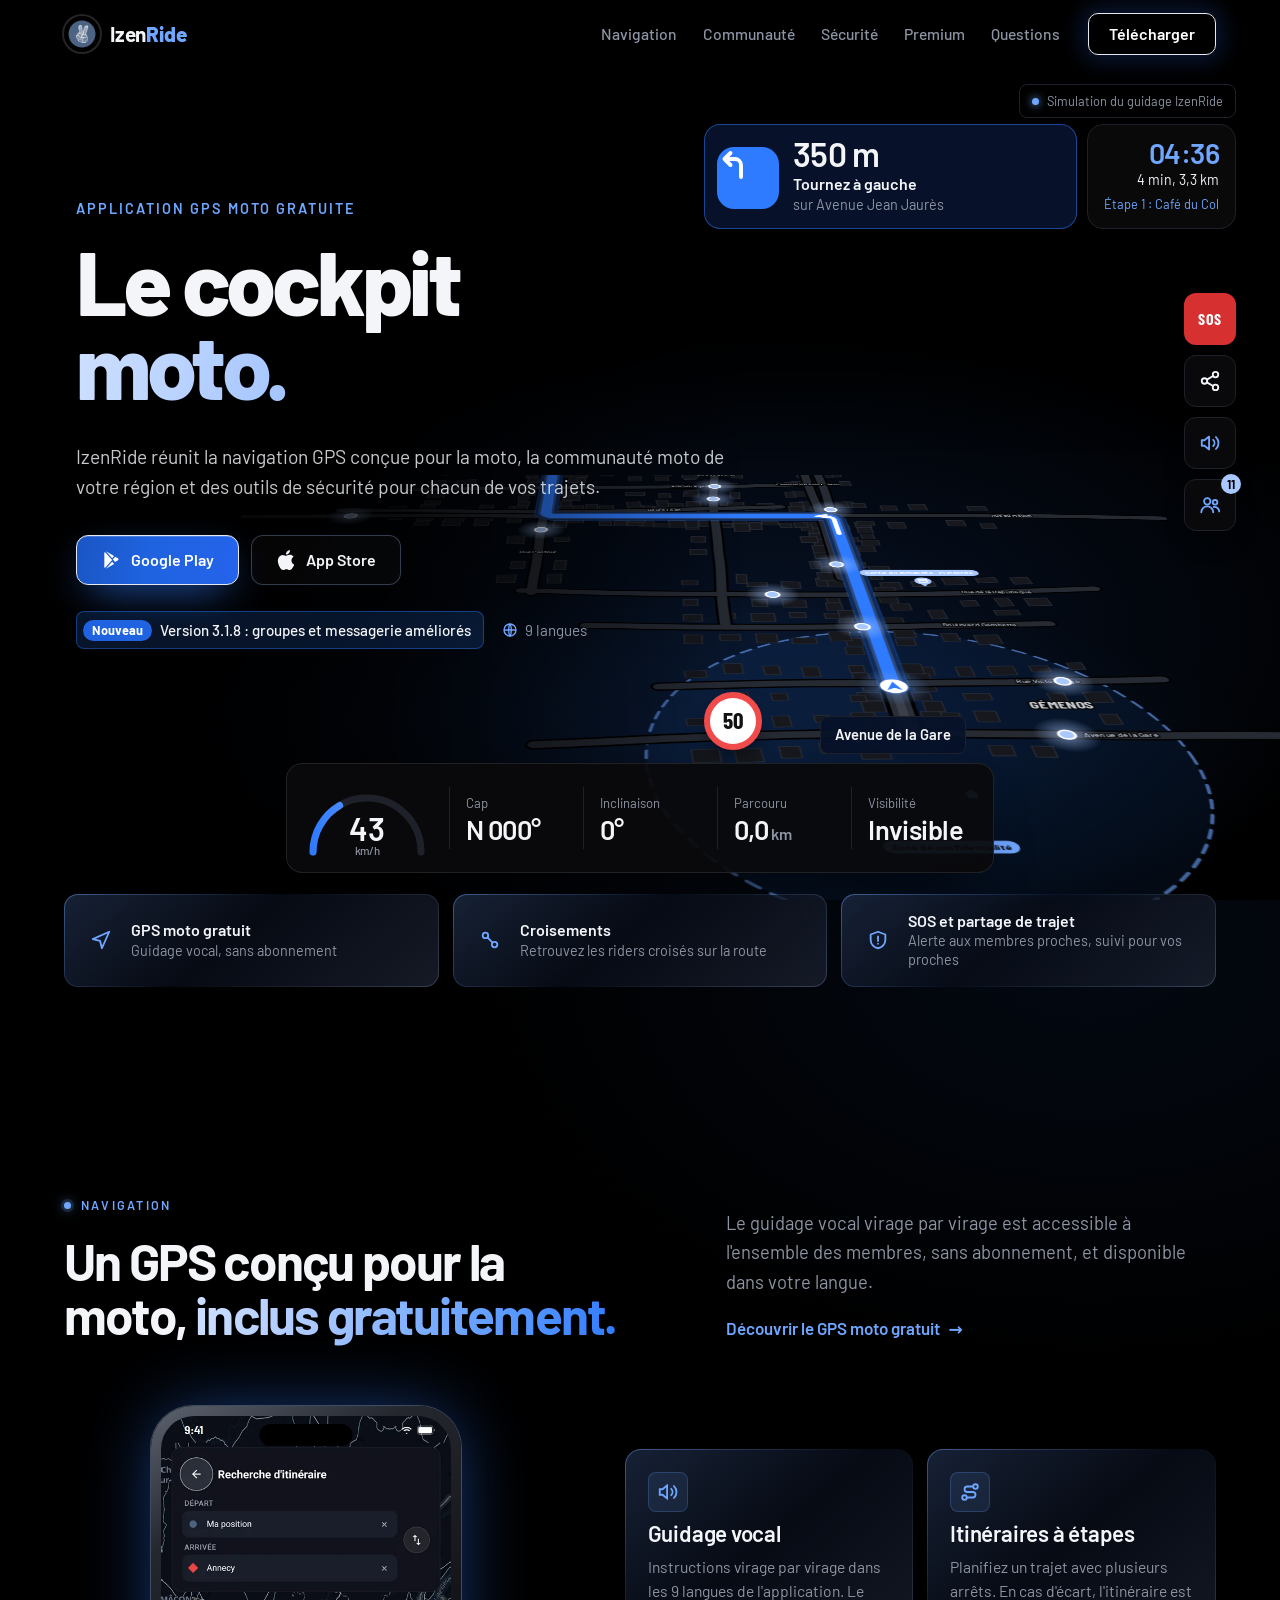
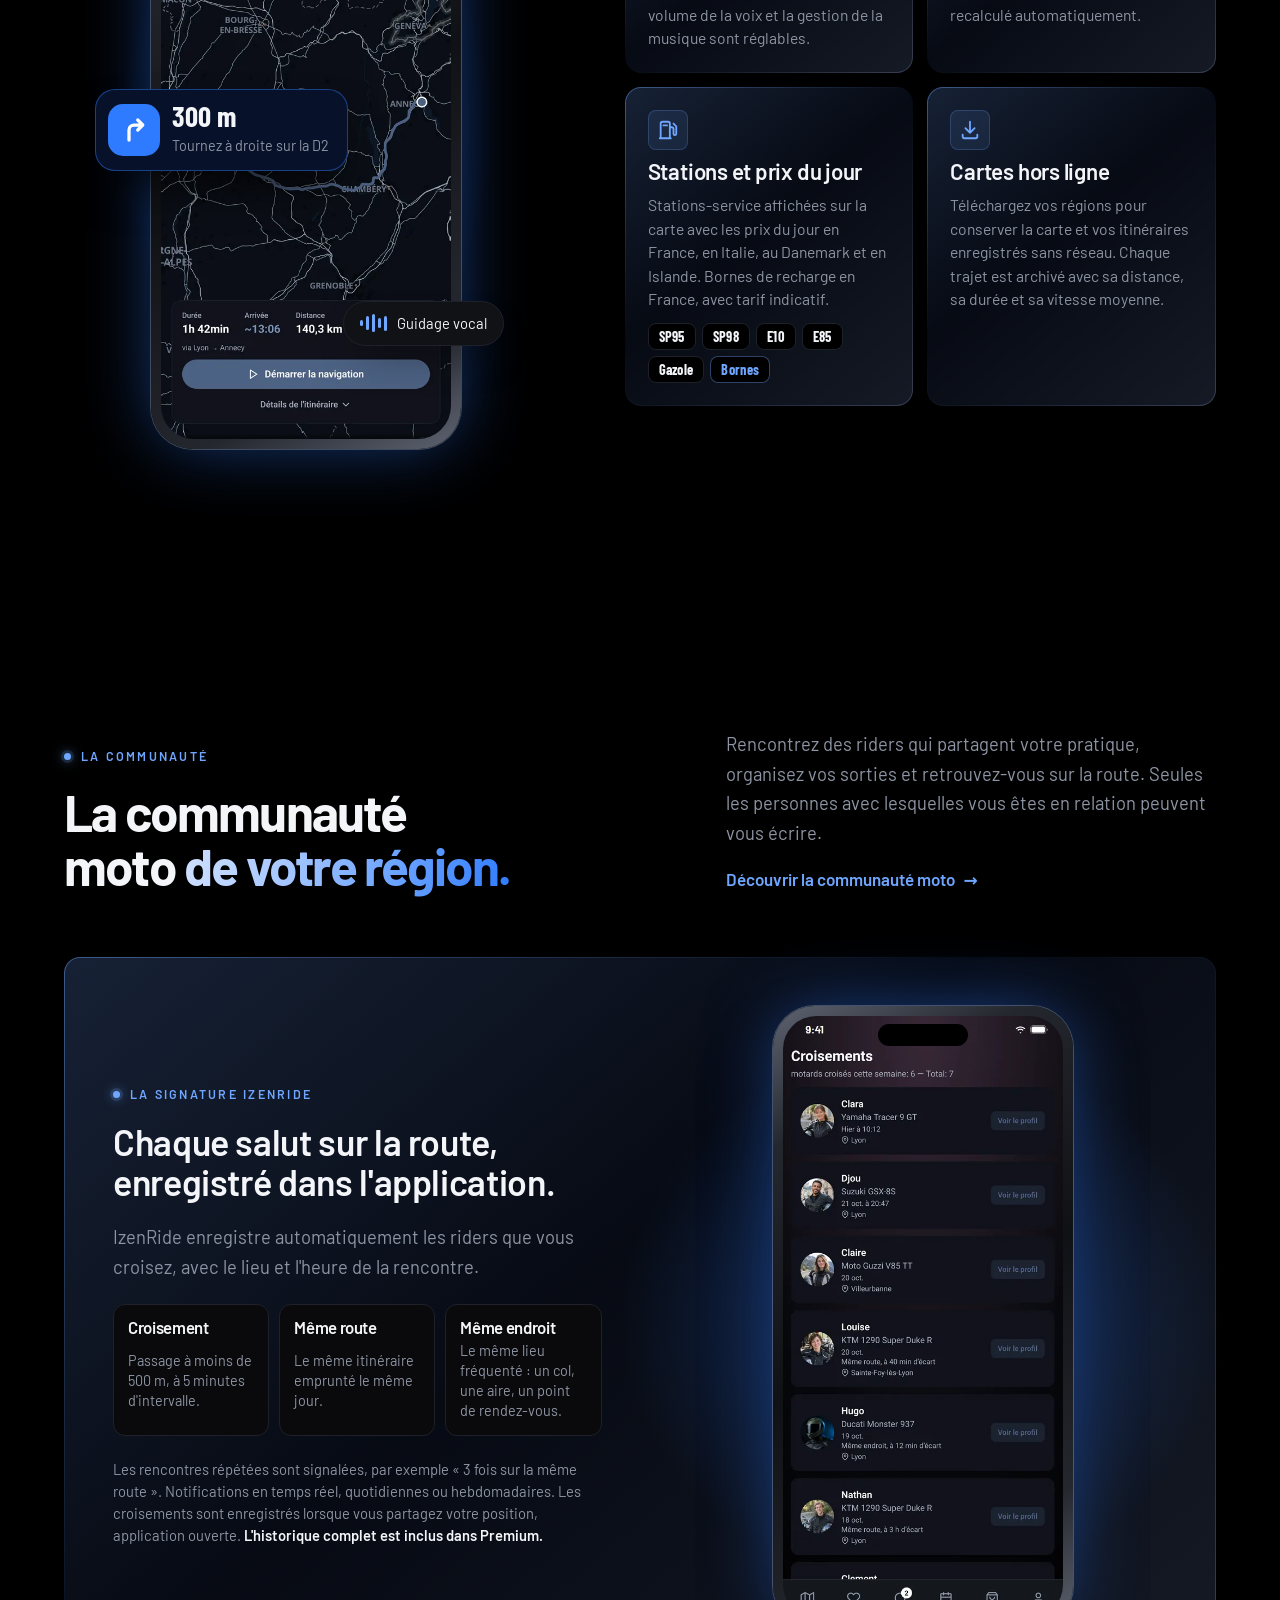
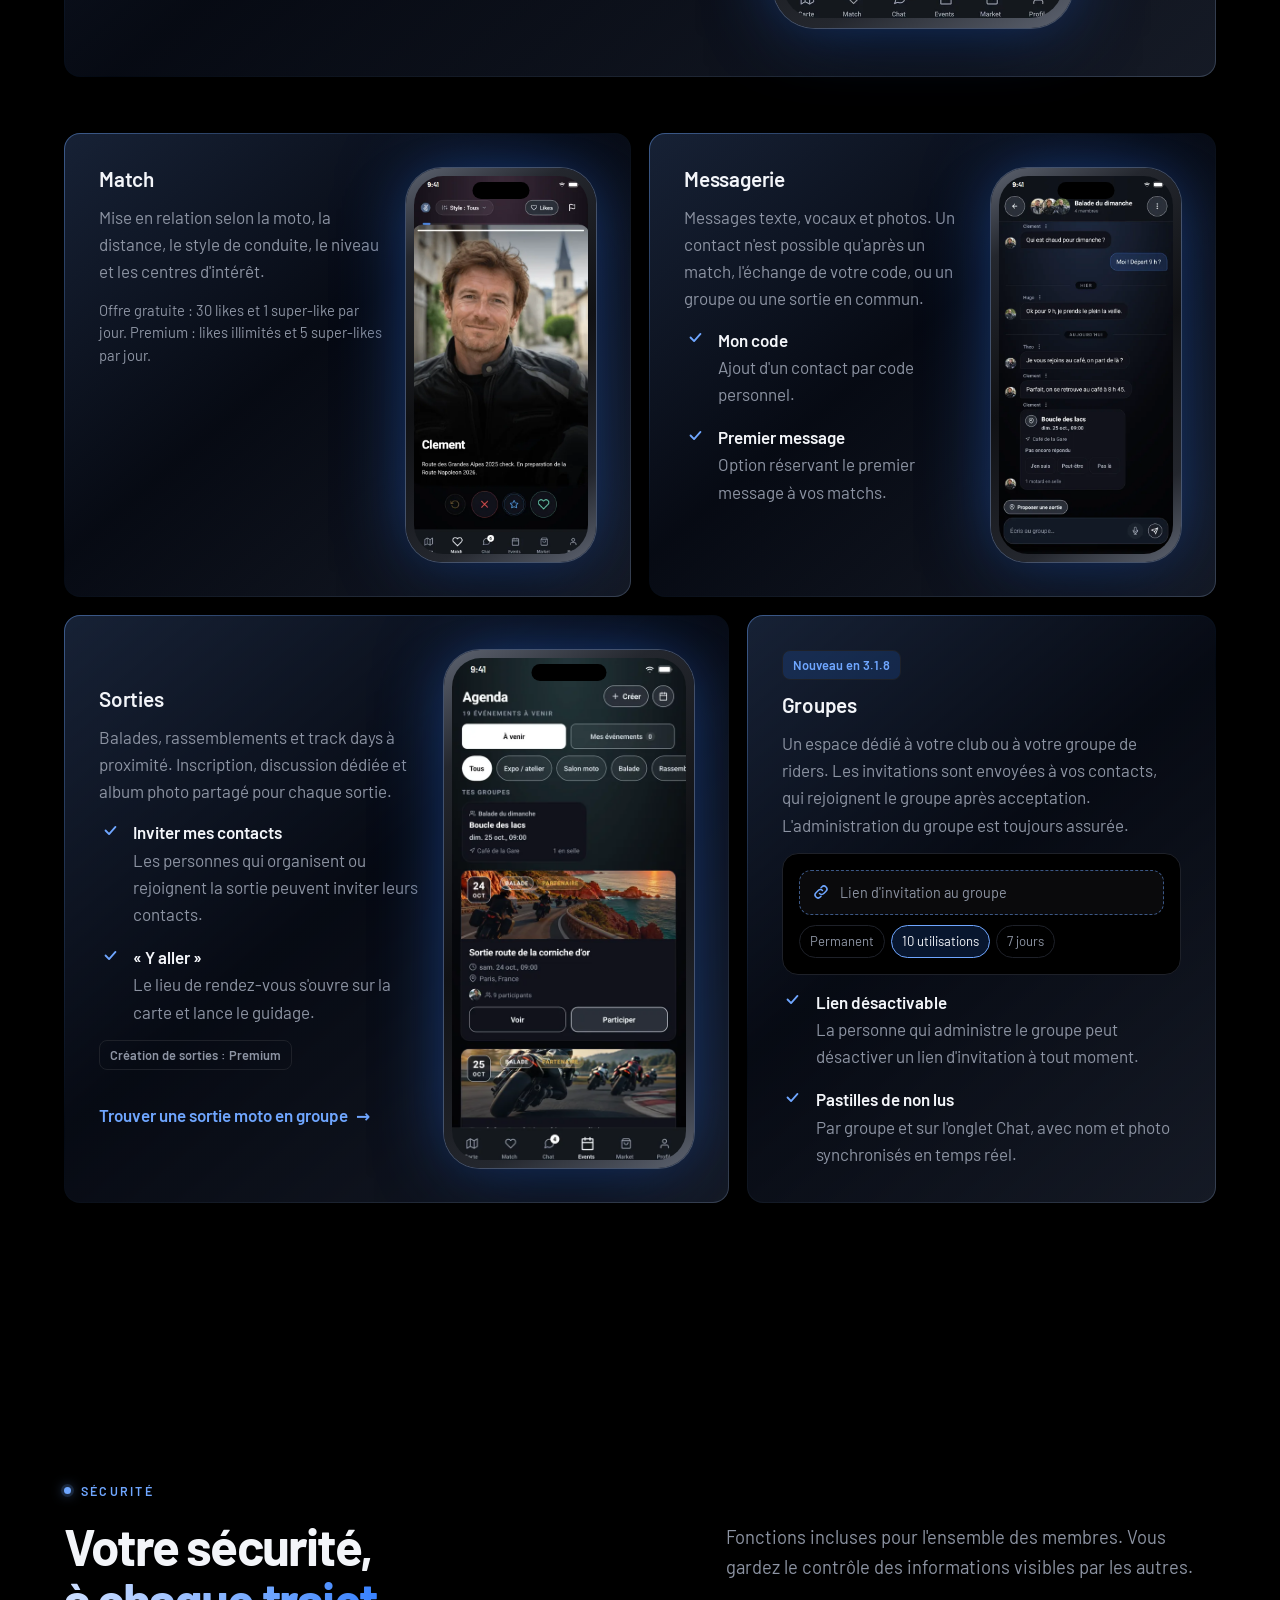
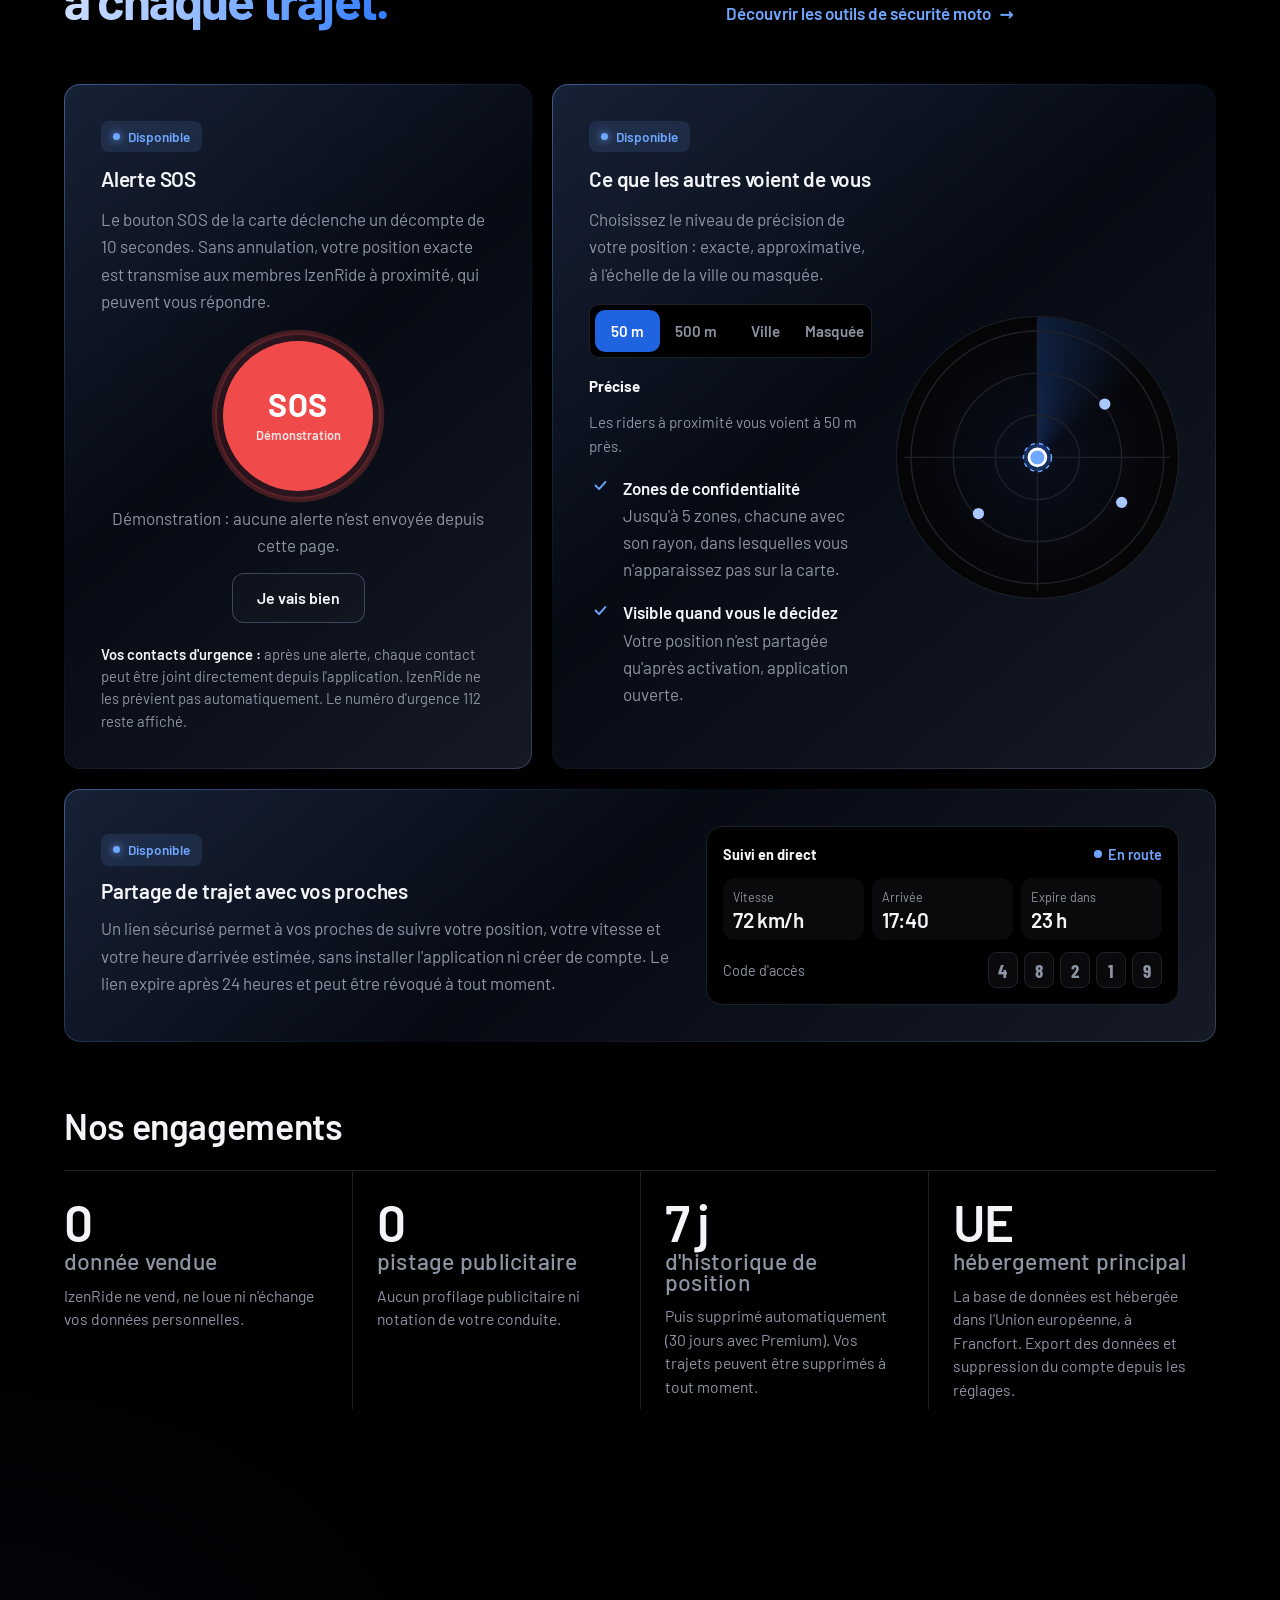
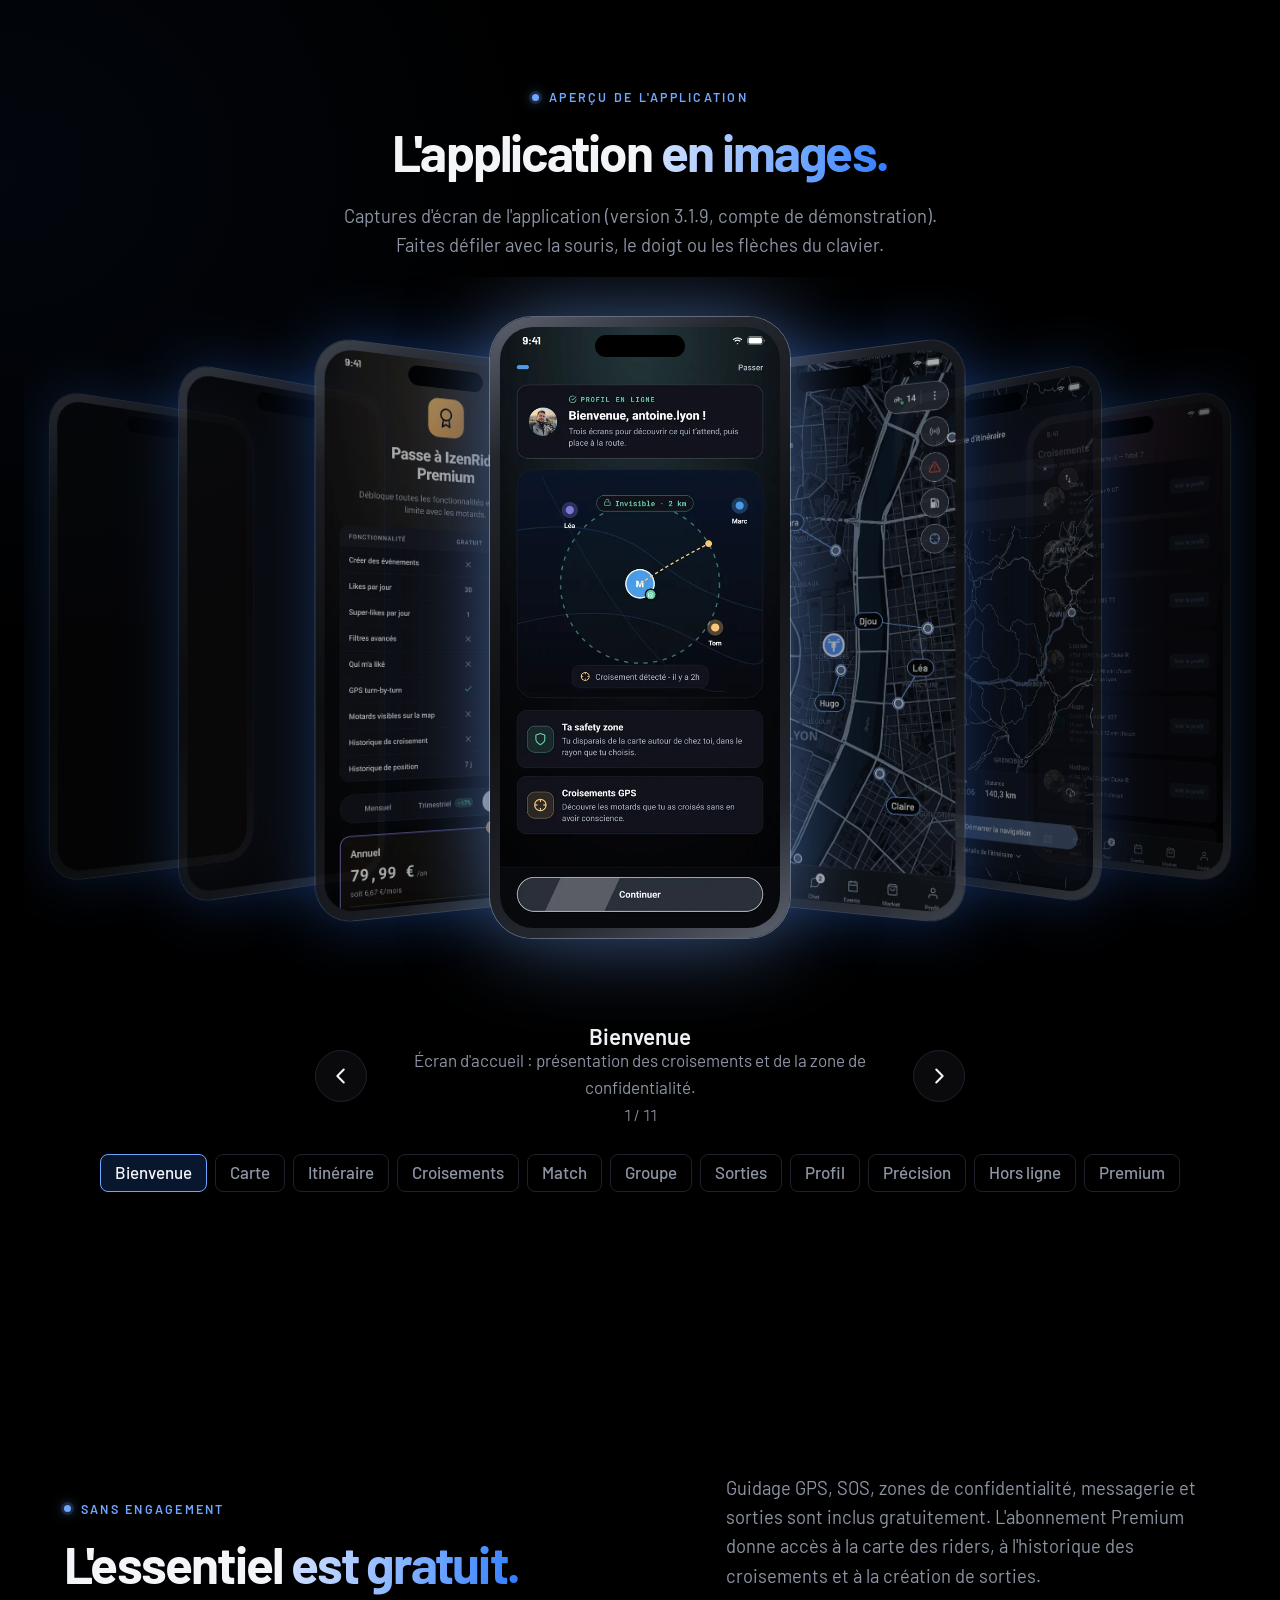
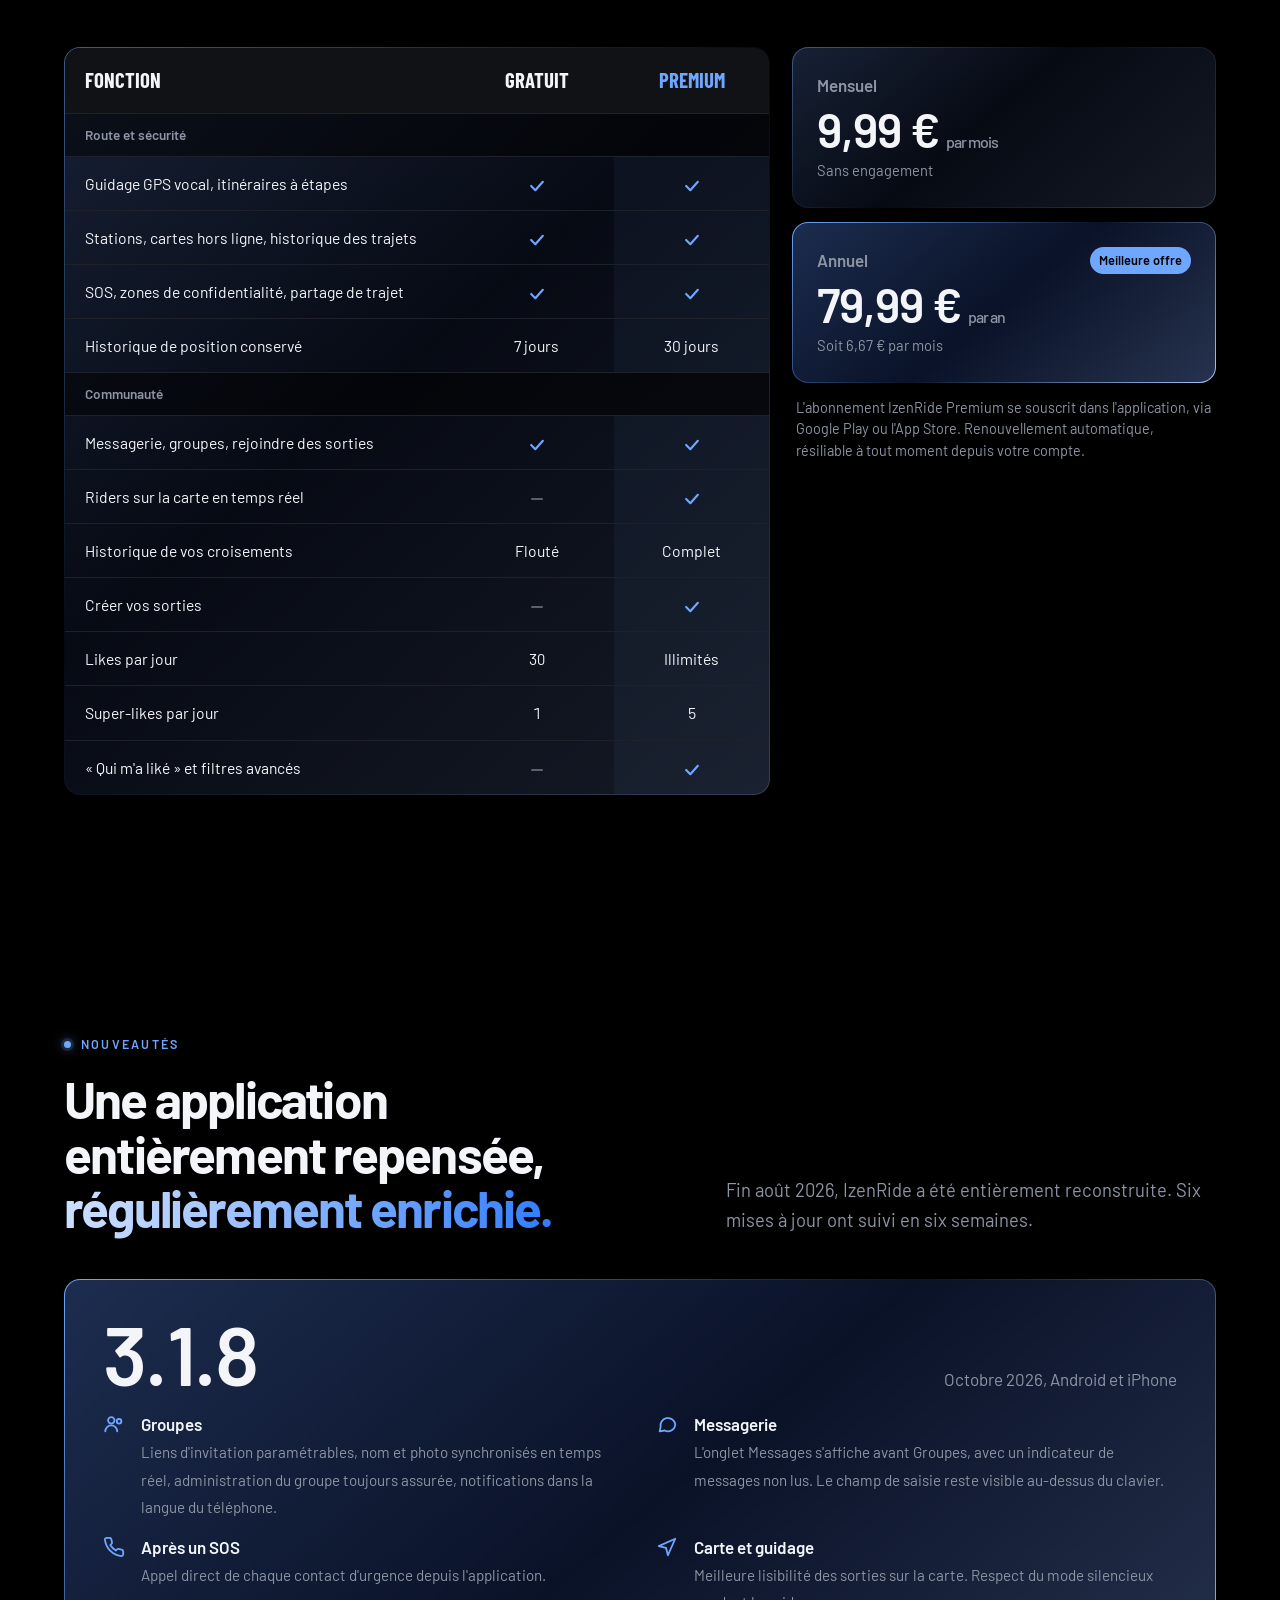
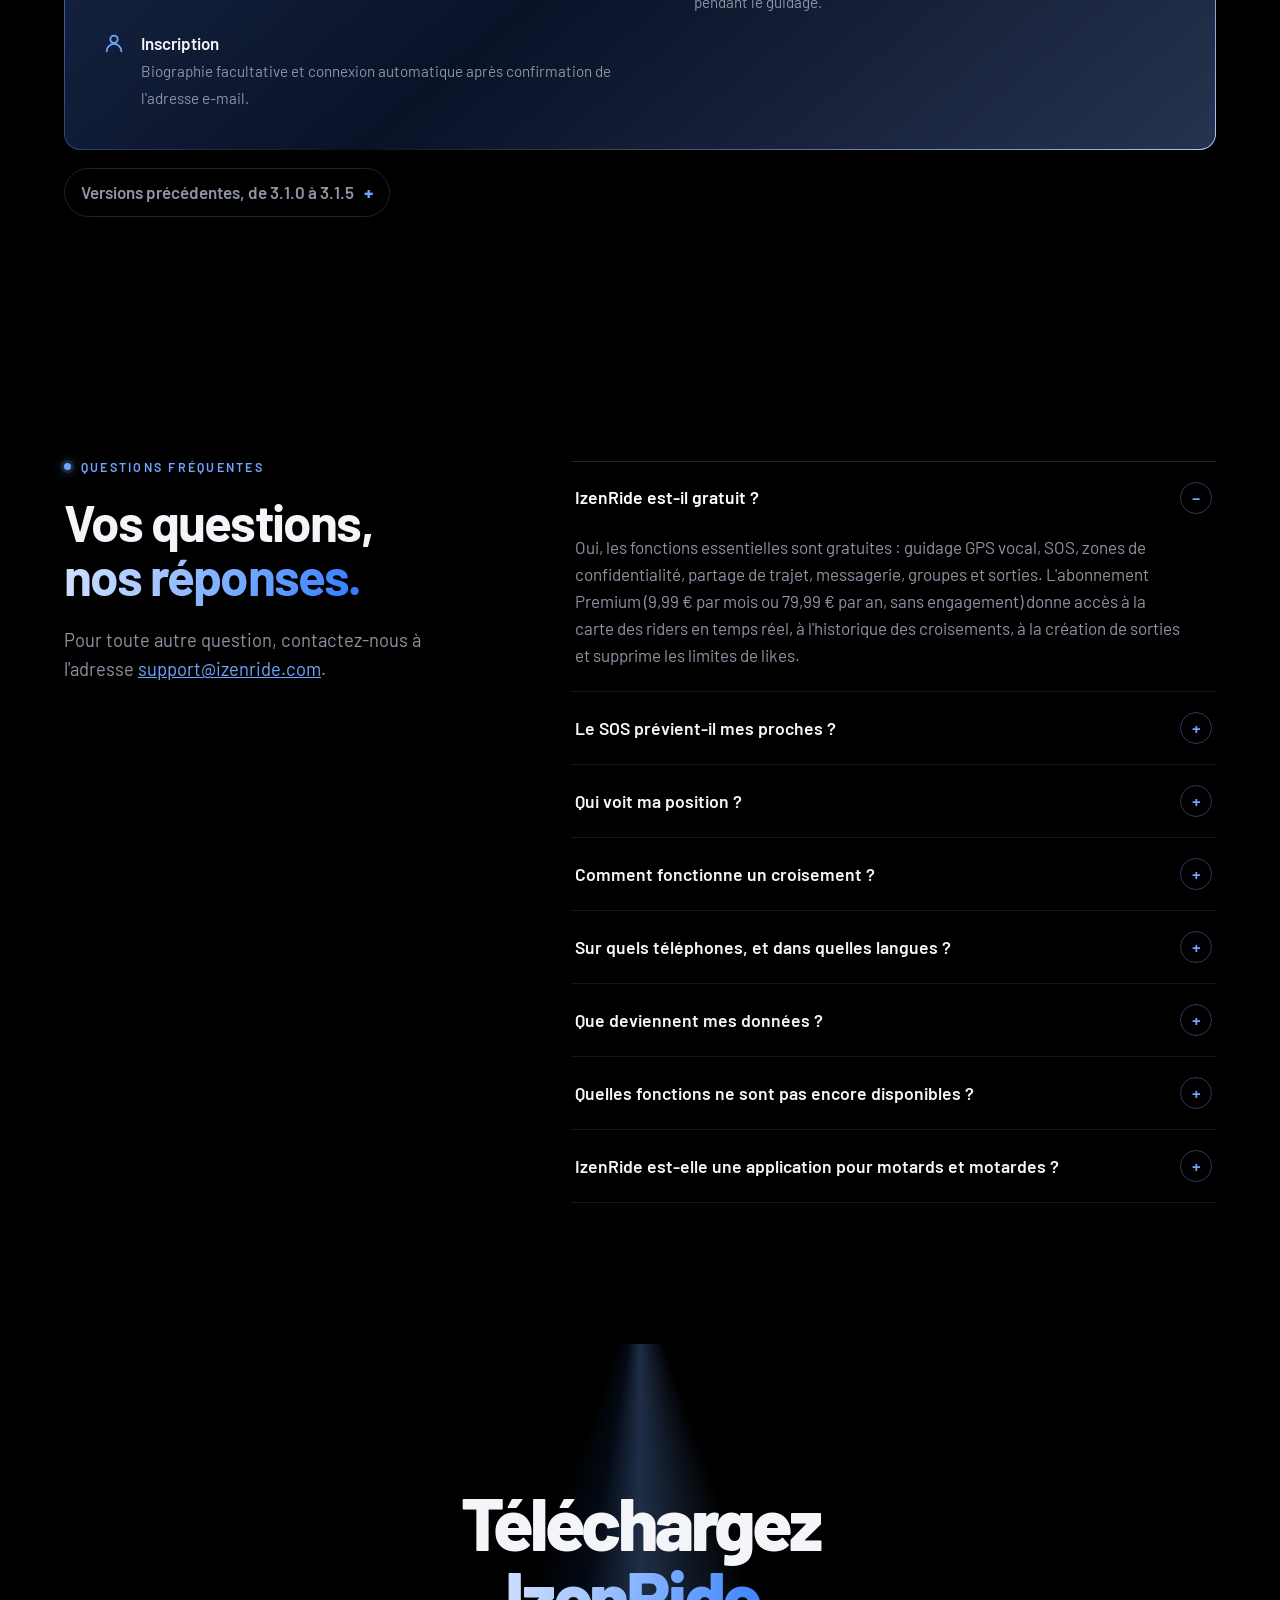
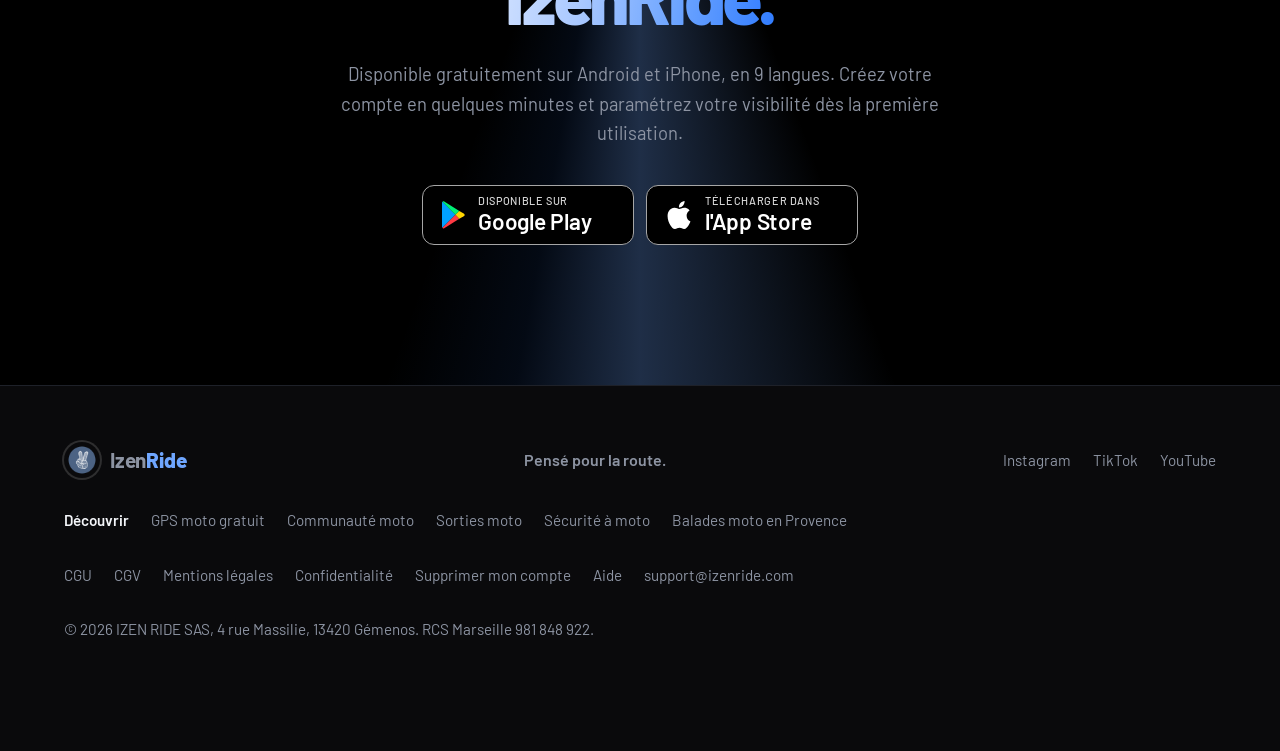
==== commit ec70ace4: "Fusion de main (balise Search Console) Co-Authored-By: Claude Opus 5.5 <noreply@anthropic.com> Claud" ====
--- a/index.html
+++ b/index.html
@@ -27,9 +27,10 @@
 <link rel="icon" href="/favicon.ico" sizes="any">
 <link rel="icon" type="image/png" sizes="32x32" href="assets/img/favicon-32.png">
 <link rel="apple-touch-icon" href="assets/img/apple-touch-icon.png">
-<link rel="preload" href="assets/fonts/barlow-latin-700-normal.woff2" as="font" type="font/woff2" crossorigin>
+<link rel="preload" href="assets/fonts/barlow-latin-800-normal.woff2" as="font" type="font/woff2" crossorigin>
 <link rel="stylesheet" href="assets/css/fonts.css?v=20261020">
 <link rel="stylesheet" href="assets/css/site.css?v=20261102b">
+<link rel="stylesheet" href="assets/css/v2.css?v=20261029">
 <script type="application/ld+json">
 {
  "@context": "https://schema.org",
@@ -293,13 +294,19 @@
     </div>
   </section>
 
+  <div class="wrap proof">
+    <div class="proof-item"><svg viewBox="0 0 24 24" fill="none" stroke="currentColor" stroke-width="2" stroke-linejoin="round" aria-hidden="true"><path d="m3 11 18-8-8 18-2-8-8-2Z"/></svg><div><b>GPS moto gratuit</b><span>Guidage vocal, sans abonnement</span></div></div>
+    <div class="proof-item"><svg viewBox="0 0 24 24" fill="none" stroke="currentColor" stroke-width="2" stroke-linecap="round" aria-hidden="true"><circle cx="7" cy="7" r="3"/><circle cx="17" cy="17" r="3"/><path d="M9.5 9.5l5 5"/></svg><div><b>Croisements</b><span>Retrouvez les riders croisés sur la route</span></div></div>
+    <div class="proof-item"><svg viewBox="0 0 24 24" fill="none" stroke="currentColor" stroke-width="2" stroke-linejoin="round" aria-hidden="true"><path d="M12 3 4 6v6c0 4.5 3.4 8.3 8 9 4.6-.7 8-4.5 8-9V6l-8-3Z"/><path d="M12 8v5M12 16h.01" stroke-linecap="round"/></svg><div><b>SOS et partage de trajet</b><span>Alerte aux membres proches, suivi pour vos proches</span></div></div>
+  </div>
+
   <!-- ===== Navigation ===== -->
   <section class="band" id="navigation" aria-labelledby="nav-title" data-step="Navigation">
     <div class="wrap">
       <div class="sec-lead">
         <div class="head">
           <span class="kicker"><svg viewBox="0 0 24 24" fill="none" stroke="currentColor" stroke-width="2" stroke-linejoin="round" aria-hidden="true"><path d="m3 11 18-8-8 18-2-8-8-2Z"/></svg>Navigation</span>
-          <h2 id="nav-title">Un GPS conçu pour la moto, inclus gratuitement.</h2>
+          <h2 id="nav-title">Un GPS conçu pour la moto, <span class="hl">inclus gratuitement.</span></h2>
         </div>
         <div>
           <p class="lede">Le guidage vocal virage par virage est accessible à l'ensemble des membres, sans abonnement, et disponible dans votre langue.</p>
@@ -350,7 +357,7 @@
       <div class="sec-lead">
         <div class="head">
           <span class="kicker"><svg viewBox="0 0 24 24" fill="none" stroke="currentColor" stroke-width="2" stroke-linecap="round" aria-hidden="true"><circle cx="9" cy="8" r="3.5"/><path d="M2.5 20a6.5 6.5 0 0 1 13 0"/><circle cx="17.5" cy="9" r="2.5"/><path d="M16 14.2a5 5 0 0 1 6 4.8"/></svg>La communauté</span>
-          <h2 id="com-title">La communauté moto de votre région.</h2>
+          <h2 id="com-title">La communauté moto <span class="hl">de votre région.</span></h2>
         </div>
         <div>
           <p class="lede">Rencontrez des riders qui partagent votre pratique, organisez vos sorties et retrouvez-vous sur la route. Seules les personnes avec lesquelles vous êtes en relation peuvent vous écrire.</p>
@@ -440,7 +447,7 @@
       <div class="sec-lead">
         <div class="head">
           <span class="kicker"><svg viewBox="0 0 24 24" fill="none" stroke="currentColor" stroke-width="2" stroke-linejoin="round" aria-hidden="true"><path d="M12 3 4 6v6c0 4.5 3.4 8.3 8 9 4.6-.7 8-4.5 8-9V6l-8-3Z"/></svg>Sécurité</span>
-          <h2 id="securite-title">Votre sécurité, à chaque trajet.</h2>
+          <h2 id="securite-title">Votre sécurité, <span class="hl">à chaque trajet.</span></h2>
         </div>
         <div>
           <p class="lede">Fonctions incluses pour l'ensemble des membres. Vous gardez le contrôle des informations visibles par les autres.</p>
@@ -531,7 +538,7 @@
     <div class="wrap">
       <div class="head" style="margin-inline:auto;text-align:center;justify-items:center">
         <span class="kicker"><svg viewBox="0 0 24 24" fill="none" stroke="currentColor" stroke-width="2" aria-hidden="true"><rect x="6" y="2.5" width="12" height="19" rx="3"/><path d="M10.5 18.5h3" stroke-linecap="round"/></svg>Aperçu de l'application</span>
-        <h2 id="ecrans-title">L'application en images</h2>
+        <h2 id="ecrans-title">L'application <span class="hl">en images.</span></h2>
         <p class="lede">Captures d'écran de l'application (version 3.1.9, compte de démonstration). Faites défiler avec la souris, le doigt ou les flèches du clavier.</p>
       </div>
       <div class="carousel" id="carousel" role="region" aria-roledescription="carrousel" aria-label="Écrans de l'application" tabindex="0"></div>
@@ -550,7 +557,7 @@
       <div class="sec-lead">
         <div class="head">
           <span class="kicker"><svg viewBox="0 0 24 24" fill="none" stroke="currentColor" stroke-width="2" stroke-linejoin="round" aria-hidden="true"><path d="M3 8l4 4 5-7 5 7 4-4-2 11H5L3 8Z"/></svg>Sans engagement</span>
-          <h2 id="premium-title">L'essentiel est gratuit.</h2>
+          <h2 id="premium-title">L'essentiel <span class="hl">est gratuit.</span></h2>
         </div>
         <p class="lede">Guidage GPS, SOS, zones de confidentialité, messagerie et sorties sont inclus gratuitement. L'abonnement Premium donne accès à la carte des riders, à l'historique des croisements et à la création de sorties.</p>
       </div>
@@ -591,7 +598,7 @@
       <div class="sec-lead">
         <div class="head">
           <span class="kicker"><svg viewBox="0 0 24 24" fill="none" stroke="currentColor" stroke-width="2" stroke-linecap="round" stroke-linejoin="round" aria-hidden="true"><path d="M12 3v3M12 18v3M3 12h3M18 12h3M5.6 5.6l2.1 2.1M16.3 16.3l2.1 2.1M5.6 18.4l2.1-2.1M16.3 7.7l2.1-2.1"/></svg>Nouveautés</span>
-          <h2 id="new-title">Une application entièrement repensée, régulièrement enrichie.</h2>
+          <h2 id="new-title">Une application entièrement repensée, <span class="hl">régulièrement enrichie.</span></h2>
         </div>
         <p class="lede">Fin août 2026, IzenRide a été entièrement reconstruite. Six mises à jour ont suivi en six semaines.</p>
       </div>
@@ -627,7 +634,7 @@
     <div class="wrap faq-layout">
       <div class="head">
         <span class="kicker"><svg viewBox="0 0 24 24" fill="none" stroke="currentColor" stroke-width="2" stroke-linecap="round" aria-hidden="true"><circle cx="12" cy="12" r="9"/><path d="M9.5 9a2.5 2.5 0 1 1 3.5 2.3c-.6.3-1 .9-1 1.6v.6M12 17v.01"/></svg>Questions fréquentes</span>
-        <h2 id="faq-title">Vos questions, nos réponses</h2>
+        <h2 id="faq-title">Vos questions, <span class="hl">nos réponses.</span></h2>
         <p class="lede">Pour toute autre question, contactez-nous à l'adresse <a href="mailto:support@izenride.com">support@izenride.com</a>.</p>
       </div>
       <div class="faq">
@@ -646,7 +653,7 @@
   <!-- ===== Téléchargement ===== -->
   <section class="band get" id="telecharger" aria-labelledby="get-title" data-step="Arrivée">
     <div class="wrap">
-      <h2 id="get-title">Téléchargez<br>IzenRide.</h2>
+      <h2 id="get-title">Téléchargez<br><span class="hl">IzenRide.</span></h2>
       <p class="lede">Disponible gratuitement sur Android et iPhone, en 9 langues. Créez votre compte en quelques minutes et paramétrez votre visibilité dès la première utilisation.</p>
       <div class="ctas">
         <a class="store" href="https://play.google.com/store/apps/details?id=com.izenride.app" rel="noopener">
@@ -702,5 +709,6 @@
 </footer>
 
 <script src="assets/js/site.js?v=20261102b"></script>
+<script src="assets/js/fx.js?v=20261029" defer></script>
 </body>
 </html>
--- a/assets/css/v2.css
+++ b/assets/css/v2.css
@@ -0,0 +1,100 @@
+/* ==========================================================================
+   IzenRide v2 – couche d'amélioration (octobre 2026)
+   Inspirée de la direction izeninfo.fr, déclinée dans l'identité IzenRide :
+   noir + bleu uniquement, Barlow, sobriété premium.
+   Chargée après site.css : ne fait que surcharger.
+   ========================================================================== */
+@font-face{font-family:'Barlow';font-style:normal;font-weight:800;font-display:swap;src:url(../fonts/barlow-latin-800-normal.woff2) format('woff2')}
+
+:root{
+  --hl:linear-gradient(100deg,#CFE0FF 0%,#A9C8FF 30%,#6FA6FF 62%,#2F7BFF 100%);
+  --edge:linear-gradient(140deg,rgba(111,166,255,.55),rgba(47,123,255,.07) 45%,rgba(169,200,255,.32));
+  --glass:rgba(8,11,20,.72);
+}
+
+/* ---------- Fond : halos bleus très discrets ---------- */
+body{background:
+  radial-gradient(900px 600px at 85% 8%,rgba(47,123,255,.07),transparent 70%),
+  radial-gradient(800px 700px at 0% 55%,rgba(47,123,255,.05),transparent 70%),
+  var(--night)}
+
+/* ---------- Typographie ---------- */
+.hero h1{font-weight:800;letter-spacing:-.045em;font-size:clamp(3.2rem,7vw,6.2rem);line-height:.94}
+.hero h1 .l2,h2 .hl,.hl{
+  background:var(--hl);-webkit-background-clip:text;background-clip:text;color:transparent;
+  font-weight:inherit;font-style:normal;padding-bottom:.06em}
+.hero h1 .l2{font-weight:800}
+h2{font-weight:700;letter-spacing:-.035em}
+.get h2{font-weight:800;letter-spacing:-.045em}
+
+/* Kicker : point lumineux bleu, capitales espacées */
+.kicker{color:var(--glow);font:600 .78rem/1 var(--body);letter-spacing:.18em;gap:10px}
+.kicker::before{width:7px;height:7px;border-radius:50%;background:var(--glow);box-shadow:0 0 0 3px rgba(111,166,255,.16),0 0 12px rgba(111,166,255,.8)}
+
+/* En-têtes de section : titre à gauche, chapô à droite (déjà en grille) */
+.sec-lead{align-items:end}
+.sec-lead > .lede,.sec-lead > p{justify-self:end;max-width:30em}
+
+/* ---------- Boutons ---------- */
+.btn{border-radius:12px;transition:transform .2s cubic-bezier(.2,.8,.2,1),box-shadow .2s,background .2s,border-color .2s}
+.btn-primary{background:linear-gradient(100deg,#1A55C4,#1F63E0 45%,#2563EB);color:#fff;
+  box-shadow:0 14px 40px -14px rgba(47,123,255,.95),inset 0 1px 0 rgba(255,255,255,.18)}
+.btn-primary:hover{background:linear-gradient(100deg,#1F63E0,#2563EB);transform:translateY(-2px);
+  box-shadow:0 18px 48px -14px rgba(47,123,255,1),inset 0 1px 0 rgba(255,255,255,.22)}
+.btn-ghost{background:rgba(255,255,255,.02);border-color:rgba(169,200,255,.28)}
+.btn-ghost:hover{border-color:var(--trail);background:rgba(111,166,255,.06);transform:translateY(-2px)}
+.btn .arr{transition:transform .2s}.btn:hover .arr{transform:translateX(3px)}
+
+/* ---------- Cartes en verre à bordure dégradée + halo qui suit la souris ---------- */
+.panel,.tile,.tier,.feat,.price-card,.xblock,.current,.cmp-wrap,.pledge-card,.proof-item{
+  position:relative;border:1px solid transparent!important;
+  background:linear-gradient(var(--glass),var(--glass)) padding-box,var(--edge) border-box!important;
+  box-shadow:none;isolation:isolate}
+.tier.plus,.current,.price-card.best{
+  background:linear-gradient(rgba(10,18,40,.82),rgba(10,18,40,.82)) padding-box,
+  linear-gradient(140deg,#6FA6FF,rgba(47,123,255,.15) 50%,#A9C8FF) border-box!important}
+.fx-spot::after{content:"";position:absolute;inset:0;border-radius:inherit;pointer-events:none;z-index:-1;opacity:0;transition:opacity .3s;
+  background:radial-gradient(380px circle at var(--mx,50%) var(--my,50%),rgba(111,166,255,.13),transparent 60%)}
+.fx-spot:hover::after{opacity:1}
+.feat,.tile,.panel{transition:transform .3s cubic-bezier(.2,.8,.2,1)}
+@media (hover:hover){.feat:hover,.tile:hover{transform:translateY(-3px)}}
+.feat .fi,.checks .ic{color:var(--glow)}
+.feat .fi{background:rgba(111,166,255,.10);box-shadow:inset 0 0 0 1px rgba(111,166,255,.22)}
+
+/* ---------- Bandeau d'atouts sous le hero ---------- */
+.proof{position:relative;z-index:2;display:grid;grid-template-columns:repeat(3,minmax(0,1fr));gap:14px;margin-top:-6px;padding-bottom:clamp(40px,6vw,72px)}
+.proof-item{display:grid;grid-template-columns:36px 1fr;gap:12px;align-items:center;padding:16px 18px;border-radius:14px}
+.proof-item svg{width:22px;height:22px;color:var(--glow);justify-self:center}
+.proof-item b{display:block;font-weight:600;font-size:1rem;line-height:1.2}
+.proof-item span{display:block;color:var(--mute);font-size:.9rem;line-height:1.3;margin-top:2px}
+@media (max-width:820px){.proof{grid-template-columns:1fr}}
+
+/* ---------- Champ de particules (fond, sous le contenu) ---------- */
+#fxField{position:fixed;inset:0;width:100%;height:100%;z-index:0;pointer-events:none;opacity:0;transition:opacity .8s ease}
+#fxField.on{opacity:1}
+main,.band,footer{position:relative;z-index:1}
+.band{background:transparent!important}
+.trust,.roads{background:rgba(10,10,12,.55)!important}
+
+/* ---------- Apparitions au défilement (seulement si le JS est actif) ---------- */
+.fx .rv{opacity:0;transform:translateY(26px);transition:opacity .8s cubic-bezier(.2,.8,.2,1),transform .8s cubic-bezier(.2,.8,.2,1)}
+.fx .rv.in{opacity:1;transform:none}
+.fx .rv.d1{transition-delay:.08s}.fx .rv.d2{transition-delay:.16s}.fx .rv.d3{transition-delay:.24s}
+
+/* ---------- Écrans : halo plus marqué ---------- */
+.phone{box-shadow:0 0 0 1px rgba(255,255,255,.22),0 0 70px -6px rgba(47,123,255,.5),0 40px 90px -30px rgba(0,0,0,.95)}
+
+/* ---------- FAQ ---------- */
+.faq details{border-color:rgba(111,166,255,.14)}
+.faq summary::after{border-color:rgba(111,166,255,.35)}
+.faq details[open] summary{color:#fff}
+
+/* ---------- Téléchargement : faisceau plus présent ---------- */
+.get::before{background:conic-gradient(from 160deg at 50% 0%,transparent 0deg,rgba(111,166,255,.28) 20deg,rgba(47,123,255,.08) 30deg,transparent 40deg)}
+
+/* ---------- Accessibilité / sobriété ---------- */
+@media (prefers-reduced-motion:reduce){
+  .fx .rv{opacity:1;transform:none;transition:none}
+  #fxField{display:none}
+  .btn:hover,.feat:hover,.tile:hover{transform:none}
+}
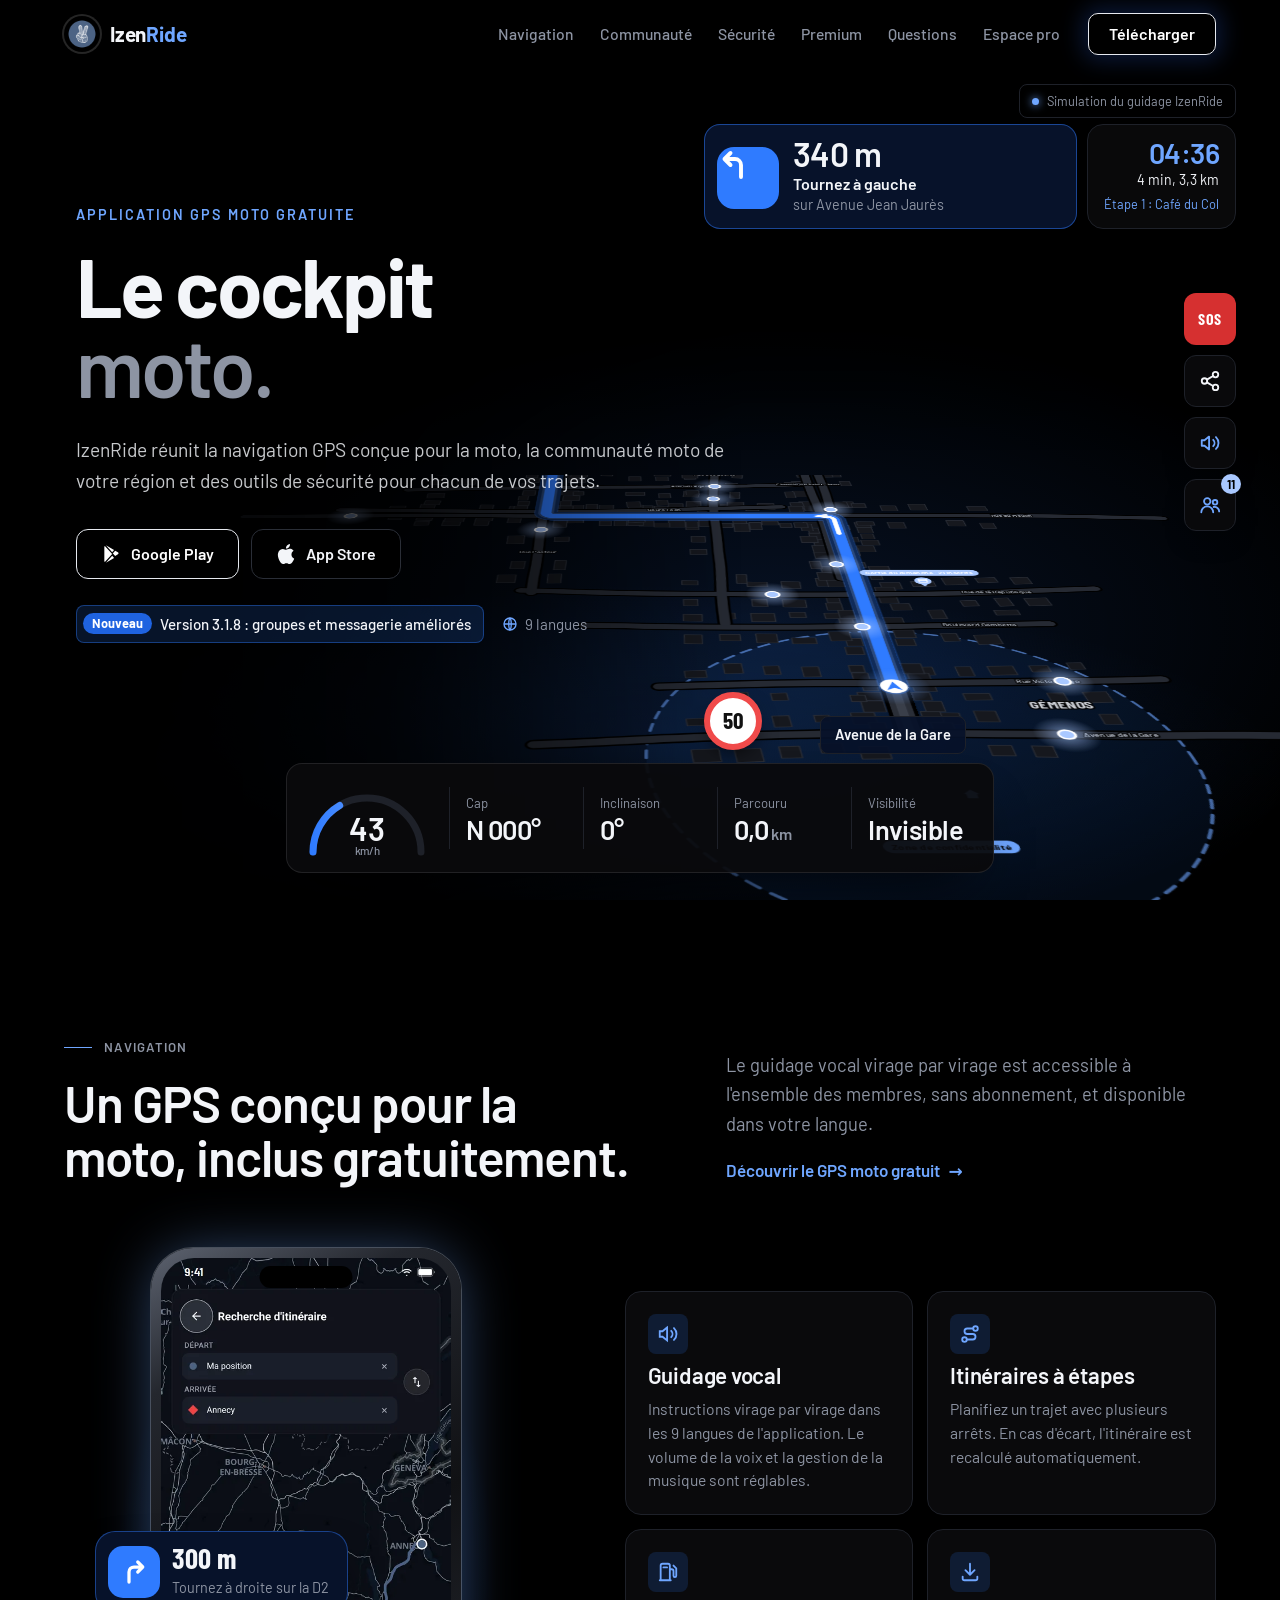
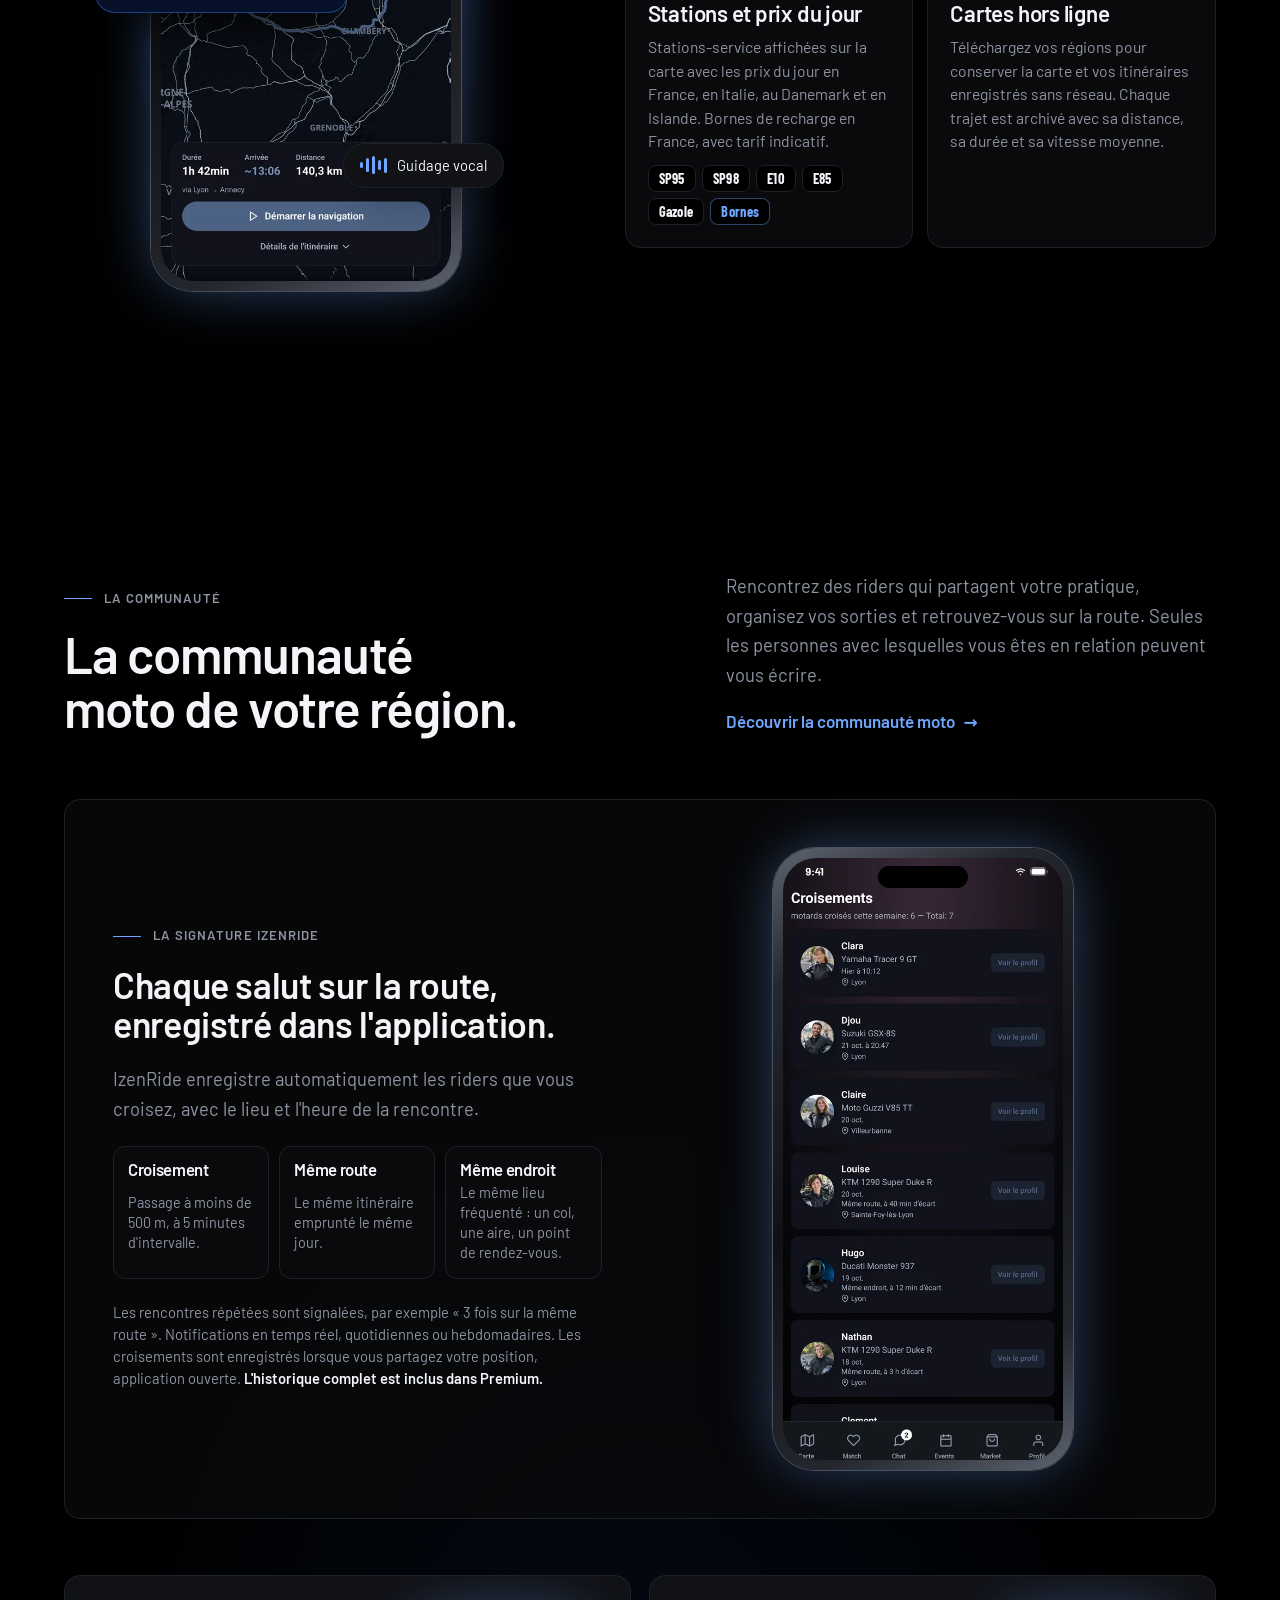
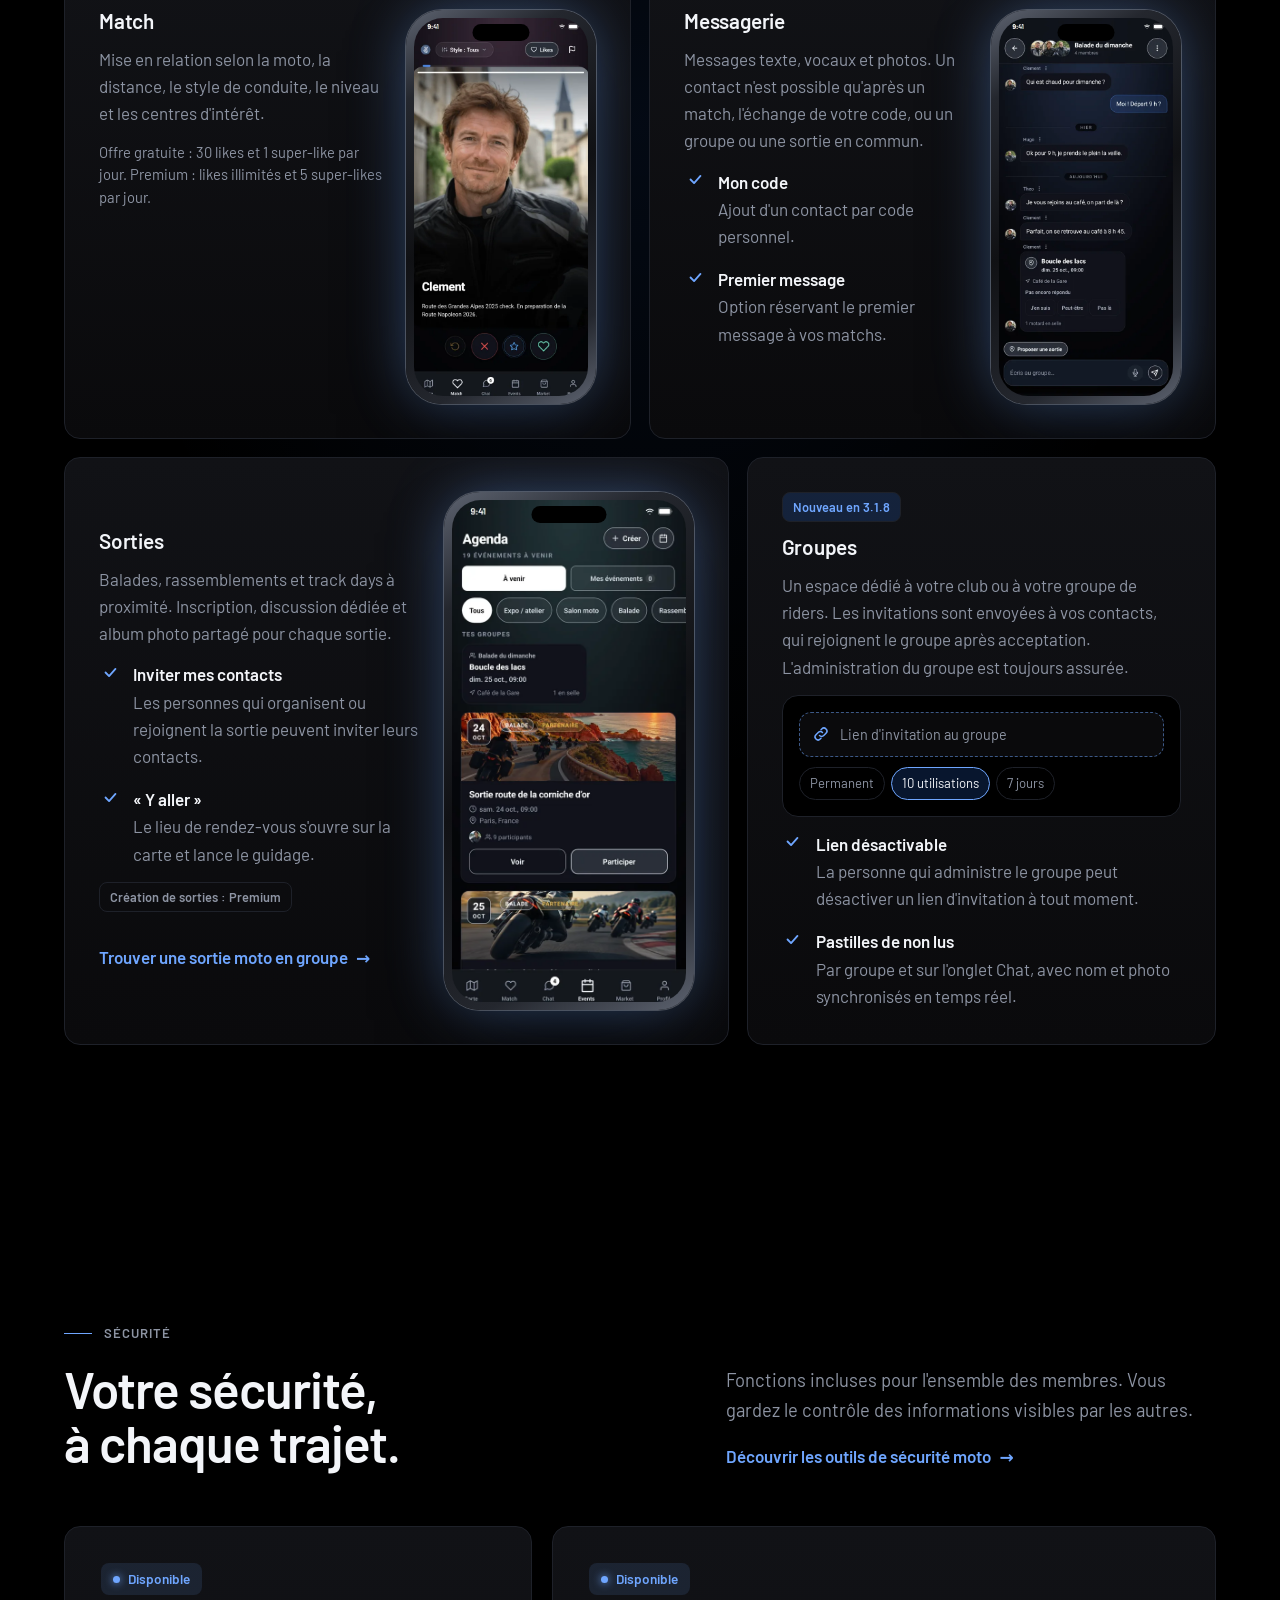
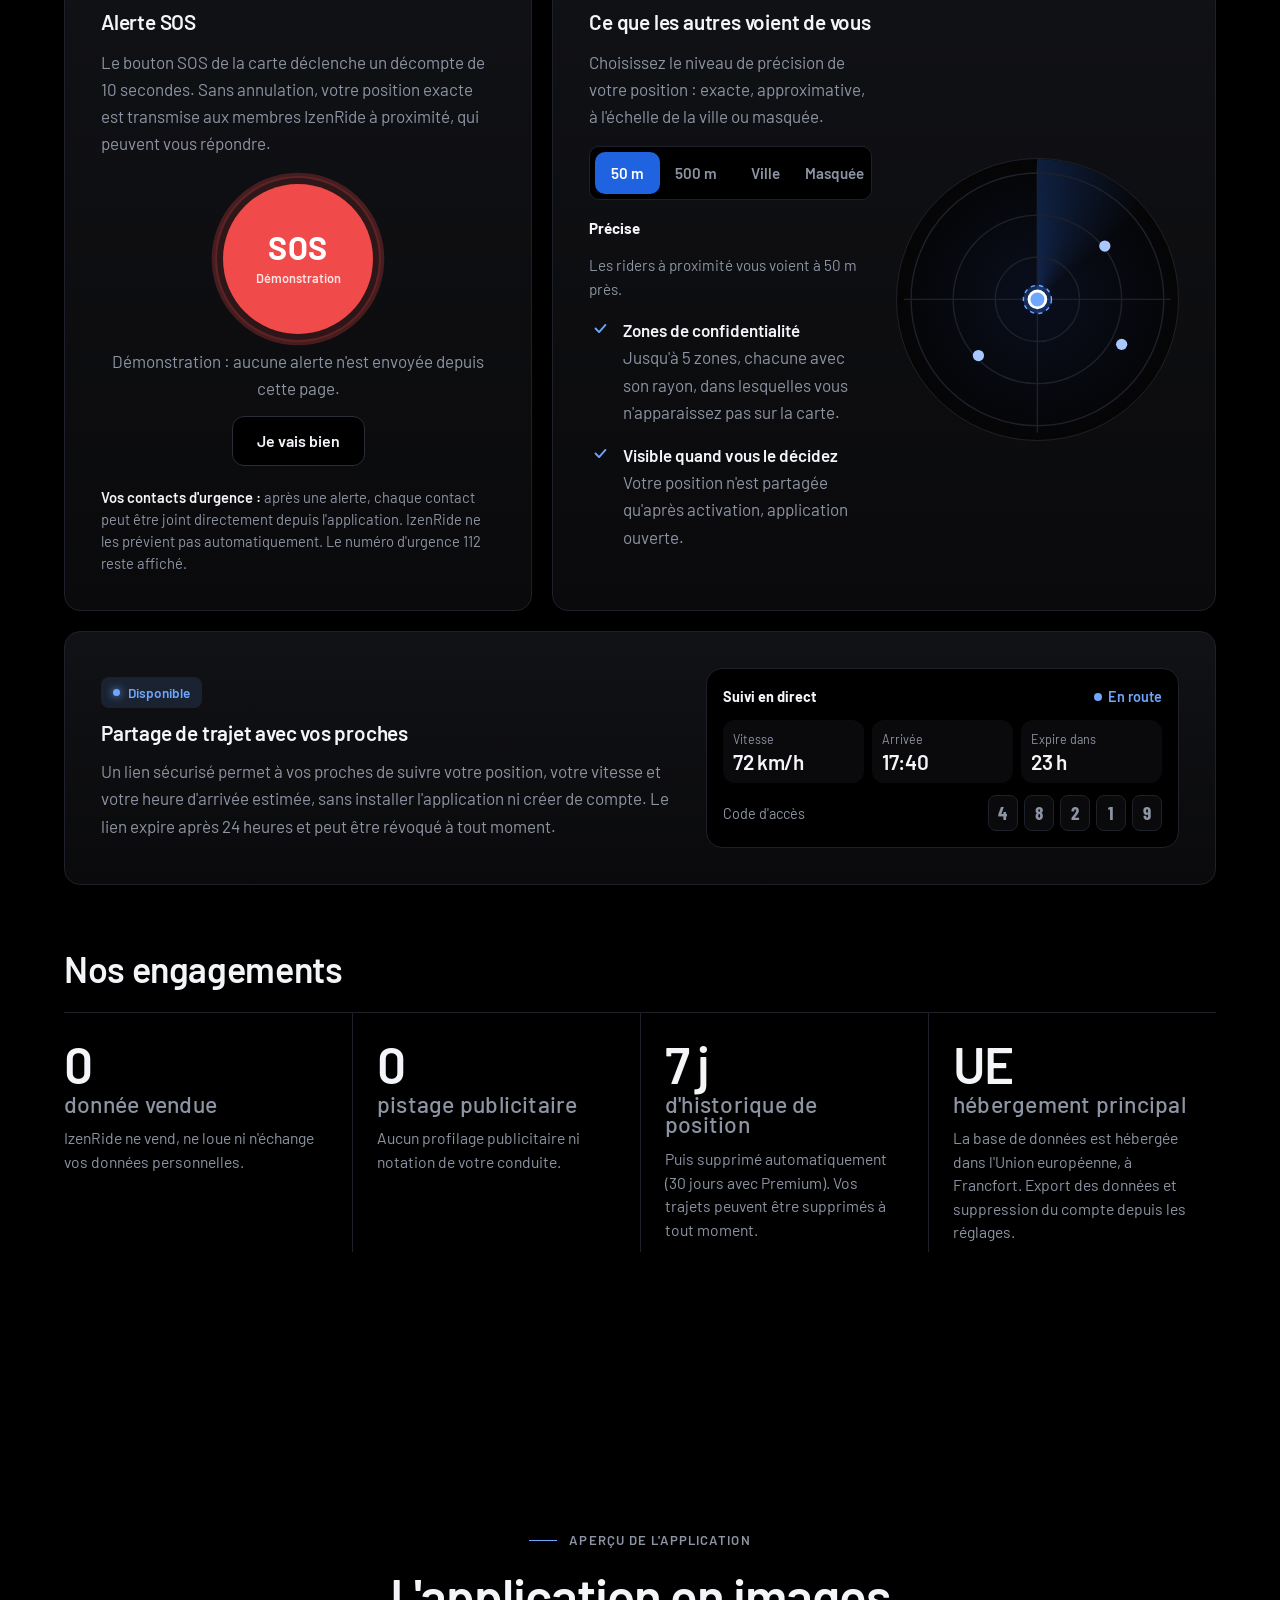
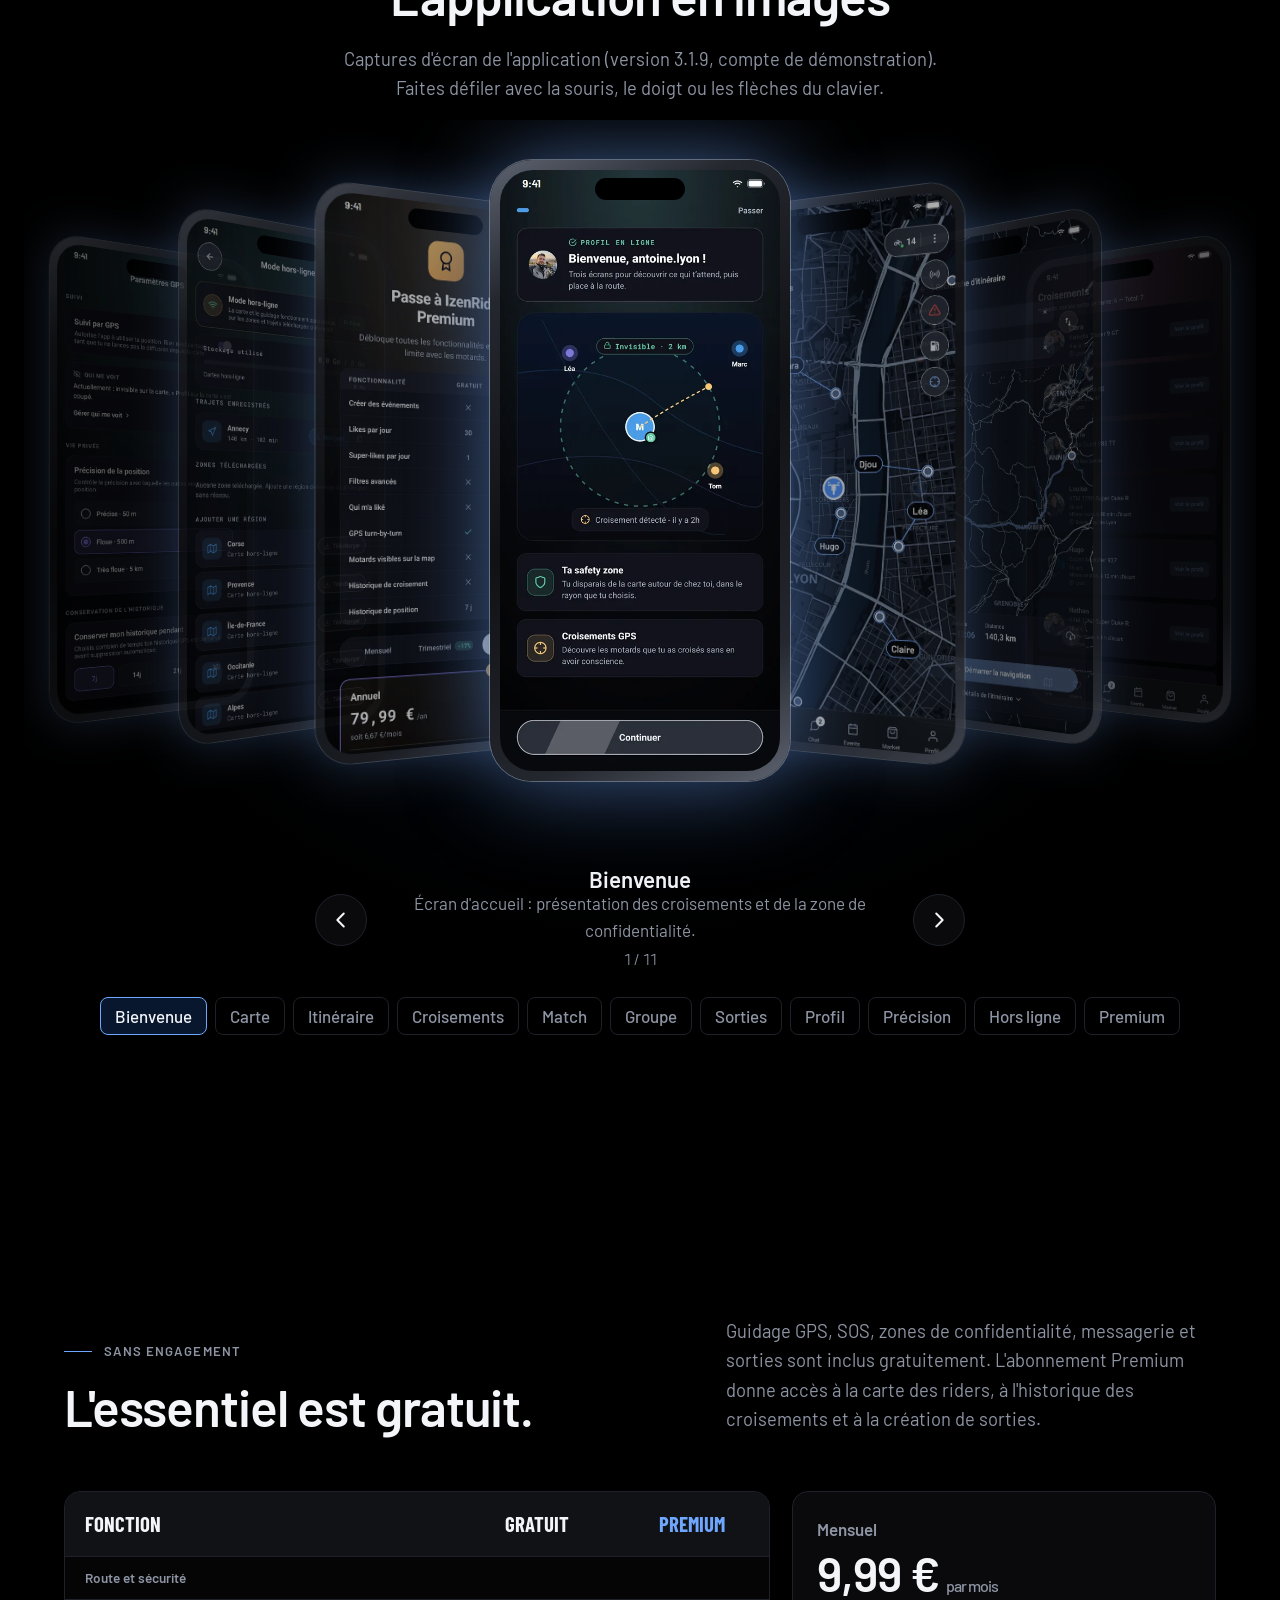
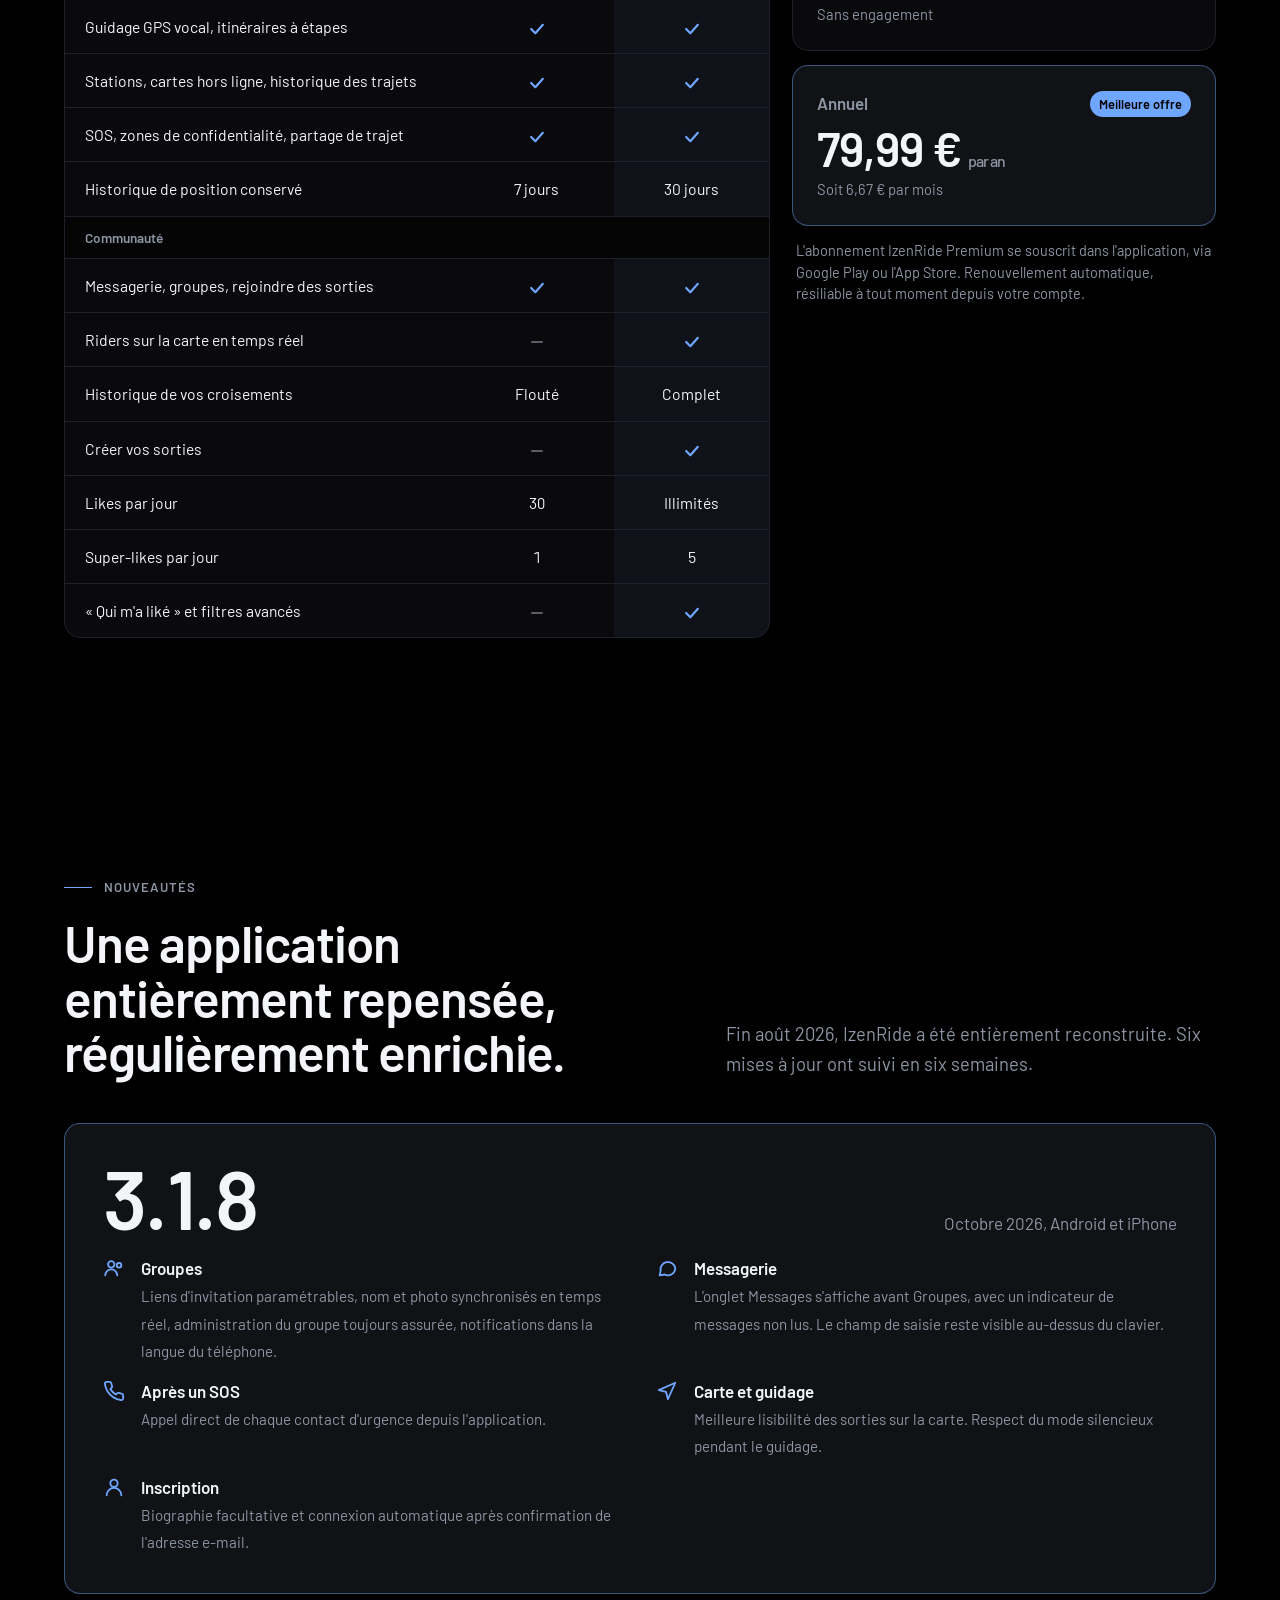
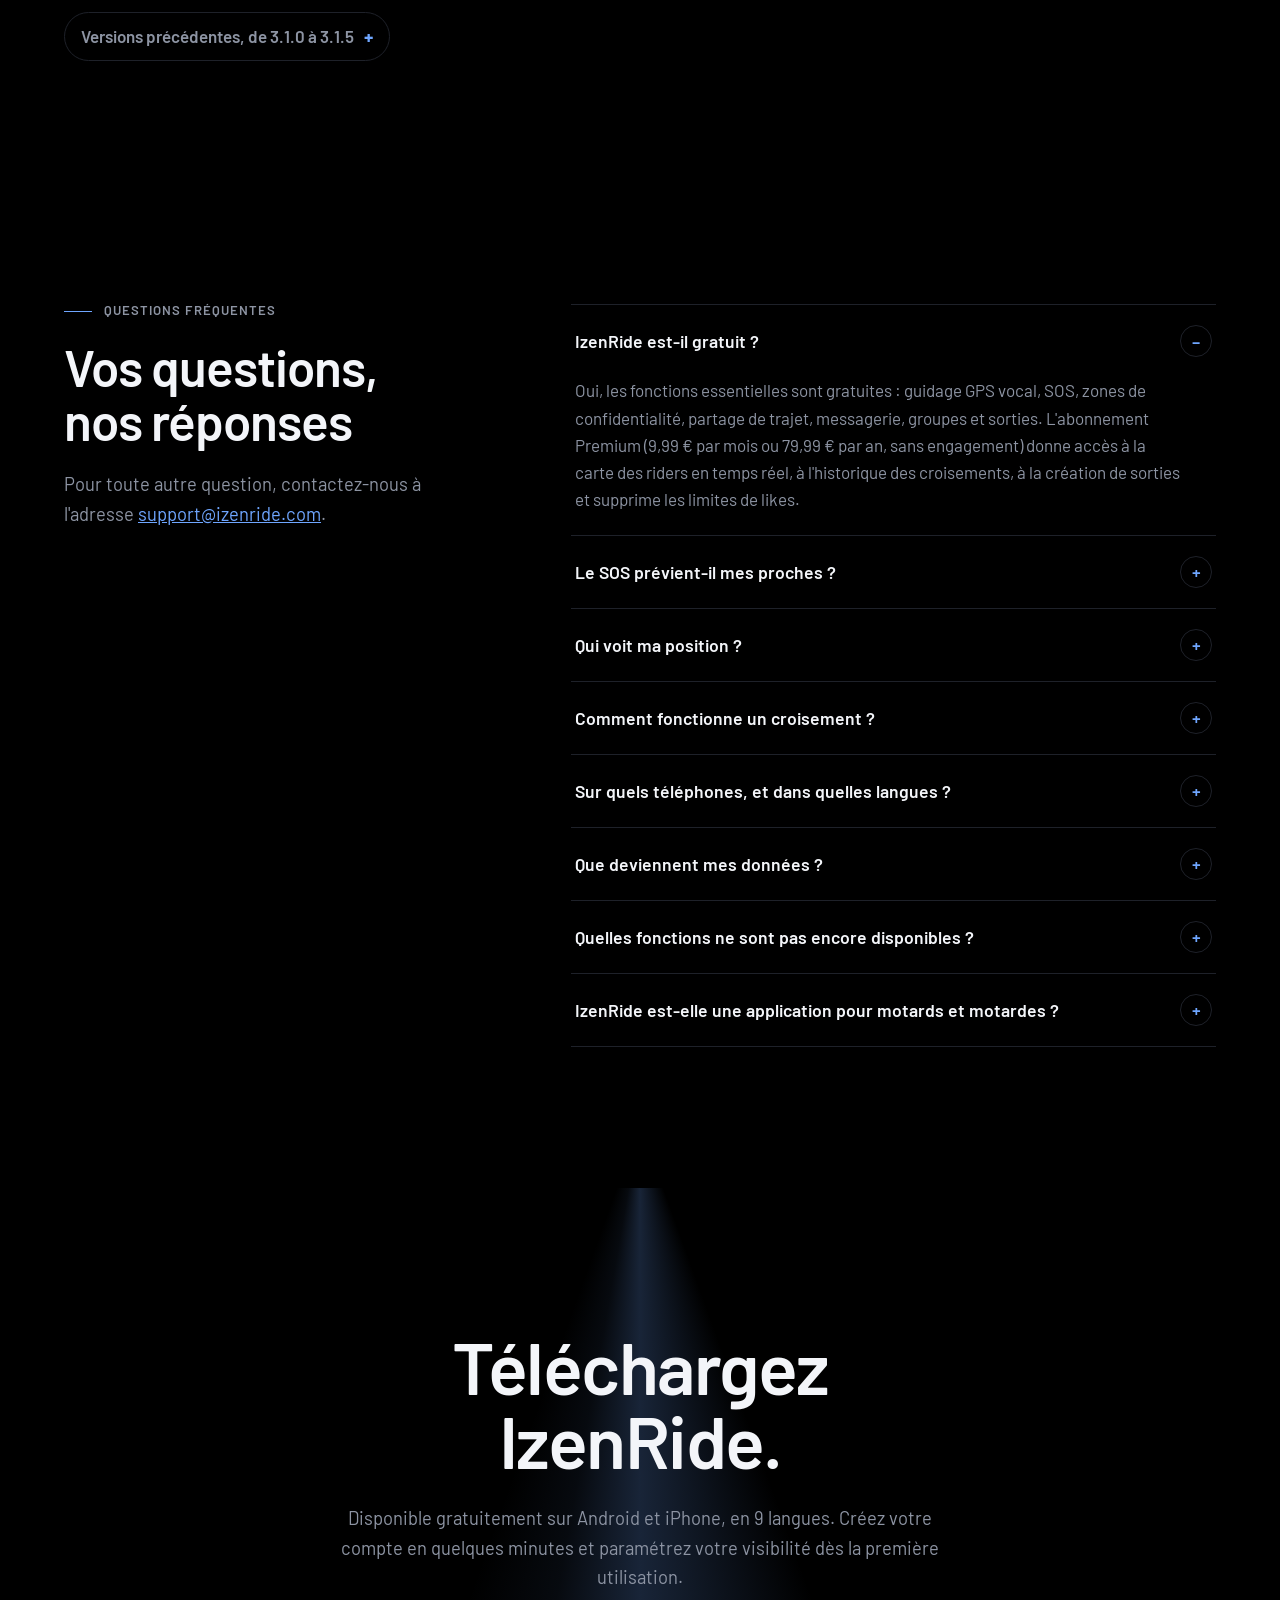
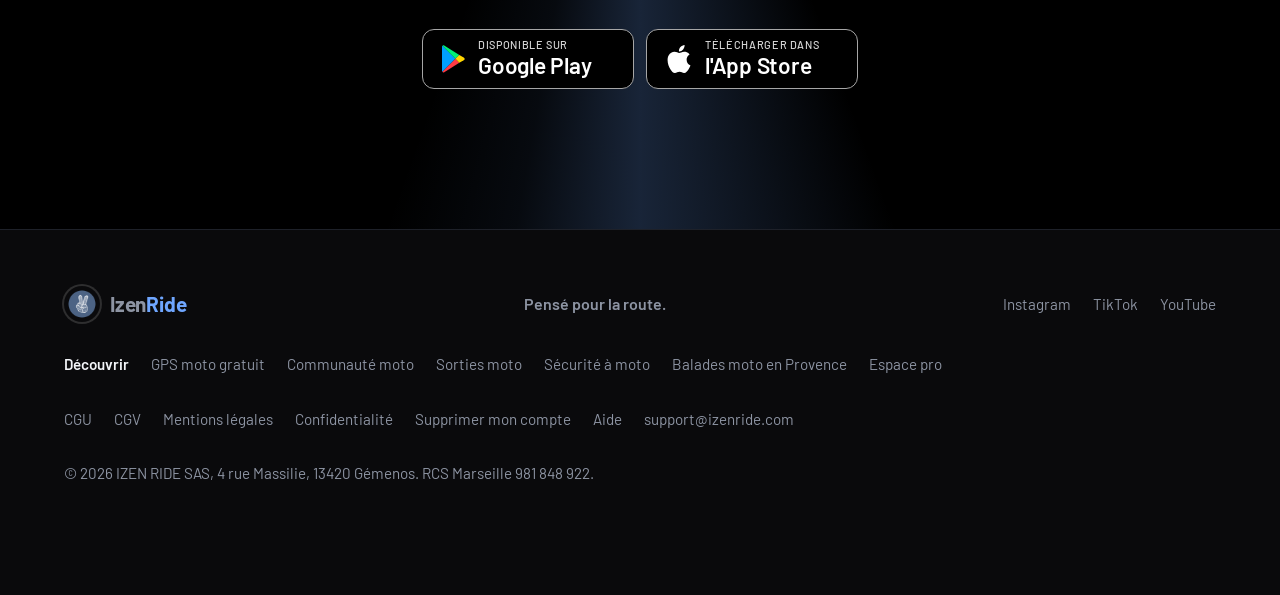
==== commit b88b6f7a: "Onglet « Espace pro » et page de présentation de l'espace pro - nouvelle page espace-pro.html, bâtie" ====
--- a/index.html
+++ b/index.html
@@ -27,10 +27,9 @@
 <link rel="icon" href="/favicon.ico" sizes="any">
 <link rel="icon" type="image/png" sizes="32x32" href="assets/img/favicon-32.png">
 <link rel="apple-touch-icon" href="assets/img/apple-touch-icon.png">
-<link rel="preload" href="assets/fonts/barlow-latin-800-normal.woff2" as="font" type="font/woff2" crossorigin>
+<link rel="preload" href="assets/fonts/barlow-latin-700-normal.woff2" as="font" type="font/woff2" crossorigin>
 <link rel="stylesheet" href="assets/css/fonts.css?v=20261020">
 <link rel="stylesheet" href="assets/css/site.css?v=20261102b">
-<link rel="stylesheet" href="assets/css/v2.css?v=20261029">
 <script type="application/ld+json">
 {
  "@context": "https://schema.org",
@@ -223,6 +222,7 @@
       <a href="#securite">Sécurité</a>
       <a href="#premium">Premium</a>
       <a href="#faq">Questions</a>
+      <a href="espace-pro.html">Espace pro</a>
     </nav>
     <a class="btn btn-primary" href="#telecharger">Télécharger</a>
   </div>
@@ -294,19 +294,13 @@
     </div>
   </section>
 
-  <div class="wrap proof">
-    <div class="proof-item"><svg viewBox="0 0 24 24" fill="none" stroke="currentColor" stroke-width="2" stroke-linejoin="round" aria-hidden="true"><path d="m3 11 18-8-8 18-2-8-8-2Z"/></svg><div><b>GPS moto gratuit</b><span>Guidage vocal, sans abonnement</span></div></div>
-    <div class="proof-item"><svg viewBox="0 0 24 24" fill="none" stroke="currentColor" stroke-width="2" stroke-linecap="round" aria-hidden="true"><circle cx="7" cy="7" r="3"/><circle cx="17" cy="17" r="3"/><path d="M9.5 9.5l5 5"/></svg><div><b>Croisements</b><span>Retrouvez les riders croisés sur la route</span></div></div>
-    <div class="proof-item"><svg viewBox="0 0 24 24" fill="none" stroke="currentColor" stroke-width="2" stroke-linejoin="round" aria-hidden="true"><path d="M12 3 4 6v6c0 4.5 3.4 8.3 8 9 4.6-.7 8-4.5 8-9V6l-8-3Z"/><path d="M12 8v5M12 16h.01" stroke-linecap="round"/></svg><div><b>SOS et partage de trajet</b><span>Alerte aux membres proches, suivi pour vos proches</span></div></div>
-  </div>
-
   <!-- ===== Navigation ===== -->
   <section class="band" id="navigation" aria-labelledby="nav-title" data-step="Navigation">
     <div class="wrap">
       <div class="sec-lead">
         <div class="head">
           <span class="kicker"><svg viewBox="0 0 24 24" fill="none" stroke="currentColor" stroke-width="2" stroke-linejoin="round" aria-hidden="true"><path d="m3 11 18-8-8 18-2-8-8-2Z"/></svg>Navigation</span>
-          <h2 id="nav-title">Un GPS conçu pour la moto, <span class="hl">inclus gratuitement.</span></h2>
+          <h2 id="nav-title">Un GPS conçu pour la moto, inclus gratuitement.</h2>
         </div>
         <div>
           <p class="lede">Le guidage vocal virage par virage est accessible à l'ensemble des membres, sans abonnement, et disponible dans votre langue.</p>
@@ -357,7 +351,7 @@
       <div class="sec-lead">
         <div class="head">
           <span class="kicker"><svg viewBox="0 0 24 24" fill="none" stroke="currentColor" stroke-width="2" stroke-linecap="round" aria-hidden="true"><circle cx="9" cy="8" r="3.5"/><path d="M2.5 20a6.5 6.5 0 0 1 13 0"/><circle cx="17.5" cy="9" r="2.5"/><path d="M16 14.2a5 5 0 0 1 6 4.8"/></svg>La communauté</span>
-          <h2 id="com-title">La communauté moto <span class="hl">de votre région.</span></h2>
+          <h2 id="com-title">La communauté moto de votre région.</h2>
         </div>
         <div>
           <p class="lede">Rencontrez des riders qui partagent votre pratique, organisez vos sorties et retrouvez-vous sur la route. Seules les personnes avec lesquelles vous êtes en relation peuvent vous écrire.</p>
@@ -447,7 +441,7 @@
       <div class="sec-lead">
         <div class="head">
           <span class="kicker"><svg viewBox="0 0 24 24" fill="none" stroke="currentColor" stroke-width="2" stroke-linejoin="round" aria-hidden="true"><path d="M12 3 4 6v6c0 4.5 3.4 8.3 8 9 4.6-.7 8-4.5 8-9V6l-8-3Z"/></svg>Sécurité</span>
-          <h2 id="securite-title">Votre sécurité, <span class="hl">à chaque trajet.</span></h2>
+          <h2 id="securite-title">Votre sécurité, à chaque trajet.</h2>
         </div>
         <div>
           <p class="lede">Fonctions incluses pour l'ensemble des membres. Vous gardez le contrôle des informations visibles par les autres.</p>
@@ -538,7 +532,7 @@
     <div class="wrap">
       <div class="head" style="margin-inline:auto;text-align:center;justify-items:center">
         <span class="kicker"><svg viewBox="0 0 24 24" fill="none" stroke="currentColor" stroke-width="2" aria-hidden="true"><rect x="6" y="2.5" width="12" height="19" rx="3"/><path d="M10.5 18.5h3" stroke-linecap="round"/></svg>Aperçu de l'application</span>
-        <h2 id="ecrans-title">L'application <span class="hl">en images.</span></h2>
+        <h2 id="ecrans-title">L'application en images</h2>
         <p class="lede">Captures d'écran de l'application (version 3.1.9, compte de démonstration). Faites défiler avec la souris, le doigt ou les flèches du clavier.</p>
       </div>
       <div class="carousel" id="carousel" role="region" aria-roledescription="carrousel" aria-label="Écrans de l'application" tabindex="0"></div>
@@ -557,7 +551,7 @@
       <div class="sec-lead">
         <div class="head">
           <span class="kicker"><svg viewBox="0 0 24 24" fill="none" stroke="currentColor" stroke-width="2" stroke-linejoin="round" aria-hidden="true"><path d="M3 8l4 4 5-7 5 7 4-4-2 11H5L3 8Z"/></svg>Sans engagement</span>
-          <h2 id="premium-title">L'essentiel <span class="hl">est gratuit.</span></h2>
+          <h2 id="premium-title">L'essentiel est gratuit.</h2>
         </div>
         <p class="lede">Guidage GPS, SOS, zones de confidentialité, messagerie et sorties sont inclus gratuitement. L'abonnement Premium donne accès à la carte des riders, à l'historique des croisements et à la création de sorties.</p>
       </div>
@@ -598,7 +592,7 @@
       <div class="sec-lead">
         <div class="head">
           <span class="kicker"><svg viewBox="0 0 24 24" fill="none" stroke="currentColor" stroke-width="2" stroke-linecap="round" stroke-linejoin="round" aria-hidden="true"><path d="M12 3v3M12 18v3M3 12h3M18 12h3M5.6 5.6l2.1 2.1M16.3 16.3l2.1 2.1M5.6 18.4l2.1-2.1M16.3 7.7l2.1-2.1"/></svg>Nouveautés</span>
-          <h2 id="new-title">Une application entièrement repensée, <span class="hl">régulièrement enrichie.</span></h2>
+          <h2 id="new-title">Une application entièrement repensée, régulièrement enrichie.</h2>
         </div>
         <p class="lede">Fin août 2026, IzenRide a été entièrement reconstruite. Six mises à jour ont suivi en six semaines.</p>
       </div>
@@ -634,7 +628,7 @@
     <div class="wrap faq-layout">
       <div class="head">
         <span class="kicker"><svg viewBox="0 0 24 24" fill="none" stroke="currentColor" stroke-width="2" stroke-linecap="round" aria-hidden="true"><circle cx="12" cy="12" r="9"/><path d="M9.5 9a2.5 2.5 0 1 1 3.5 2.3c-.6.3-1 .9-1 1.6v.6M12 17v.01"/></svg>Questions fréquentes</span>
-        <h2 id="faq-title">Vos questions, <span class="hl">nos réponses.</span></h2>
+        <h2 id="faq-title">Vos questions, nos réponses</h2>
         <p class="lede">Pour toute autre question, contactez-nous à l'adresse <a href="mailto:support@izenride.com">support@izenride.com</a>.</p>
       </div>
       <div class="faq">
@@ -653,7 +647,7 @@
   <!-- ===== Téléchargement ===== -->
   <section class="band get" id="telecharger" aria-labelledby="get-title" data-step="Arrivée">
     <div class="wrap">
-      <h2 id="get-title">Téléchargez<br><span class="hl">IzenRide.</span></h2>
+      <h2 id="get-title">Téléchargez<br>IzenRide.</h2>
       <p class="lede">Disponible gratuitement sur Android et iPhone, en 9 langues. Créez votre compte en quelques minutes et paramétrez votre visibilité dès la première utilisation.</p>
       <div class="ctas">
         <a class="store" href="https://play.google.com/store/apps/details?id=com.izenride.app" rel="noopener">
@@ -694,6 +688,7 @@
       <a href="sorties-moto.html">Sorties moto</a>
       <a href="securite-moto.html">Sécurité à moto</a>
       <a href="balades-moto-provence.html">Balades moto en Provence</a>
+      <a href="espace-pro.html">Espace pro</a>
     </nav>
     <nav class="foot-links" aria-label="Informations légales">
       <a href="cgu.html">CGU</a>
@@ -709,6 +704,5 @@
 </footer>
 
 <script src="assets/js/site.js?v=20261102b"></script>
-<script src="assets/js/fx.js?v=20261029" defer></script>
 </body>
 </html>
